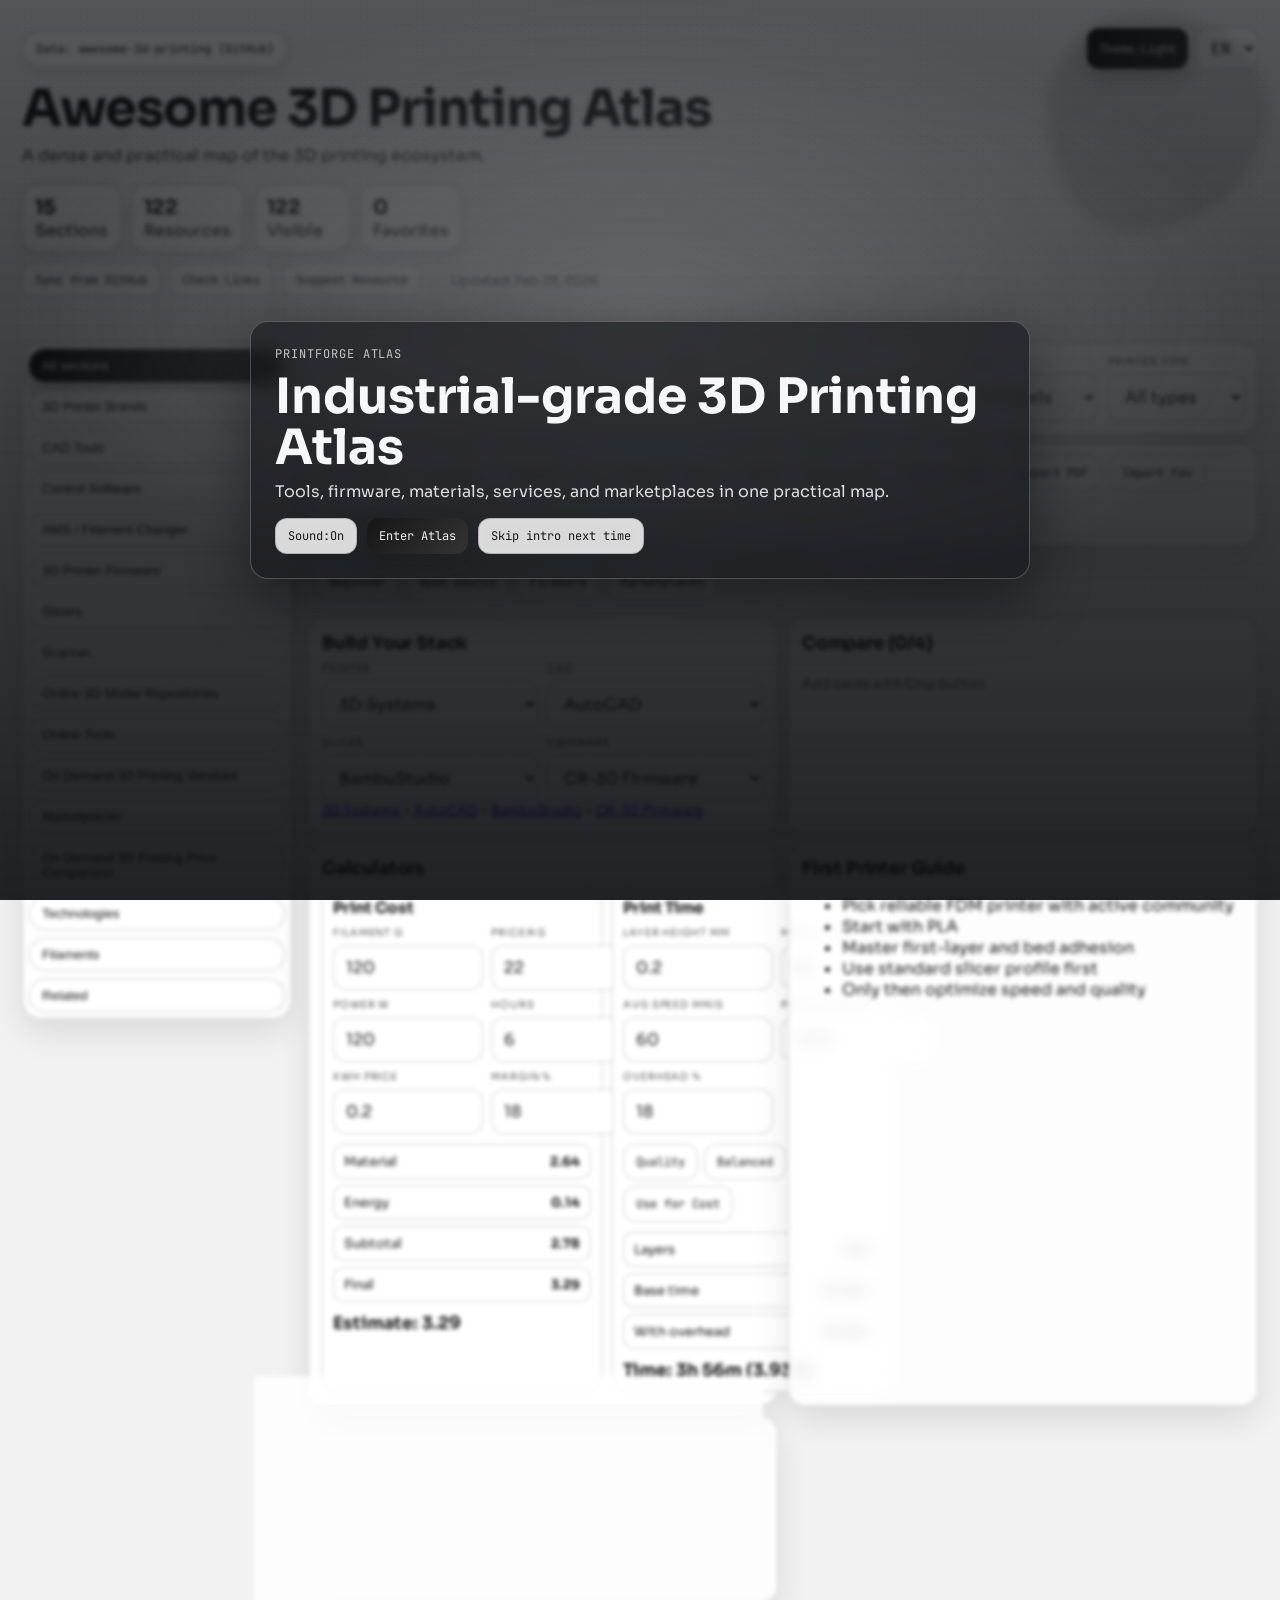
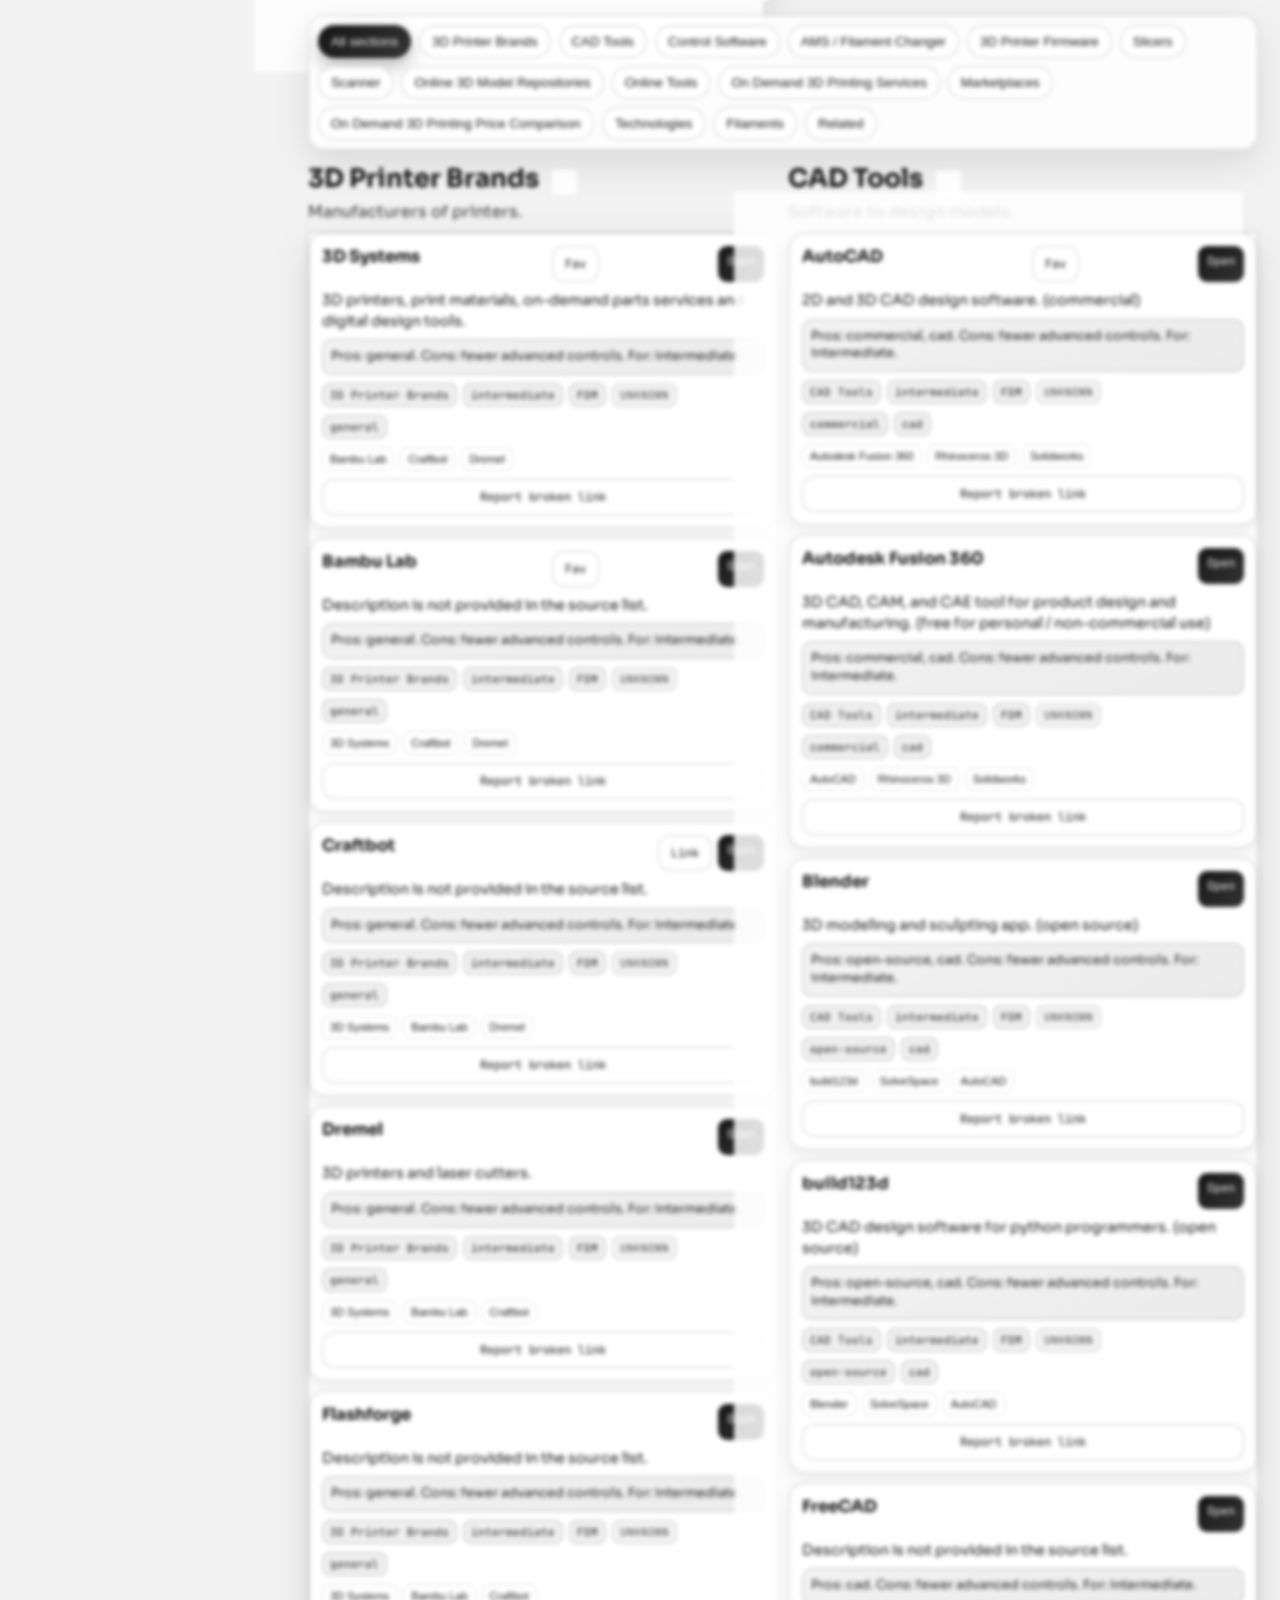
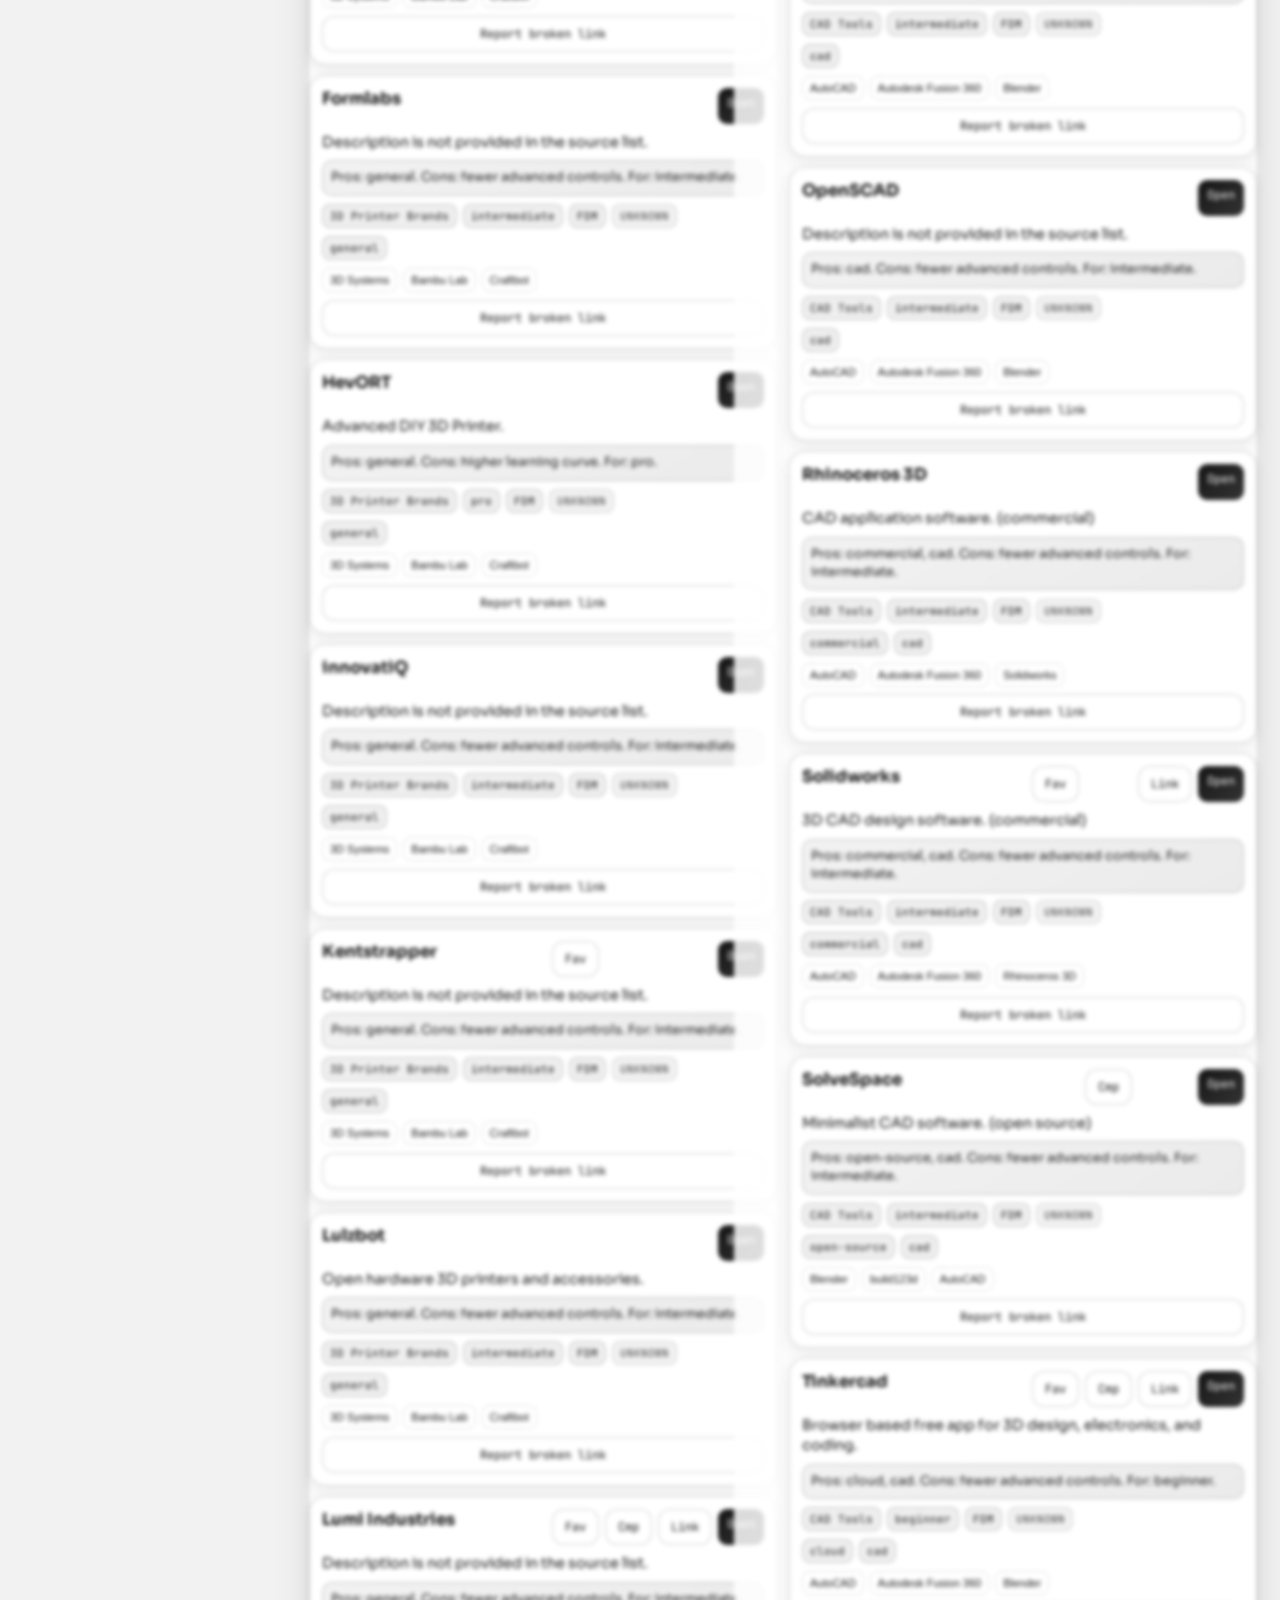
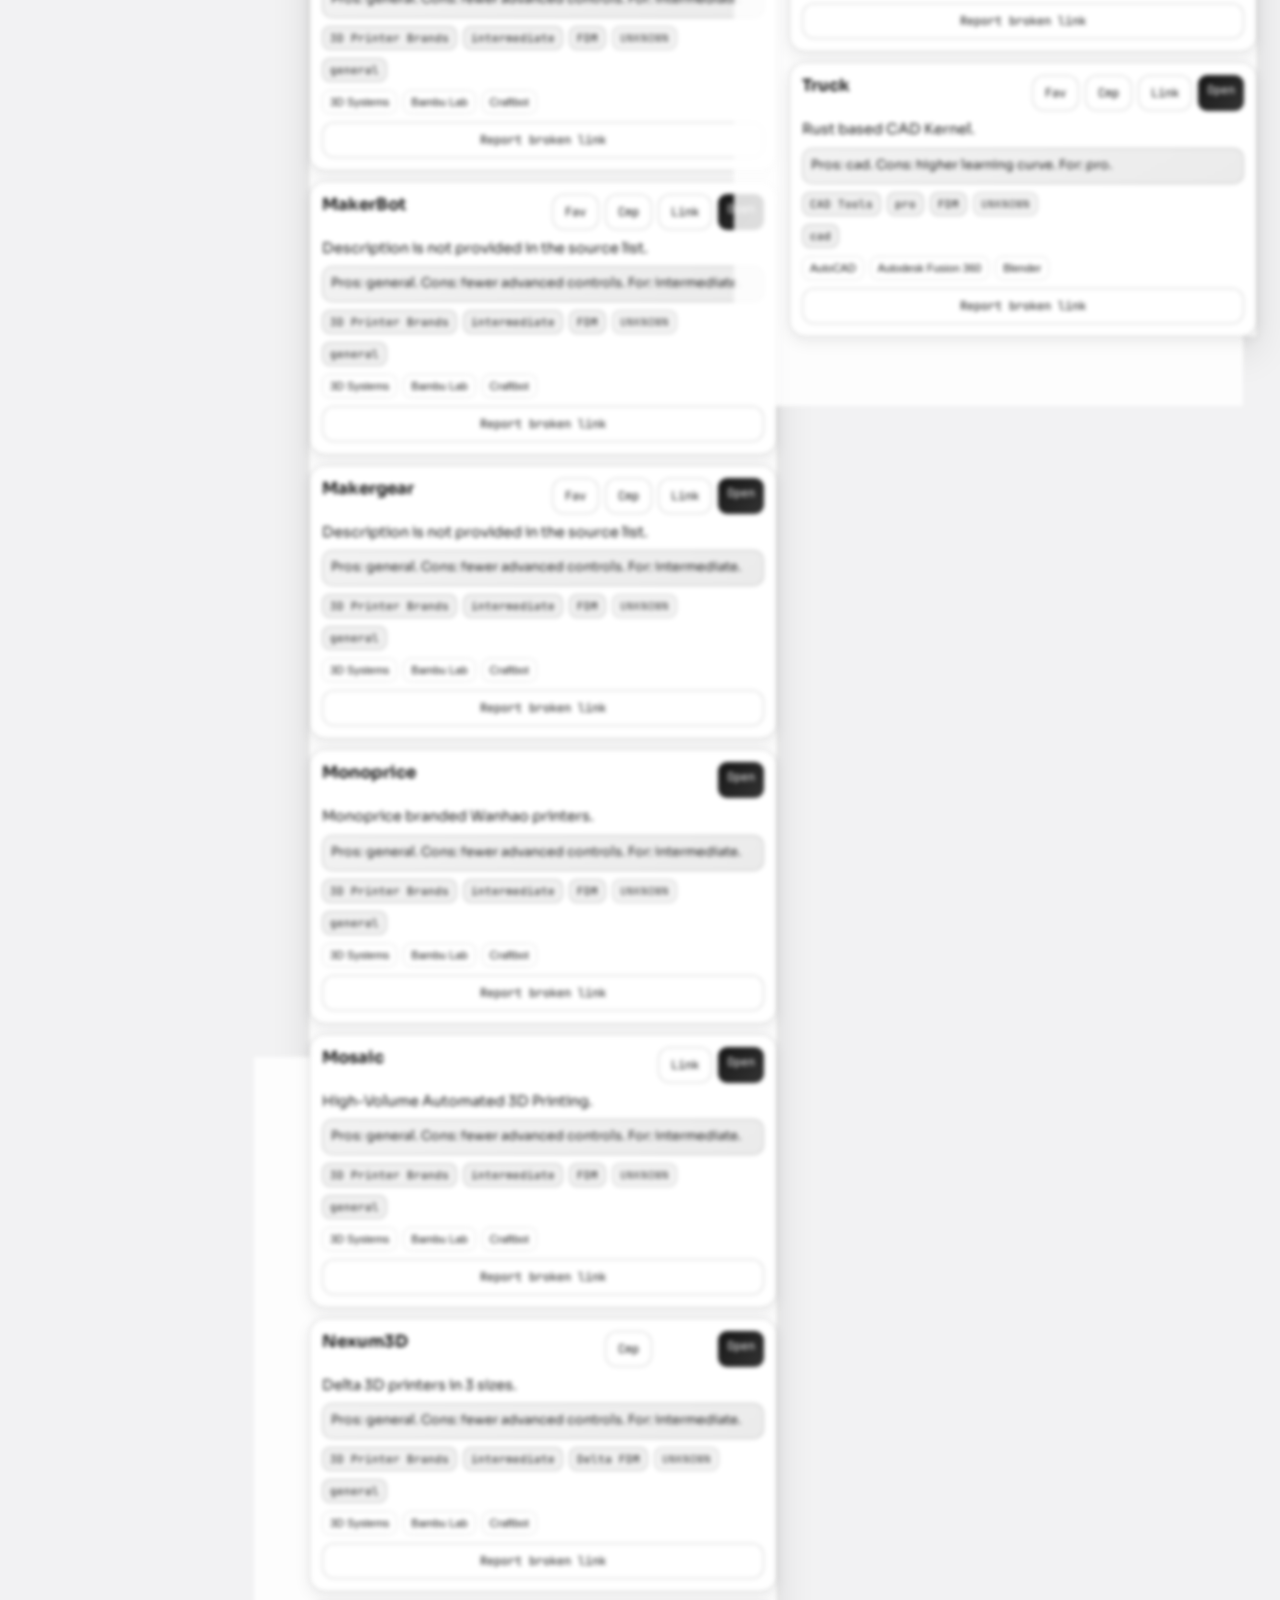
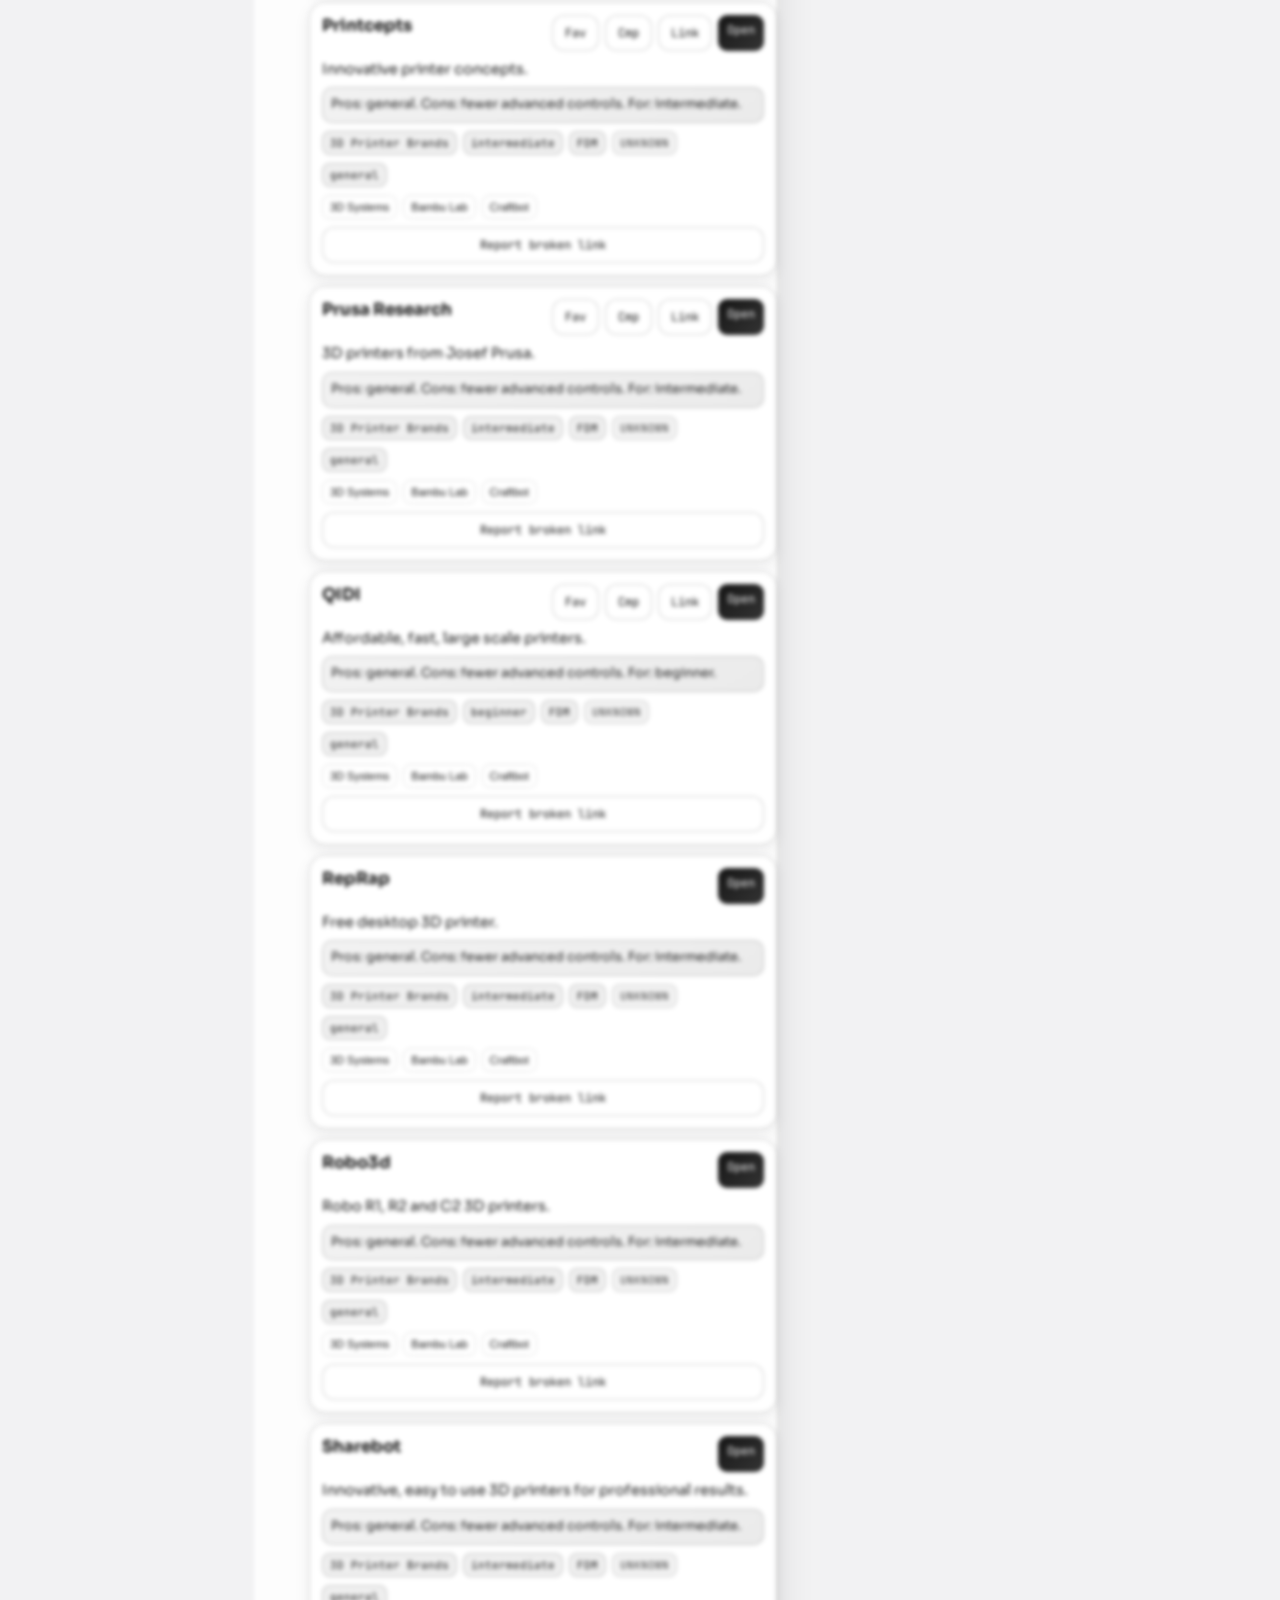
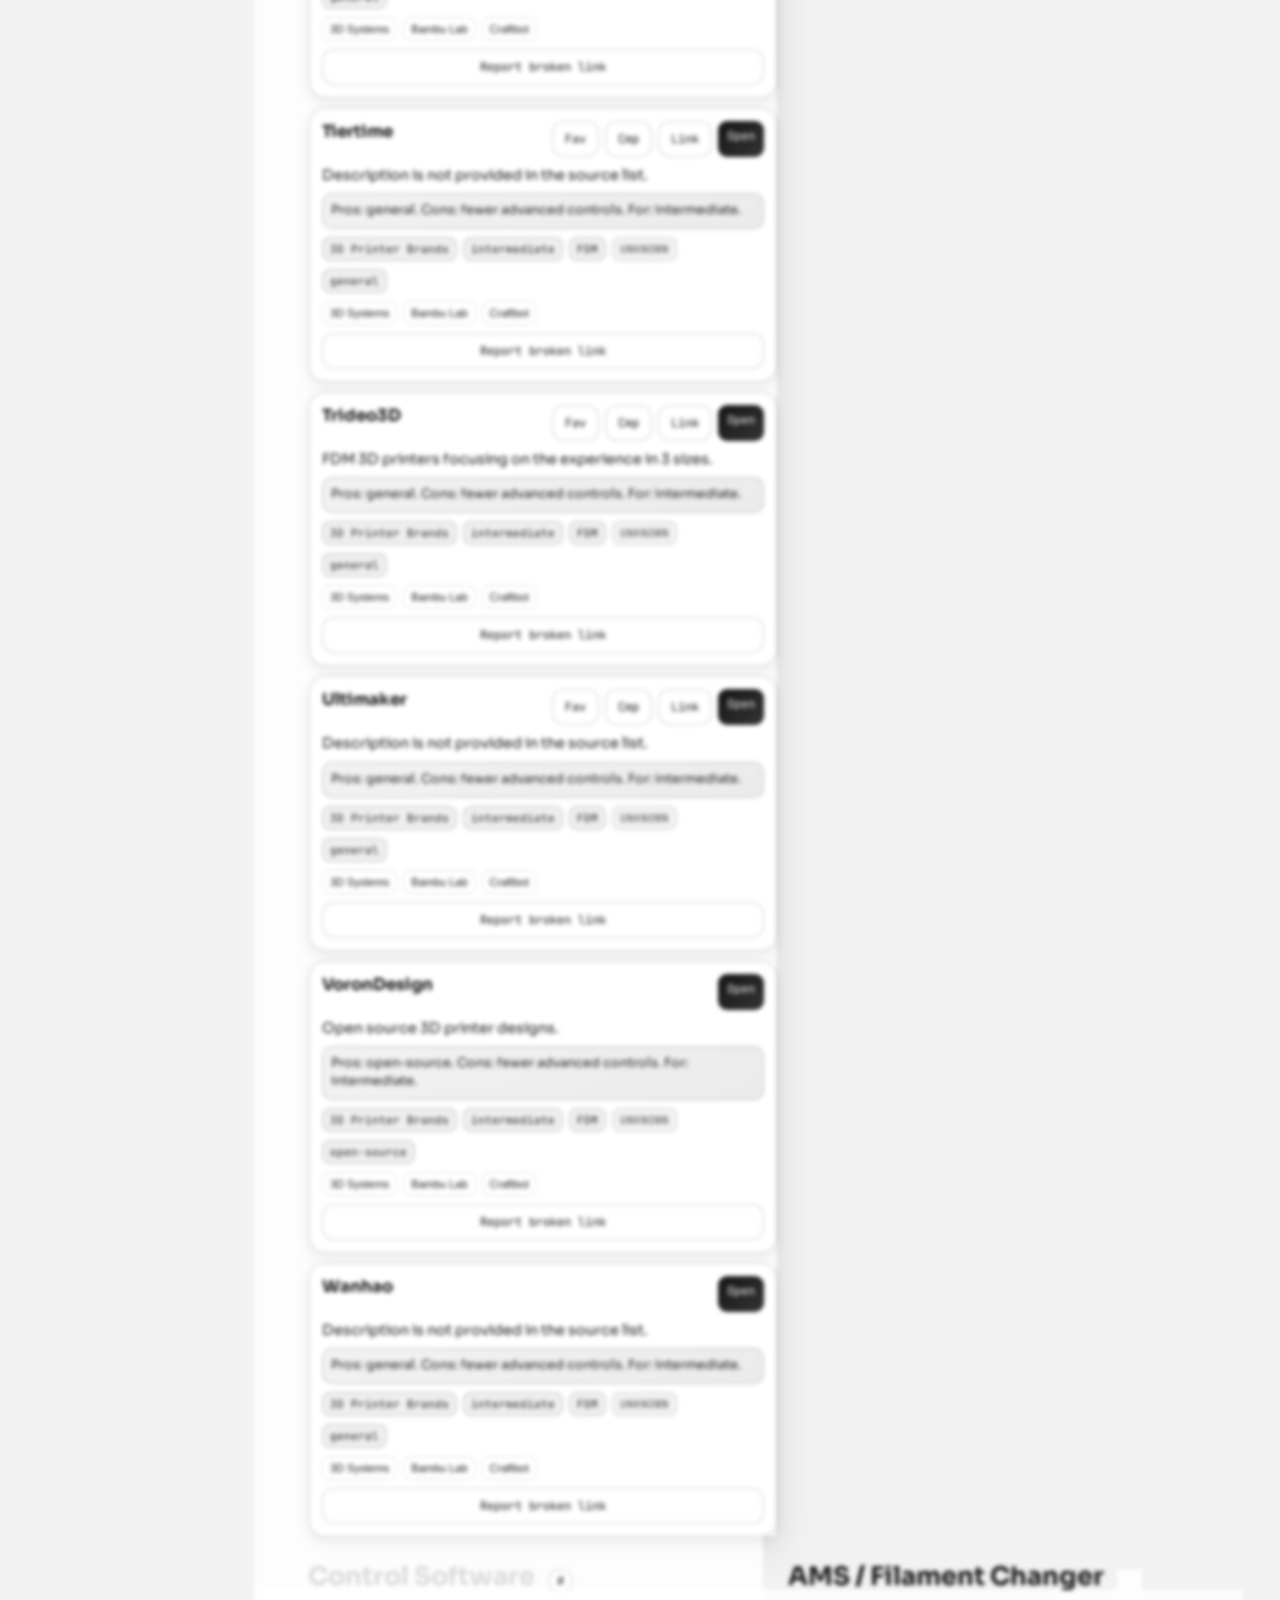
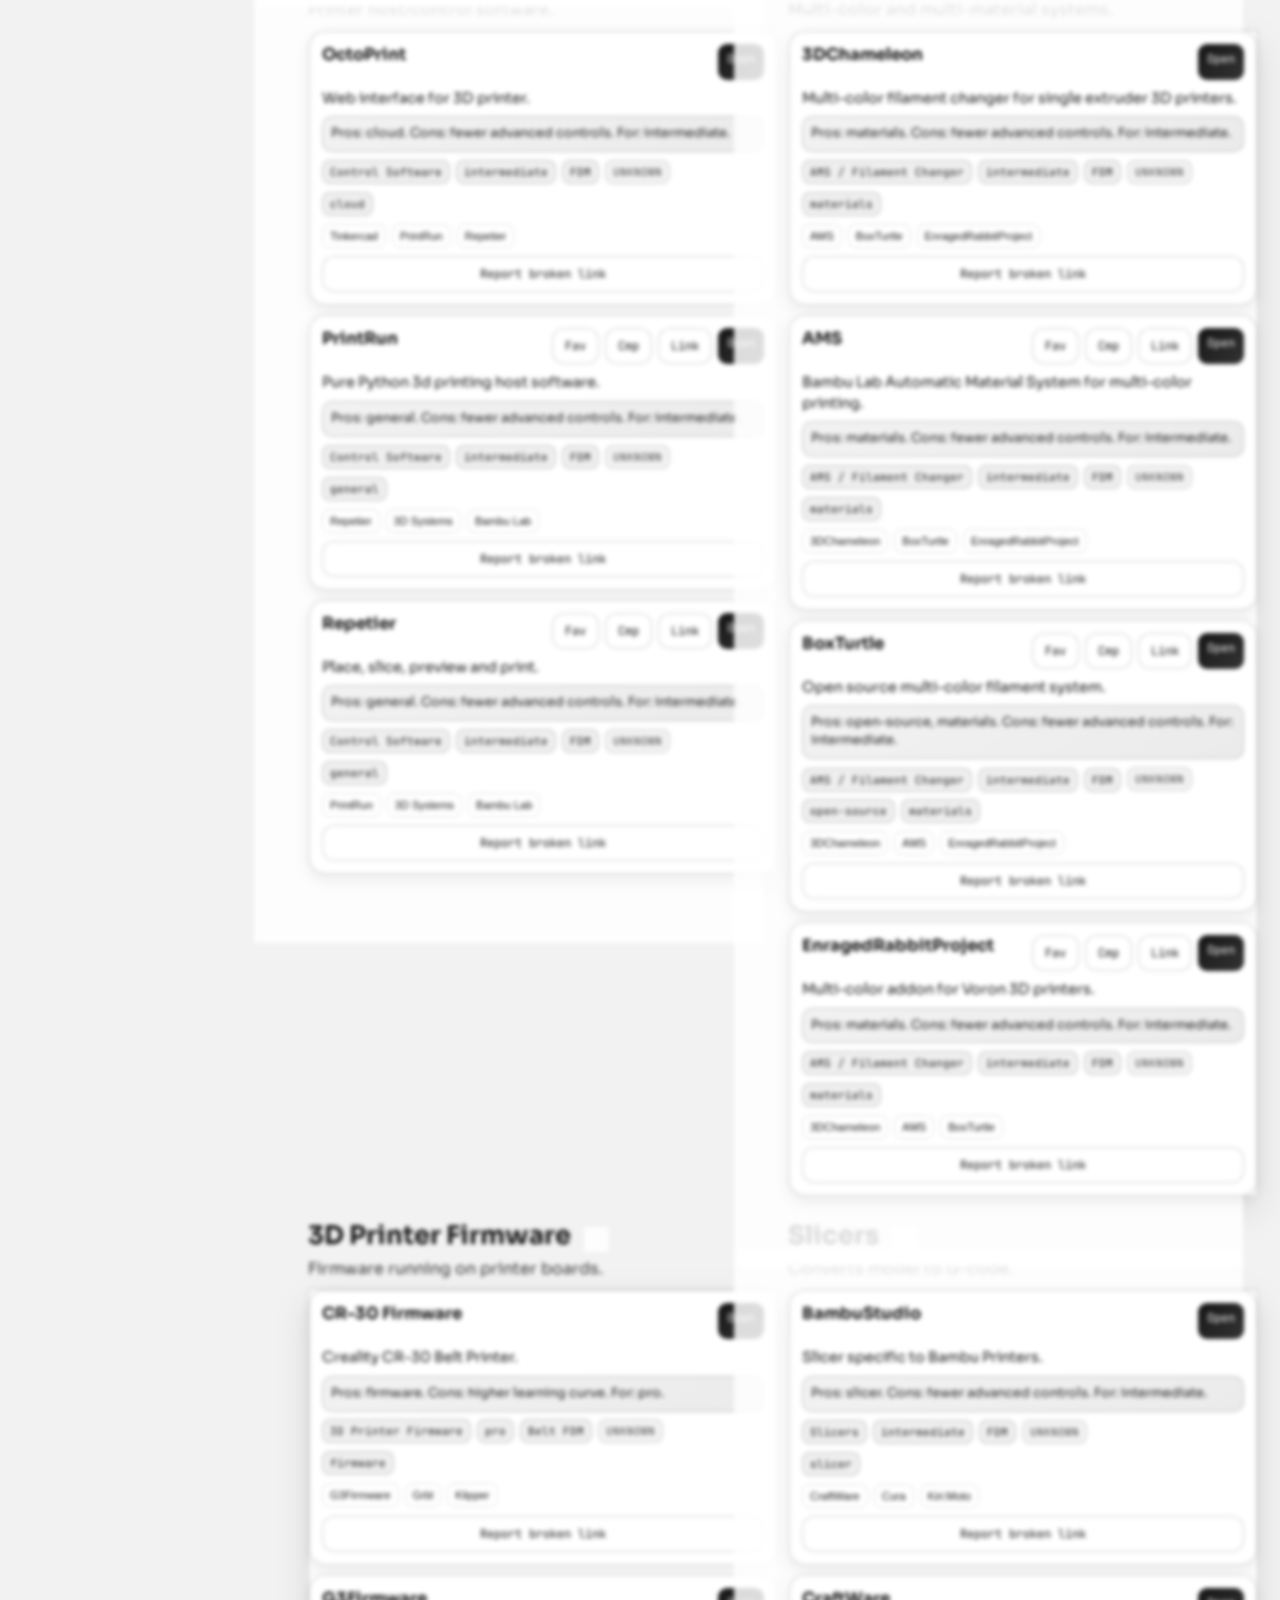
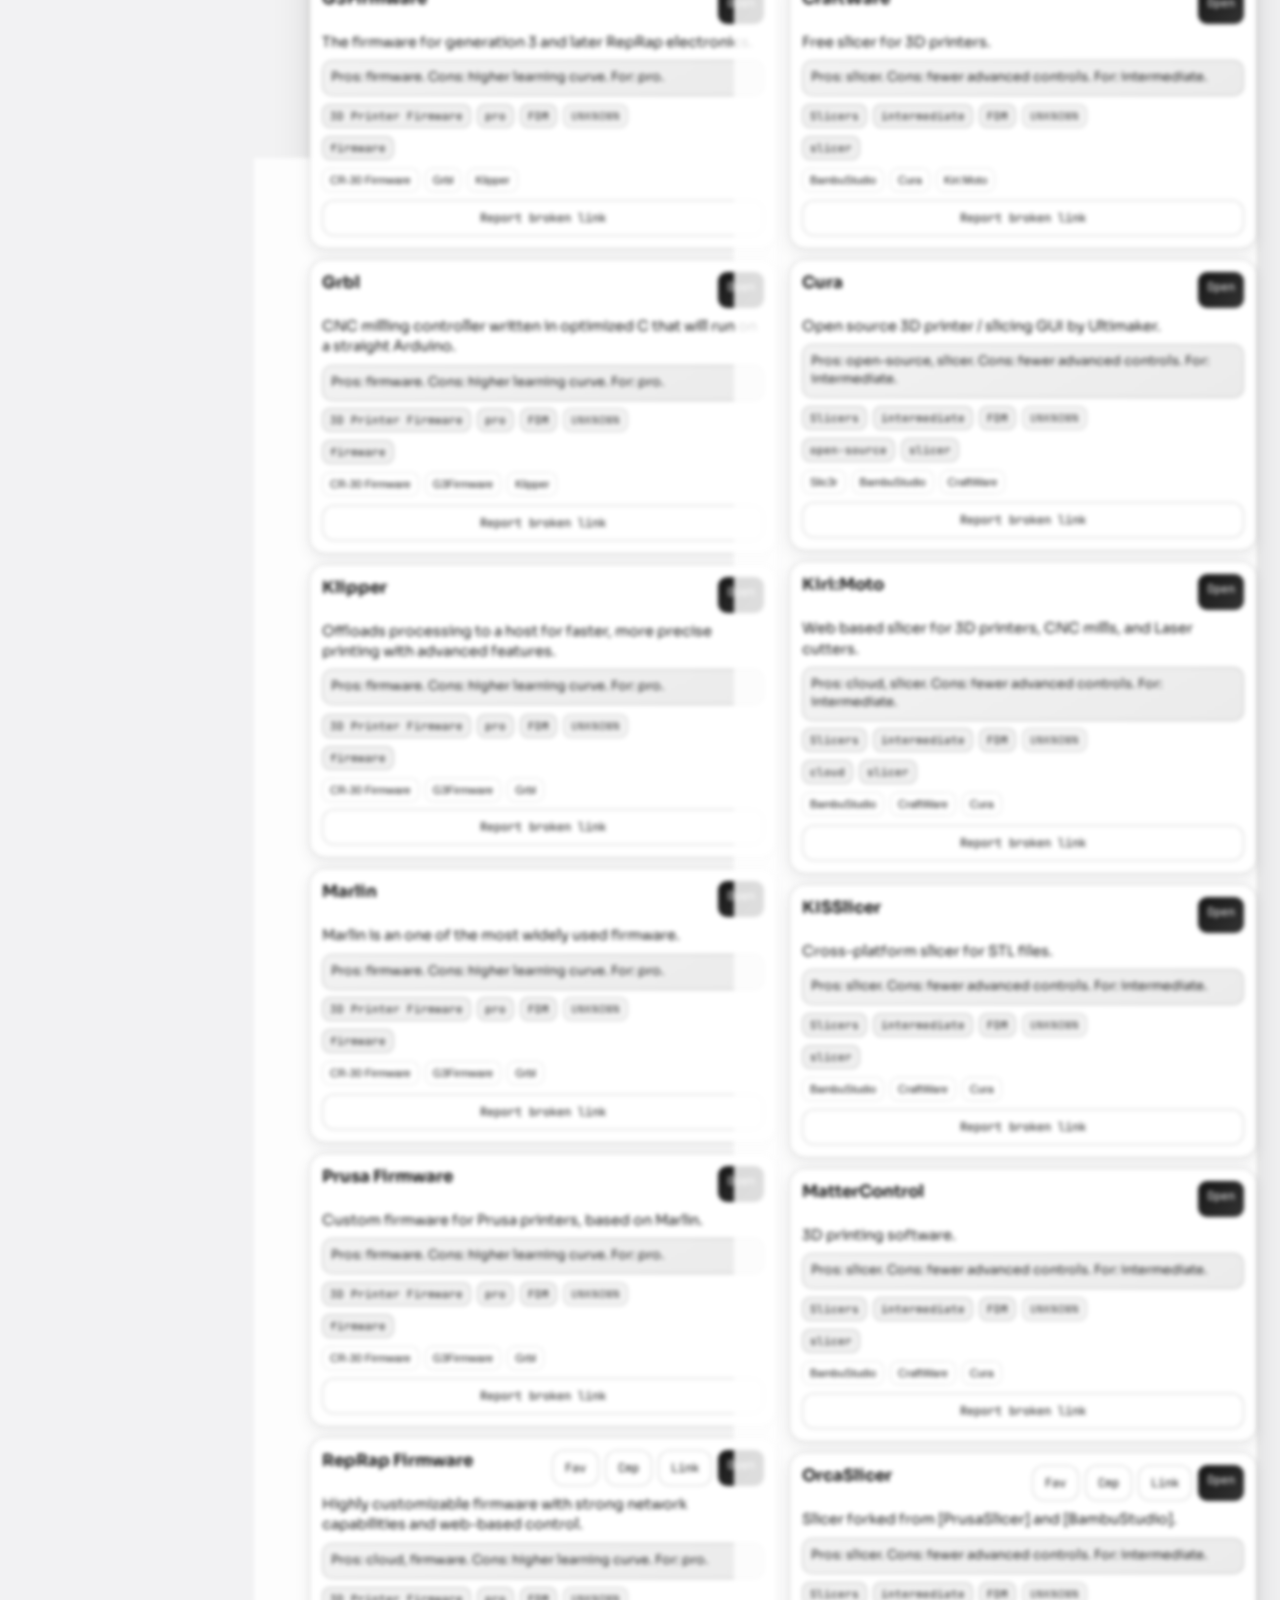
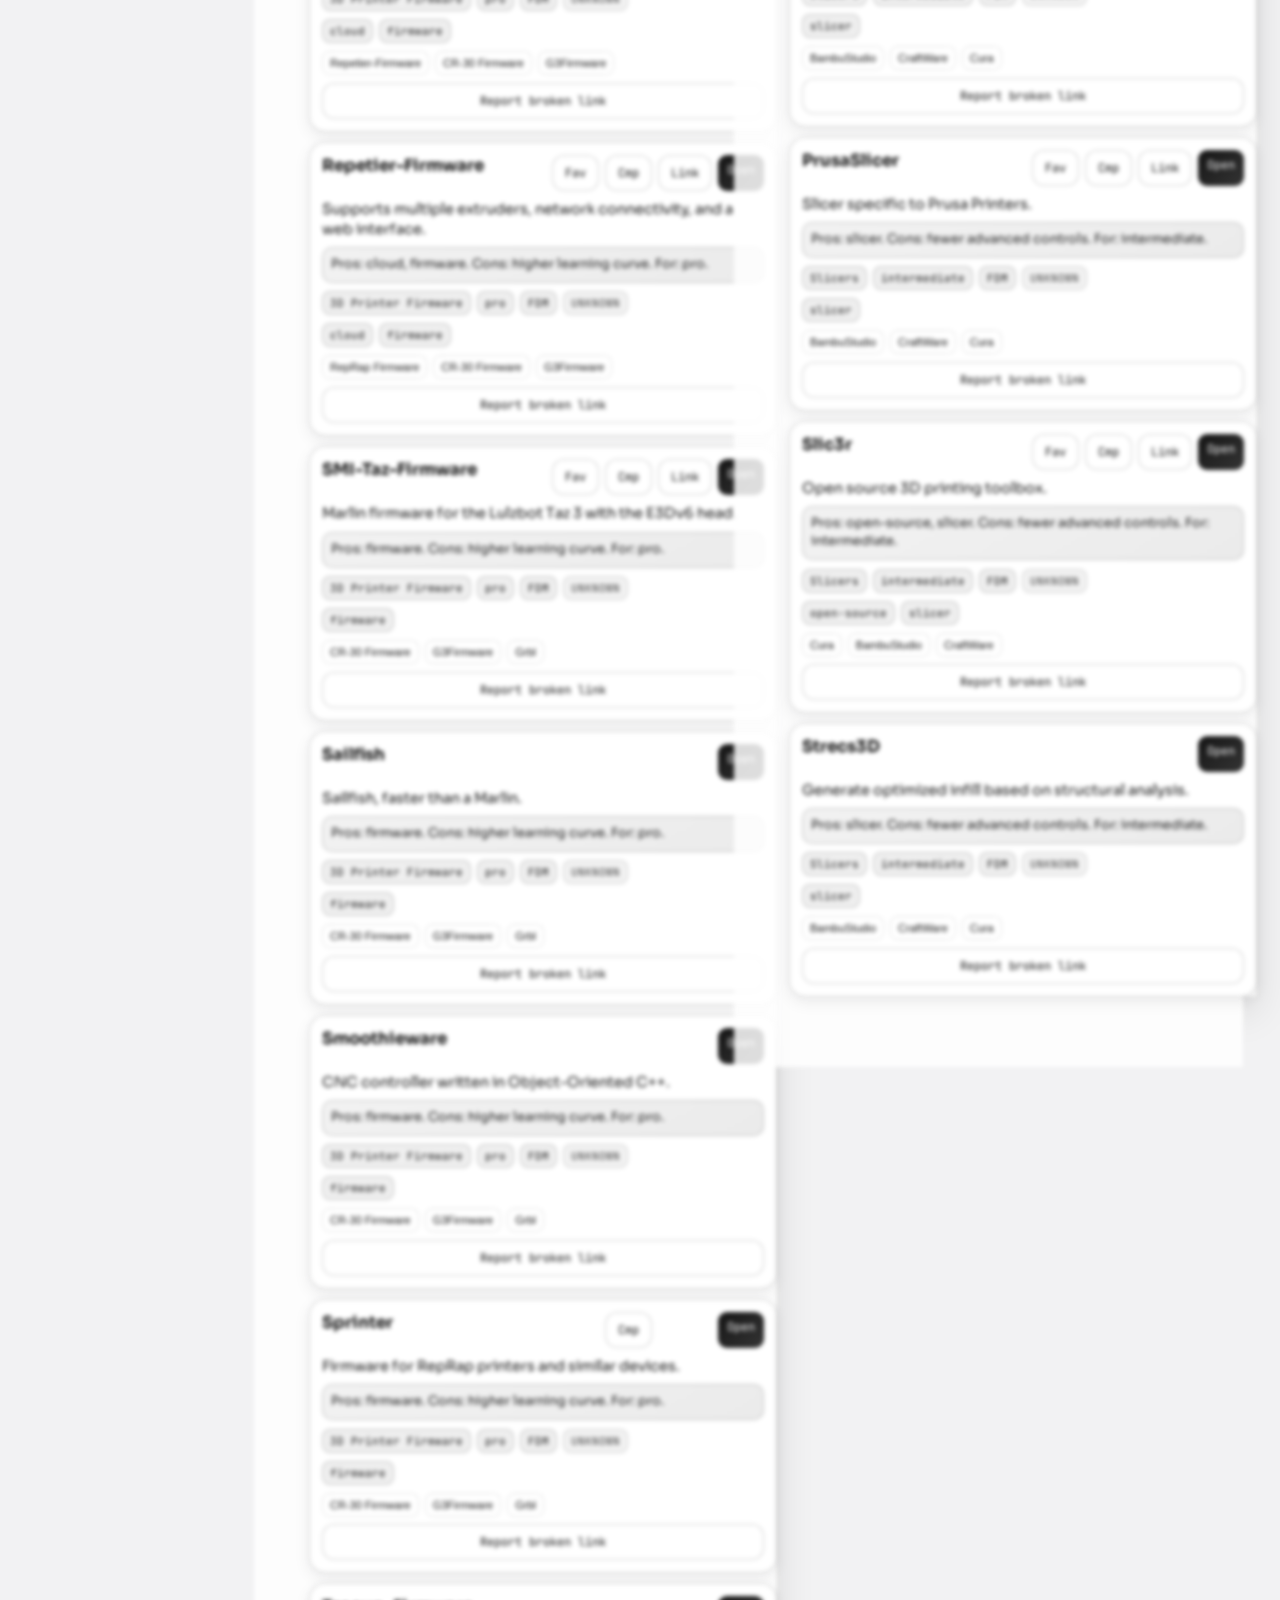
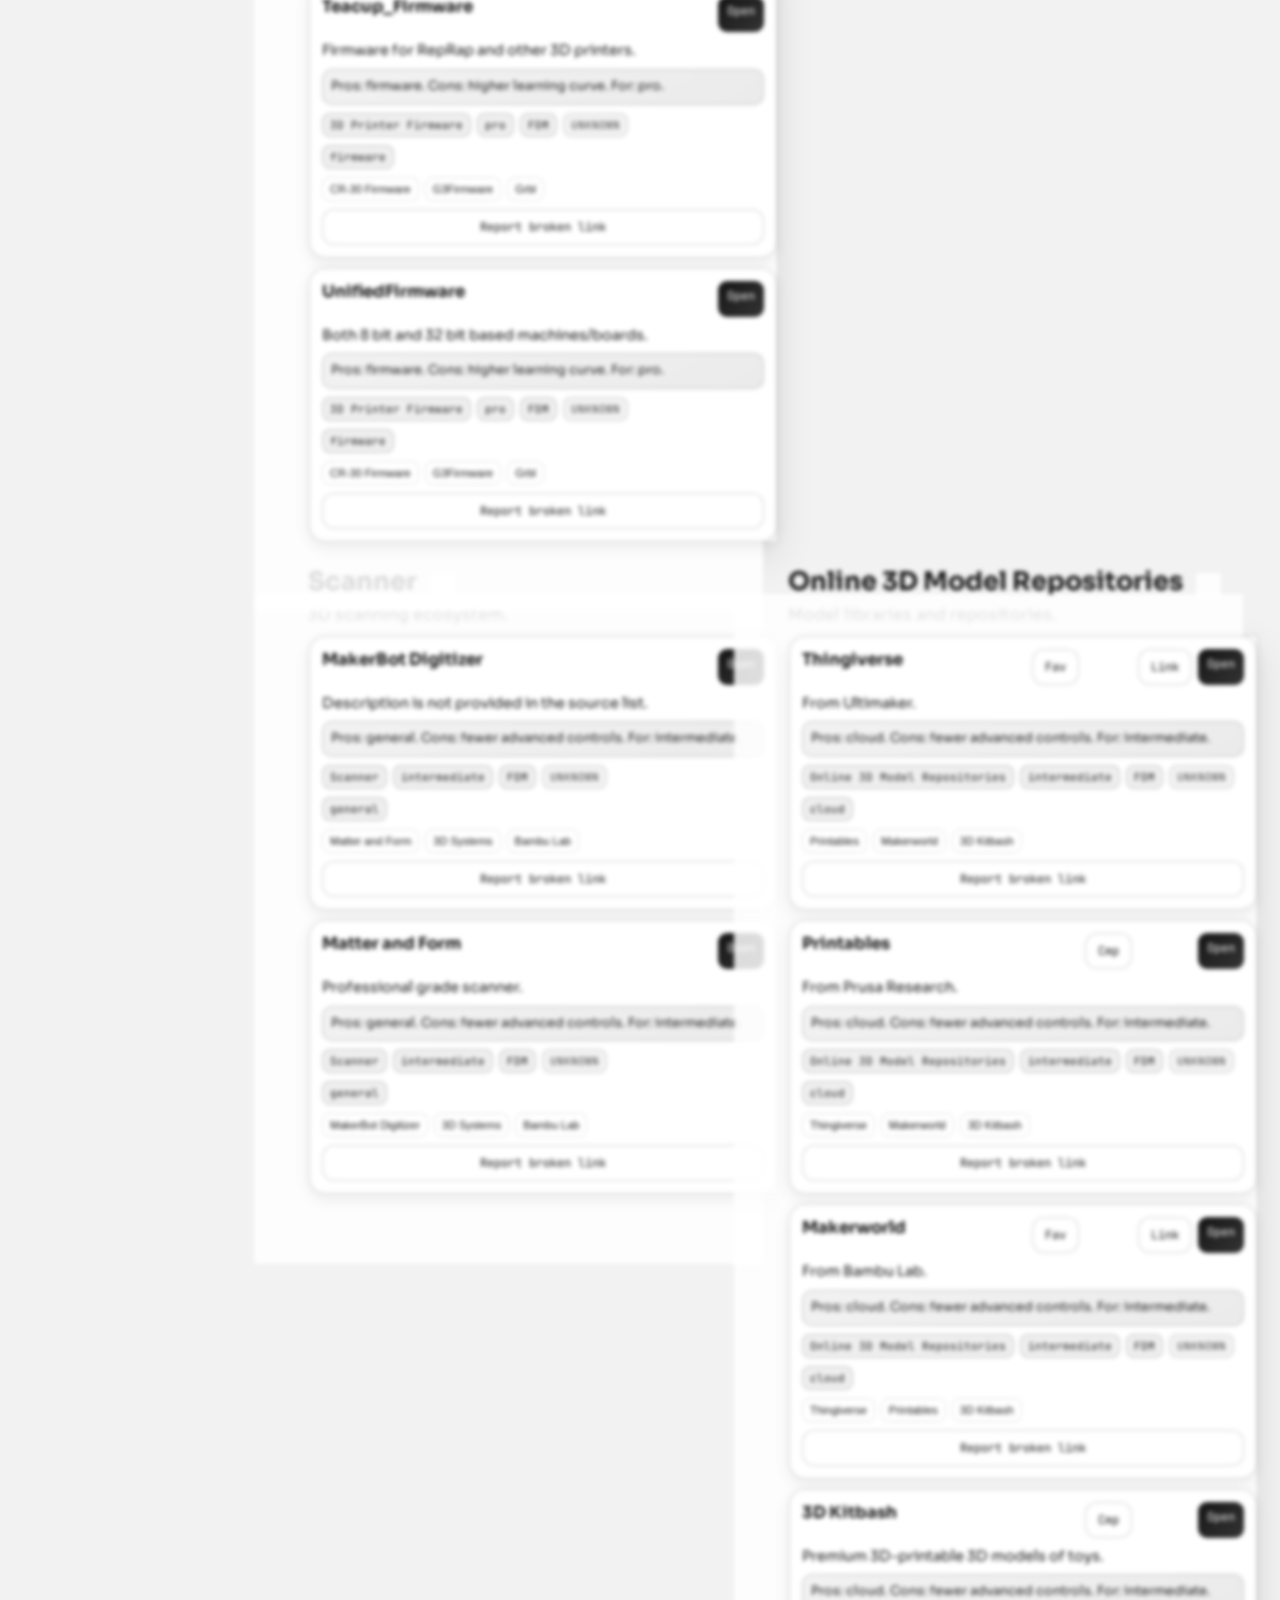
==== index.html @ e2708579 "feat: redesign calculators with breakdowns, presets, and improved time-cost workflow" ====
﻿<!doctype html>
<html lang="en">
<head>
  <meta charset="UTF-8" />
  <meta name="viewport" content="width=device-width, initial-scale=1.0" />
  <title>Awesome 3D Printing Atlas</title>
  <meta name="description" content="Bilingual atlas of 3D printing tools, brands, firmware, slicers, and services based on awesome-3d-printing." />
  <meta name="theme-color" content="#111827" />
  <script>
    if (location.protocol === 'http:' || location.protocol === 'https:') {
      var m = document.createElement('link');
      m.rel = 'manifest';
      m.href = './manifest.webmanifest';
      document.head.appendChild(m);
    }
  </script>
  <link rel="preconnect" href="https://fonts.googleapis.com" />
  <link rel="preconnect" href="https://fonts.gstatic.com" crossorigin />
  <link href="https://fonts.googleapis.com/css2?family=Sora:wght@400;500;600;700;800&family=JetBrains+Mono:wght@400;600&display=swap" rel="stylesheet" />
  <link rel="stylesheet" href="./styles.css" />
</head>
<body>
  <div class="bg-noise" aria-hidden="true"></div>
  <div id="runtimeError" class="runtime-error" hidden></div>
  <section id="introScreen" class="intro-screen" aria-label="Intro screen">
    <div class="intro-video-wrap" aria-hidden="true">
      <video
        id="introVideo"
        class="intro-video"
        autoplay
        muted
        loop
        playsinline
        preload="metadata"
      >
        <source src="./1.mp4" type="video/mp4" />
      </video>
    </div>
    <div class="intro-overlay"></div>
    <div class="intro-content">
      <p class="intro-badge">PrintForge Atlas</p>
      <h2 id="introTitle">Industrial-grade 3D Printing Atlas</h2>
      <p id="introSubtitle">Tools, firmware, materials, services, and marketplaces in one practical map.</p>
      <div class="intro-actions">
        <button id="introSoundBtn" class="ghost-btn" type="button" onclick="window.__atlasIntroSound && window.__atlasIntroSound()">Sound On</button>
        <button id="introEnterBtn" class="lang-toggle" type="button" onclick="window.__atlasEnterIntro && window.__atlasEnterIntro()">Enter Atlas</button>
        <button id="introSkipBtn" class="ghost-btn" type="button" onclick="window.__atlasSkipIntro && window.__atlasSkipIntro()">Skip intro next time</button>
      </div>
    </div>
  </section>

  <div id="appShell">
  <header class="hero">
    <div class="hero-top">
      <span class="badge" id="sourceBadge">Data: awesome-3d-printing</span>
      <div class="hero-actions">
        <button id="themeToggle" class="lang-toggle" type="button">Theme</button>
        <label class="lang-select-wrap" for="langSelect">
          <span class="visually-hidden">Language</span>
          <select id="langSelect" class="lang-select" aria-label="Language selector">
            <option value="en">EN</option>
            <option value="ru">RU</option>
            <option value="de">DE</option>
          </select>
        </label>
      </div>
    </div>
    <h1 id="heroTitle">Awesome 3D Printing Atlas</h1>
    <p id="heroSubtitle">A dense and practical map of the 3D printing ecosystem with tools, firmware, materials, services, and marketplaces.</p>
    <div class="stats" id="stats"></div>
    <div class="sync-row">
      <button id="syncBtn" class="ghost-btn" type="button">Sync from GitHub</button>
      <button id="checkLinksBtn" class="ghost-btn" type="button">Check Links</button>
      <button id="suggestBtn" class="ghost-btn" type="button">Suggest Resource</button>
      <span id="syncStatus" class="muted"></span>
      <span id="diffStatus" class="muted"></span>
      <span id="lastUpdated" class="muted"></span>
    </div>
  </header>

  <main class="layout">
    <aside class="sidebar" id="sidebar"></aside>

    <section class="main-col">
      <section class="controls">
        <label class="search-wrap">
          <span id="searchLabel">Search resources</span>
          <input id="searchInput" type="search" placeholder="e.g. Klipper, Prusa, Slicer" aria-label="Search resources" />
        </label>
        <label class="filter-wrap">
          <span id="sectionLabel">Section</span>
          <select id="sectionFilter" aria-label="Section filter"></select>
        </label>
        <label class="filter-wrap">
          <span id="sortLabel">Sort</span>
          <select id="sortSelect" aria-label="Sort filter"></select>
        </label>
        <label class="filter-wrap">
          <span id="tagLabel">Tag</span>
          <select id="tagFilter" aria-label="Tag filter"></select>
        </label>
        <label class="filter-wrap">
          <span id="levelLabel">Level</span>
          <select id="levelFilter" aria-label="Level filter"></select>
        </label>
        <label class="filter-wrap">
          <span id="typeLabel">Printer Type</span>
          <select id="typeFilter" aria-label="Printer type filter"></select>
        </label>
      </section>

      <section class="toolbar">
        <button id="showFavBtn" class="ghost-btn" type="button">Favorites</button>
        <button id="showHistoryBtn" class="ghost-btn" type="button">History</button>
        <button id="randomBtn" class="ghost-btn" type="button">Random Tool</button>
        <button id="beginnerBtn" class="ghost-btn" type="button">Beginner Mode</button>
        <button id="langModeBtn" class="ghost-btn" type="button">RU+EN</button>
        <button id="exportMdBtn" class="ghost-btn" type="button">Export MD</button>
        <button id="exportJsonBtn" class="ghost-btn" type="button">Export JSON</button>
        <button id="exportPdfBtn" class="ghost-btn" type="button">Export PDF</button>
        <button id="importFavBtn" class="ghost-btn" type="button">Import Fav</button>
        <button id="exportFavBtn" class="ghost-btn" type="button">Export Fav</button>
      </section>
      <section class="preset-row" id="presetRow" aria-label="Quick presets">
        <button class="ghost-btn preset-btn" data-preset="beginner" type="button">Beginner</button>
        <button class="ghost-btn preset-btn" data-preset="open-source" type="button">Open Source</button>
        <button class="ghost-btn preset-btn" data-preset="firmware" type="button">Firmware</button>
        <button class="ghost-btn preset-btn" data-preset="marketplaces" type="button">Marketplaces</button>
      </section>

      <section class="panel-grid">
        <article class="panel" id="stackPanel">
          <h2 id="stackTitle">Build Your Stack</h2>
          <div class="stack-grid">
            <label><span>Printer</span><select id="stackPrinter"></select></label>
            <label><span>CAD</span><select id="stackCad"></select></label>
            <label><span>Slicer</span><select id="stackSlicer"></select></label>
            <label><span>Firmware</span><select id="stackFirmware"></select></label>
          </div>
          <div id="stackResult" class="muted"></div>
        </article>

        <article class="panel" id="comparePanel">
          <h2 id="compareTitle">Compare (0/4)</h2>
          <div id="compareTableWrap" class="table-wrap"></div>
        </article>

        <article class="panel" id="calcPanel">
          <h2 id="calcTitle">Calculators</h2>
          <div class="calc-suite">
            <div class="calc-card">
              <h3 id="costCalcTitle">Print Cost</h3>
              <div class="calc-grid">
                <label><span>Filament g</span><input id="calcWeight" type="number" min="0" value="120" /></label>
                <label><span>Price/kg</span><input id="calcPriceKg" type="number" min="0" value="22" /></label>
                <label><span>Power W</span><input id="calcPower" type="number" min="0" value="120" /></label>
                <label><span>Hours</span><input id="calcHours" type="number" min="0" value="6" step="0.01" /></label>
                <label><span>kWh price</span><input id="calcKwh" type="number" min="0" value="0.2" step="0.01" /></label>
                <label><span>Margin %</span><input id="calcMarkup" type="number" min="0" value="18" step="1" /></label>
              </div>
              <div class="calc-breakdown">
                <div><span id="calcMatLabel">Material</span><strong id="costMaterial">0.00</strong></div>
                <div><span id="calcEnergyLabel">Energy</span><strong id="costEnergy">0.00</strong></div>
                <div><span id="calcBaseLabel">Subtotal</span><strong id="costSubtotal">0.00</strong></div>
                <div><span id="calcFinalLabel">Final</span><strong id="costFinal">0.00</strong></div>
              </div>
              <p id="costResult" class="calc-main-result"></p>
            </div>
            <div class="calc-card">
              <h3 id="timeCalcTitle">Print Time</h3>
              <div class="calc-grid">
                <label><span>Layer height mm</span><input id="timeLayer" type="number" min="0.01" value="0.2" step="0.01" /></label>
                <label><span>Model height mm</span><input id="timeHeight" type="number" min="1" value="80" /></label>
                <label><span>Avg speed mm/s</span><input id="timeSpeed" type="number" min="1" value="60" /></label>
                <label><span>Path/layer mm</span><input id="timePath" type="number" min="1" value="1800" /></label>
                <label><span>Overhead %</span><input id="timeOverhead" type="number" min="0" value="18" /></label>
              </div>
              <div class="calc-preset-row">
                <button class="mini-btn calc-preset" data-calc-profile="quality" type="button">Quality</button>
                <button class="mini-btn calc-preset" data-calc-profile="balanced" type="button">Balanced</button>
                <button class="mini-btn calc-preset" data-calc-profile="speed" type="button">Speed</button>
                <button id="calcUseTimeBtn" class="mini-btn" type="button">Use for Cost</button>
              </div>
              <div class="calc-breakdown">
                <div><span id="timeLayersLabel">Layers</span><strong id="timeLayers">0</strong></div>
                <div><span id="timeBaseLabel">Base time</span><strong id="timeBase">0h 0m</strong></div>
                <div><span id="timeFinalLabel">With overhead</span><strong id="timeFinal">0h 0m</strong></div>
              </div>
              <p id="timeResult" class="calc-main-result"></p>
            </div>
          </div>
        </article>

        <article class="panel" id="guidePanel">
          <h2 id="guideTitle">First Printer Guide</h2>
          <ul id="guideList"></ul>
        </article>

        <article class="panel" id="mistakesPanel">
          <h2 id="mistakesTitle">Common Mistakes</h2>
          <ul id="mistakesList"></ul>
        </article>
      </section>

      <section class="section-nav" id="sectionNav"></section>
      <section id="grid" class="resource-grid" aria-live="polite"></section>
    </section>
  </main>

  <input id="favFileInput" type="file" accept="application/json" hidden />

  <template id="cardTemplate">
    <article class="card reveal">
      <div class="card-head">
        <h3 class="card-title"></h3>
        <div class="mini-actions">
          <button class="mini-btn js-fav" type="button">Fav</button>
          <button class="mini-btn js-compare" type="button">Cmp</button>
          <button class="mini-btn js-copy" type="button">Link</button>
          <a class="card-link" target="_blank" rel="noreferrer noopener">Open</a>
        </div>
      </div>
      <p class="card-description"></p>
      <p class="card-description-en"></p>
      <p class="card-analysis"></p>
      <div class="card-meta">
        <span class="card-section"></span>
        <span class="card-level"></span>
        <span class="card-type"></span>
        <span class="card-health"></span>
      </div>
      <div class="tag-row"></div>
      <div class="rec-row"></div>
      <button class="report-link mini-btn js-report" type="button">Report broken link</button>
    </article>
  </template>
  </div>

  <script src="./data/resources-inline.js"></script>
  <script src="./config.js"></script>
  <script src="./app.js" defer></script>
</body>
</html>
---- styles.css ----
﻿:root {
  --bg: #f2f2f3;
  --ink: #171717;
  --accent: #161616;
  --accent-2: #343434;
  --paper: rgba(255, 255, 255, 0.84);
  --paper-strong: #ffffff;
  --line: rgba(0, 0, 0, 0.18);
  --muted: #545454;
  --shadow: 0 14px 36px rgba(0, 0, 0, 0.1);
  --shadow-soft: 0 5px 16px rgba(0, 0, 0, 0.08);
  --input-bg: rgba(255, 255, 255, 0.94);
  --chip-bg: #efefef;
  --analysis-bg: linear-gradient(150deg, #f2f2f2, #ebebeb);
  --analysis-ink: #1f1f1f;
  --hero-text: #333333;
  --noise-dot: #000000;
  --mark-bg: #d9d9d9;
}

body.theme-dark {
  --bg: #0f1115;
  --ink: #e8e8ea;
  --accent: #f0f0f2;
  --accent-2: #bcbfc8;
  --paper: rgba(23, 26, 33, 0.84);
  --paper-strong: #171a20;
  --line: rgba(255, 255, 255, 0.14);
  --muted: #a8afbb;
  --shadow: 0 18px 50px rgba(0, 0, 0, 0.45);
  --shadow-soft: 0 6px 20px rgba(0, 0, 0, 0.28);
  --input-bg: rgba(20, 23, 30, 0.96);
  --chip-bg: #20242d;
  --analysis-bg: linear-gradient(150deg, #1d222c, #171b23);
  --analysis-ink: #dde3ee;
  --hero-text: #d2d8e2;
  --noise-dot: #ffffff;
  --mark-bg: #495060;
}

* { box-sizing: border-box; }

body {
  margin: 0;
  color: var(--ink);
  font-family: "Sora", sans-serif;
  background:
    radial-gradient(1200px 700px at -12% -15%, rgba(255, 255, 255, 0.8) 0%, transparent 62%),
    radial-gradient(950px 720px at 110% -10%, rgba(140, 140, 140, 0.22) 0%, transparent 55%),
    radial-gradient(850px 740px at 82% 110%, rgba(100, 100, 100, 0.2) 0%, transparent 58%),
    linear-gradient(180deg, var(--bg) 0%, var(--bg) 100%);
  min-height: 100vh;
}

body.theme-dark {
  background:
    radial-gradient(1200px 700px at -12% -15%, rgba(255, 255, 255, 0.05) 0%, transparent 62%),
    radial-gradient(950px 720px at 110% -10%, rgba(255, 255, 255, 0.05) 0%, transparent 55%),
    radial-gradient(850px 740px at 82% 110%, rgba(255, 255, 255, 0.04) 0%, transparent 58%),
    linear-gradient(180deg, #0d0f13 0%, var(--bg) 100%);
}

.bg-noise {
  position: fixed;
  inset: 0;
  pointer-events: none;
  opacity: 0.08;
  background-image: radial-gradient(var(--noise-dot) 0.35px, transparent 0.35px);
  background-size: 7px 7px;
}

.runtime-error {
  position: sticky;
  top: 0;
  z-index: 9999;
  background: #1f1f1f;
  color: #fff;
  padding: 10px 14px;
  font-family: "JetBrains Mono", monospace;
  font-size: 12px;
}

.intro-screen {
  position: fixed;
  inset: 0;
  z-index: 1200;
  display: grid;
  place-items: center;
  overflow: hidden;
}

.intro-screen[hidden] {
  display: none !important;
}

.intro-video-wrap {
  position: absolute;
  inset: -12%;
}

.intro-video {
  width: 100%;
  height: 100%;
  object-fit: cover;
  pointer-events: none;
  filter: grayscale(1) contrast(1.08) brightness(0.5);
}

.intro-overlay {
  position: absolute;
  inset: 0;
  pointer-events: none;
  background:
    radial-gradient(900px 450px at 50% 35%, rgba(255, 255, 255, 0.18), transparent 70%),
    linear-gradient(180deg, rgba(8, 10, 13, 0.68) 0%, rgba(8, 10, 13, 0.9) 100%);
}

.intro-content {
  position: relative;
  z-index: 1;
  pointer-events: auto;
  width: min(780px, calc(100vw - 30px));
  padding: 24px;
  border: 1px solid rgba(255, 255, 255, 0.22);
  border-radius: 18px;
  background: rgba(18, 21, 27, 0.62);
  backdrop-filter: blur(8px);
  color: #f5f7fb;
  box-shadow: 0 20px 60px rgba(0, 0, 0, 0.45);
}

.intro-badge {
  margin: 0;
  font-family: "JetBrains Mono", monospace;
  font-size: 12px;
  opacity: 0.86;
  text-transform: uppercase;
  letter-spacing: 0.08em;
}

.intro-content h2 {
  margin: 10px 0 8px;
  font-size: clamp(1.9rem, 3.8vw, 3.3rem);
  line-height: 1.03;
}

.intro-content p {
  margin: 0;
  color: rgba(245, 247, 251, 0.88);
}

.intro-actions {
  margin-top: 16px;
  display: flex;
  gap: 10px;
  flex-wrap: wrap;
}

body.intro-active {
  overflow: hidden;
}

body.intro-active #appShell {
  filter: blur(2px);
  pointer-events: none;
  user-select: none;
}

.hero,
.layout {
  max-width: 1460px;
  margin: 0 auto;
  padding: 22px;
}

.hero { padding-top: 28px; position: relative; }
.hero::after {
  content: "";
  position: absolute;
  right: 12px;
  top: 12px;
  width: 220px;
  height: 220px;
  border-radius: 44% 56% 63% 37% / 44% 42% 58% 56%;
  background: linear-gradient(145deg, color-mix(in srgb, var(--ink) 12%, transparent), color-mix(in srgb, var(--muted) 16%, transparent));
  filter: blur(6px);
  pointer-events: none;
}

.hero-top { display: flex; justify-content: space-between; gap: 12px; align-items: center; }
.hero-actions { display: flex; gap: 8px; }
.lang-select-wrap { display: inline-block; }
.lang-select {
  border: 1px solid var(--line);
  border-radius: 12px;
  padding: 8px 10px;
  font-family: "JetBrains Mono", monospace;
  background: var(--paper);
  color: var(--ink);
}
.visually-hidden {
  position: absolute;
  width: 1px;
  height: 1px;
  margin: -1px;
  overflow: hidden;
  clip: rect(0, 0, 0, 0);
  border: 0;
}

.badge {
  font-family: "JetBrains Mono", monospace;
  border: 1px solid var(--line);
  border-radius: 999px;
  background: var(--paper);
  backdrop-filter: blur(7px);
  padding: 9px 13px;
  font-size: 12px;
  box-shadow: var(--shadow-soft);
}

h1 {
  font-size: clamp(2.2rem, 4vw, 3.9rem);
  letter-spacing: -0.02em;
  line-height: 1;
  margin: 14px 0 10px;
  max-width: 980px;
}

.hero p { margin: 0; max-width: 880px; line-height: 1.5; color: var(--hero-text); }

.stats { display: flex; flex-wrap: wrap; gap: 10px; margin-top: 16px; }
.stat {
  background: var(--paper);
  border: 1px solid var(--line);
  border-radius: 16px;
  padding: 10px 12px;
  box-shadow: var(--shadow-soft);
  min-width: 96px;
}
.stat strong { display: block; font-size: 1.24rem; }

.sync-row { margin-top: 10px; display: flex; align-items: center; flex-wrap: wrap; gap: 10px; }
.muted { color: var(--muted); font-size: 13px; }

.lang-toggle,
.ghost-btn,
.mini-btn,
.card-link,
.section-chip,
.rec-link { transition: 0.18s ease; }

.lang-toggle,
.ghost-btn,
.mini-btn {
  border-radius: 12px;
  cursor: pointer;
  padding: 9px 12px;
  font-family: "JetBrains Mono", monospace;
  font-size: 12px;
}

.lang-toggle {
  border: 0;
  color: color-mix(in srgb, var(--bg) 95%, white);
  background: linear-gradient(135deg, var(--accent), var(--accent-2));
  box-shadow: 0 10px 24px color-mix(in srgb, var(--ink) 24%, transparent);
}

.ghost-btn,
.mini-btn {
  border: 1px solid var(--line);
  background: var(--paper);
  color: var(--ink);
  backdrop-filter: blur(6px);
}

.ghost-btn:hover,
.mini-btn:hover,
.lang-toggle:hover { transform: translateY(-1px); }

.layout { display: grid; grid-template-columns: 270px 1fr; gap: 16px; align-items: start; }

.sidebar {
  position: sticky;
  top: 10px;
  display: grid;
  gap: 8px;
  max-height: calc(100vh - 26px);
  overflow-y: auto;
  overflow-x: hidden;
  padding: 6px;
  background: var(--paper);
  border: 1px solid var(--line);
  border-radius: 18px;
  box-shadow: var(--shadow);
  backdrop-filter: blur(8px);
}
.sidebar .section-chip {
  width: 100%;
  min-width: 0;
  text-align: left;
  white-space: normal;
  overflow-wrap: anywhere;
}
.main-col { min-width: 0; }

.controls,
.toolbar,
.panel,
.section-nav,
.section-block .resource-grid,
.empty {
  background: var(--paper);
  border: 1px solid var(--line);
  backdrop-filter: blur(8px);
  box-shadow: var(--shadow);
}

.controls {
  border-radius: 18px;
  padding: 12px;
  display: grid;
  grid-template-columns: 1.4fr repeat(5, minmax(118px, 1fr));
  gap: 10px;
}

.search-wrap,
.filter-wrap,
.stack-grid label,
.calc-grid label { display: grid; gap: 6px; }

.search-wrap span,
.filter-wrap span,
.stack-grid span,
.calc-grid span {
  font-size: 10px;
  letter-spacing: 0.09em;
  text-transform: uppercase;
  color: var(--muted);
}

input,
select,
textarea {
  width: 100%;
  border: 1px solid var(--line);
  border-radius: 12px;
  padding: 11px 12px;
  background: var(--input-bg);
  color: var(--ink);
  font: inherit;
}

input:focus,
select:focus,
textarea:focus {
  outline: none;
  border-color: color-mix(in srgb, var(--ink) 40%, transparent);
  box-shadow: 0 0 0 3px color-mix(in srgb, var(--ink) 20%, transparent);
}

.toolbar {
  border-radius: 16px;
  margin-top: 10px;
  padding: 10px;
  display: flex;
  flex-wrap: wrap;
  gap: 8px;
}
.preset-row {
  margin-top: 10px;
  border-radius: 14px;
  padding: 8px;
  display: flex;
  flex-wrap: wrap;
  gap: 8px;
}
.preset-btn.active {
  background: linear-gradient(135deg, var(--accent), var(--accent-2));
  color: color-mix(in srgb, var(--bg) 95%, white);
}

.panel-grid { margin-top: 10px; display: grid; grid-template-columns: repeat(2, minmax(280px, 1fr)); gap: 10px; }
.panel { border-radius: 16px; padding: 13px; }
.panel h2 { margin: 0 0 8px; font-size: 1.1rem; letter-spacing: -0.01em; }
.panel h3 { margin: 0 0 8px; font-size: 0.97rem; }

.stack-grid,
.calc-grid { display: grid; gap: 8px; }
.stack-grid { grid-template-columns: repeat(2, minmax(120px, 1fr)); }
.calc-grid { grid-template-columns: repeat(2, minmax(150px, 1fr)); }
.calc-suite {
  display: grid;
  grid-template-columns: repeat(2, minmax(280px, 1fr));
  gap: 10px;
}
.calc-card {
  border: 1px solid var(--line);
  border-radius: 14px;
  padding: 10px;
  background: color-mix(in srgb, var(--paper-strong) 94%, transparent);
}
.calc-breakdown {
  margin-top: 10px;
  display: grid;
  gap: 6px;
}
.calc-breakdown div {
  display: flex;
  justify-content: space-between;
  gap: 12px;
  font-size: 13px;
  border: 1px solid var(--line);
  border-radius: 10px;
  padding: 8px 10px;
  background: color-mix(in srgb, var(--paper) 78%, transparent);
}
.calc-main-result {
  margin: 10px 0 0;
  font-size: 1.08rem;
  font-weight: 700;
}
.calc-preset-row {
  margin-top: 10px;
  display: flex;
  flex-wrap: wrap;
  gap: 6px;
}

.table-wrap { overflow: auto; }
.table-wrap table { width: 100%; border-collapse: collapse; font-size: 13px; }
.table-wrap th,
.table-wrap td { border: 1px solid var(--line); padding: 7px; text-align: left; }

.section-nav {
  margin-top: 12px;
  border-radius: 16px;
  padding: 9px;
  display: flex;
  flex-wrap: wrap;
  gap: 8px;
  overflow: hidden;
}

.section-chip {
  border: 1px solid var(--line);
  border-radius: 999px;
  background: color-mix(in srgb, var(--paper-strong) 92%, transparent);
  color: var(--ink);
  padding: 8px 12px;
  white-space: nowrap;
  font-size: 0.83rem;
  cursor: pointer;
}
.section-chip:hover { border-color: color-mix(in srgb, var(--ink) 55%, transparent); }
.section-chip.active {
  border-color: transparent;
  color: color-mix(in srgb, var(--bg) 95%, white);
  background: linear-gradient(135deg, var(--accent), var(--accent-2));
  box-shadow: 0 8px 18px color-mix(in srgb, var(--ink) 30%, transparent);
}

.section-block { margin-top: 12px; }
.section-title { margin: 0; font-size: clamp(1.28rem, 2vw, 1.88rem); }
.section-link-btn { margin-left: 8px; padding: 3px 8px; }
.section-guide { margin: 6px 0 10px; color: var(--hero-text); }

.resource-grid { display: grid; grid-template-columns: repeat(auto-fit, minmax(315px, 1fr)); gap: 10px; }
.card {
  background: var(--paper-strong);
  border: 1px solid var(--line);
  border-radius: 16px;
  padding: 12px;
  display: grid;
  gap: 8px;
  box-shadow: var(--shadow-soft);
}
.card:hover { transform: translateY(-2px); border-color: color-mix(in srgb, var(--ink) 45%, transparent); }

.reveal { opacity: 0; transform: translateY(10px); animation: reveal 0.42s ease forwards; }
@keyframes reveal { to { opacity: 1; transform: translateY(0); } }

.card-head { display: flex; justify-content: space-between; gap: 10px; }
.card-title { margin: 0; font-size: 1.04rem; line-height: 1.28; }

.card-link {
  text-decoration: none;
  border-radius: 9px;
  padding: 7px 9px;
  font-size: 12px;
  font-family: "JetBrains Mono", monospace;
  color: color-mix(in srgb, var(--bg) 95%, white);
  background: linear-gradient(135deg, var(--accent), var(--accent-2));
}

.mini-actions { display: flex; gap: 6px; flex-wrap: wrap; justify-content: flex-end; }

.card-description,
.card-description-en,
.card-analysis { margin: 0; line-height: 1.4; font-size: 0.91rem; }

.card-description-en {
  color: var(--muted);
  font-size: 0.84rem;
  border-top: 1px dashed var(--line);
  padding-top: 7px;
}

.card-analysis {
  color: var(--analysis-ink);
  background: var(--analysis-bg);
  border: 1px solid var(--line);
  border-radius: 10px;
  padding: 8px;
  font-size: 0.8rem;
}

.card-meta,
.tag-row,
.rec-row { display: flex; gap: 6px; flex-wrap: wrap; }

.card-section,
.card-level,
.card-type,
.tag,
.card-health {
  background: var(--chip-bg);
  border: 1px solid var(--line);
  border-radius: 8px;
  padding: 4px 7px;
  font-family: "JetBrains Mono", monospace;
  font-size: 11px;
}
.health-ok { border-color: #2f855a; color: #2f855a; }
.health-fail { border-color: #c53030; color: #c53030; }
.health-unknown { opacity: 0.8; }

.rec-link {
  border: 1px dashed var(--line);
  border-radius: 8px;
  padding: 5px 7px;
  font-size: 11px;
  cursor: pointer;
  background: var(--paper-strong);
  color: var(--ink);
}

.empty { border-radius: 14px; padding: 13px; }
mark { background: var(--mark-bg); border-radius: 4px; padding: 0 3px; }

button:focus-visible,
a:focus-visible,
input:focus-visible,
select:focus-visible {
  outline: 2px solid color-mix(in srgb, var(--ink) 45%, transparent);
  outline-offset: 2px;
}

@media (max-width: 1180px) {
  .layout { grid-template-columns: 1fr; }
  .sidebar {
    position: static;
    max-height: none;
    grid-template-columns: repeat(auto-fit, minmax(170px, 1fr));
  }
  .controls { grid-template-columns: repeat(2, minmax(170px, 1fr)); }
}

@media (max-width: 760px) {
  .hero,
  .layout { padding: 14px; }
  .hero::after { width: 140px; height: 140px; }
  .controls,
  .stack-grid,
  .calc-suite,
  .panel-grid,
  .calc-grid { grid-template-columns: 1fr; }
  .resource-grid { grid-template-columns: 1fr; }
  .intro-video-wrap { inset: -28%; }
  .intro-content { padding: 16px; }
}
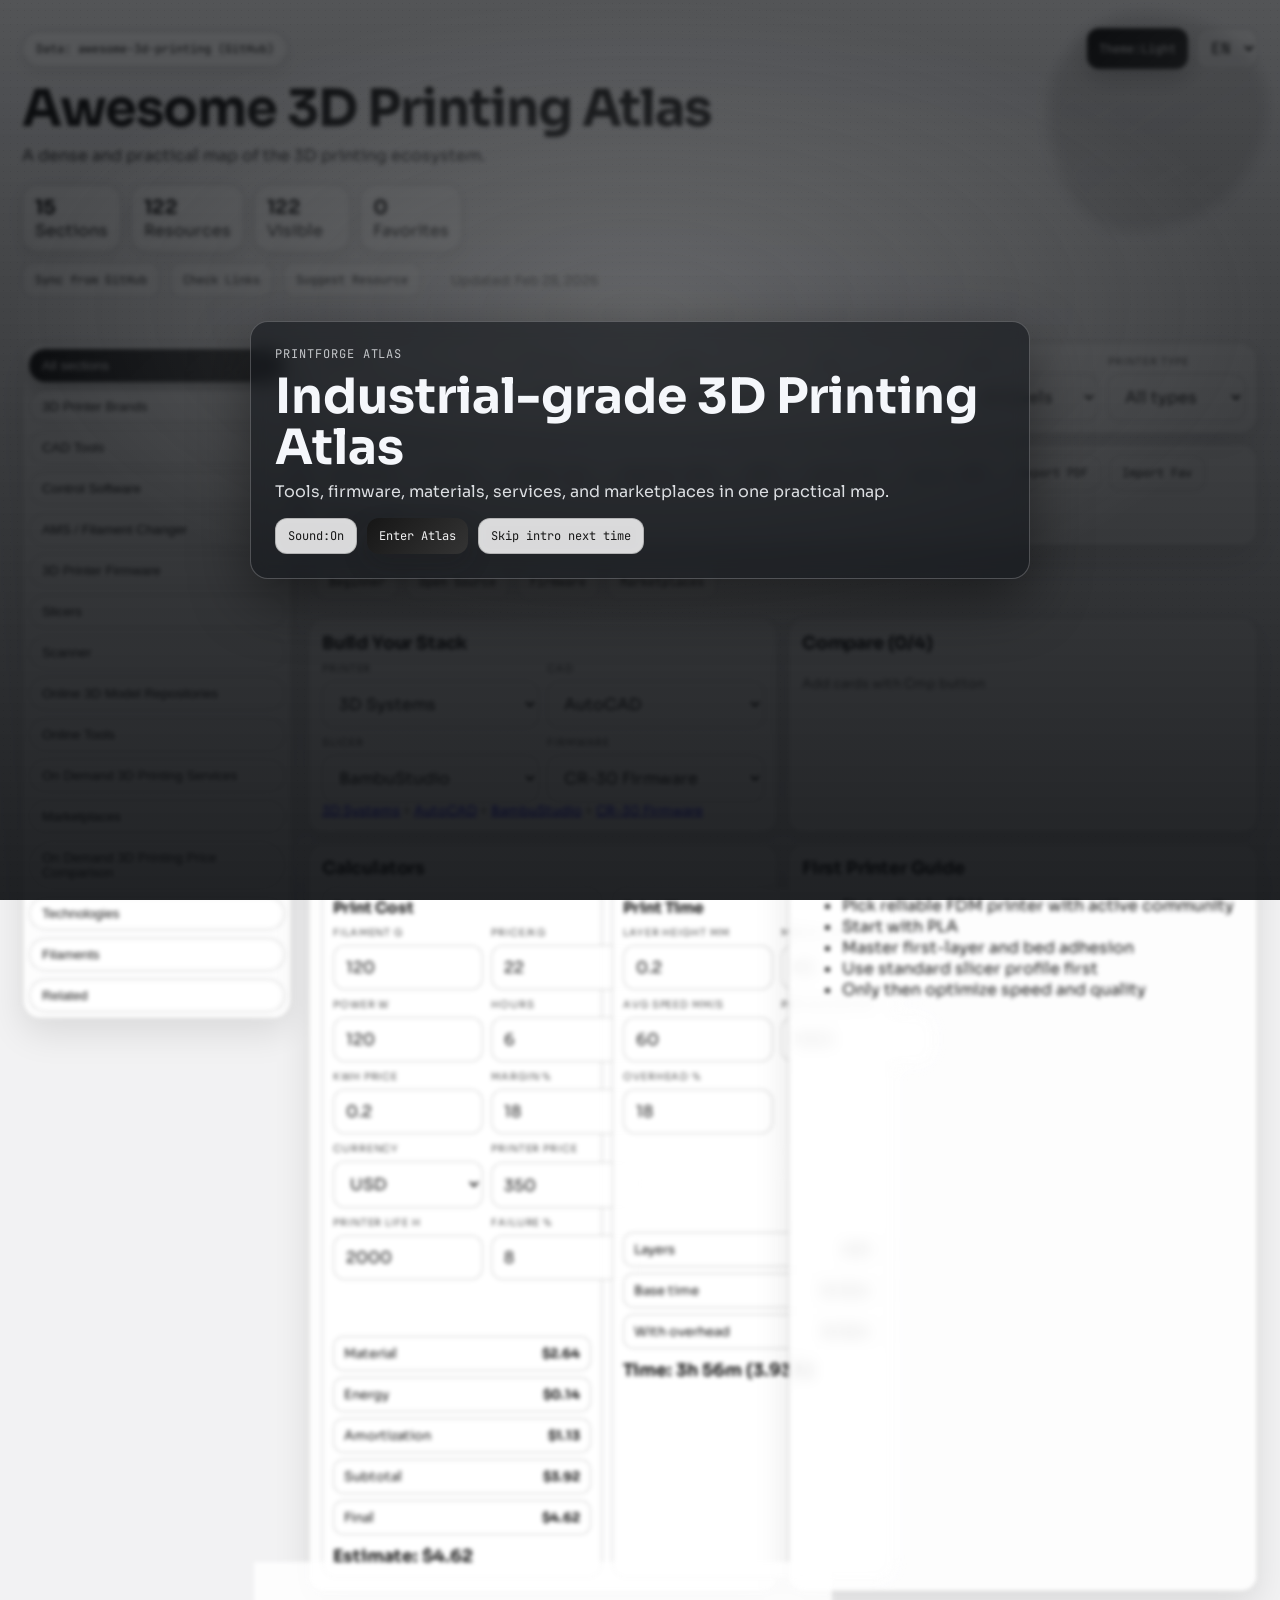
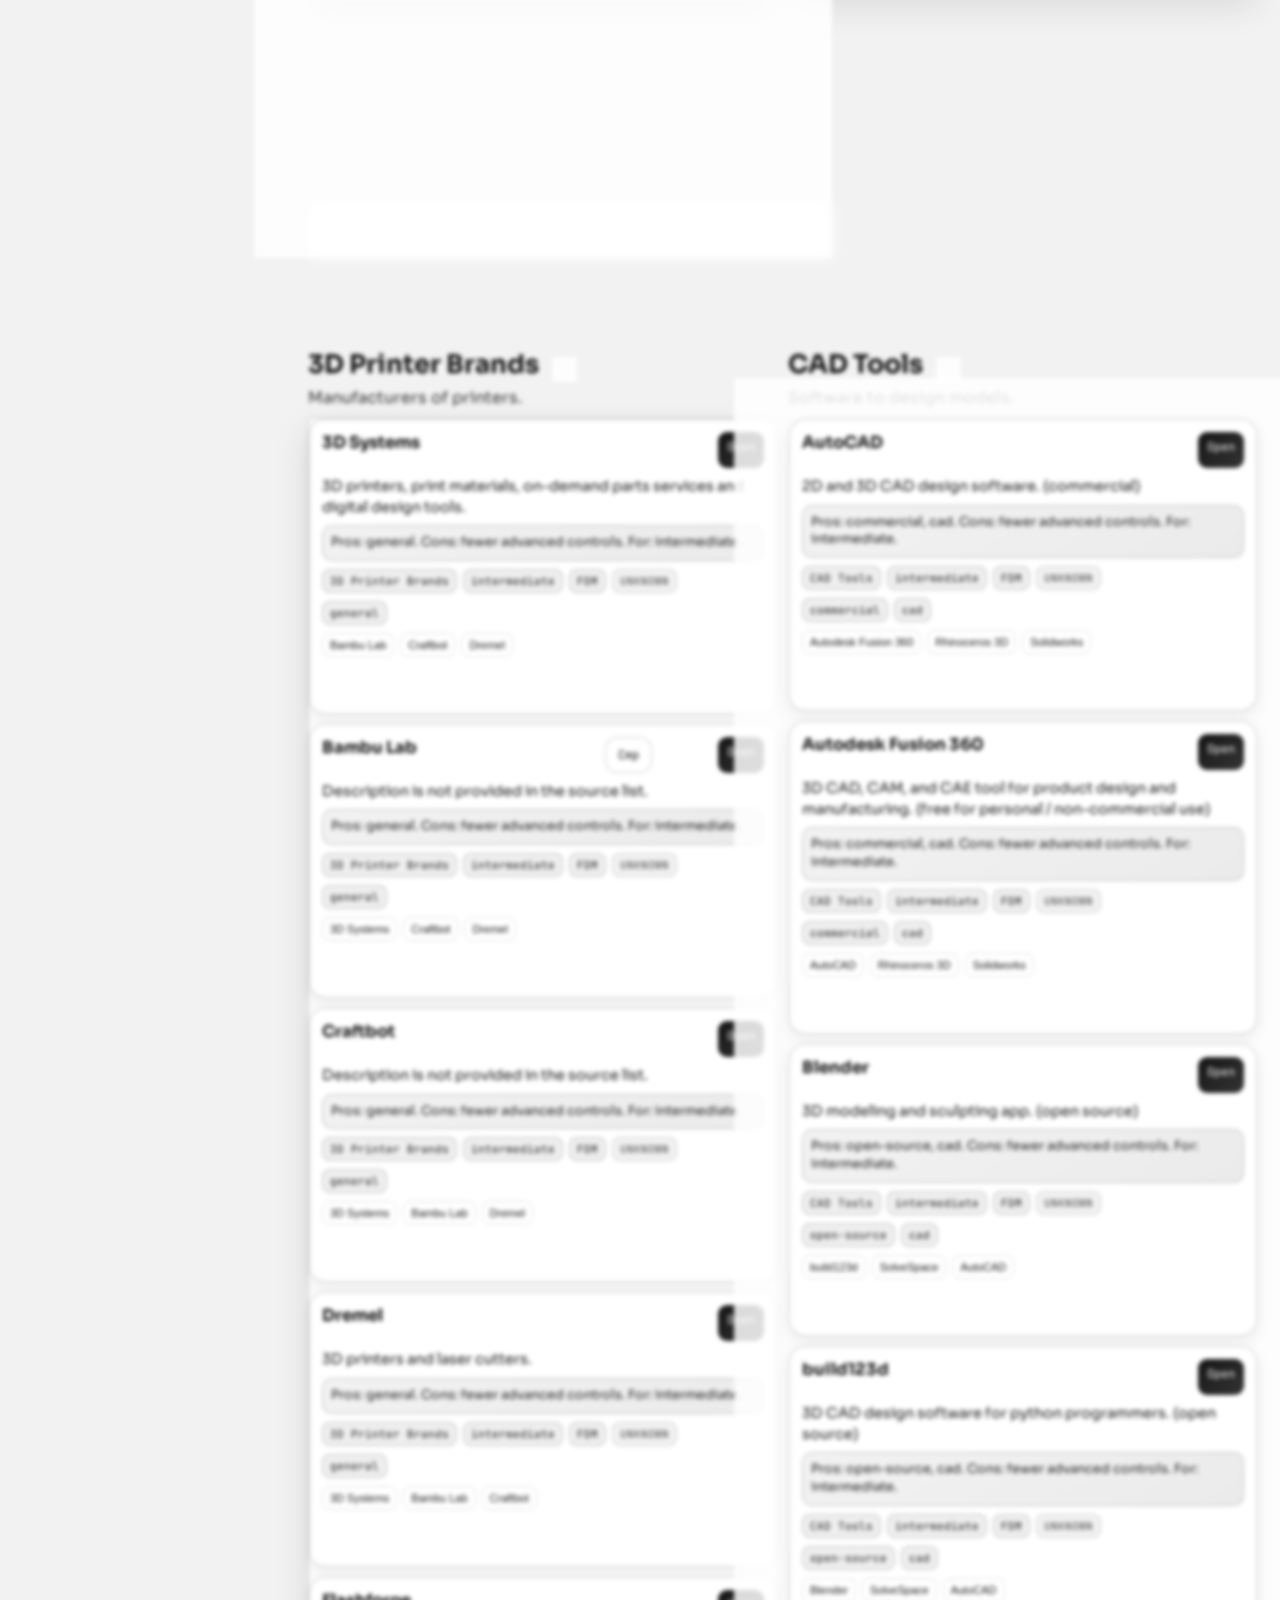
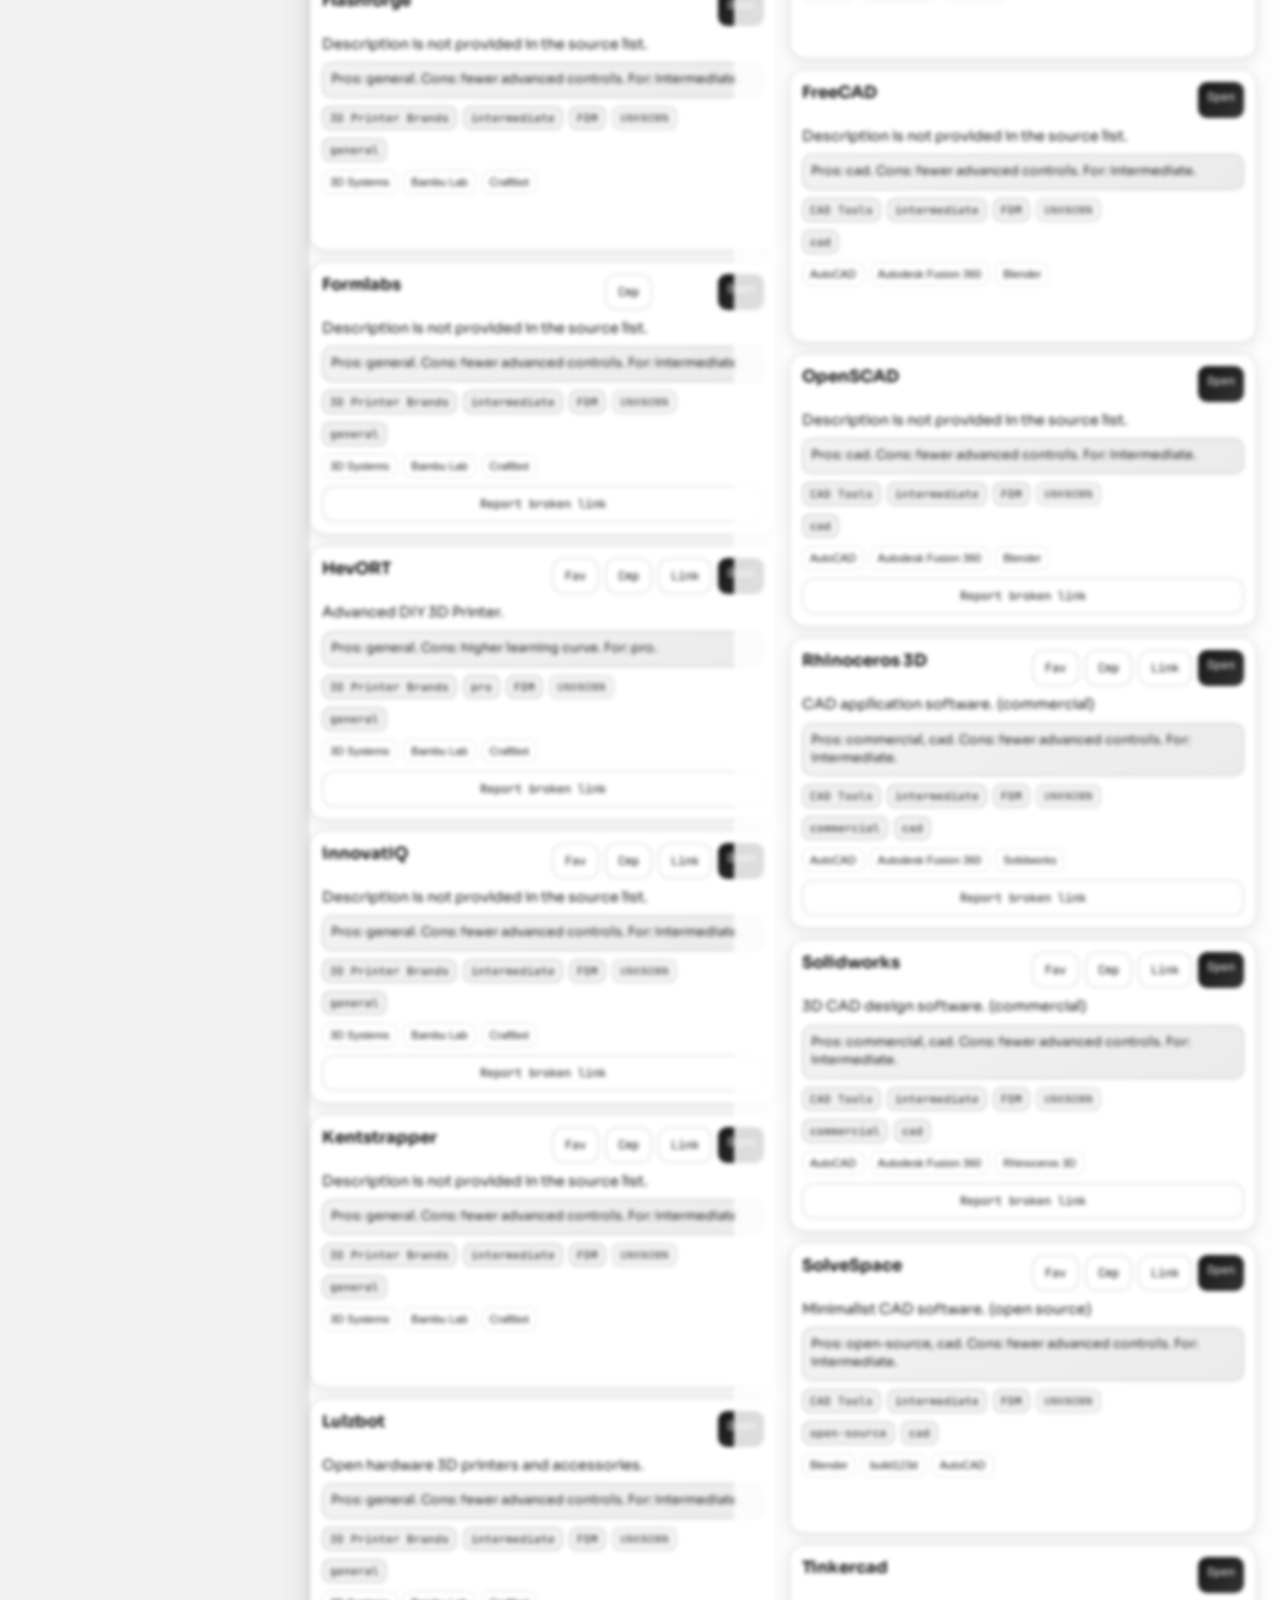
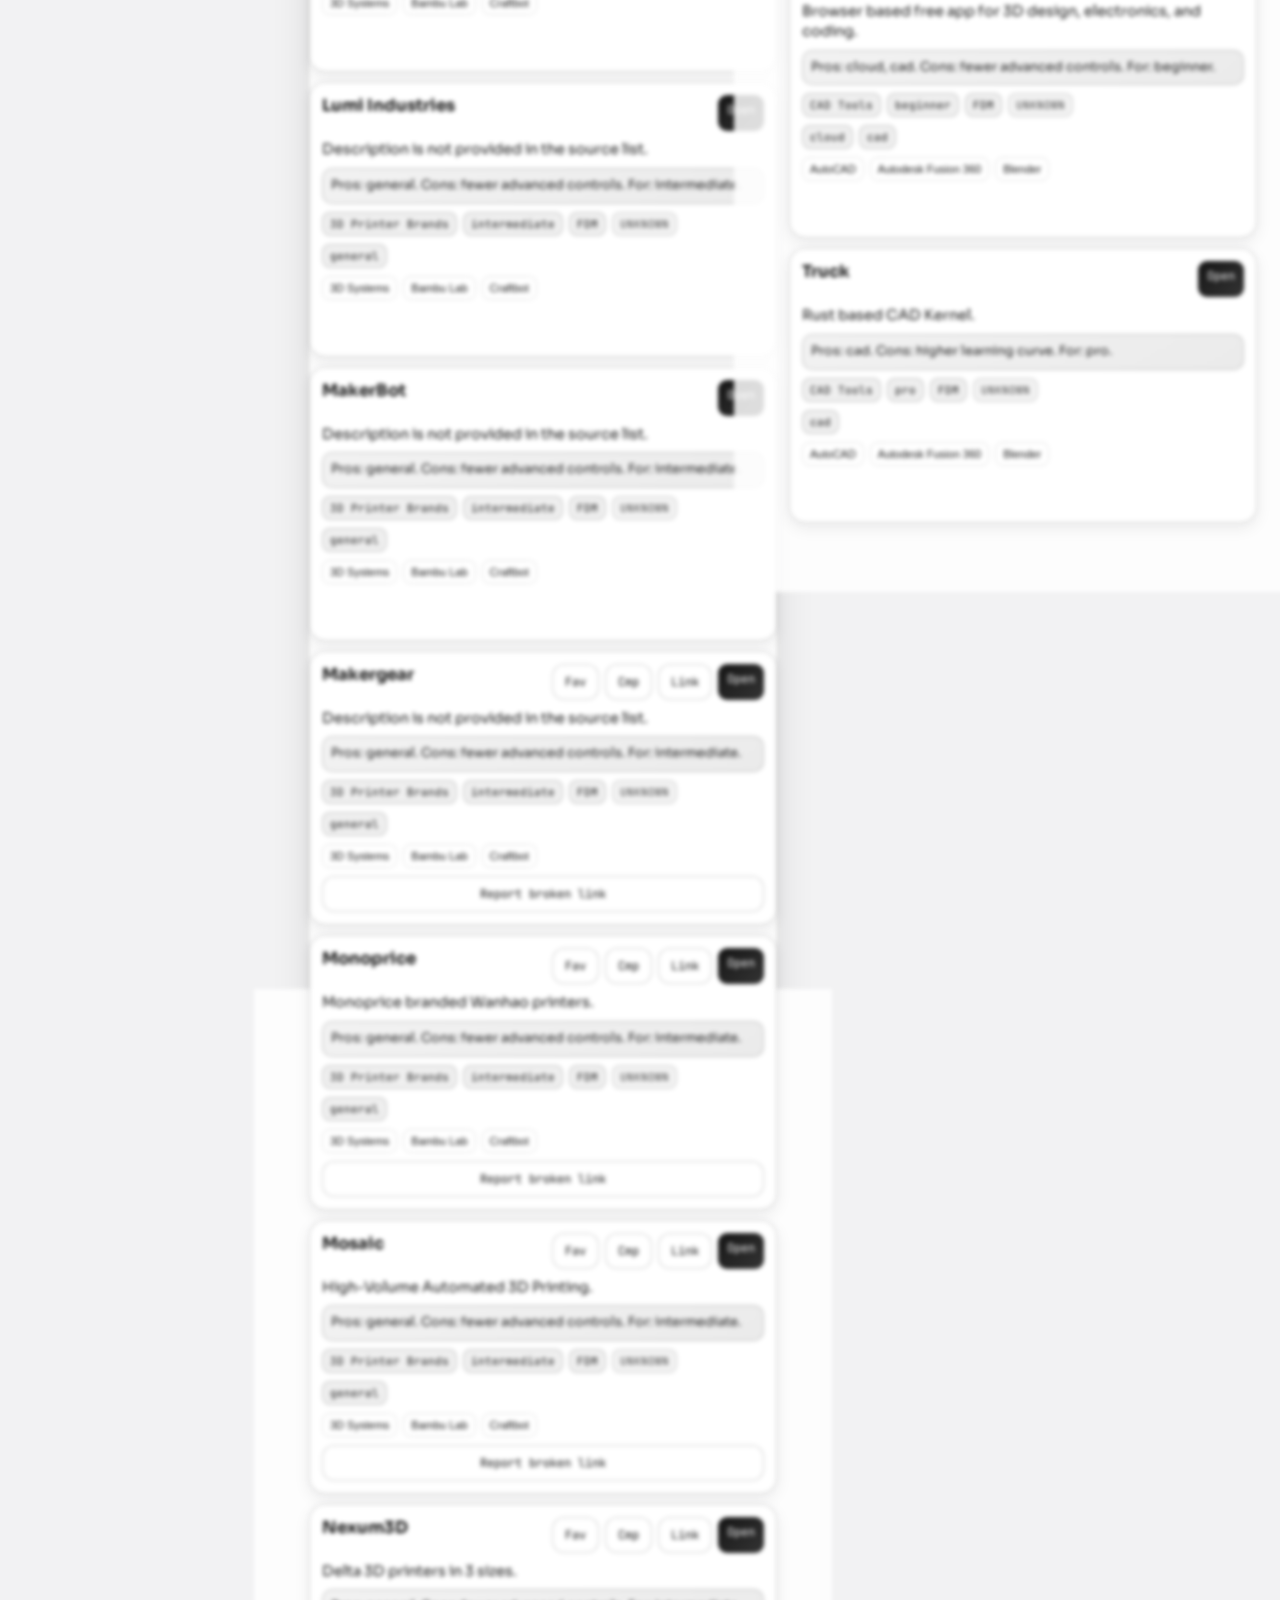
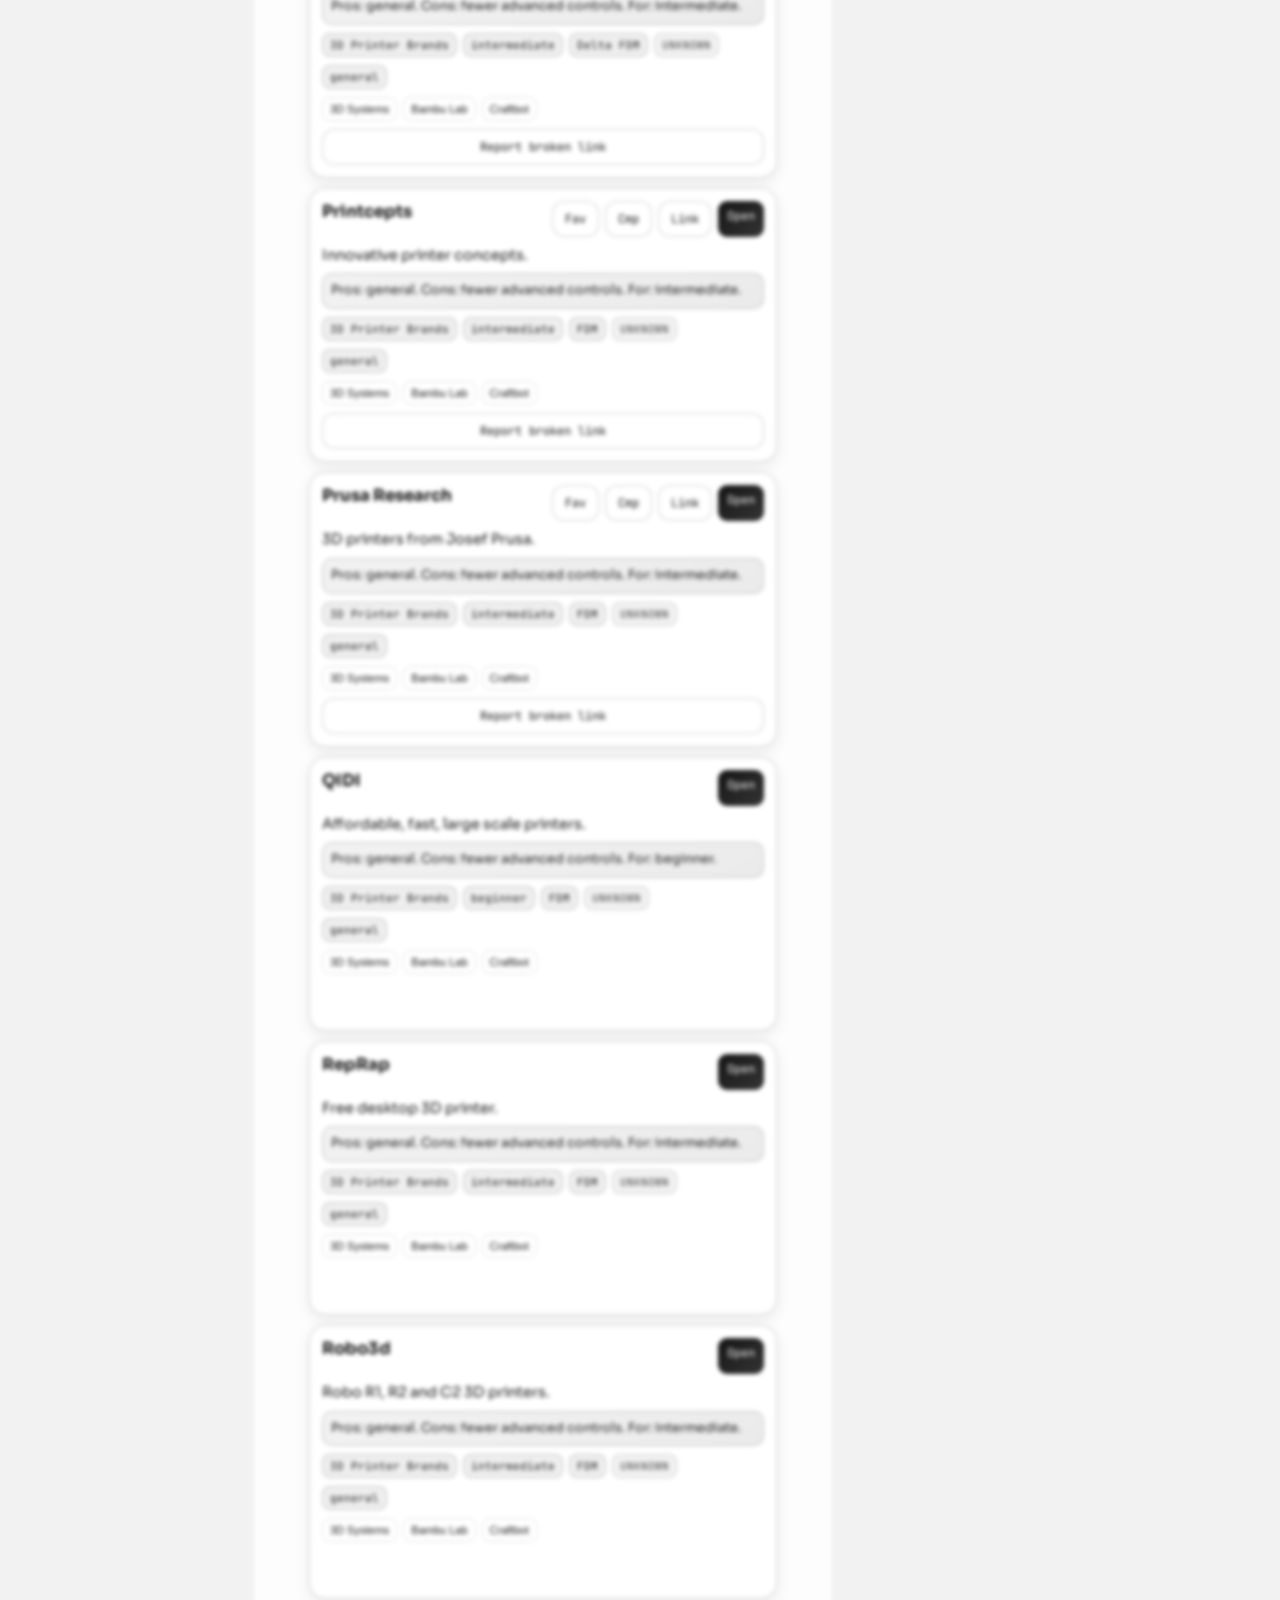
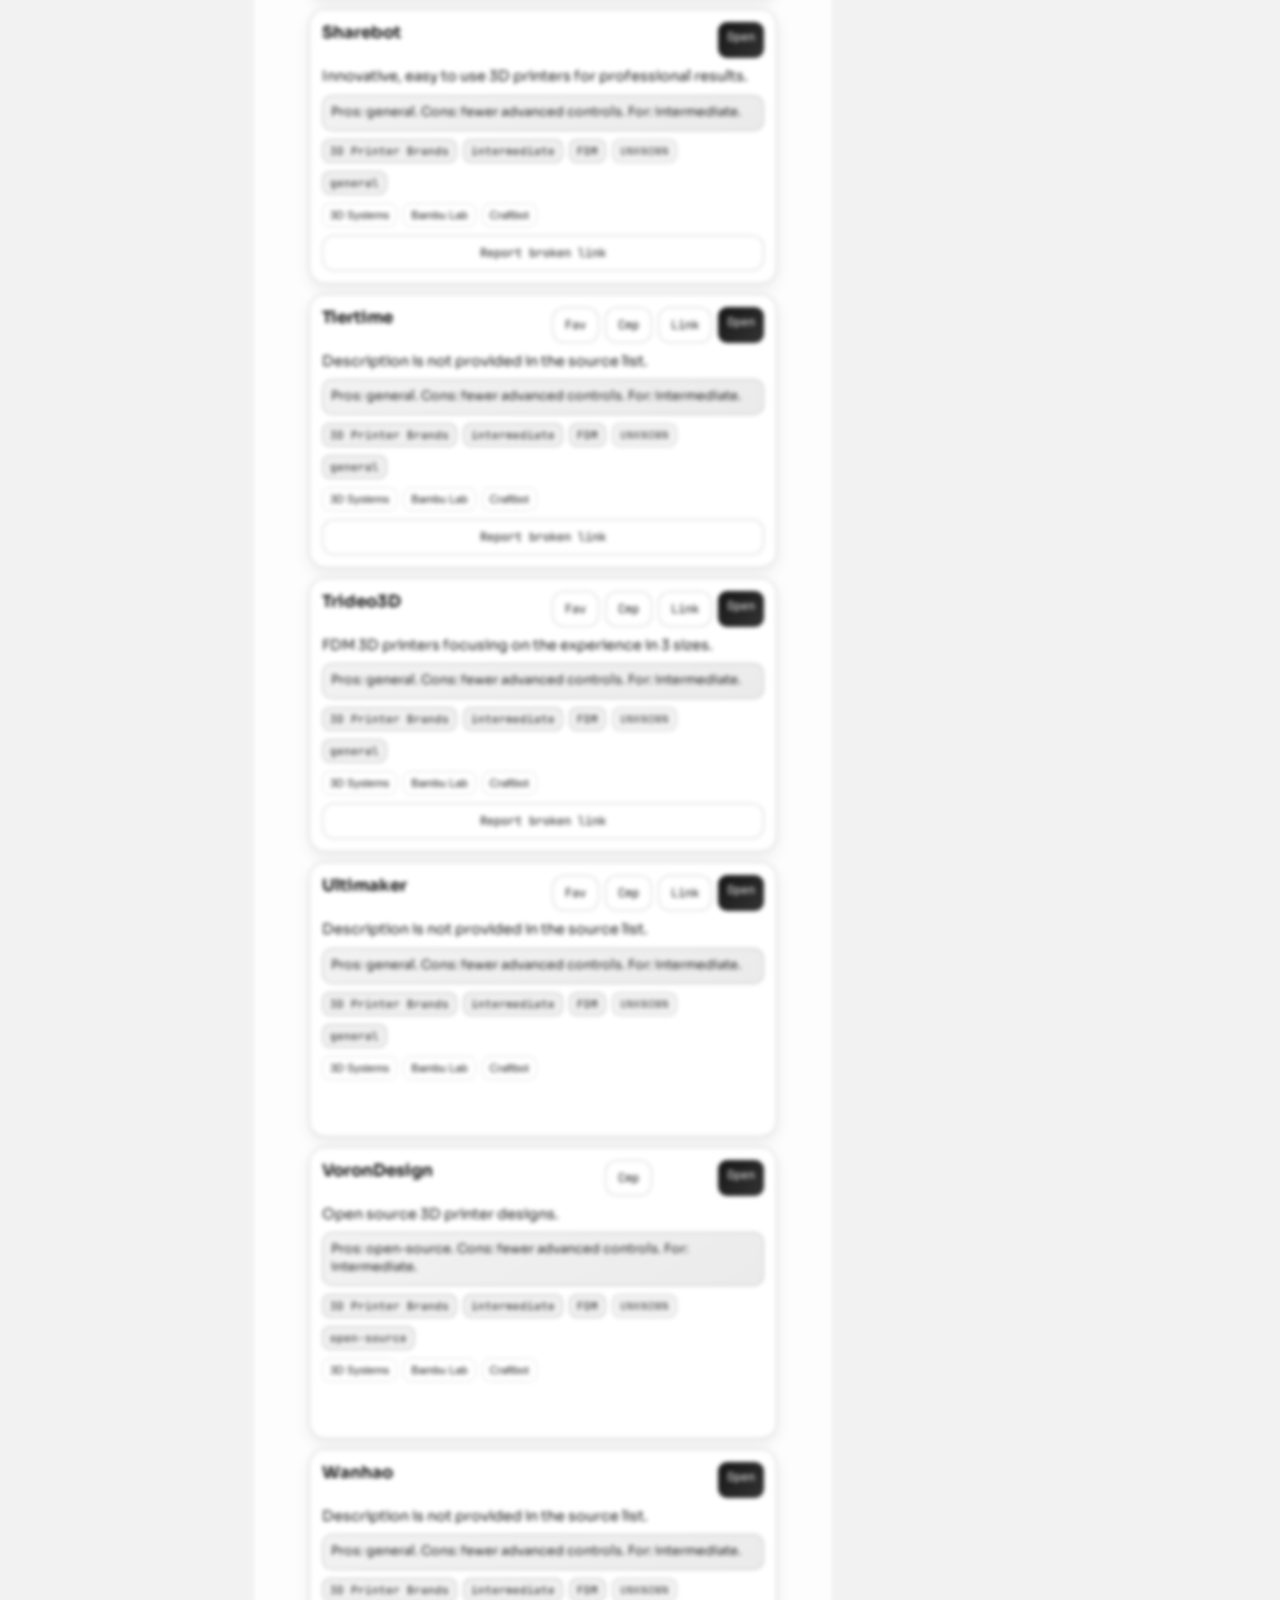
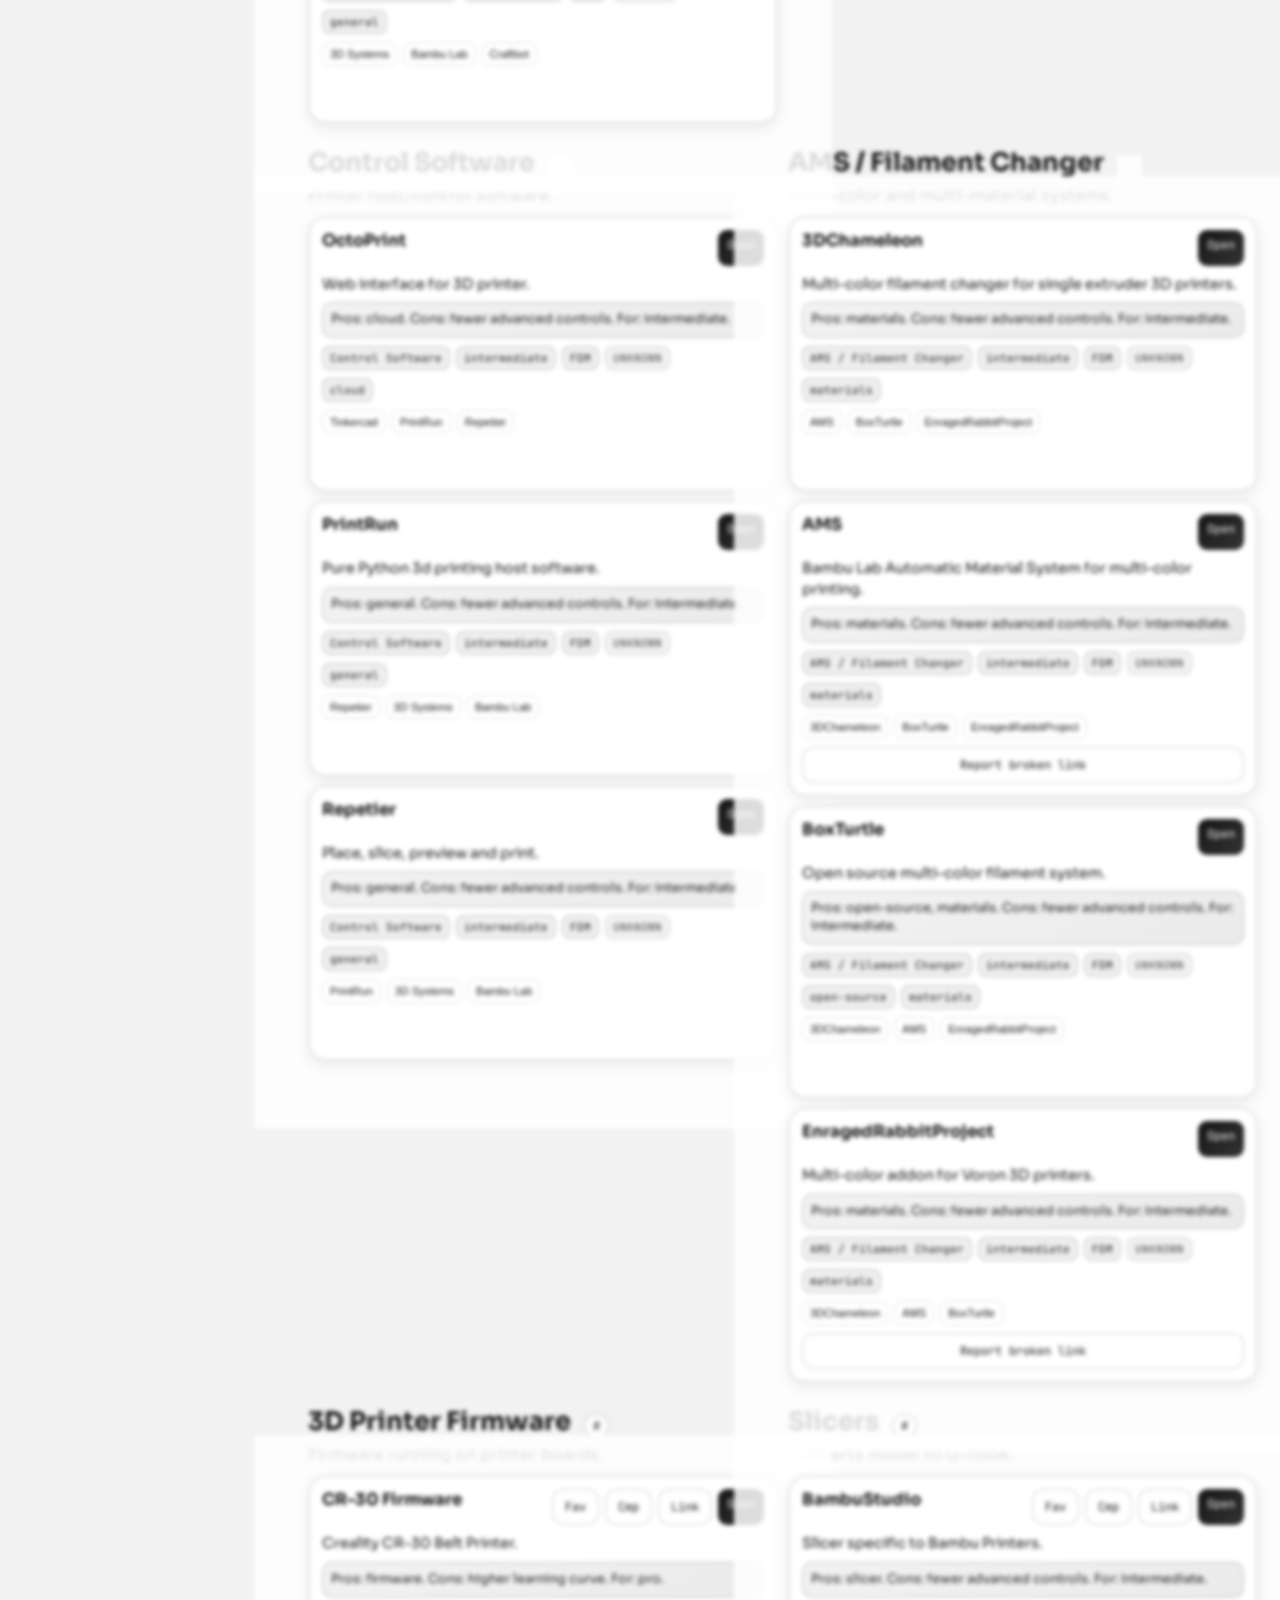
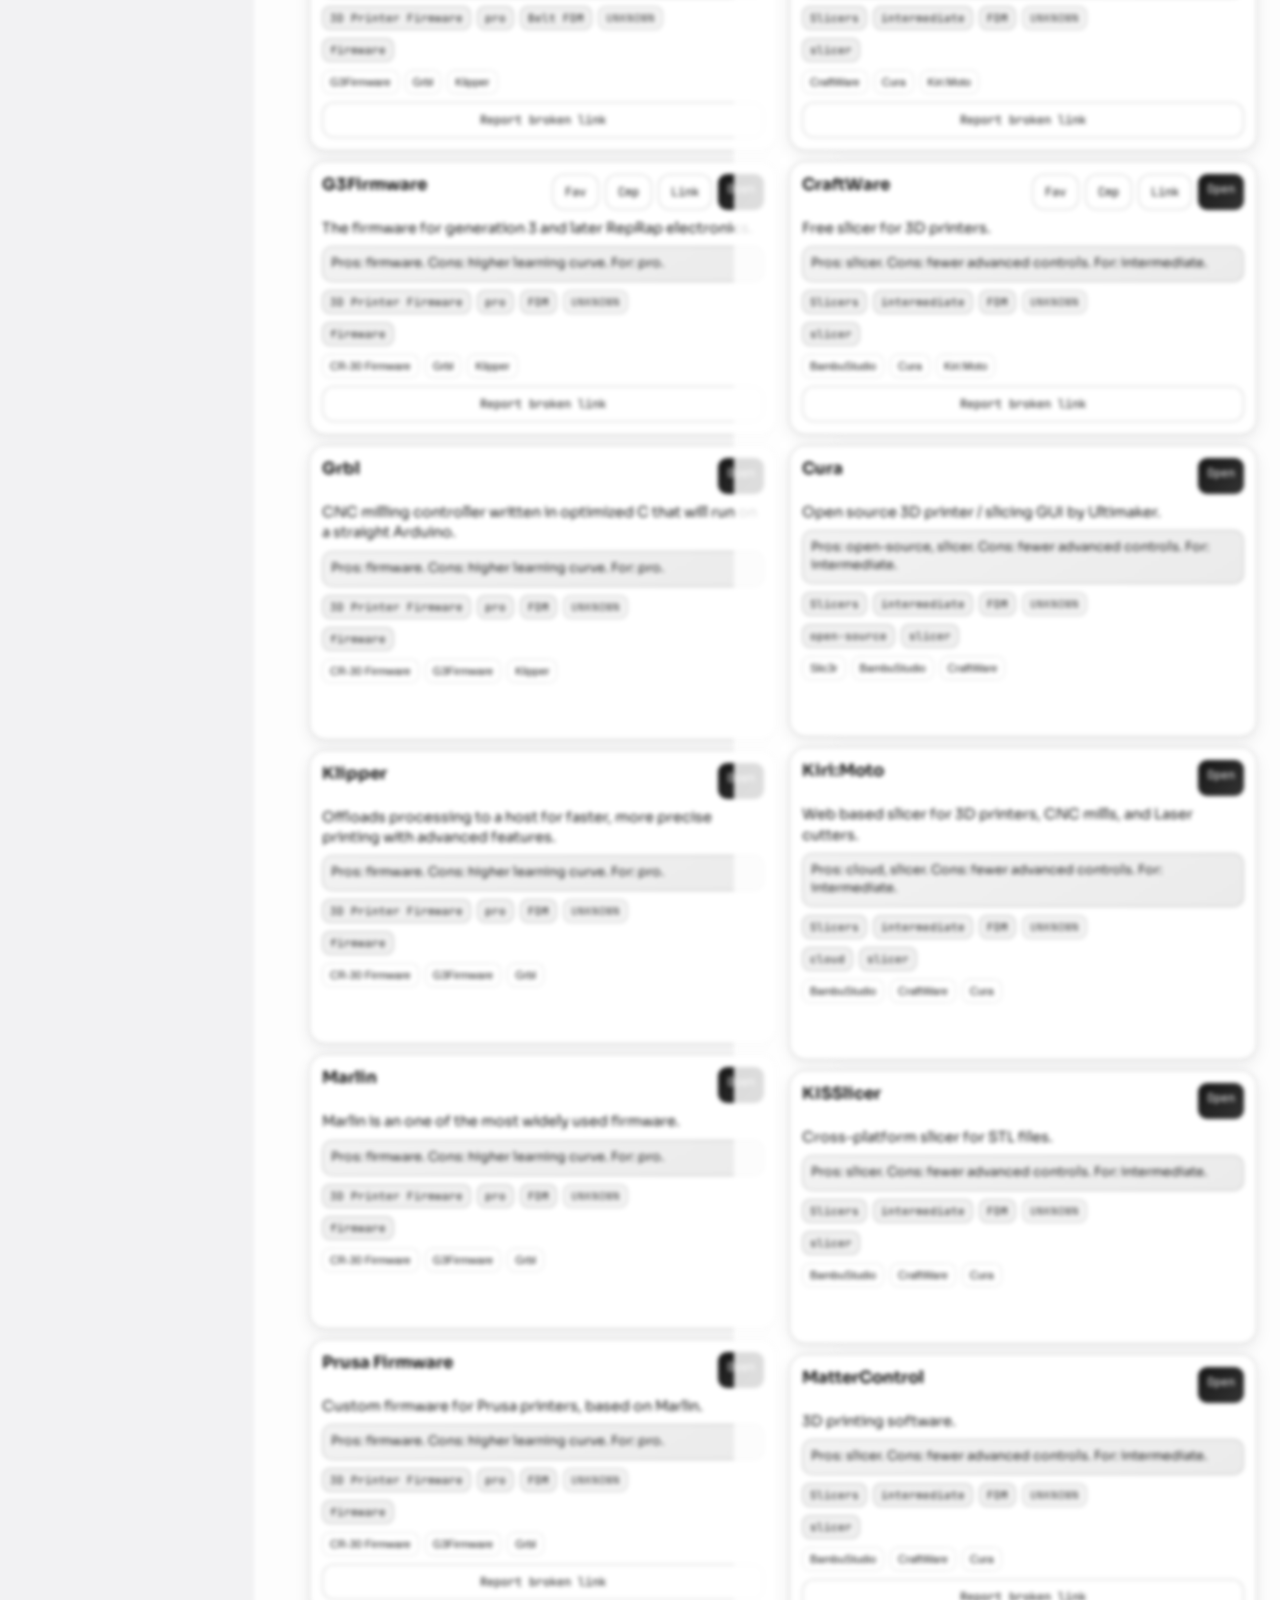
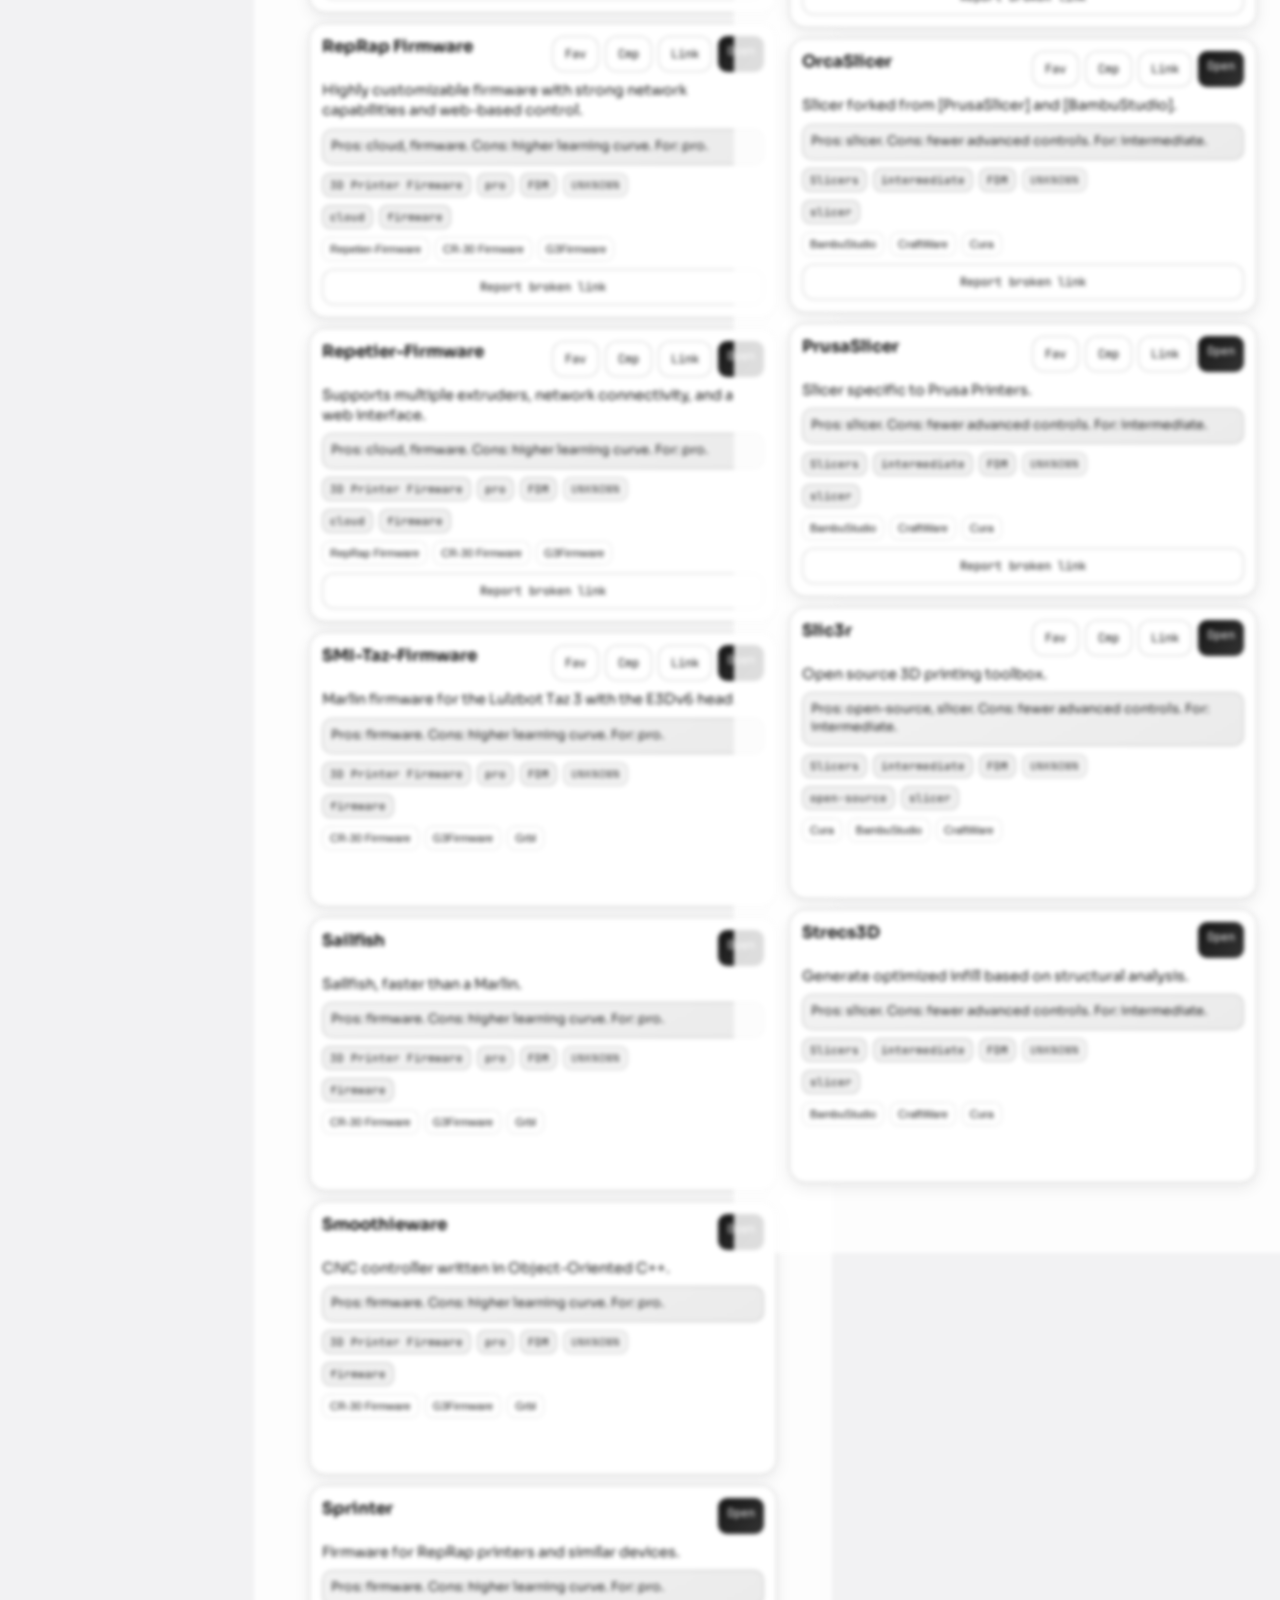
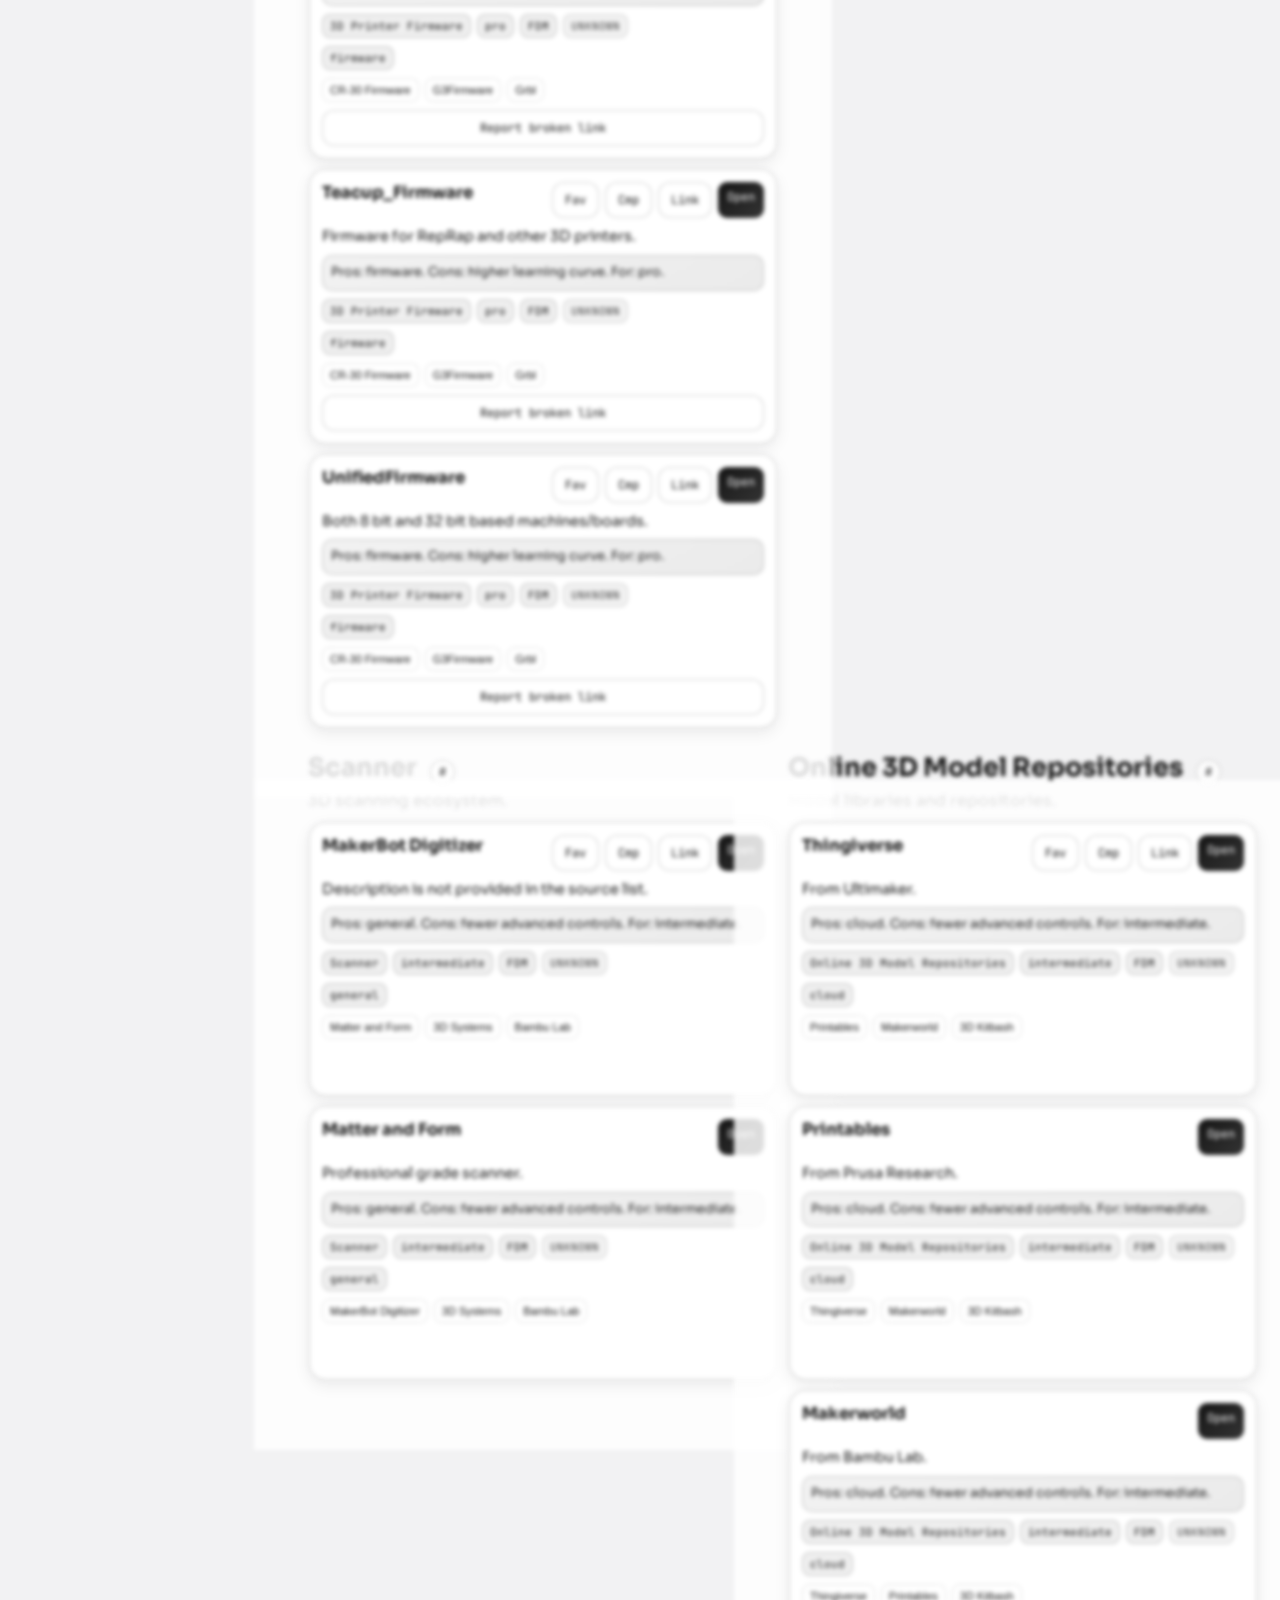
==== commit db1f0527: "feat: calculator v3 with currency, printer amortization, and saved presets" ====
--- a/index.html
+++ b/index.html
@@ -157,10 +157,25 @@
                 <label><span>Hours</span><input id="calcHours" type="number" min="0" value="6" step="0.01" /></label>
                 <label><span>kWh price</span><input id="calcKwh" type="number" min="0" value="0.2" step="0.01" /></label>
                 <label><span>Margin %</span><input id="calcMarkup" type="number" min="0" value="18" step="1" /></label>
+                <label><span>Currency</span>
+                  <select id="calcCurrency">
+                    <option value="USD">USD</option>
+                    <option value="EUR">EUR</option>
+                    <option value="RUB">RUB</option>
+                  </select>
+                </label>
+                <label><span>Printer price</span><input id="calcPrinterPrice" type="number" min="0" value="350" step="0.01" /></label>
+                <label><span>Printer life h</span><input id="calcPrinterLifeHours" type="number" min="1" value="2000" step="1" /></label>
+                <label><span>Failure %</span><input id="calcFailureRate" type="number" min="0" value="8" step="1" /></label>
+              </div>
+              <div class="calc-preset-row">
+                <button id="calcSavePresetBtn" class="mini-btn" type="button">Save Preset</button>
+                <button id="calcResetPresetBtn" class="mini-btn" type="button">Reset</button>
               </div>
               <div class="calc-breakdown">
                 <div><span id="calcMatLabel">Material</span><strong id="costMaterial">0.00</strong></div>
                 <div><span id="calcEnergyLabel">Energy</span><strong id="costEnergy">0.00</strong></div>
+                <div><span id="calcAmortLabel">Amortization</span><strong id="costAmort">0.00</strong></div>
                 <div><span id="calcBaseLabel">Subtotal</span><strong id="costSubtotal">0.00</strong></div>
                 <div><span id="calcFinalLabel">Final</span><strong id="costFinal">0.00</strong></div>
               </div>
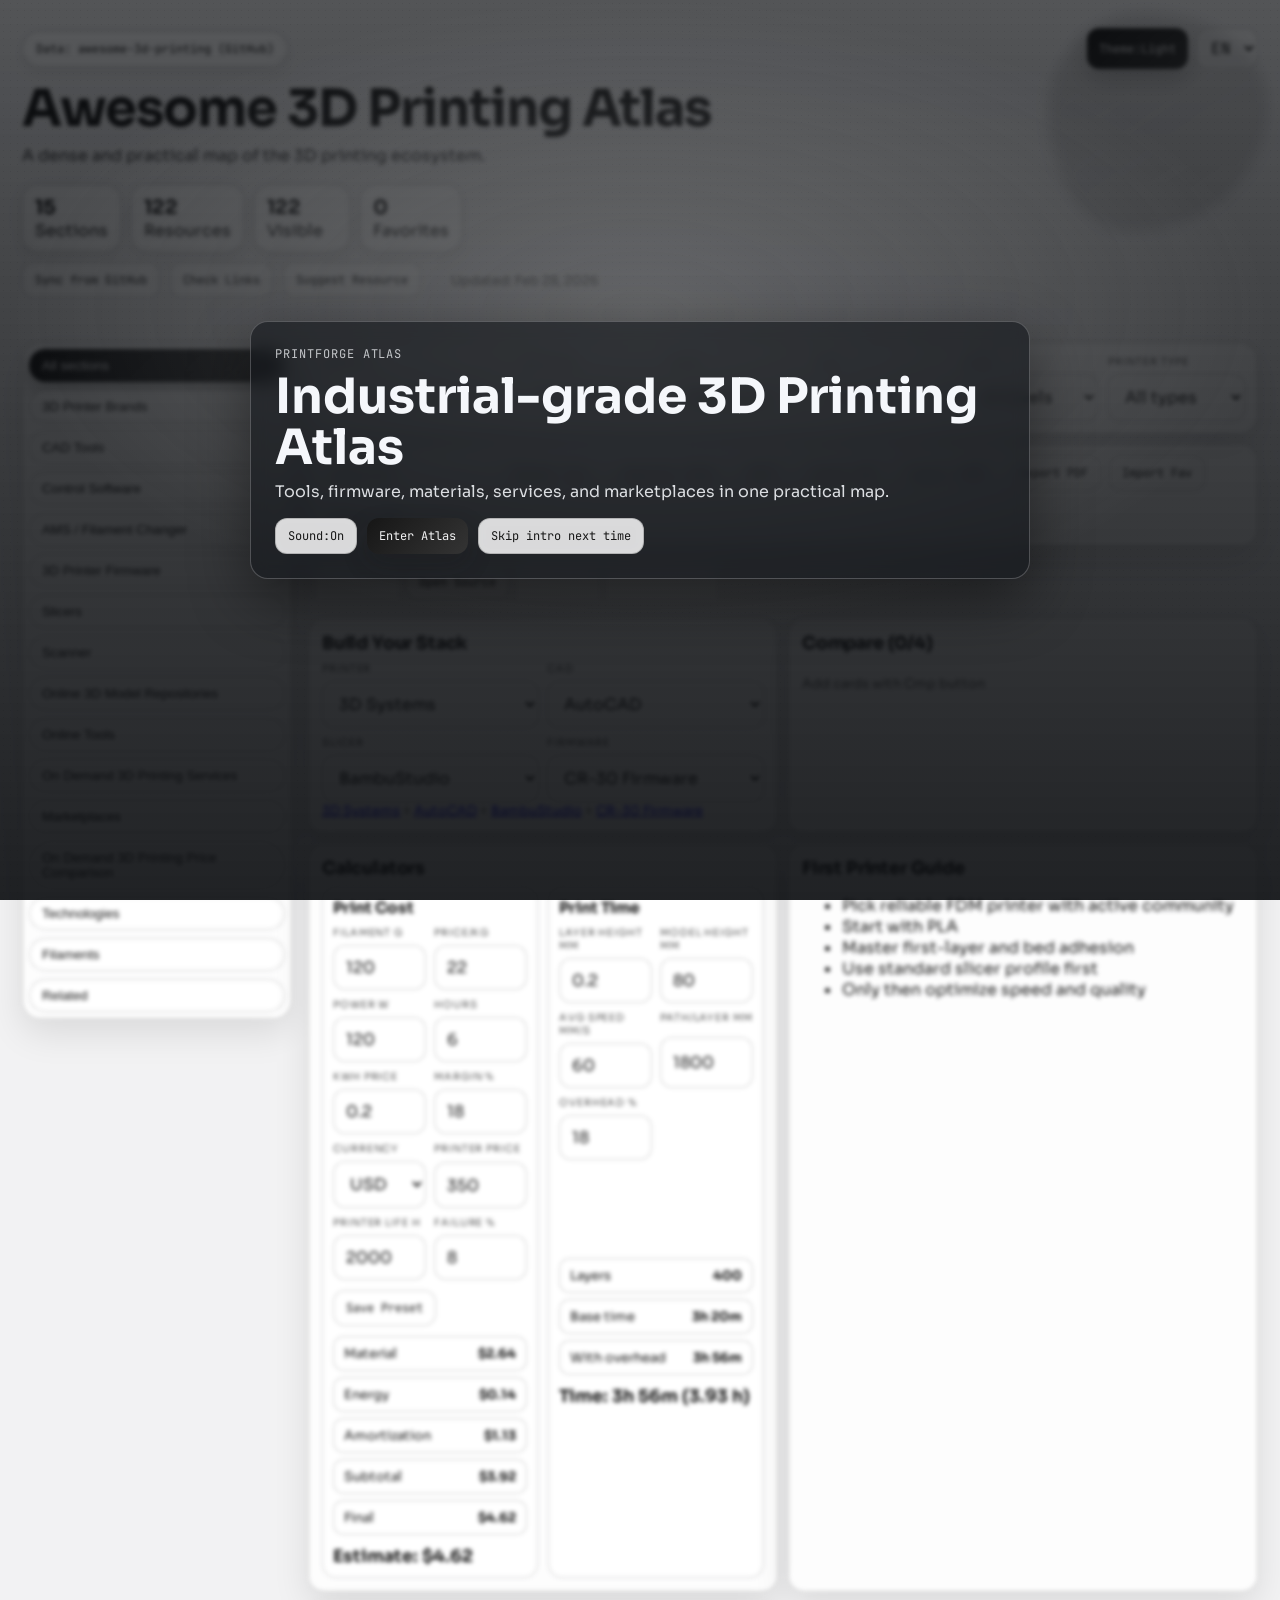
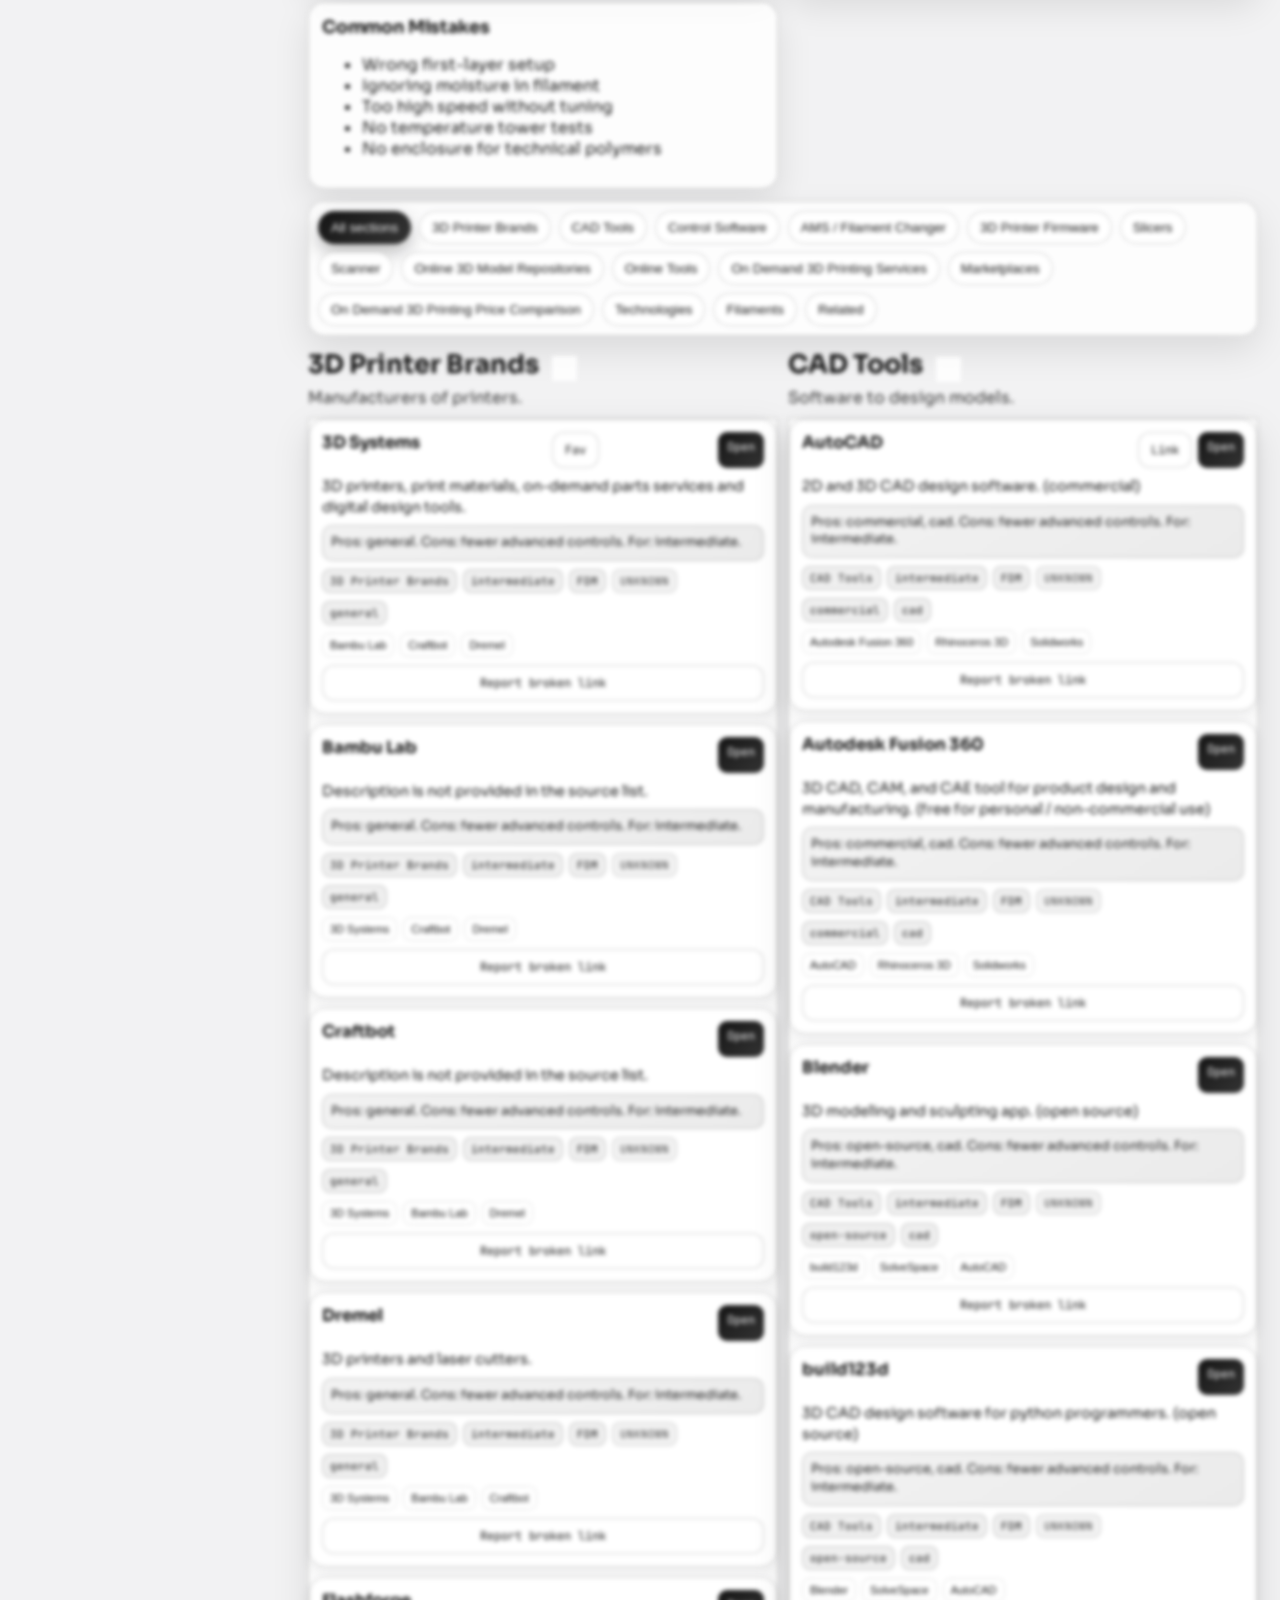
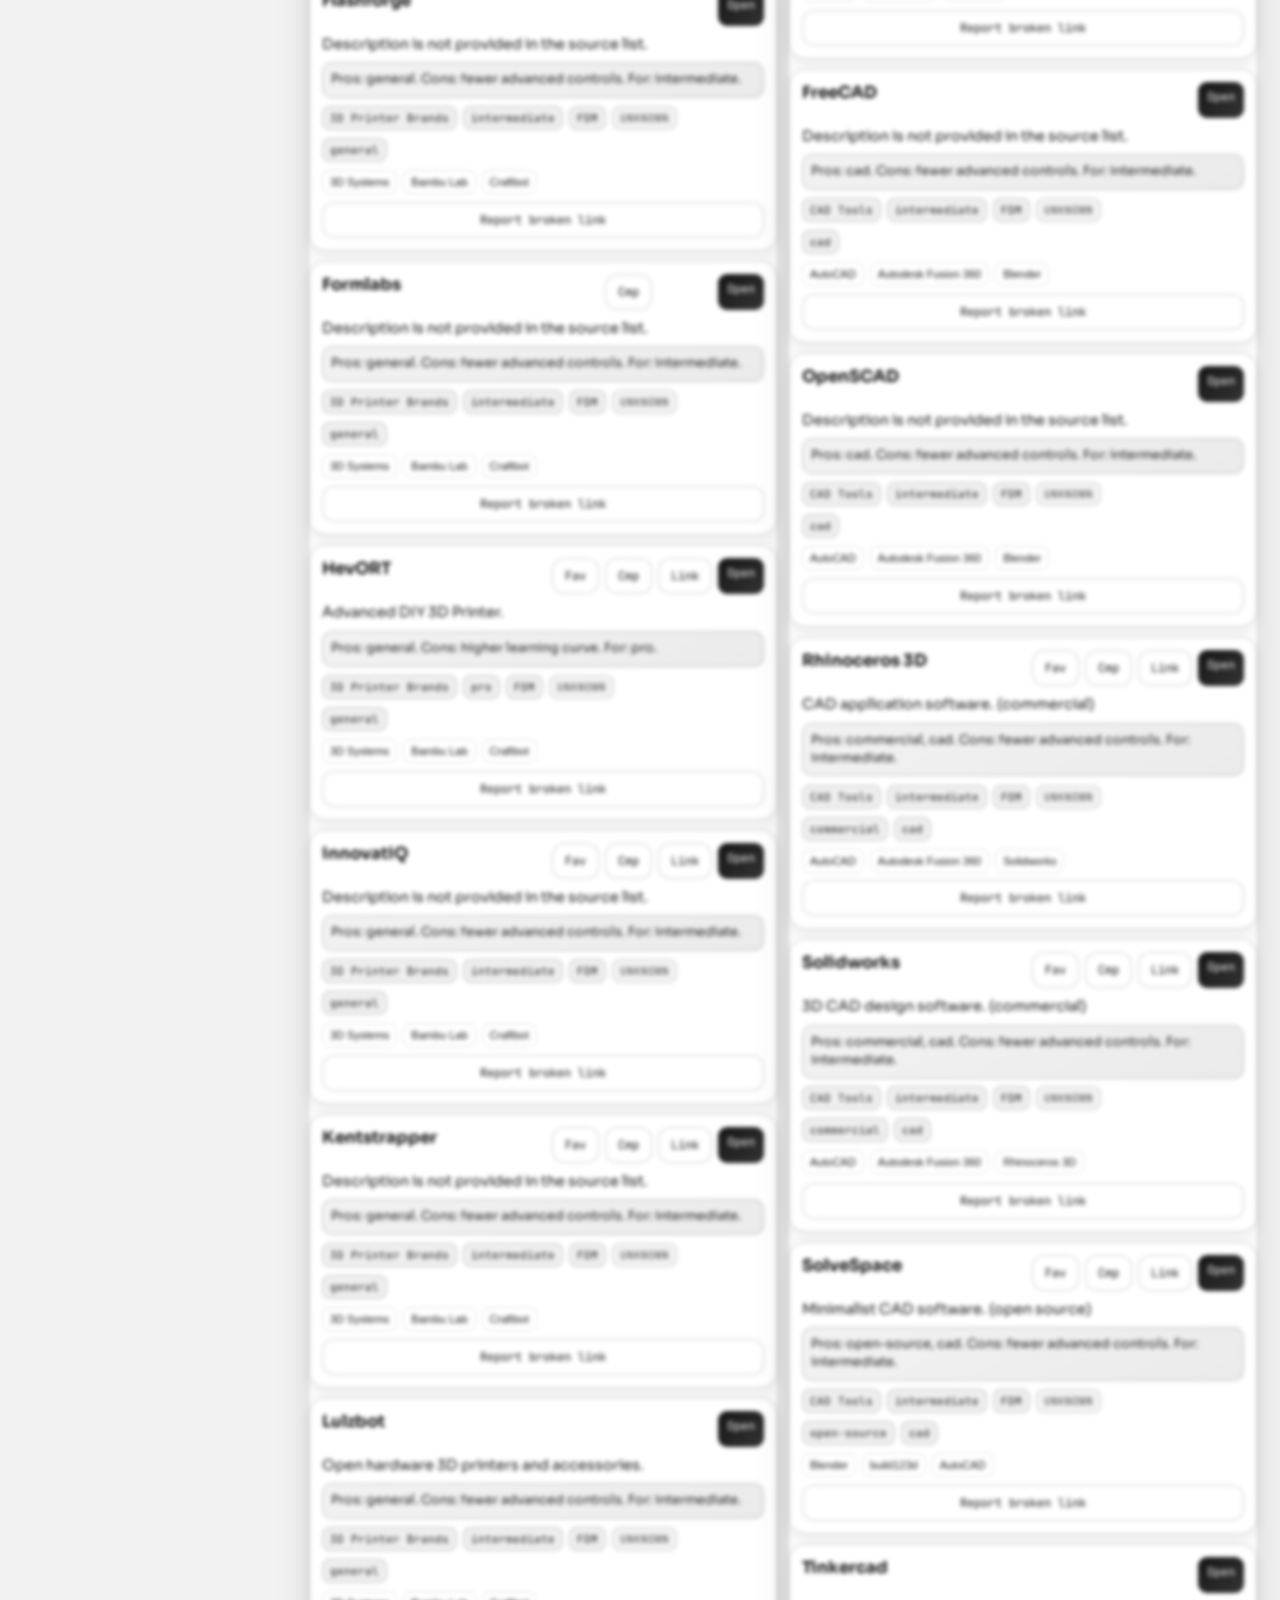
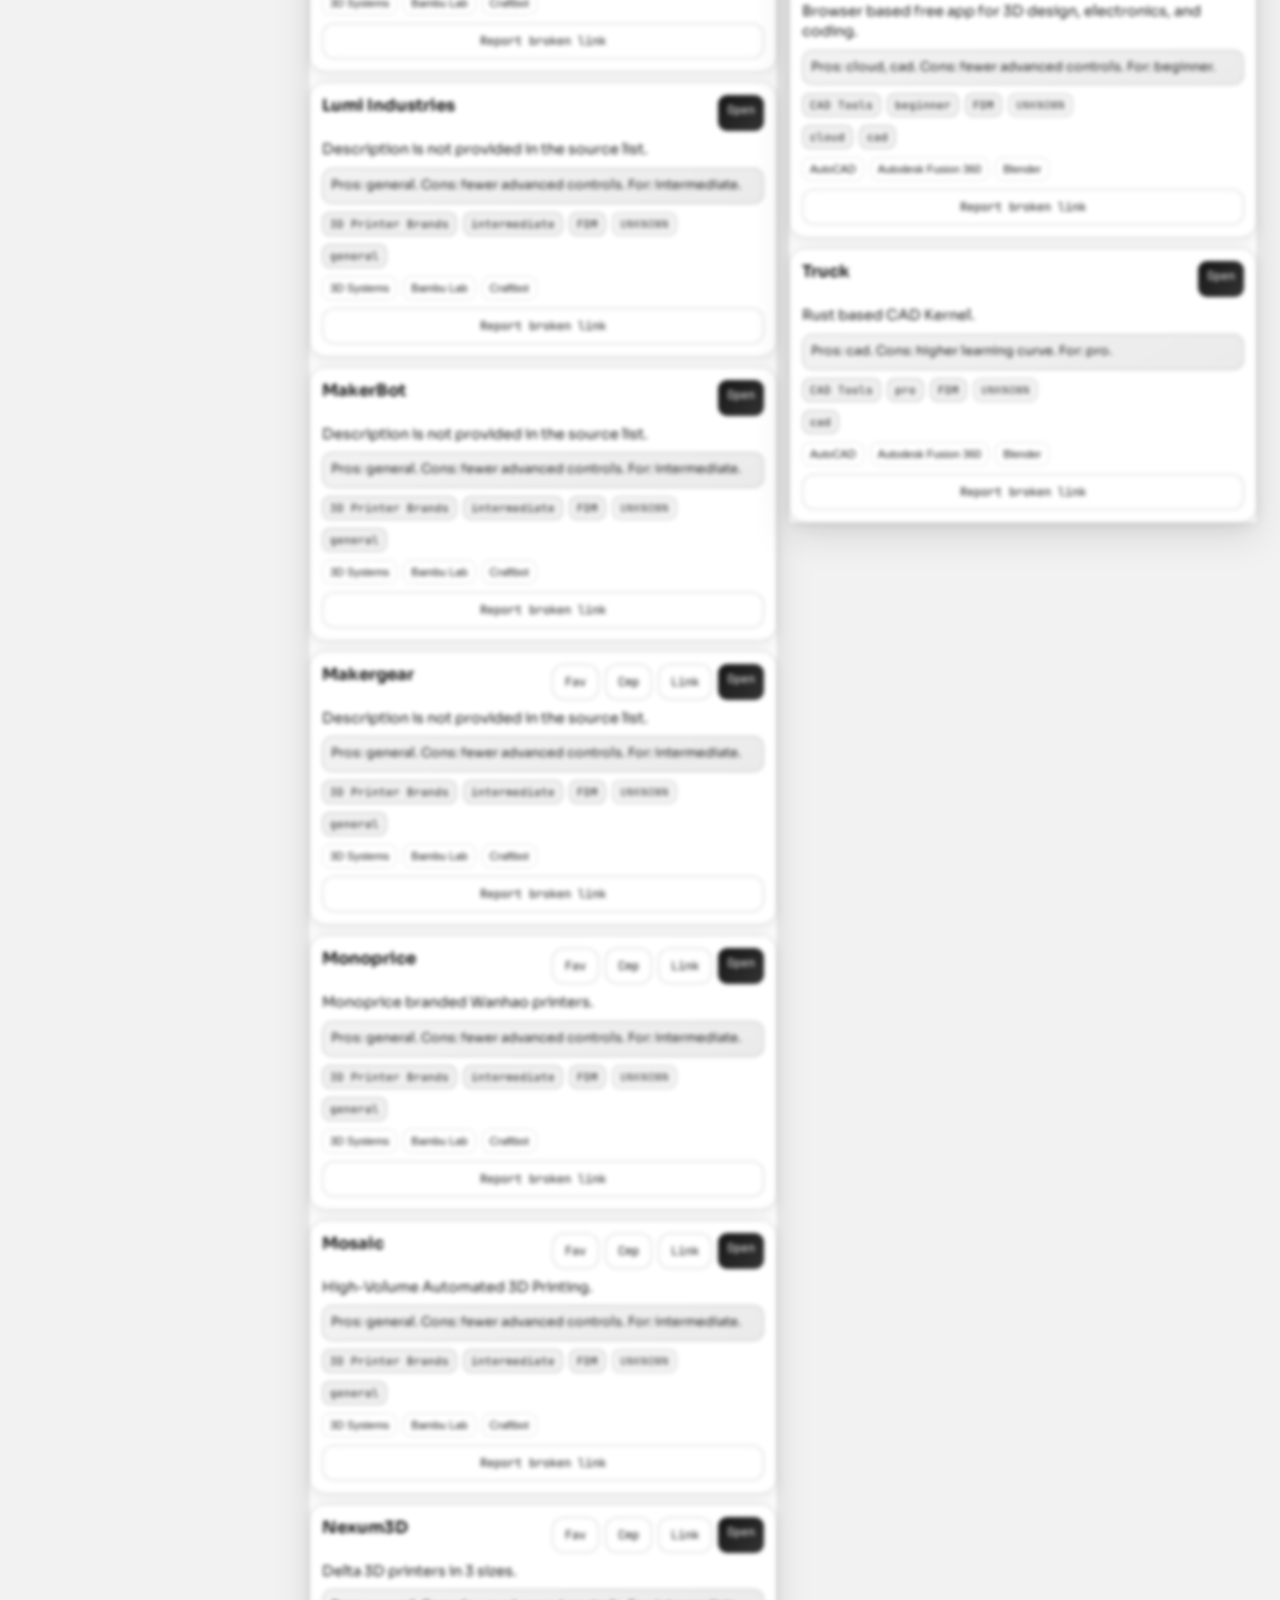
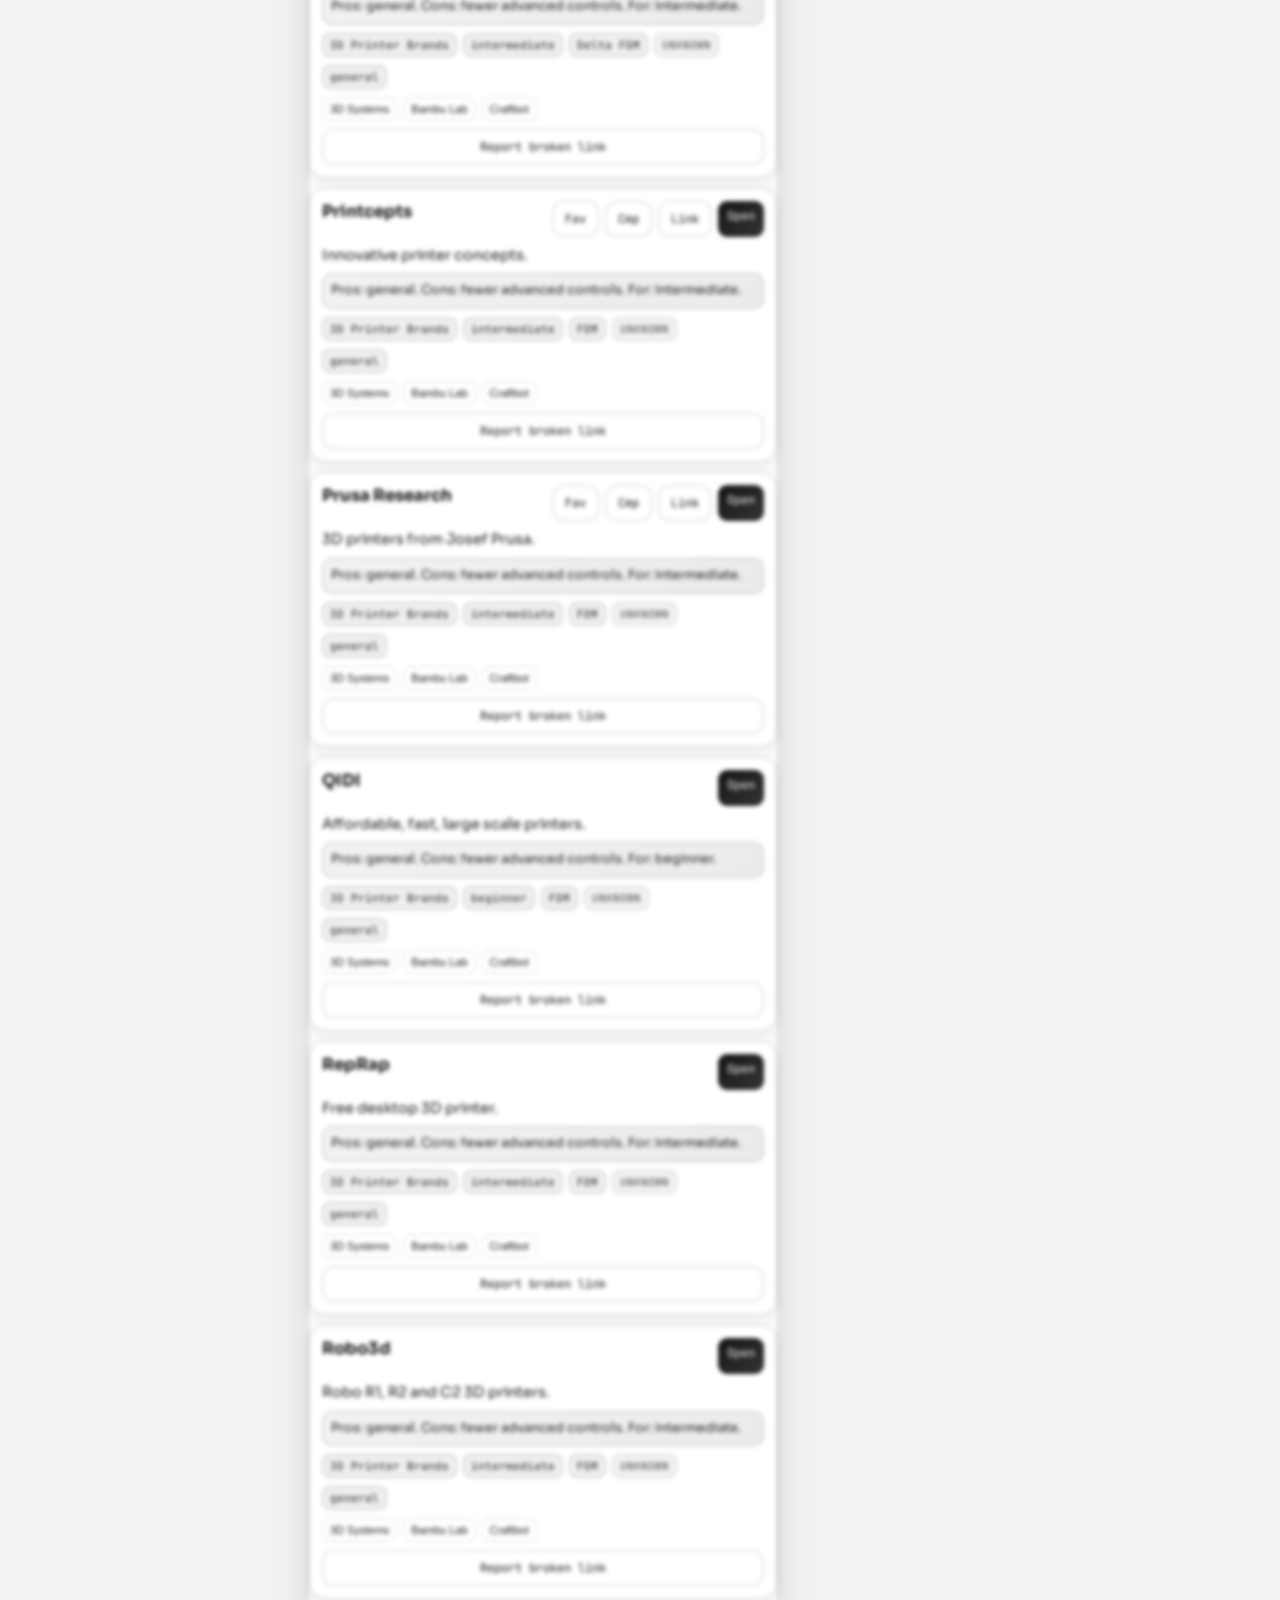
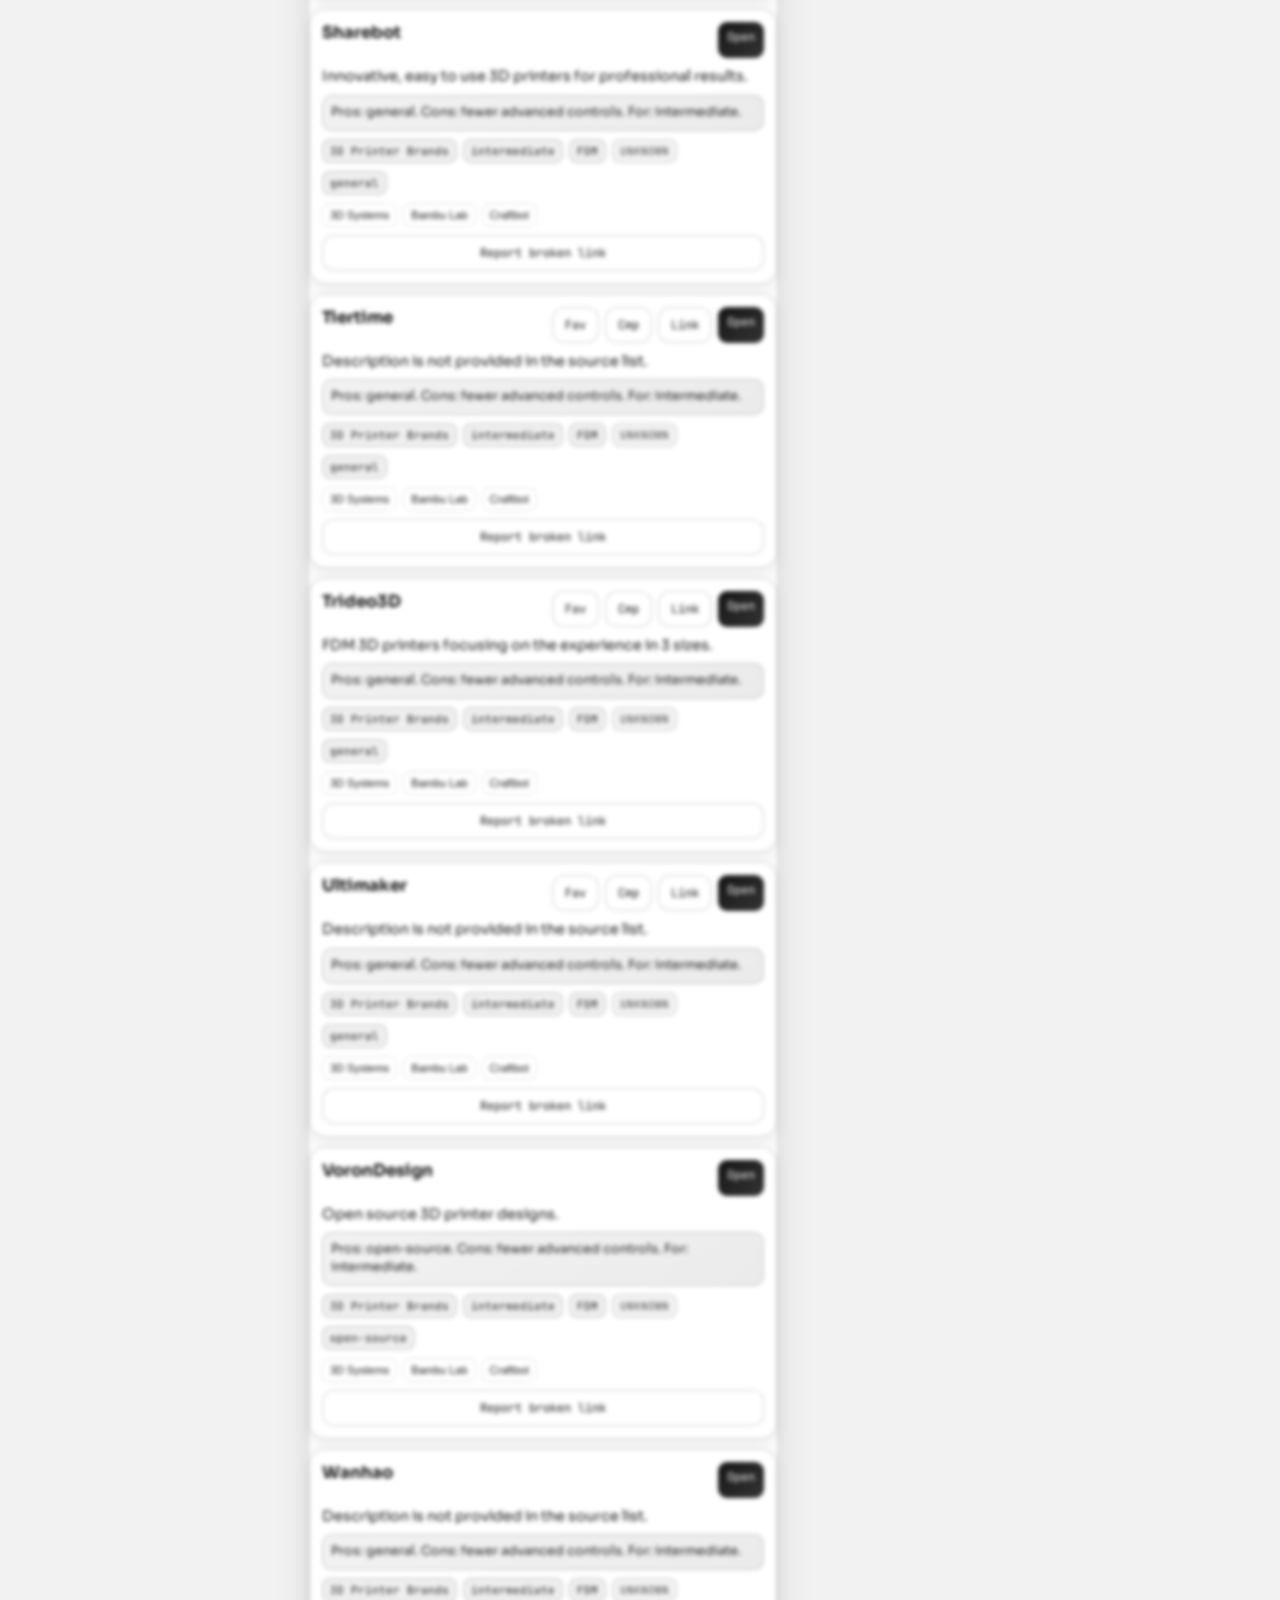
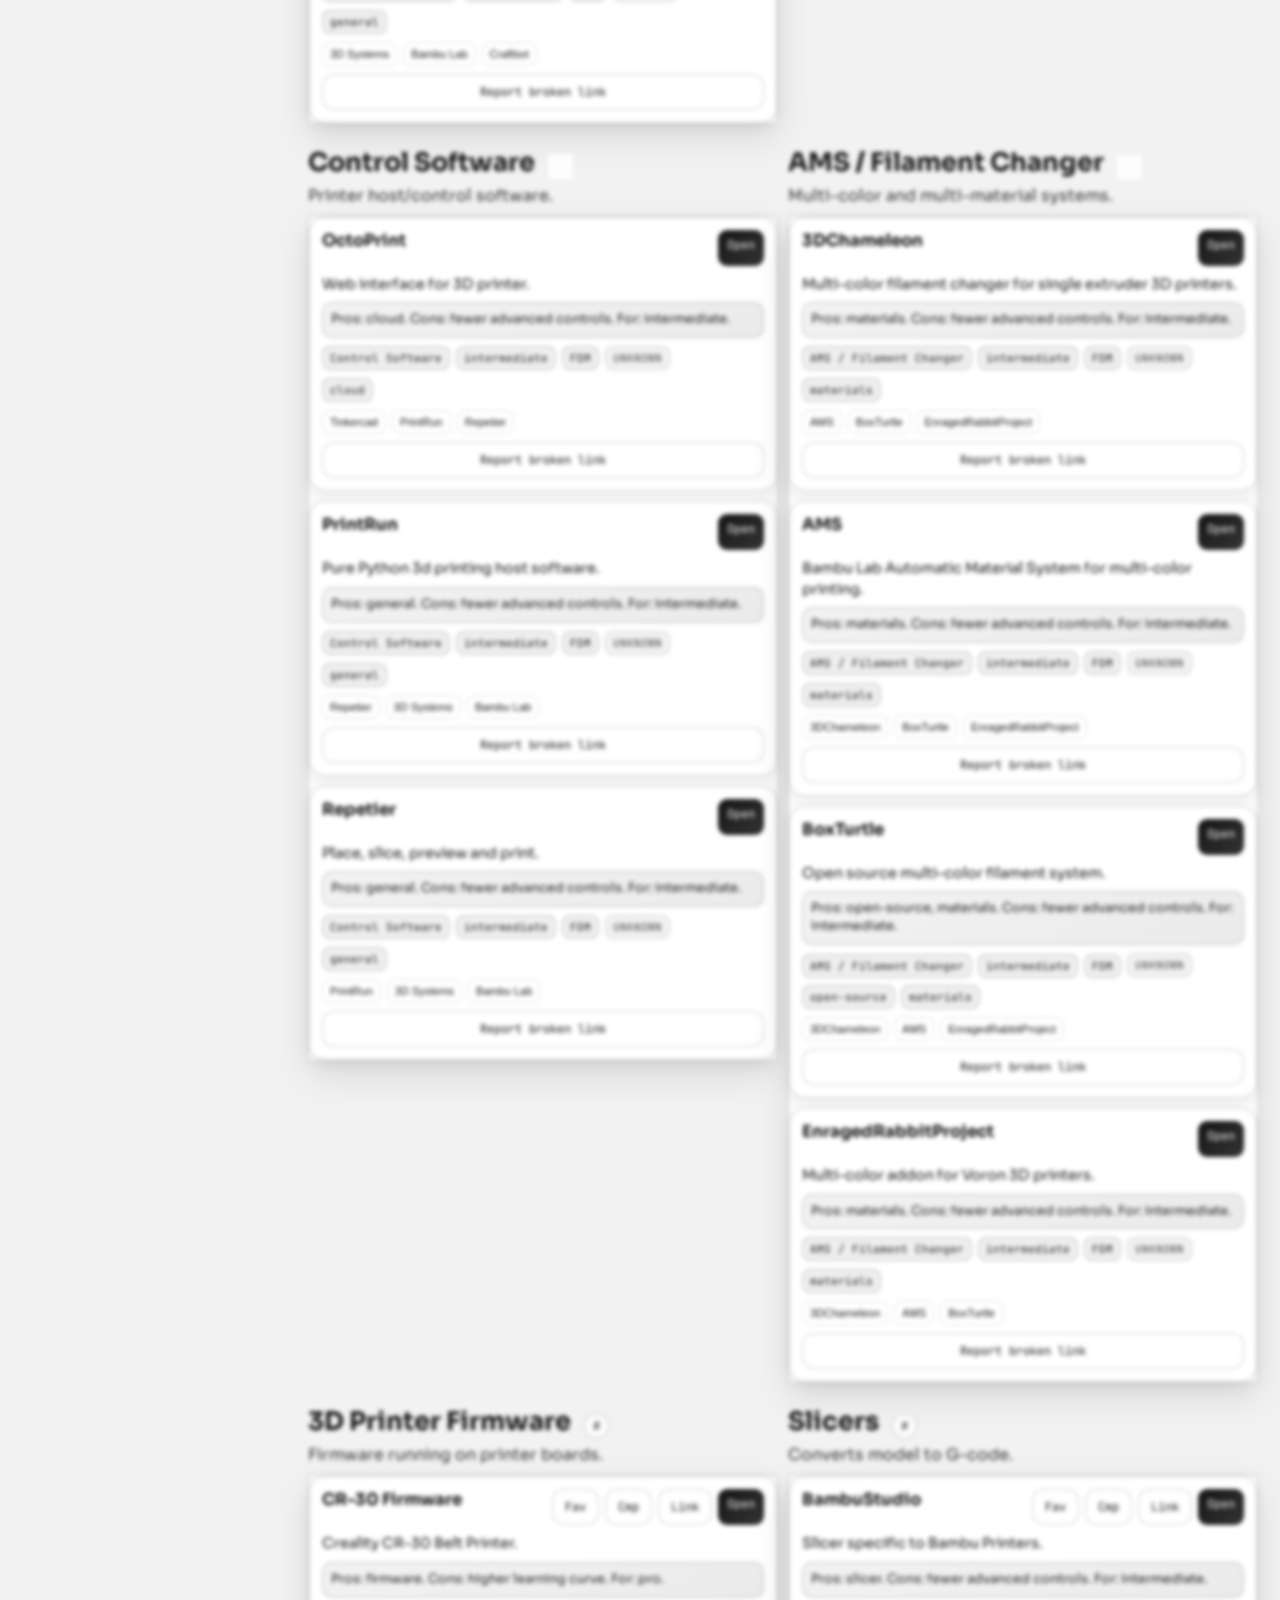
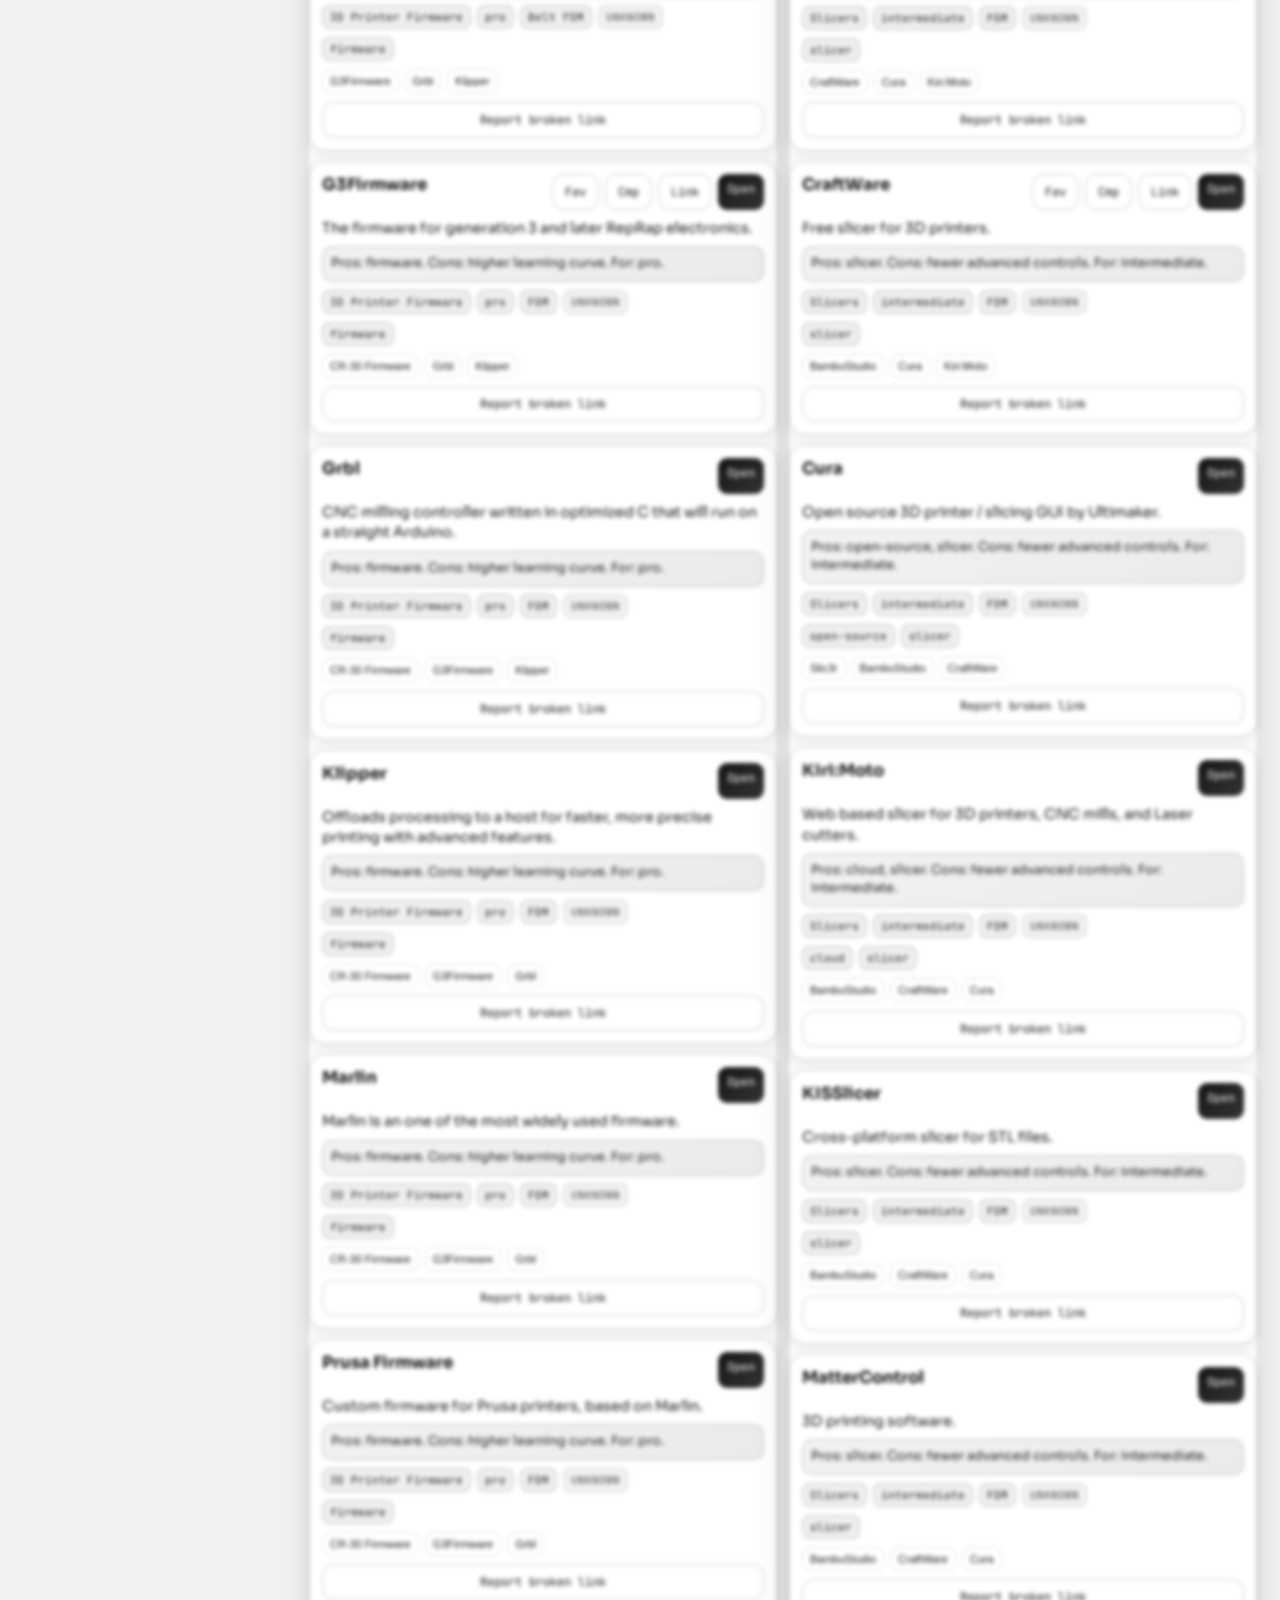
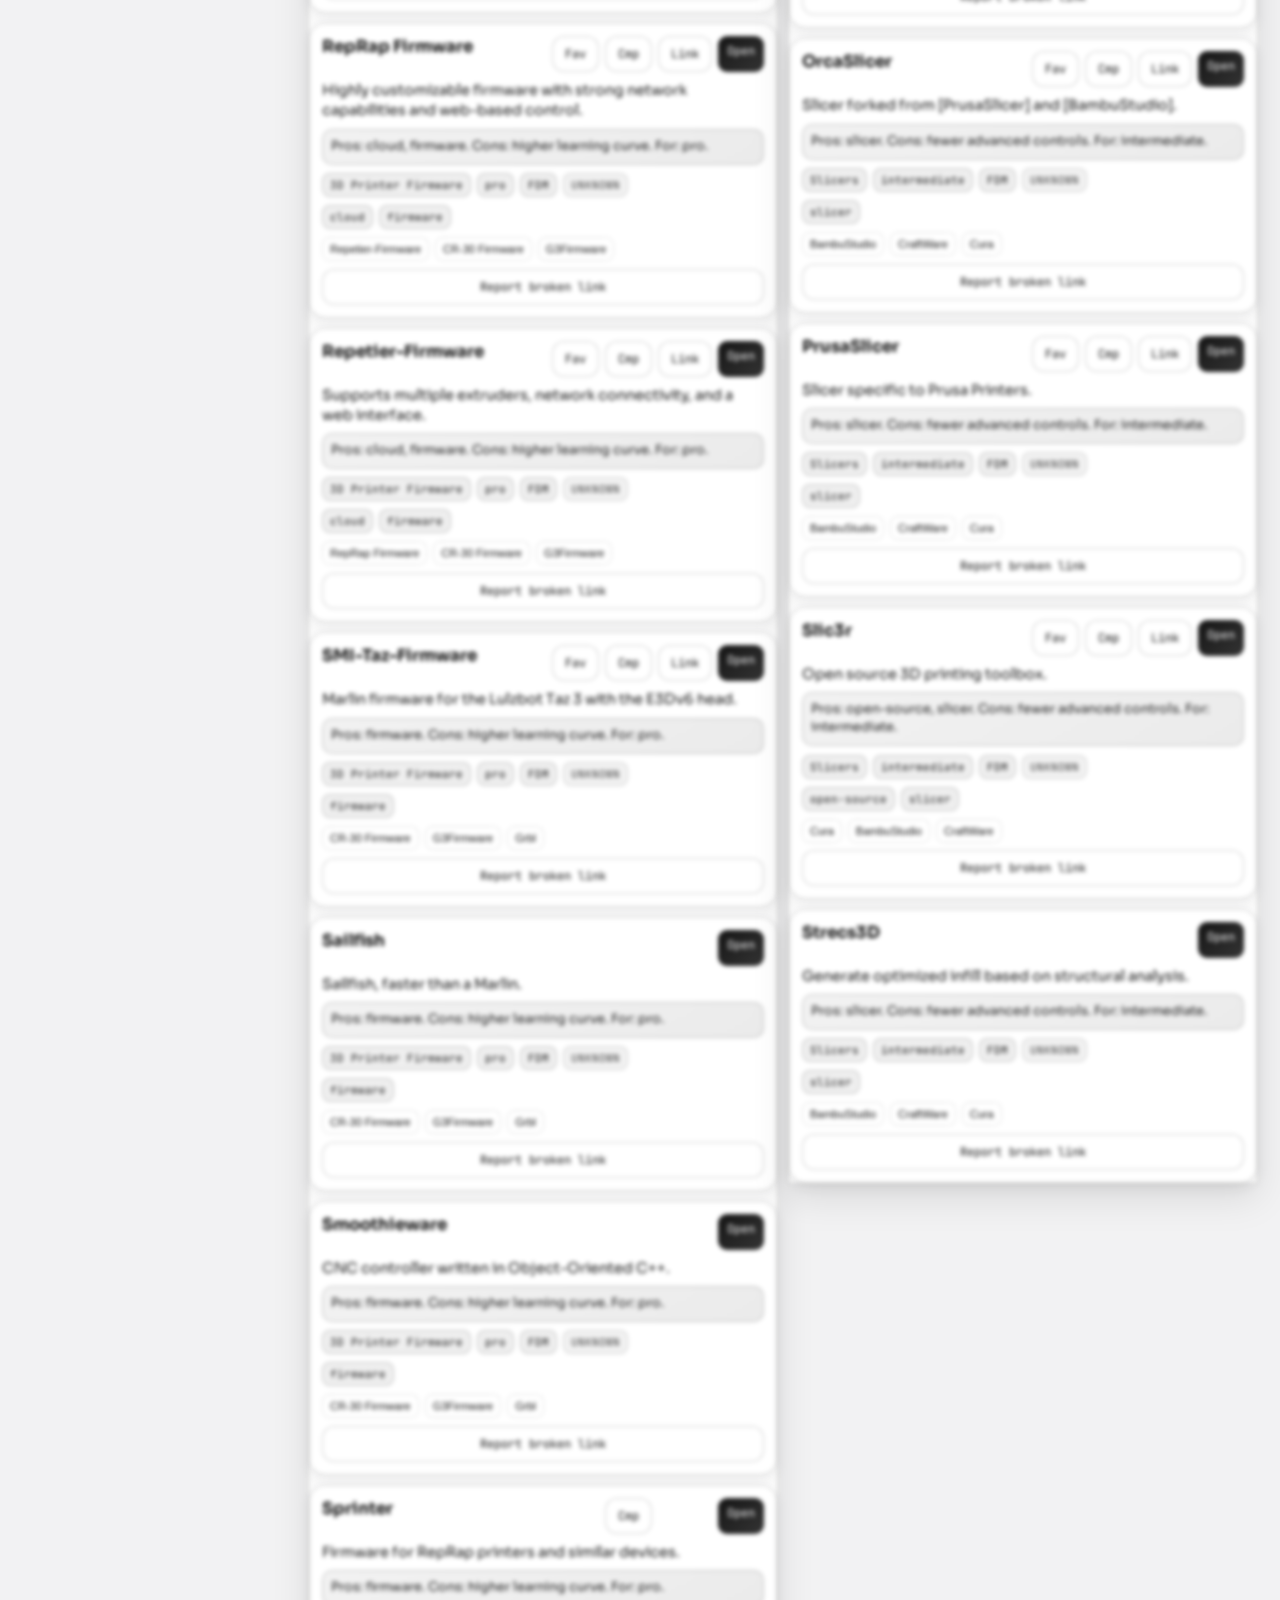
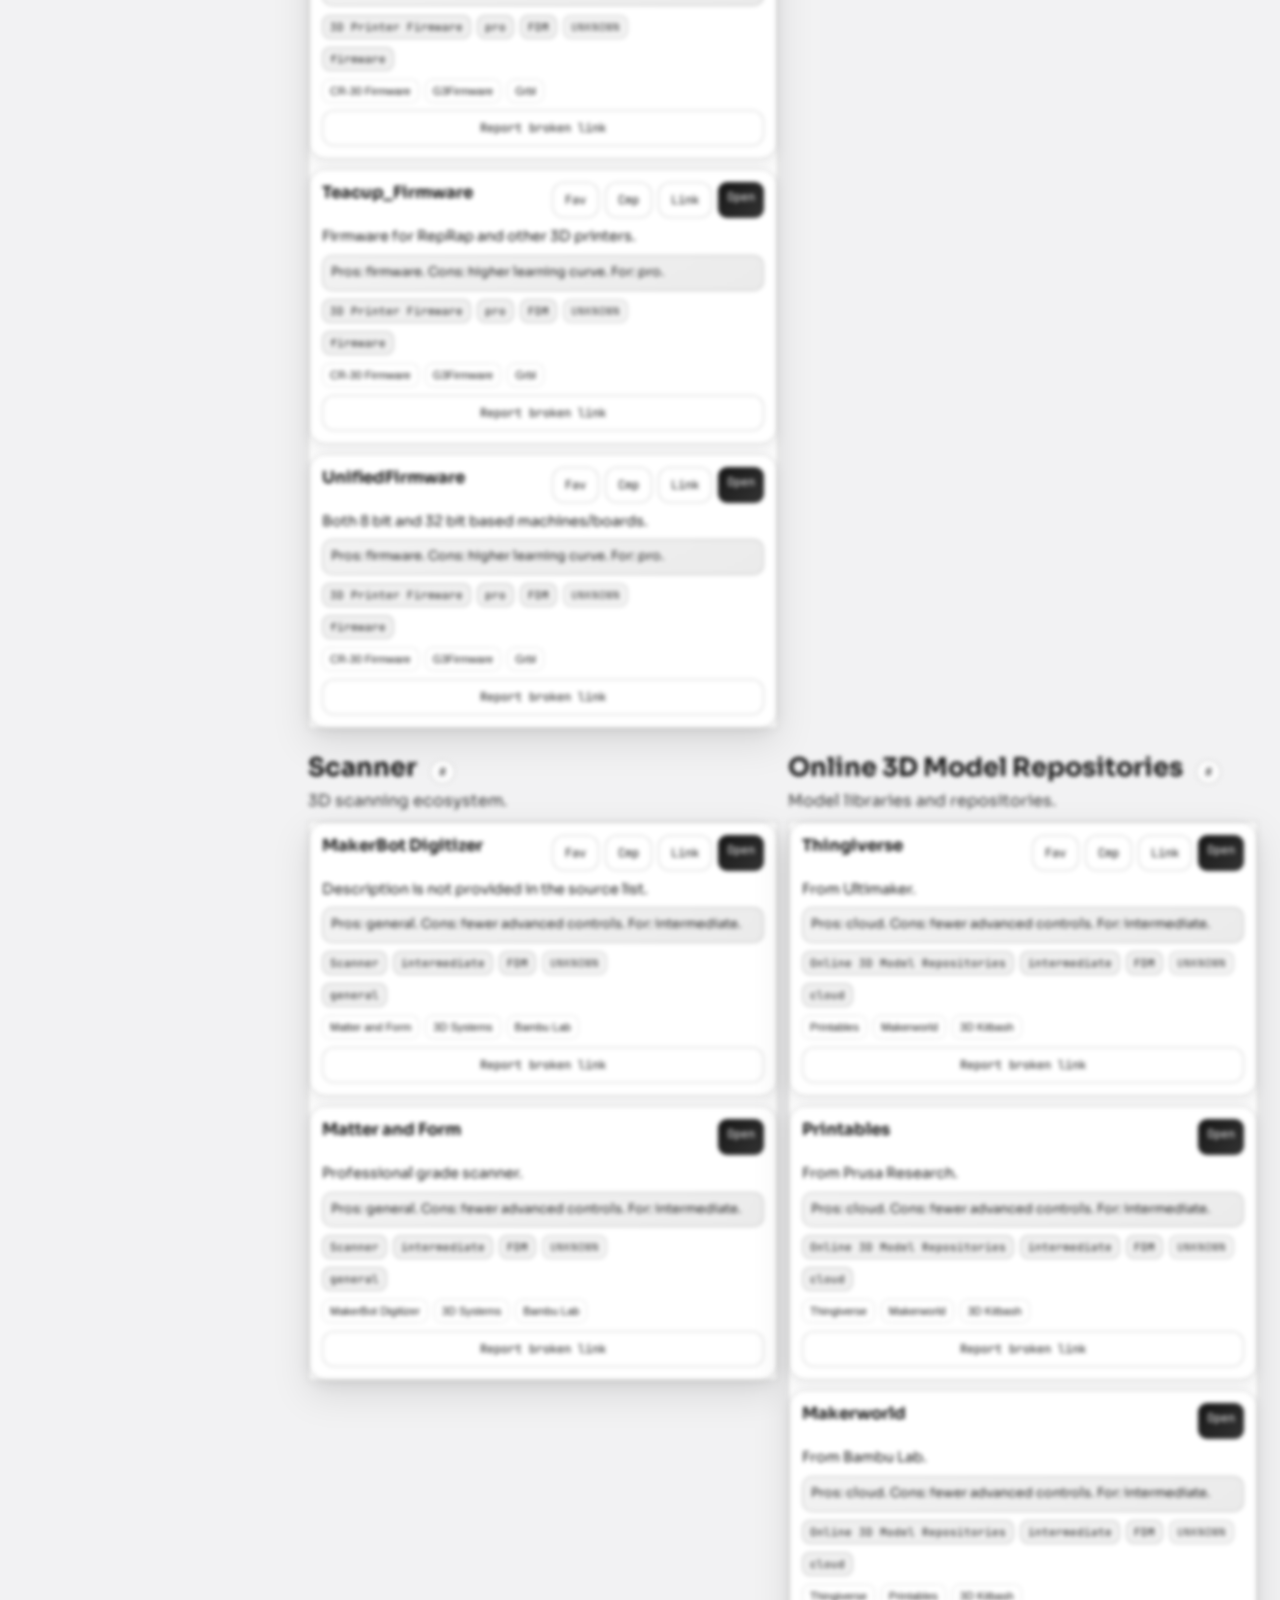
==== commit dc1e5cdb: "refactor: polish calculator flow, i18n labels, and numeric parsing" ====
--- a/index.html
+++ b/index.html
@@ -191,9 +191,9 @@
                 <label><span>Overhead %</span><input id="timeOverhead" type="number" min="0" value="18" /></label>
               </div>
               <div class="calc-preset-row">
-                <button class="mini-btn calc-preset" data-calc-profile="quality" type="button">Quality</button>
-                <button class="mini-btn calc-preset" data-calc-profile="balanced" type="button">Balanced</button>
-                <button class="mini-btn calc-preset" data-calc-profile="speed" type="button">Speed</button>
+                <button id="calcPresetQuality" class="mini-btn calc-preset" data-calc-profile="quality" type="button">Quality</button>
+                <button id="calcPresetBalanced" class="mini-btn calc-preset" data-calc-profile="balanced" type="button">Balanced</button>
+                <button id="calcPresetSpeed" class="mini-btn calc-preset" data-calc-profile="speed" type="button">Speed</button>
                 <button id="calcUseTimeBtn" class="mini-btn" type="button">Use for Cost</button>
               </div>
               <div class="calc-breakdown">
--- a/styles.css
+++ b/styles.css
@@ -381,7 +381,7 @@
   color: color-mix(in srgb, var(--bg) 95%, white);
 }
 
-.panel-grid { margin-top: 10px; display: grid; grid-template-columns: repeat(2, minmax(280px, 1fr)); gap: 10px; }
+.panel-grid { margin-top: 10px; display: grid; grid-template-columns: repeat(2, minmax(0, 1fr)); gap: 10px; }
 .panel { border-radius: 16px; padding: 13px; }
 .panel h2 { margin: 0 0 8px; font-size: 1.1rem; letter-spacing: -0.01em; }
 .panel h3 { margin: 0 0 8px; font-size: 0.97rem; }
@@ -389,18 +389,24 @@
 .stack-grid,
 .calc-grid { display: grid; gap: 8px; }
 .stack-grid { grid-template-columns: repeat(2, minmax(120px, 1fr)); }
-.calc-grid { grid-template-columns: repeat(2, minmax(150px, 1fr)); }
+.calc-grid { grid-template-columns: repeat(2, minmax(0, 1fr)); }
 .calc-suite {
   display: grid;
-  grid-template-columns: repeat(2, minmax(280px, 1fr));
+  grid-template-columns: repeat(2, minmax(0, 1fr));
   gap: 10px;
+  min-width: 0;
 }
 .calc-card {
   border: 1px solid var(--line);
   border-radius: 14px;
   padding: 10px;
   background: color-mix(in srgb, var(--paper-strong) 94%, transparent);
-}
+  min-width: 0;
+  overflow: hidden;
+}
+.calc-grid label { min-width: 0; }
+.calc-grid input,
+.calc-grid select { min-width: 0; }
 .calc-breakdown {
   margin-top: 10px;
   display: grid;
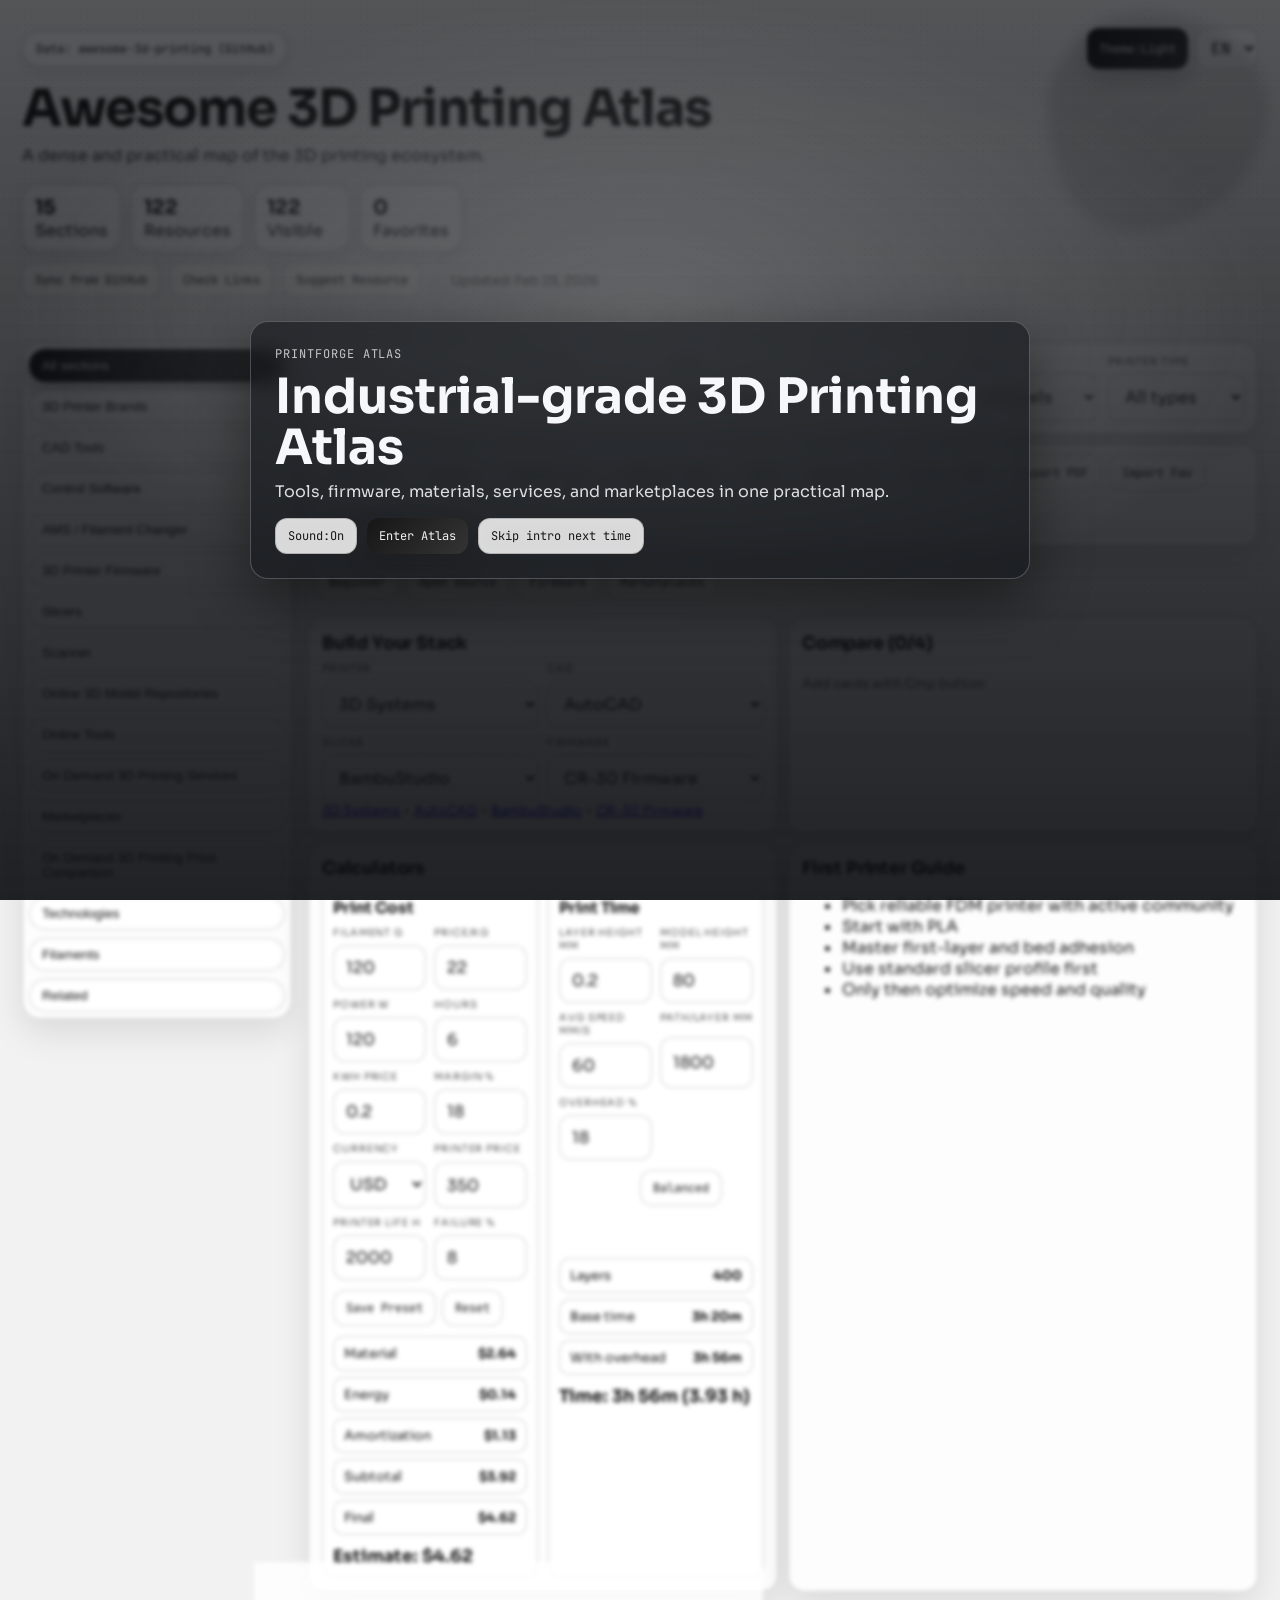
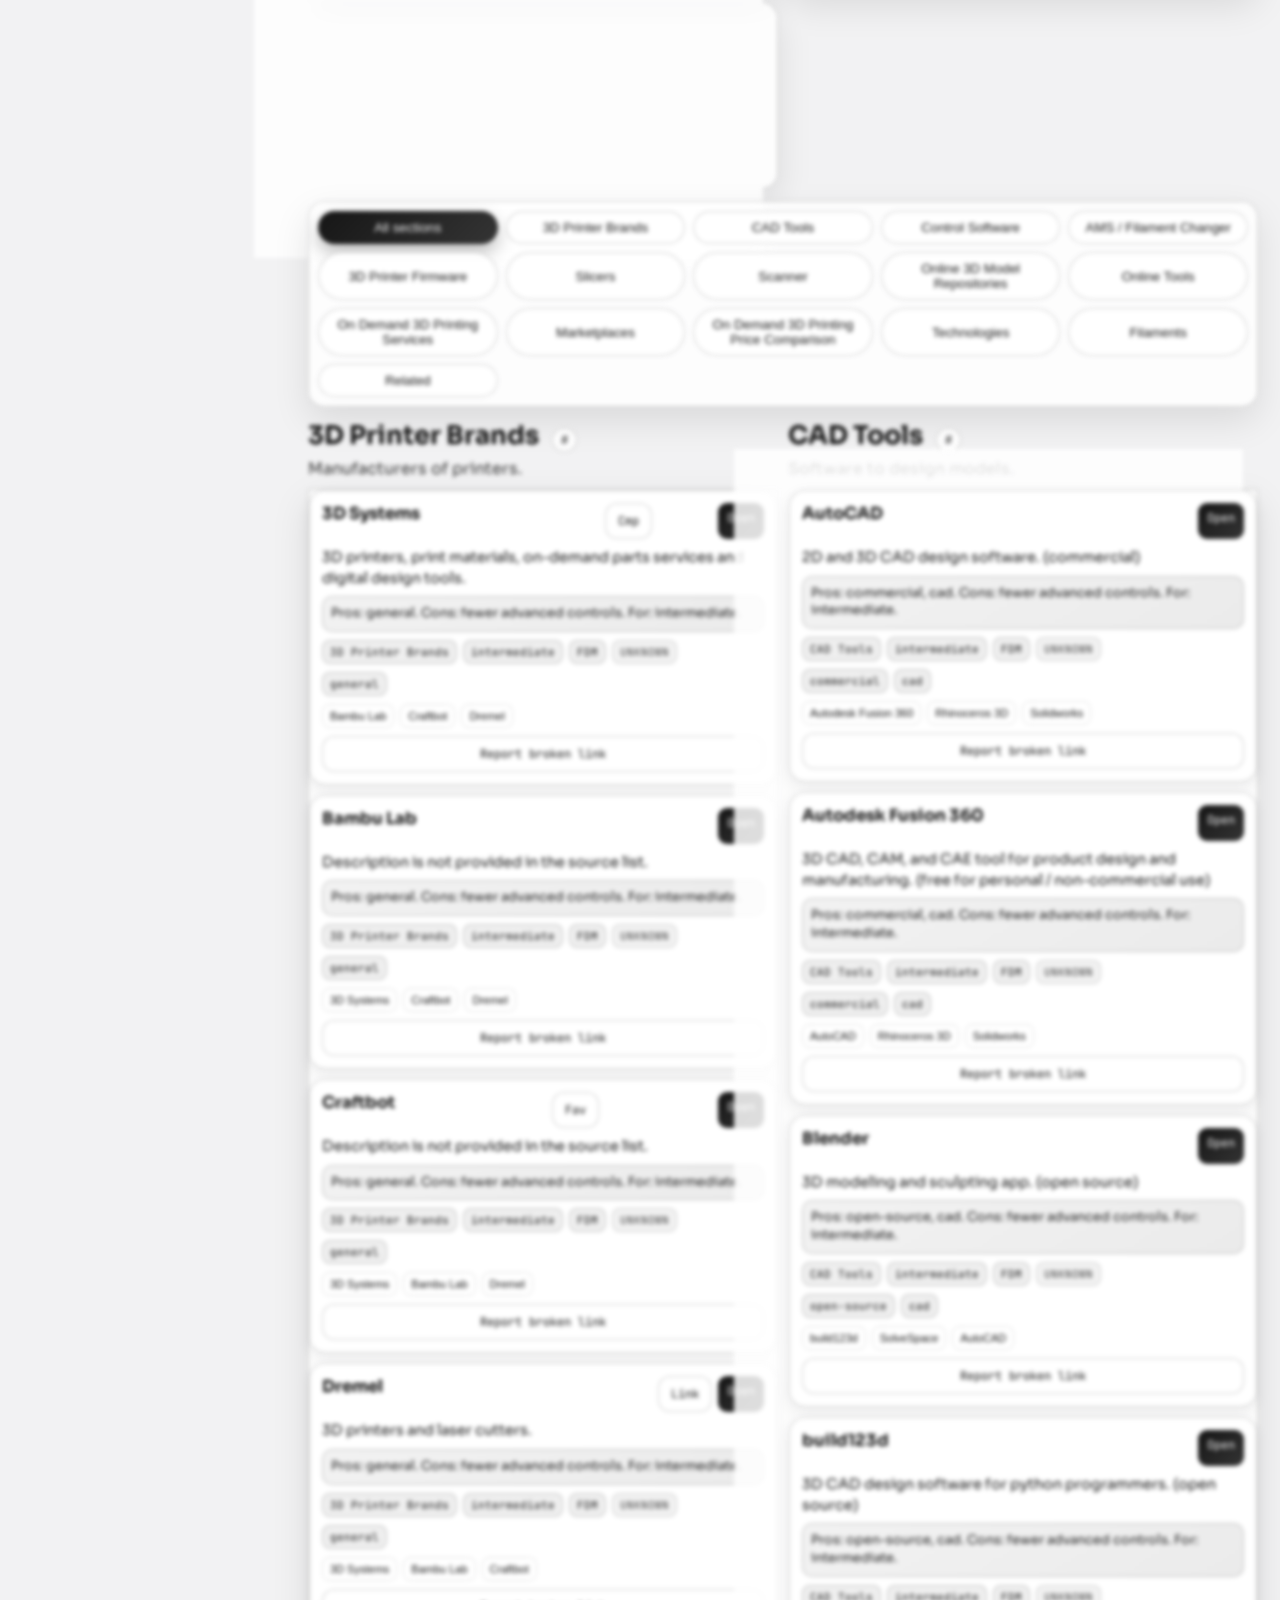
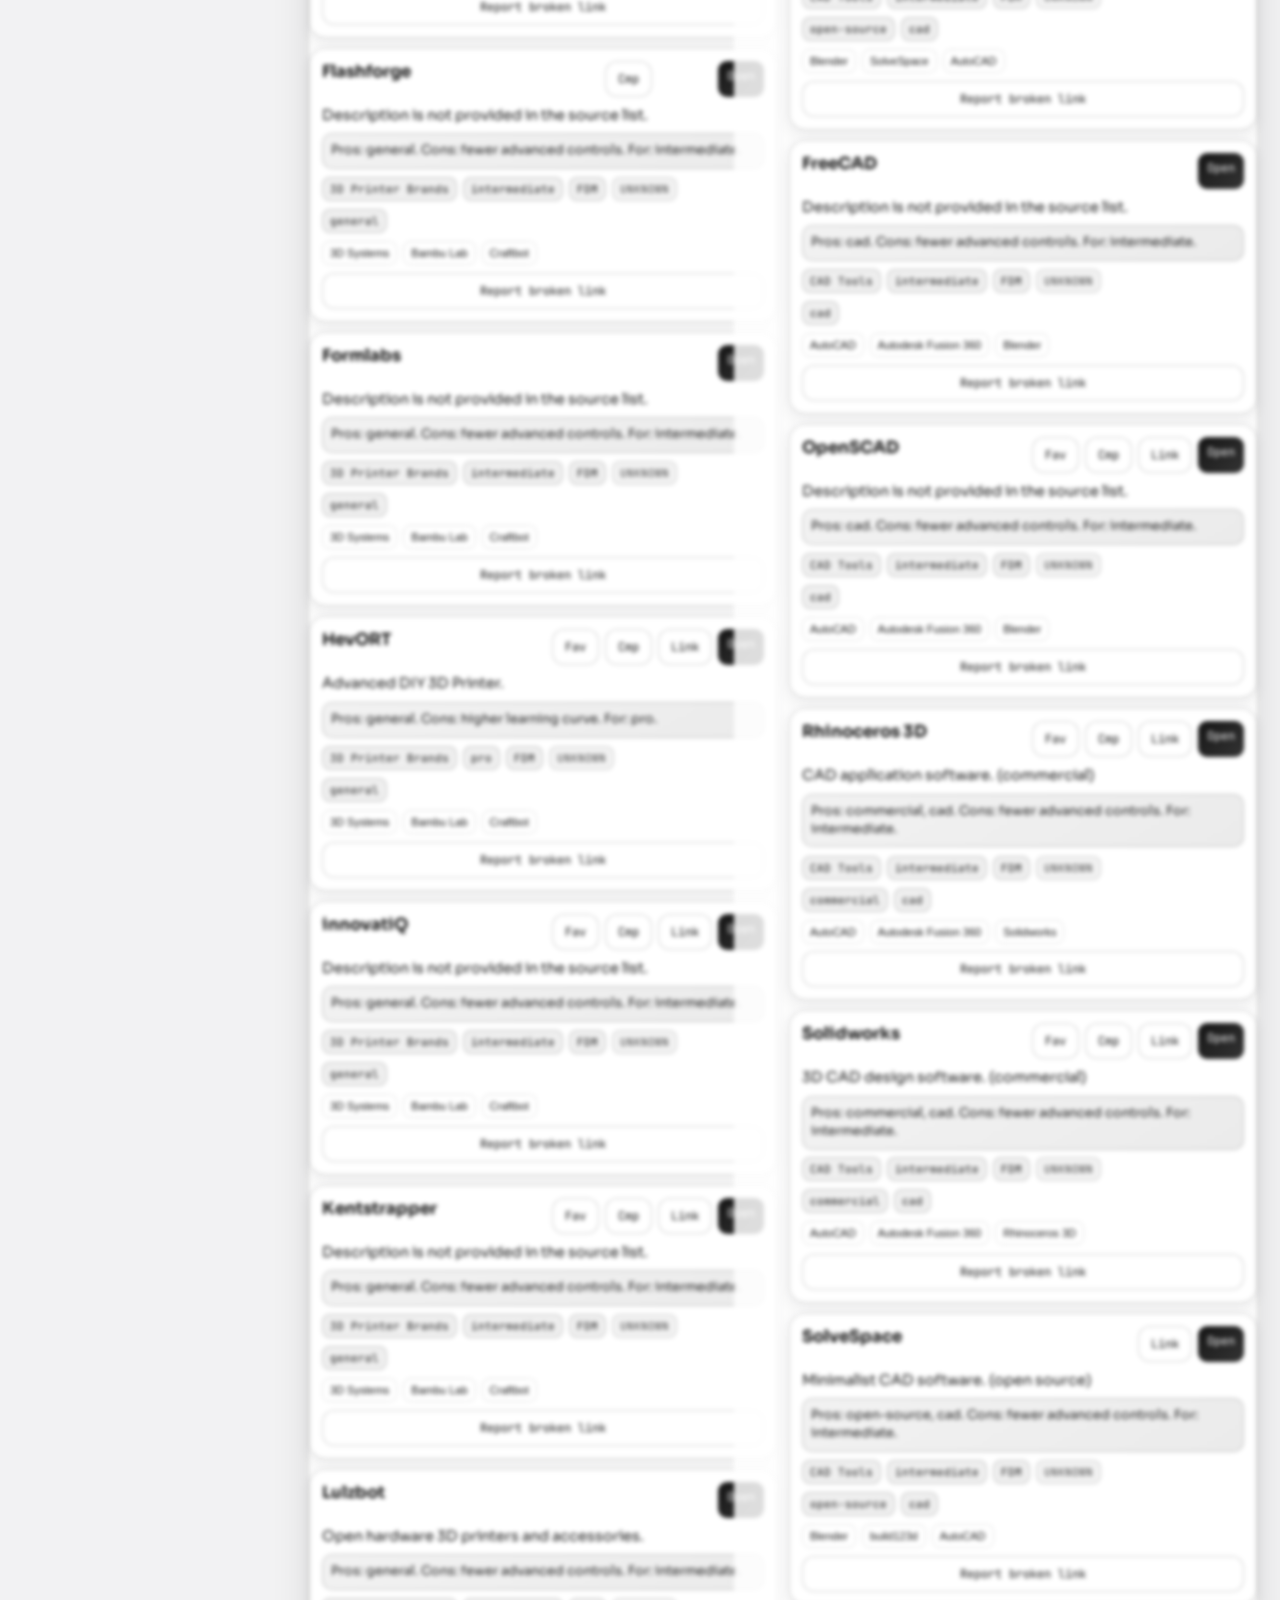
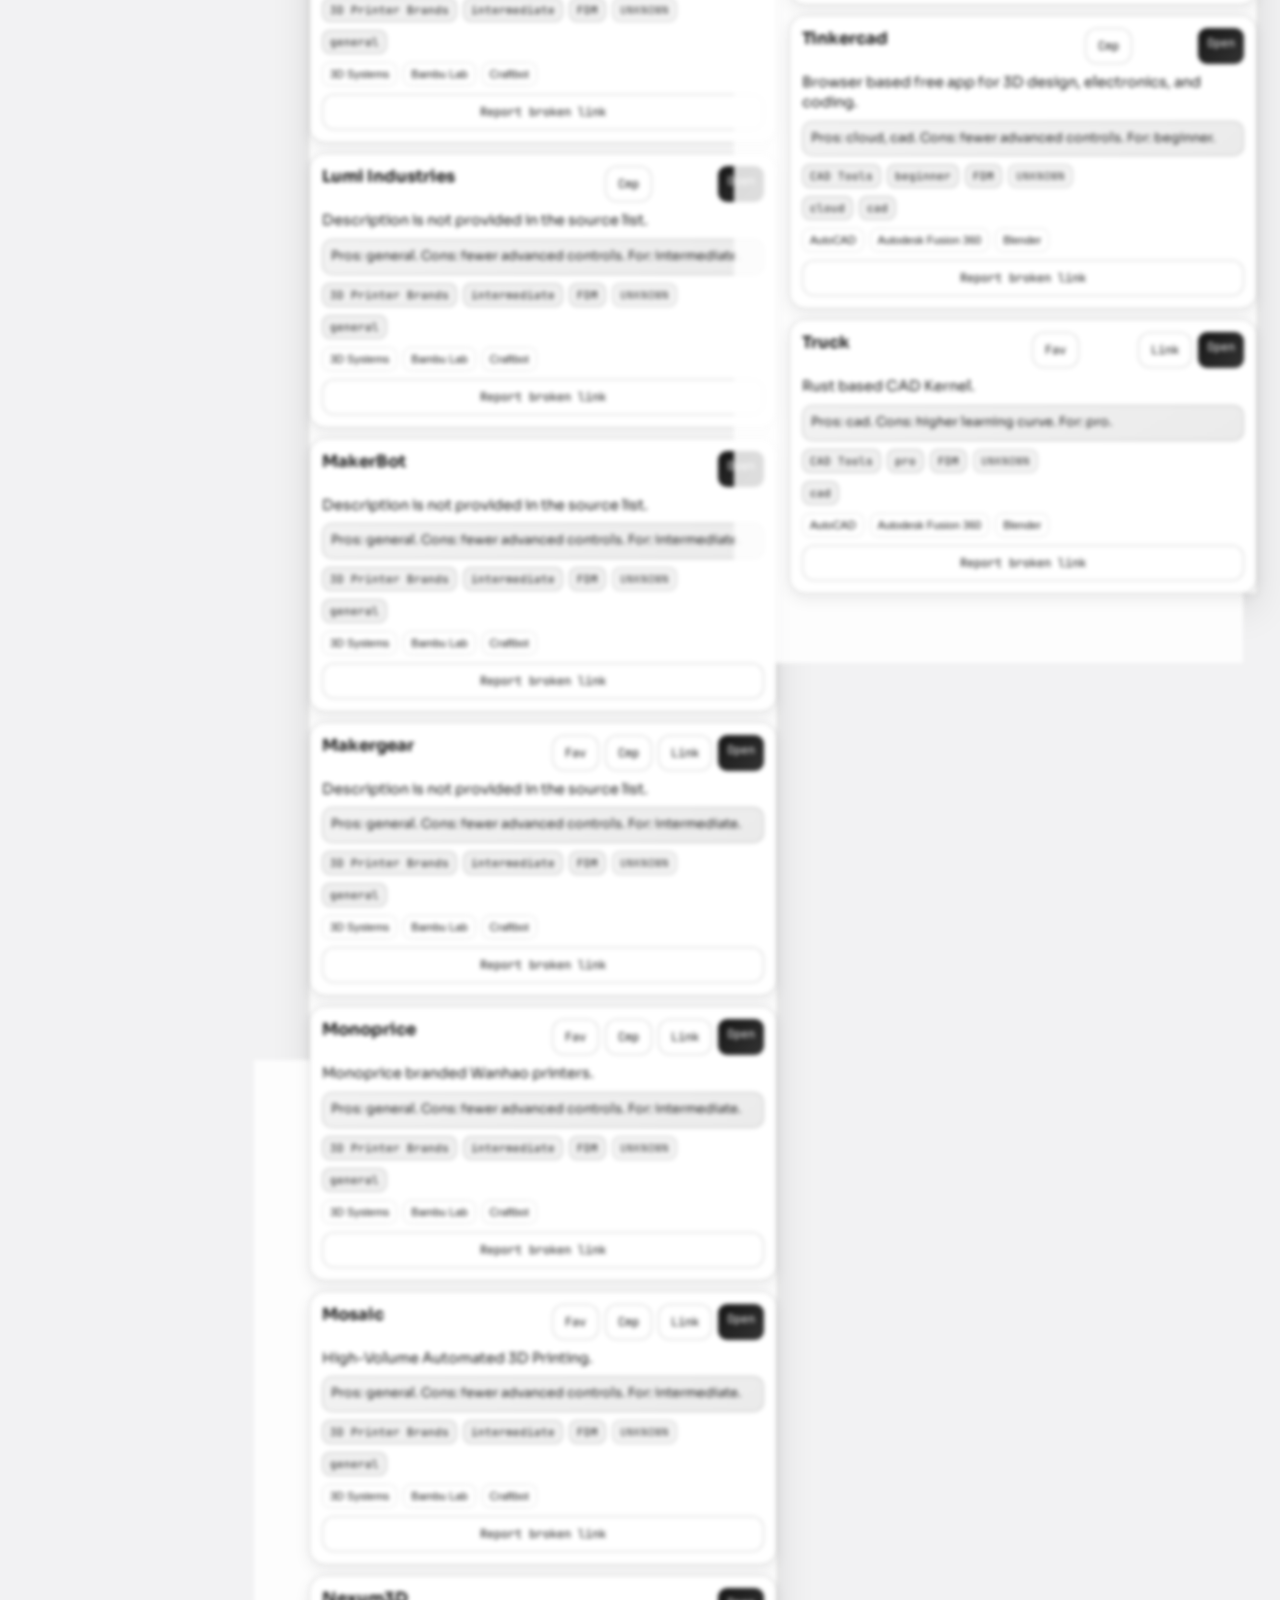
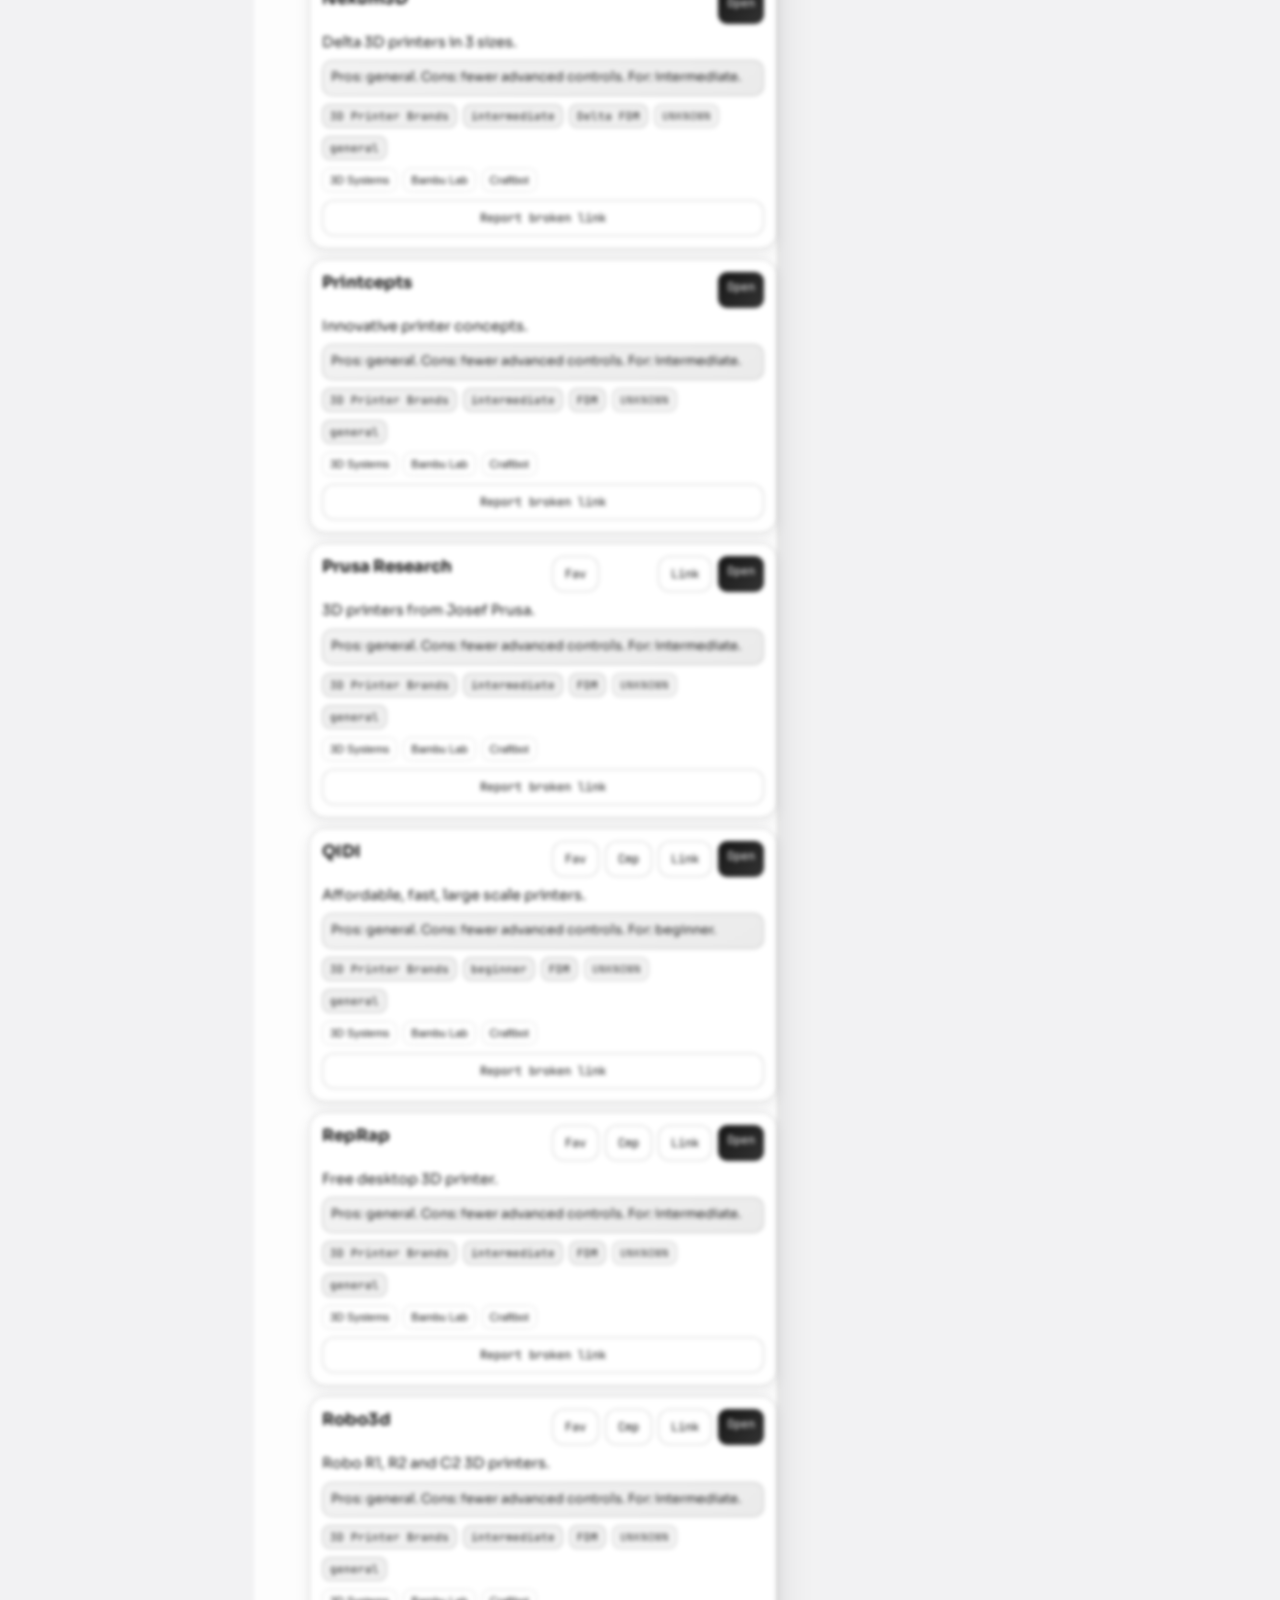
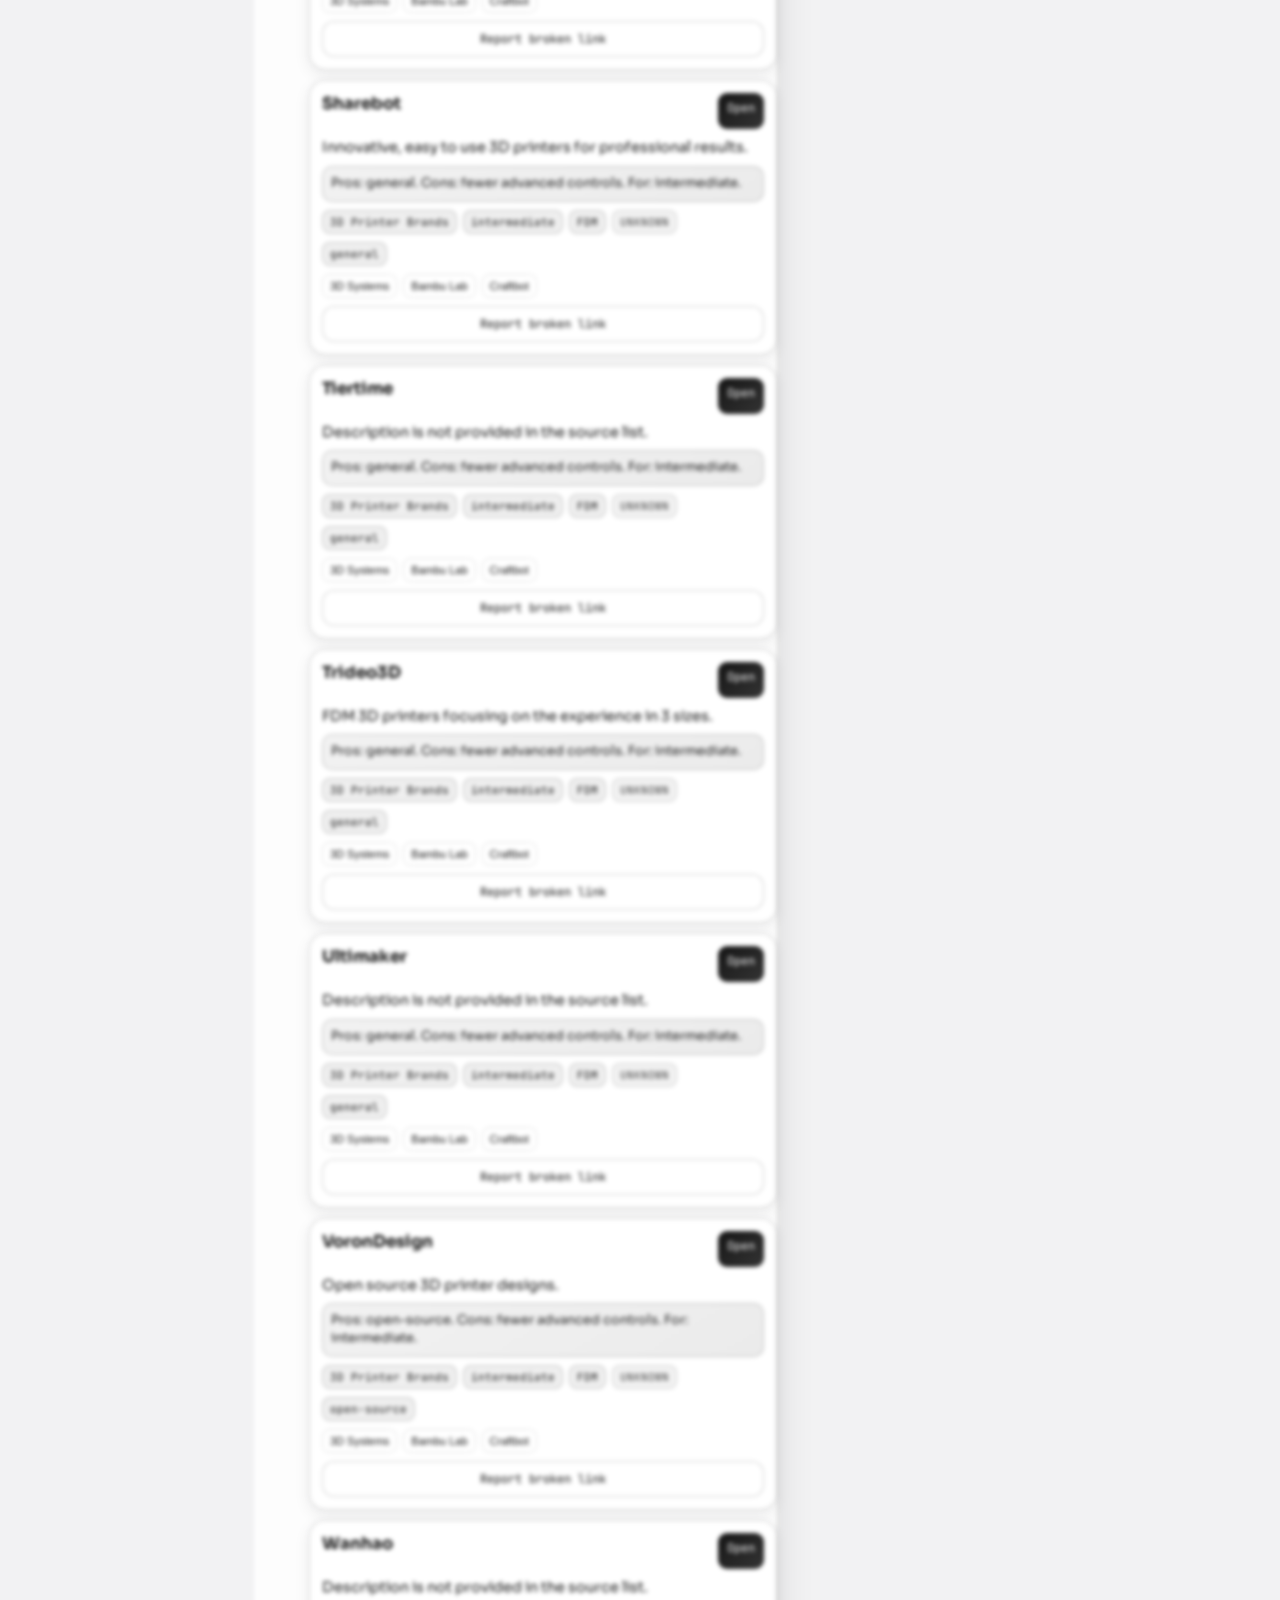
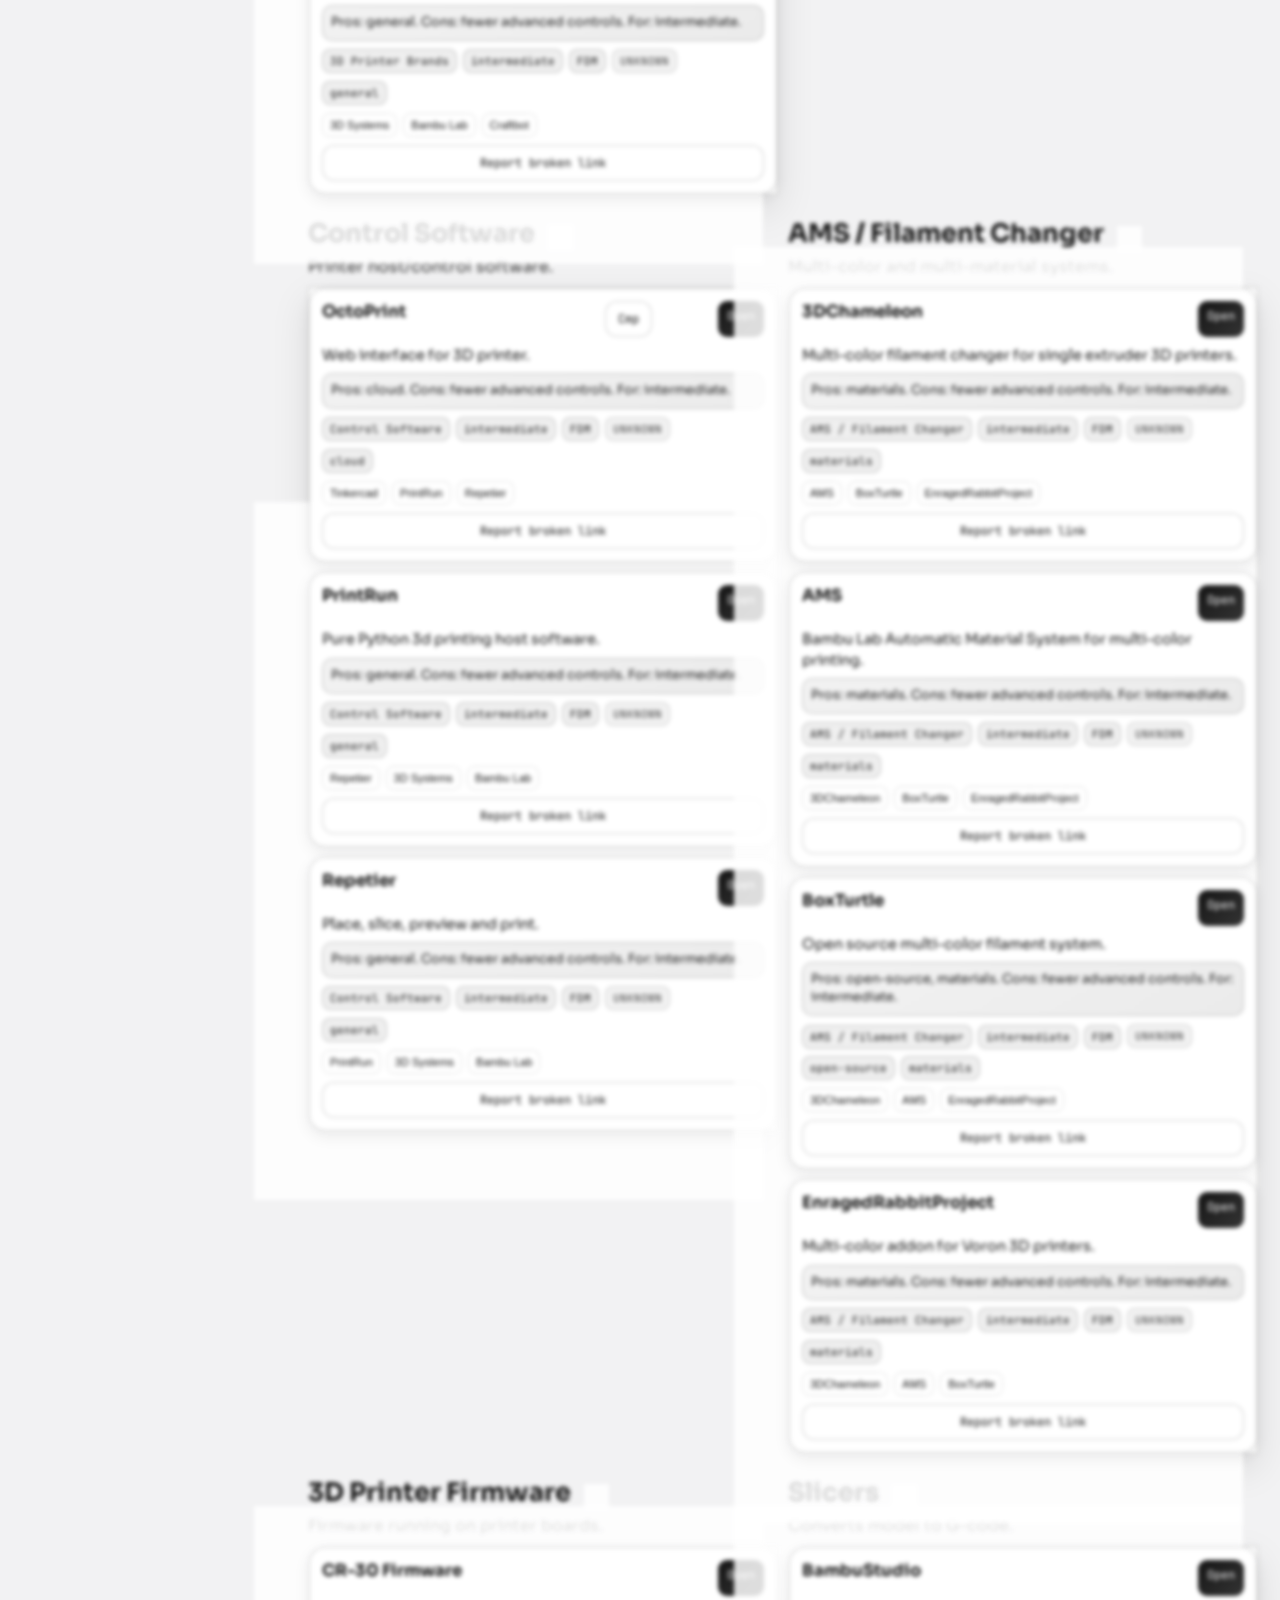
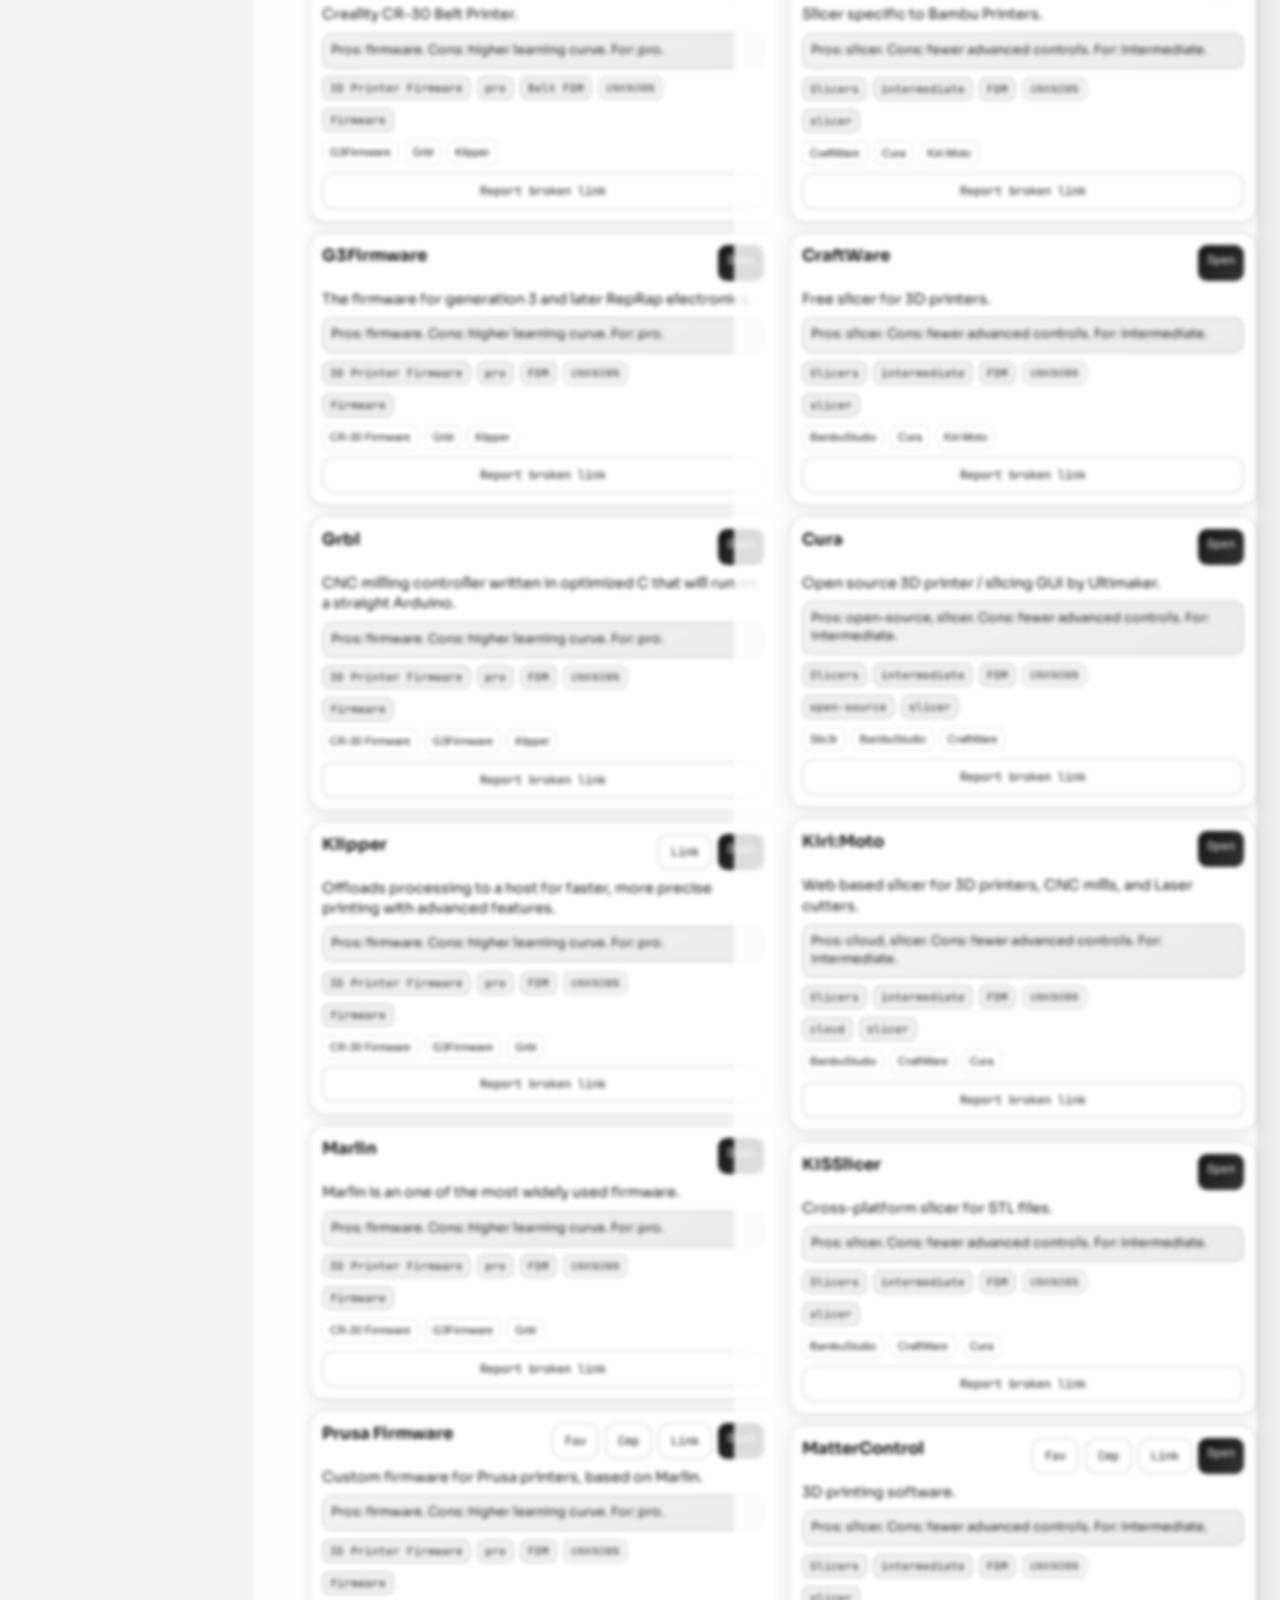
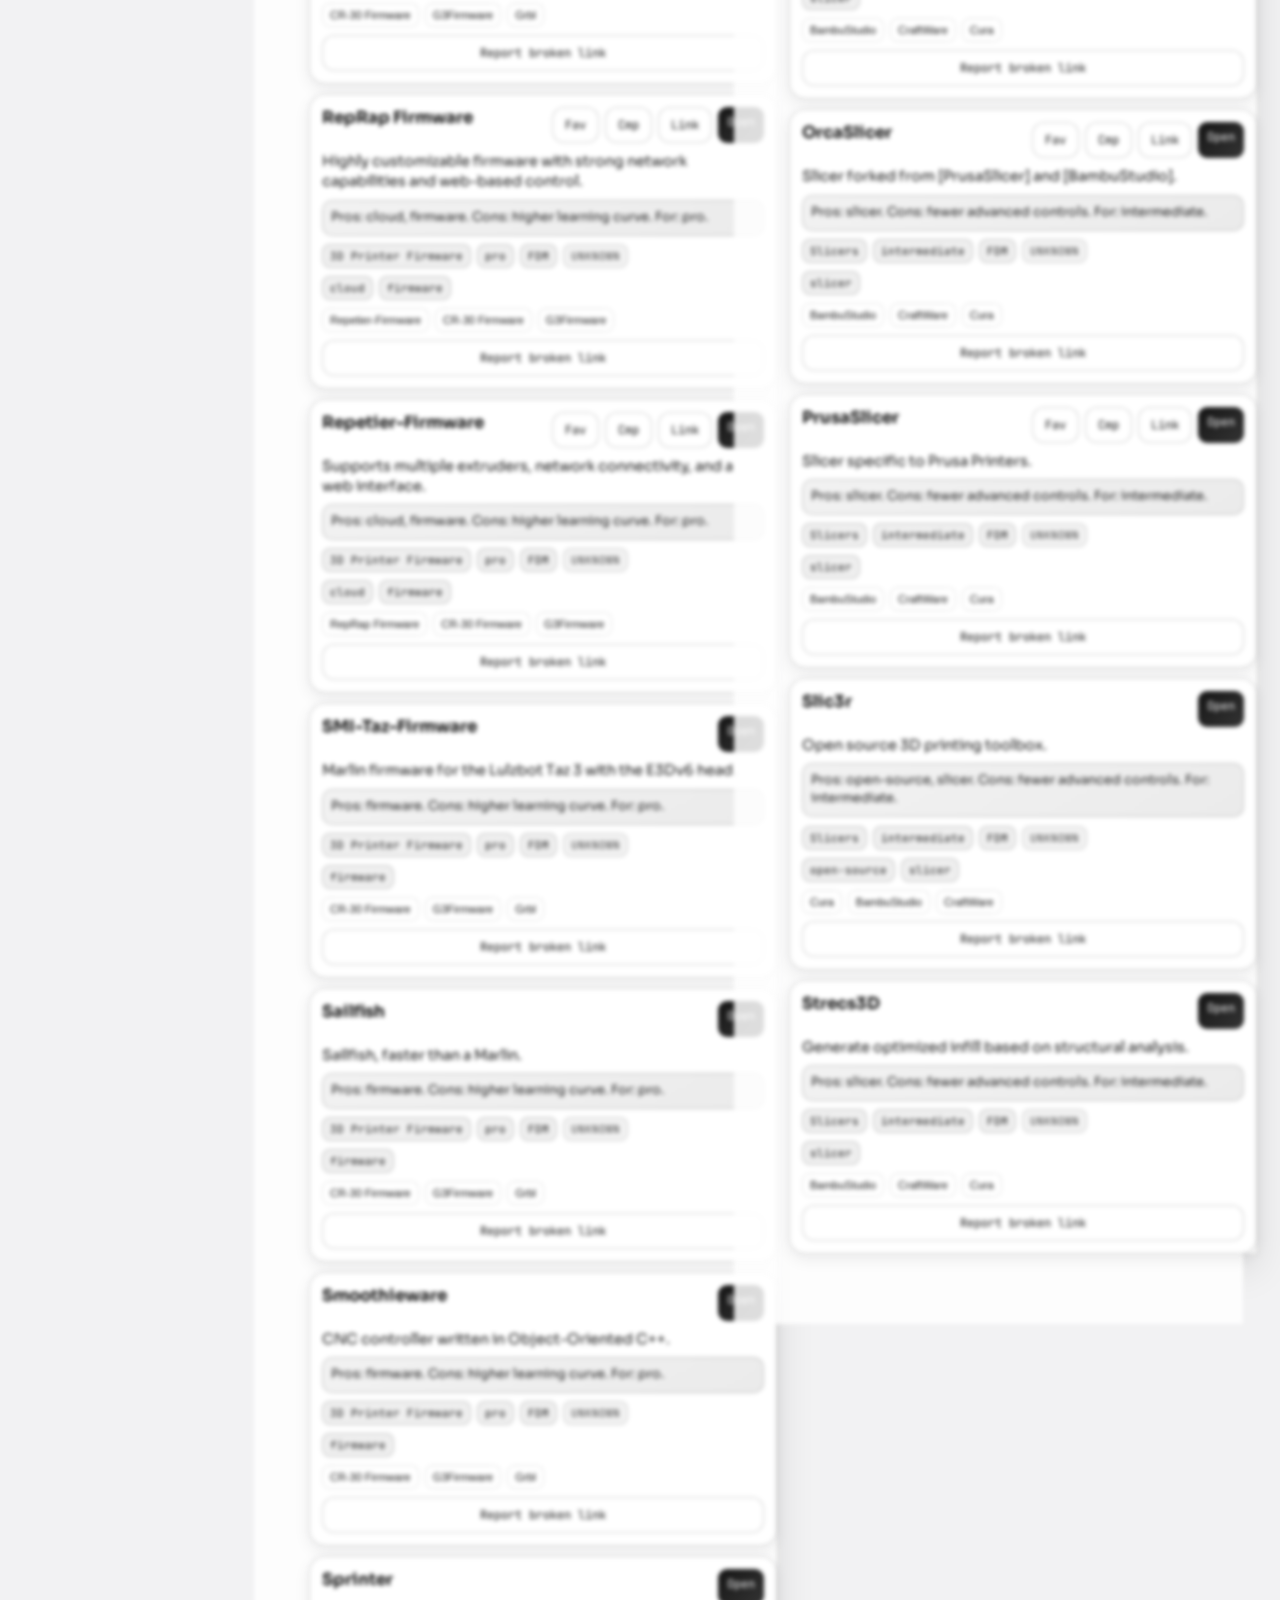
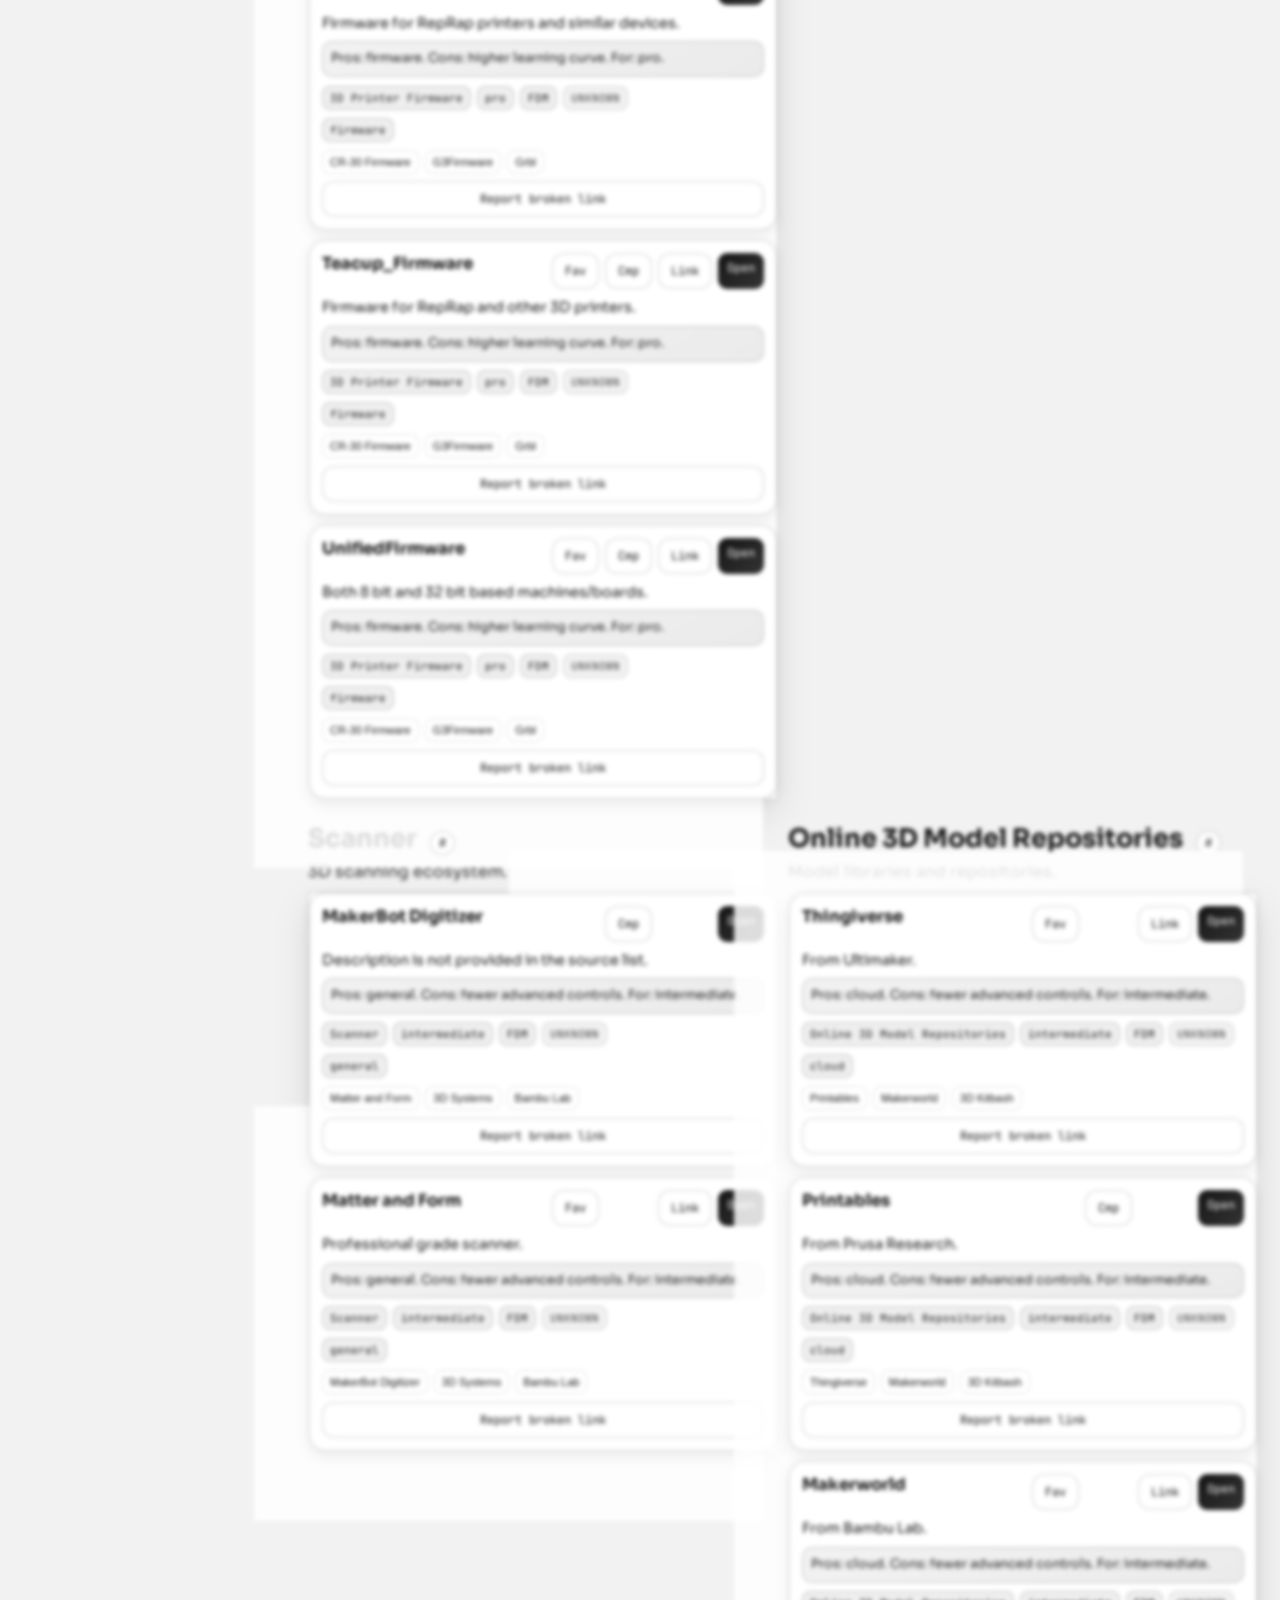
==== commit f12463e7: "feat: cinematic theme wipe transition for dark/light toggle" ====
--- a/index.html
+++ b/index.html
@@ -20,6 +20,7 @@
   <link rel="stylesheet" href="./styles.css" />
 </head>
 <body>
+  <div id="themeWipe" class="theme-wipe" aria-hidden="true"></div>
   <div class="bg-noise" aria-hidden="true"></div>
   <div id="runtimeError" class="runtime-error" hidden></div>
   <section id="introScreen" class="intro-screen" aria-label="Intro screen">
--- a/styles.css
+++ b/styles.css
@@ -80,6 +80,48 @@
   font-size: 12px;
 }
 
+.theme-wipe {
+  position: fixed;
+  inset: 0;
+  z-index: 2400;
+  pointer-events: none;
+  opacity: 0;
+  clip-path: circle(0 at var(--wipe-x, 50%) var(--wipe-y, 50%));
+  will-change: clip-path, opacity;
+}
+.theme-wipe.to-dark {
+  background:
+    radial-gradient(500px 300px at 50% 40%, rgba(255, 255, 255, 0.08), transparent 70%),
+    linear-gradient(180deg, #10131a 0%, #0b0d12 100%);
+}
+.theme-wipe.to-light {
+  background:
+    radial-gradient(500px 300px at 50% 40%, rgba(255, 255, 255, 0.78), transparent 70%),
+    linear-gradient(180deg, #f6f6f7 0%, #ececee 100%);
+}
+.theme-wipe.active {
+  animation: themeWipe 780ms cubic-bezier(0.22, 0.8, 0.18, 1) forwards;
+}
+@keyframes themeWipe {
+  0% {
+    clip-path: circle(0 at var(--wipe-x, 50%) var(--wipe-y, 50%));
+    opacity: 0;
+  }
+  10% { opacity: 1; }
+  85% { opacity: 1; }
+  100% {
+    clip-path: circle(160vmax at var(--wipe-x, 50%) var(--wipe-y, 50%));
+    opacity: 0;
+  }
+}
+
+@media (prefers-reduced-motion: reduce) {
+  .theme-wipe.active {
+    animation: none;
+    opacity: 0;
+  }
+}
+
 .intro-screen {
   position: fixed;
   inset: 0;
@@ -443,10 +485,12 @@
   margin-top: 12px;
   border-radius: 16px;
   padding: 9px;
-  display: flex;
-  flex-wrap: wrap;
+  display: grid;
+  grid-template-columns: repeat(auto-fit, minmax(170px, 1fr));
   gap: 8px;
-  overflow: hidden;
+  max-width: 100%;
+  overflow-x: hidden;
+  overflow-y: visible;
 }
 
 .section-chip {
@@ -455,7 +499,10 @@
   background: color-mix(in srgb, var(--paper-strong) 92%, transparent);
   color: var(--ink);
   padding: 8px 12px;
-  white-space: nowrap;
+  white-space: normal;
+  width: 100%;
+  min-width: 0;
+  text-align: center;
   font-size: 0.83rem;
   cursor: pointer;
 }
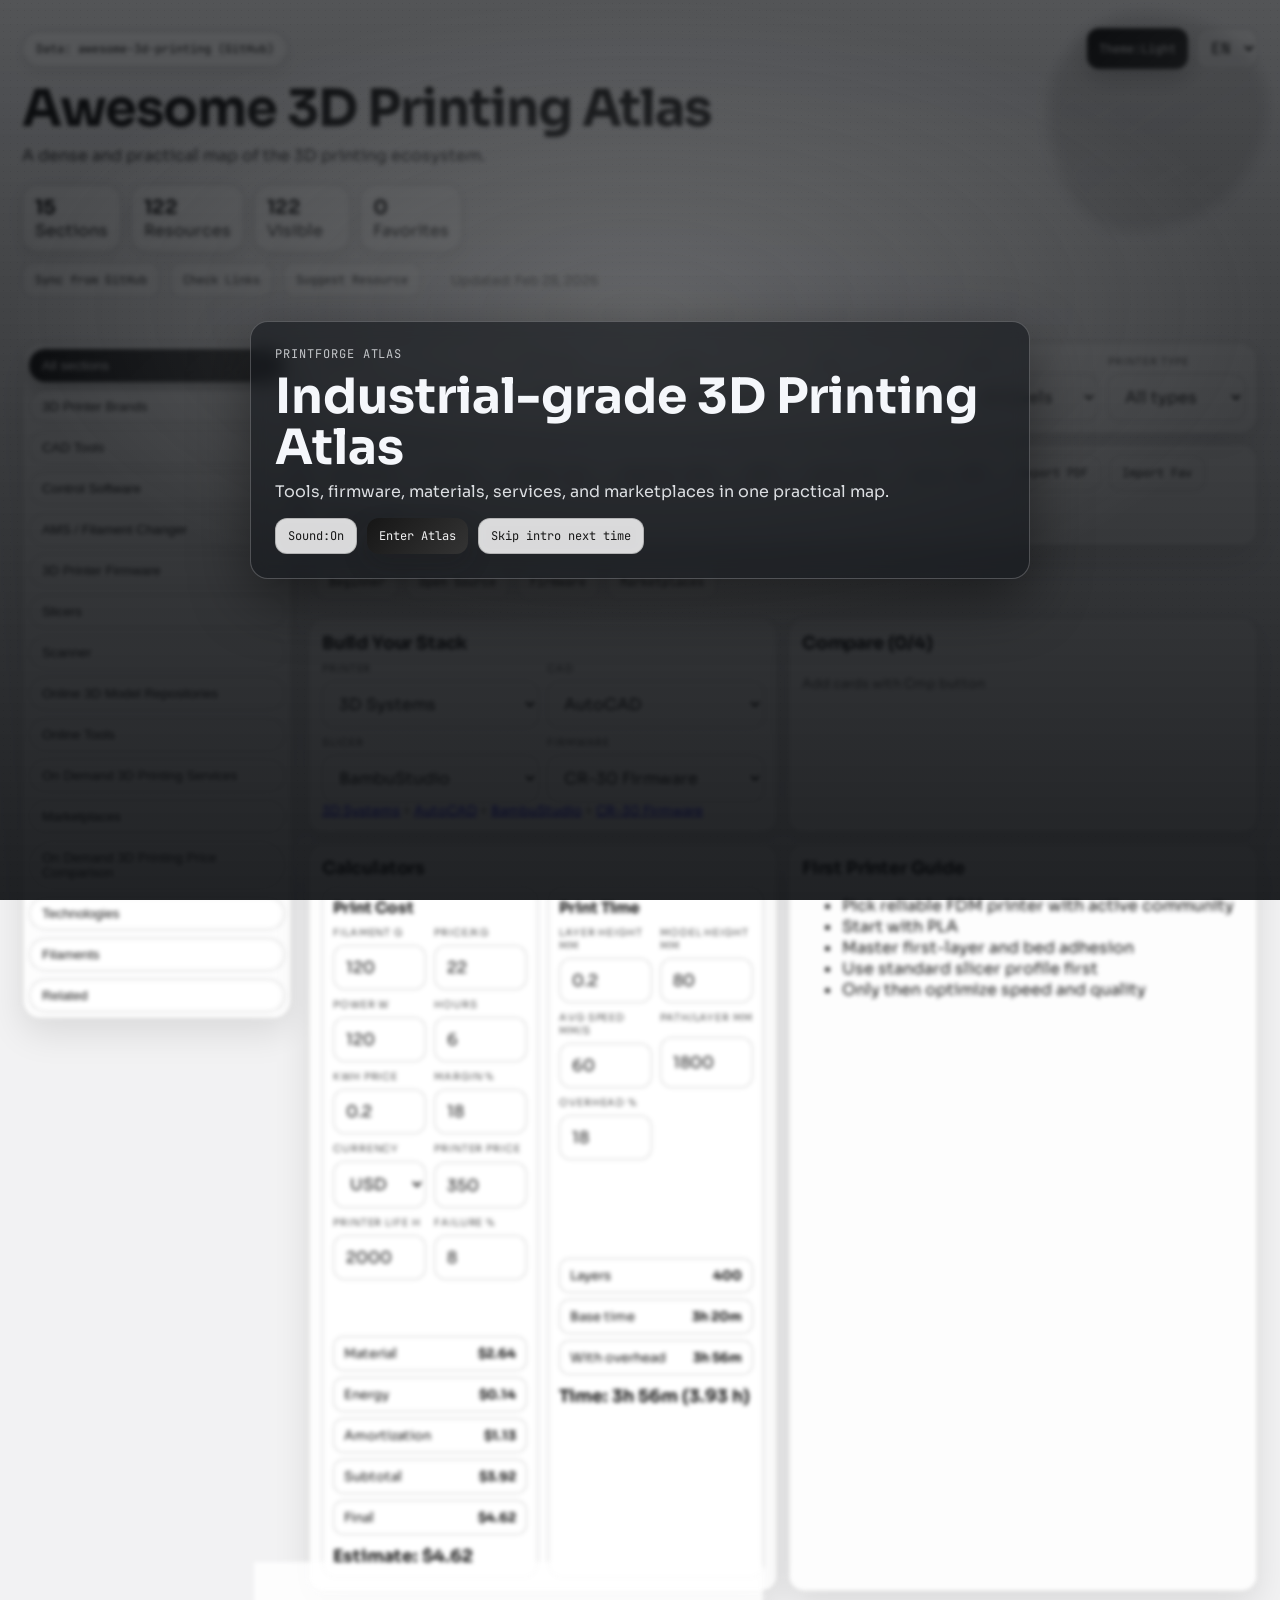
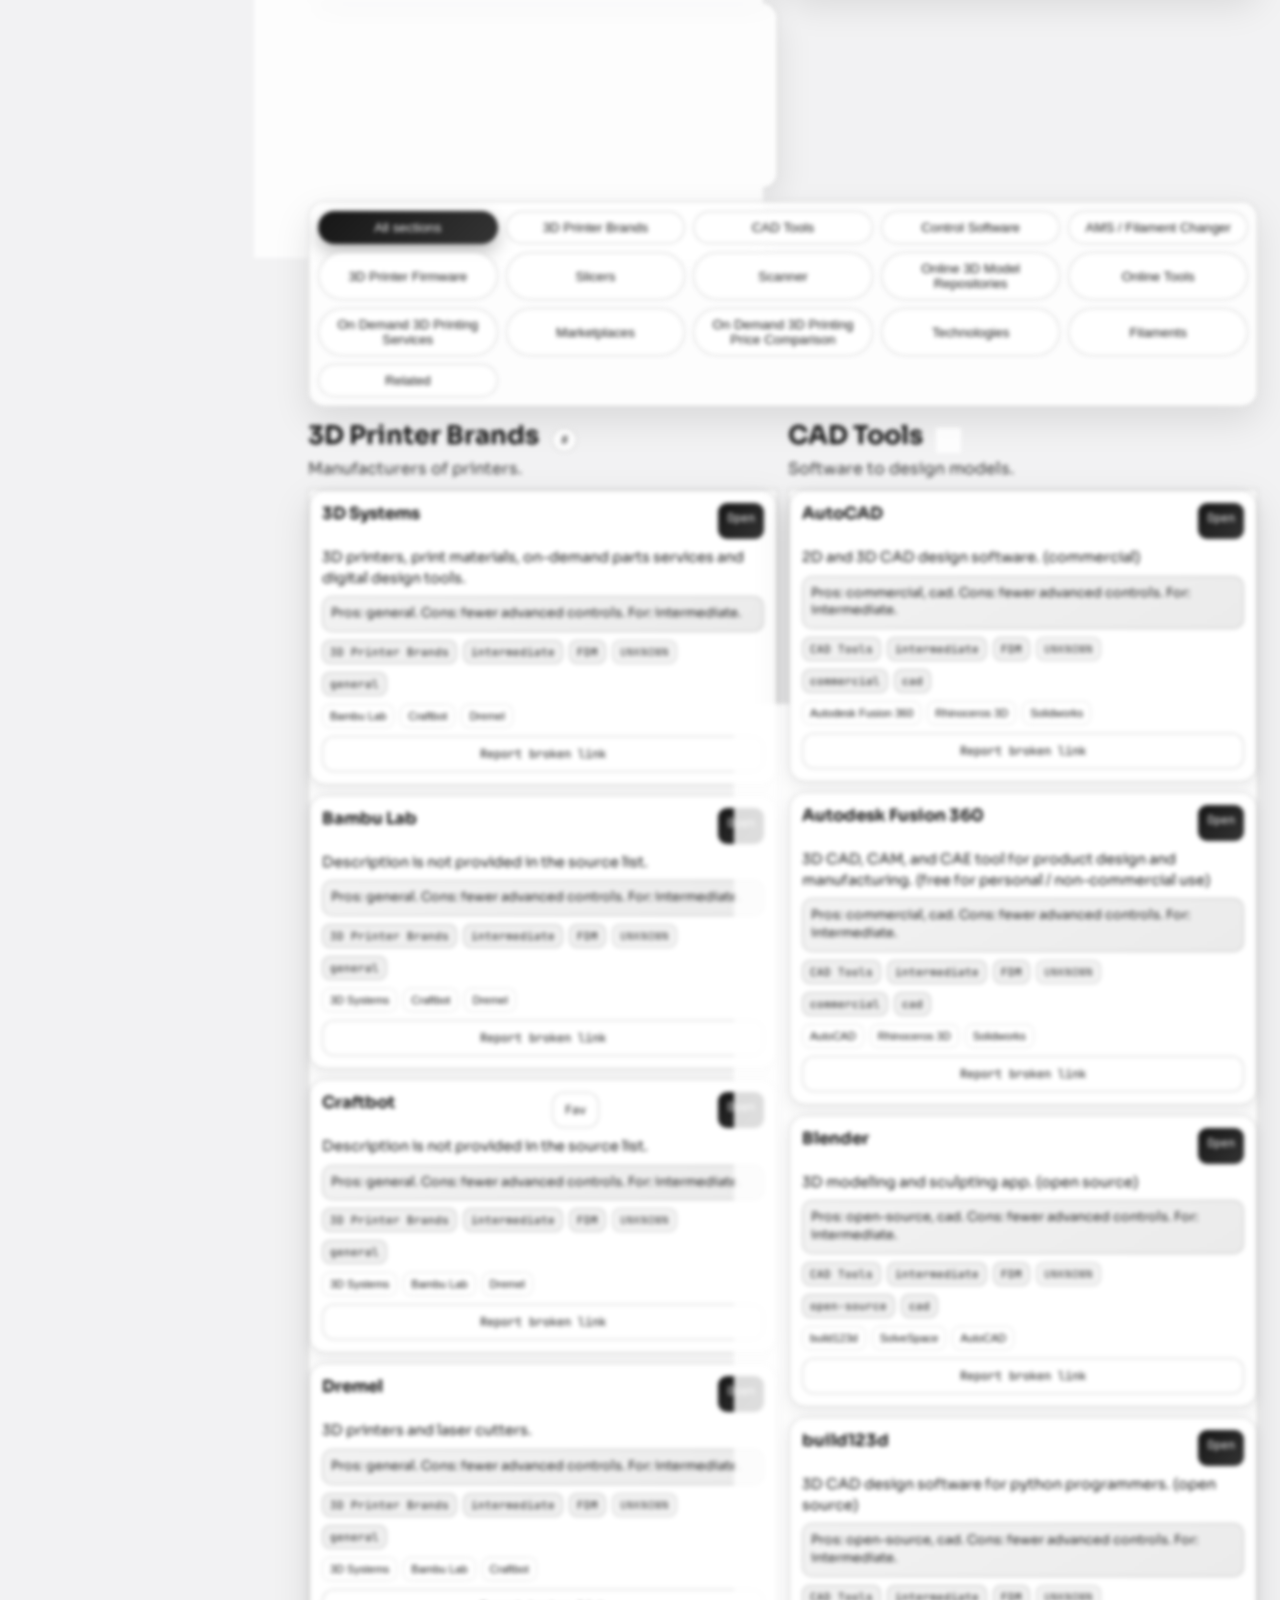
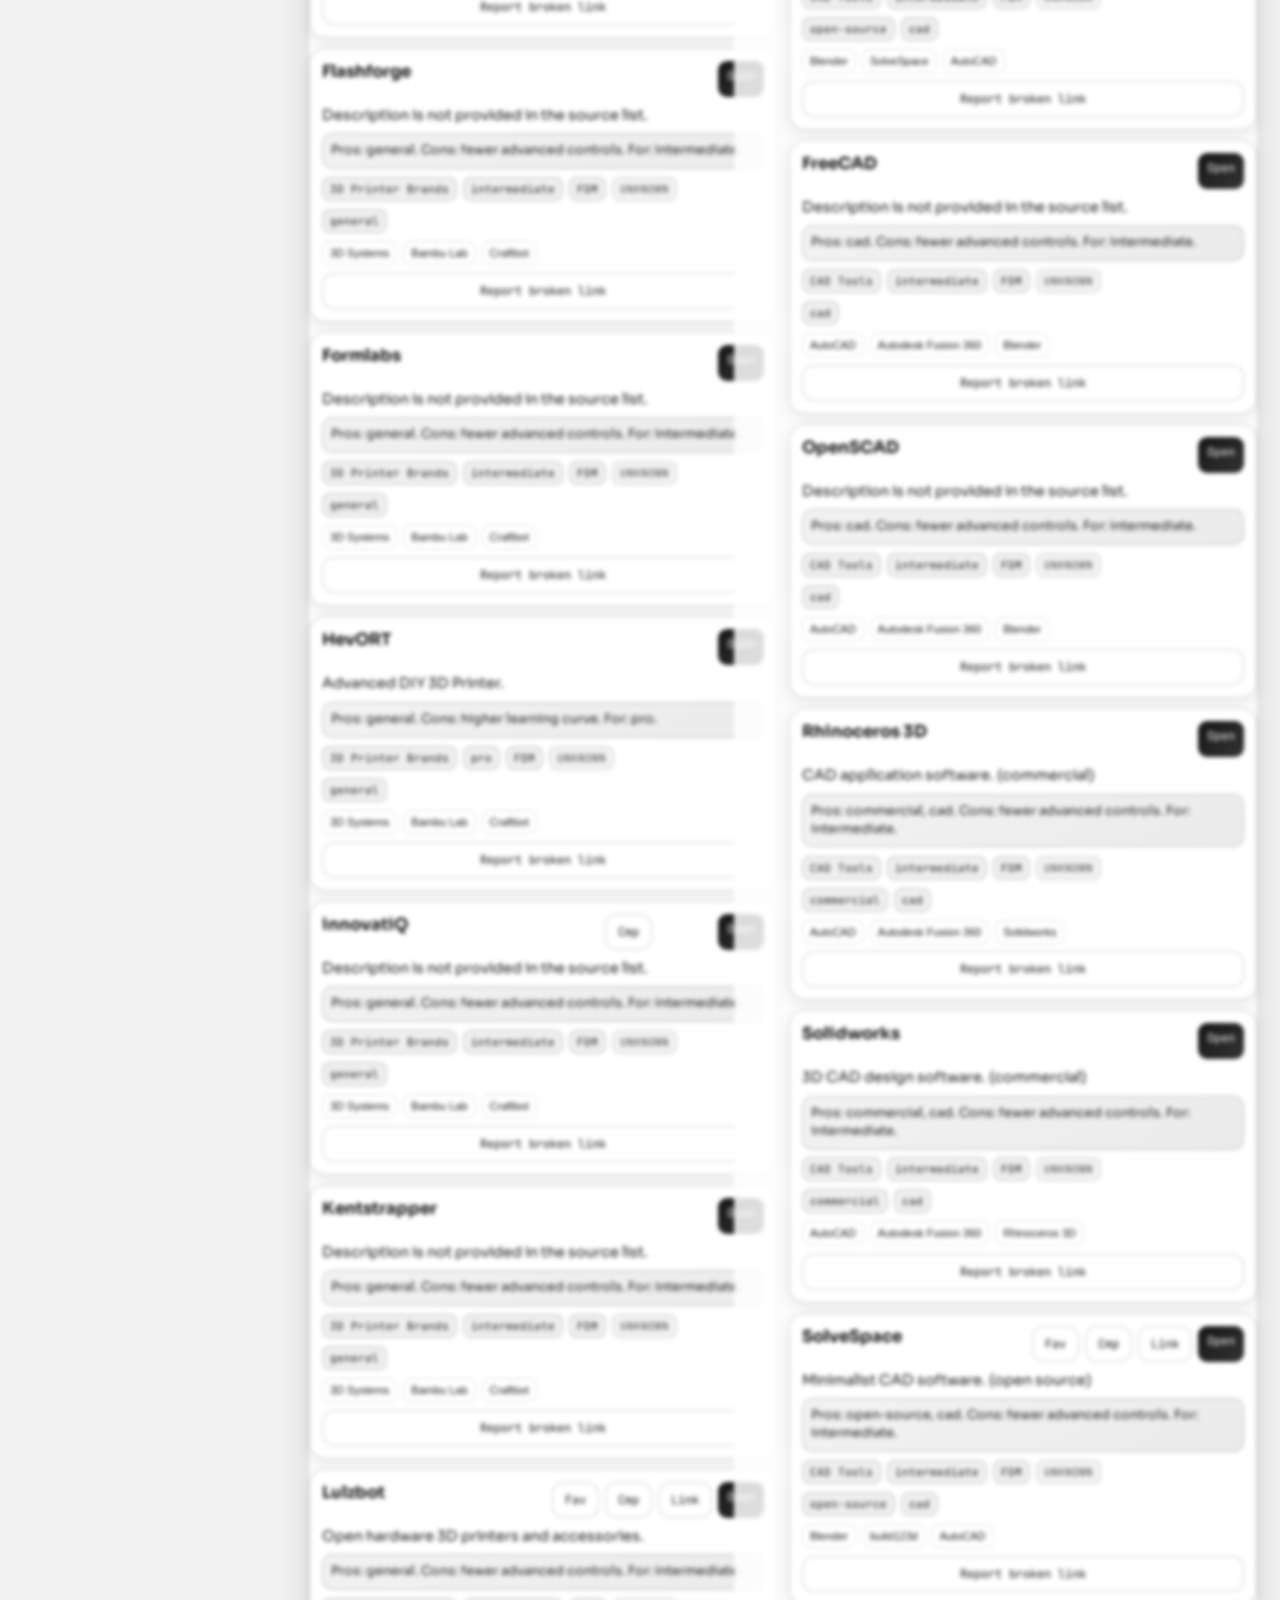
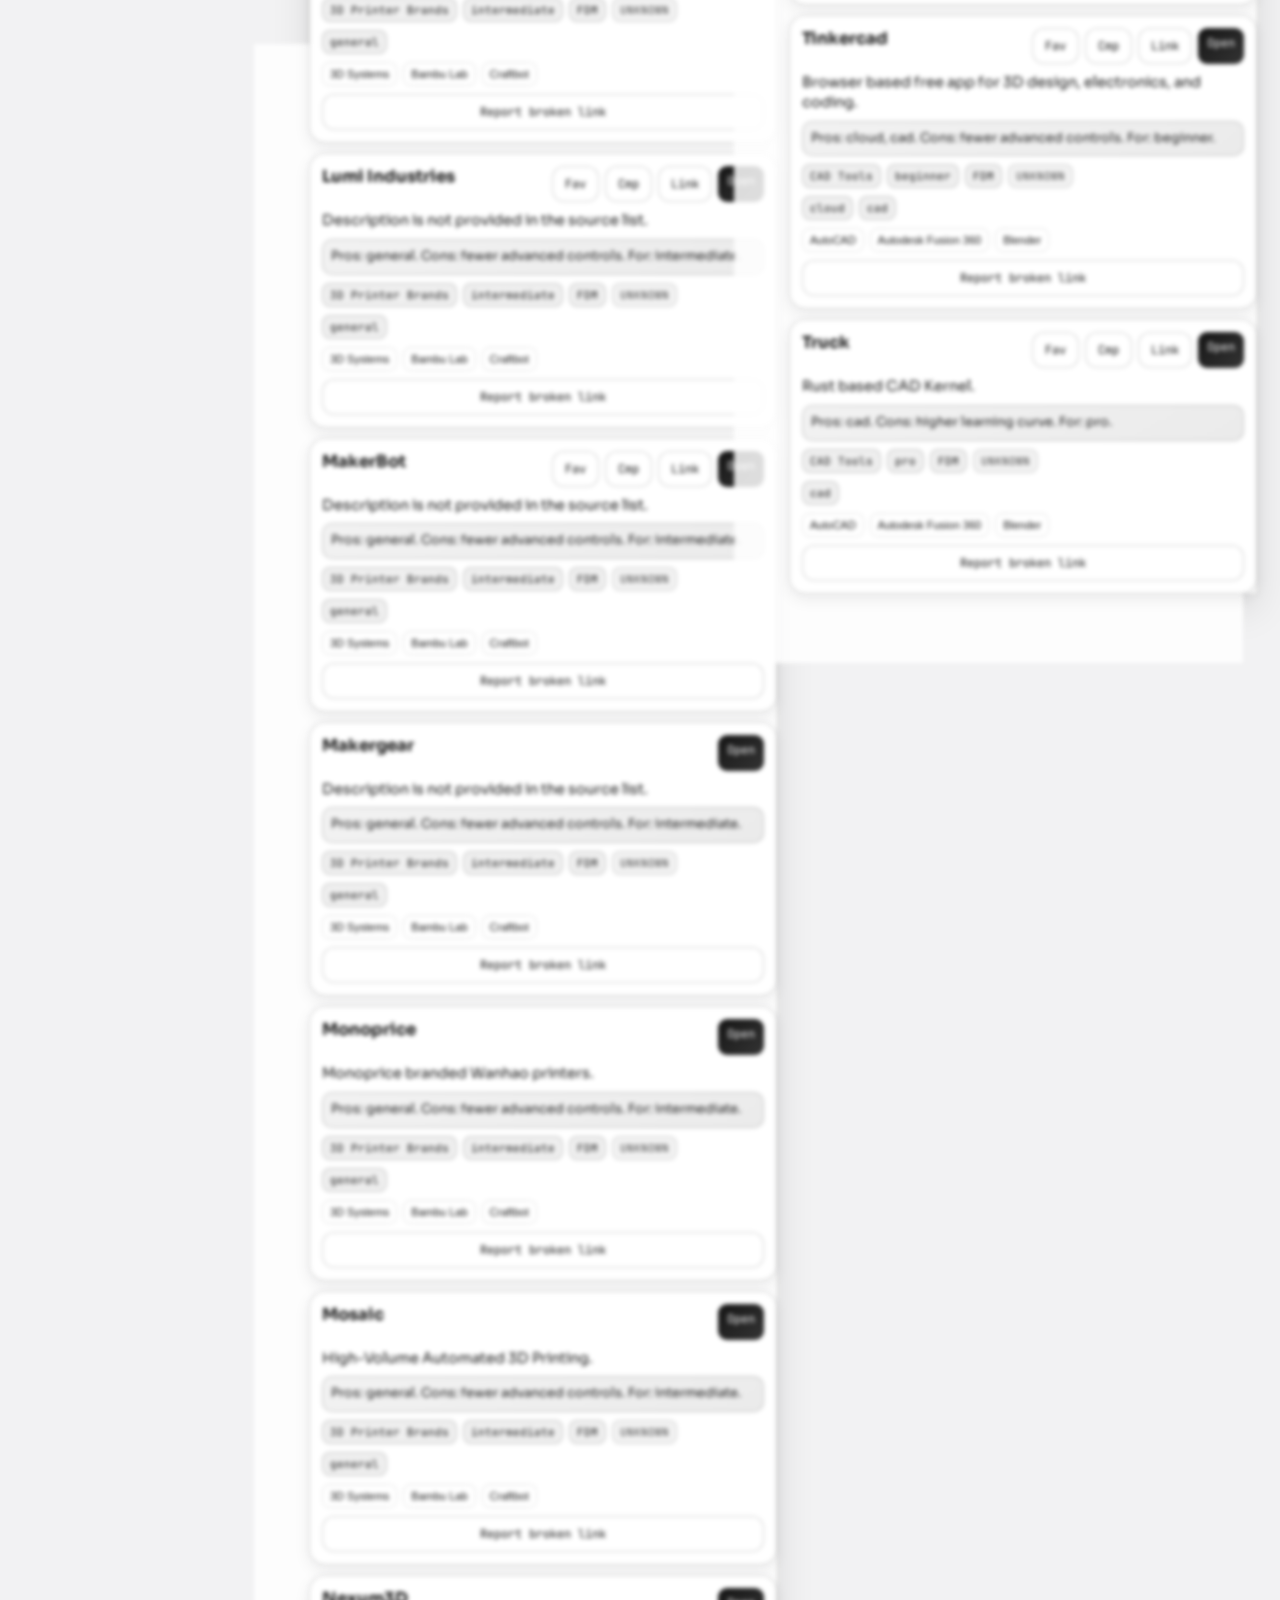
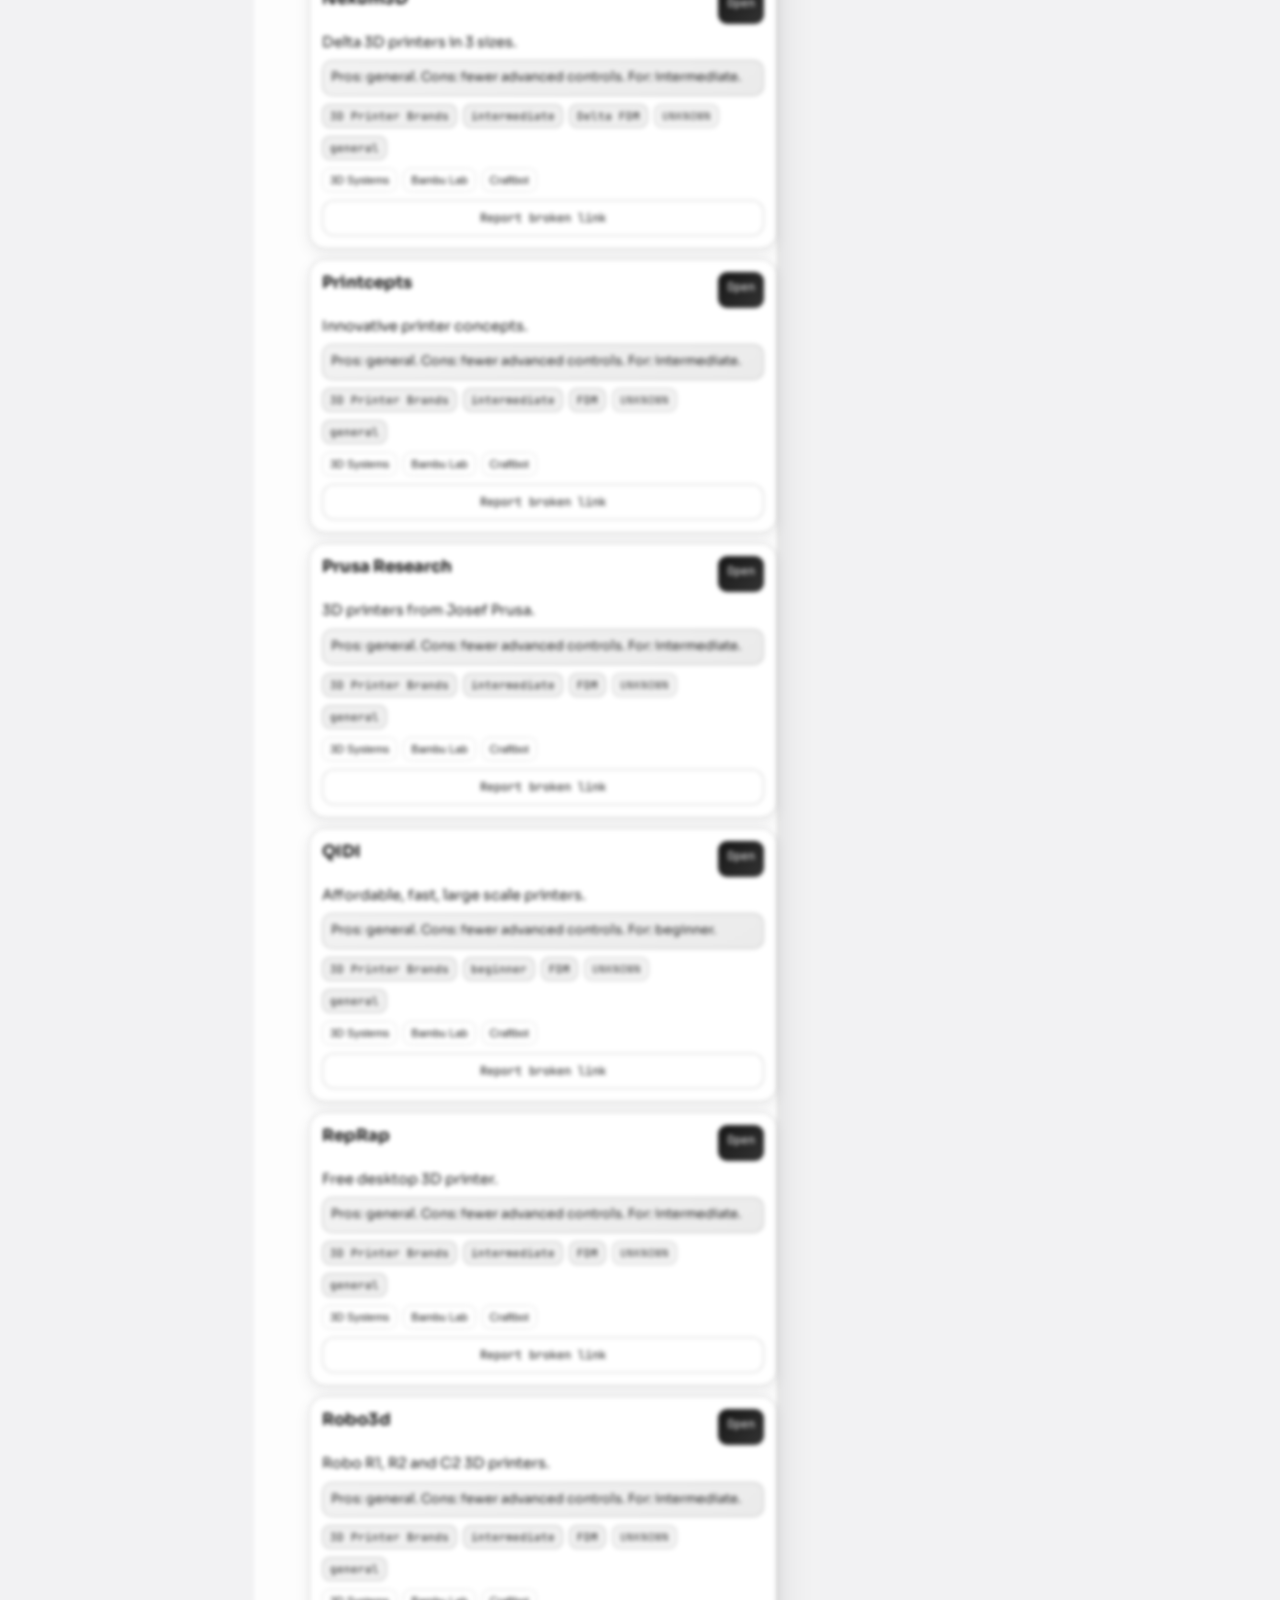
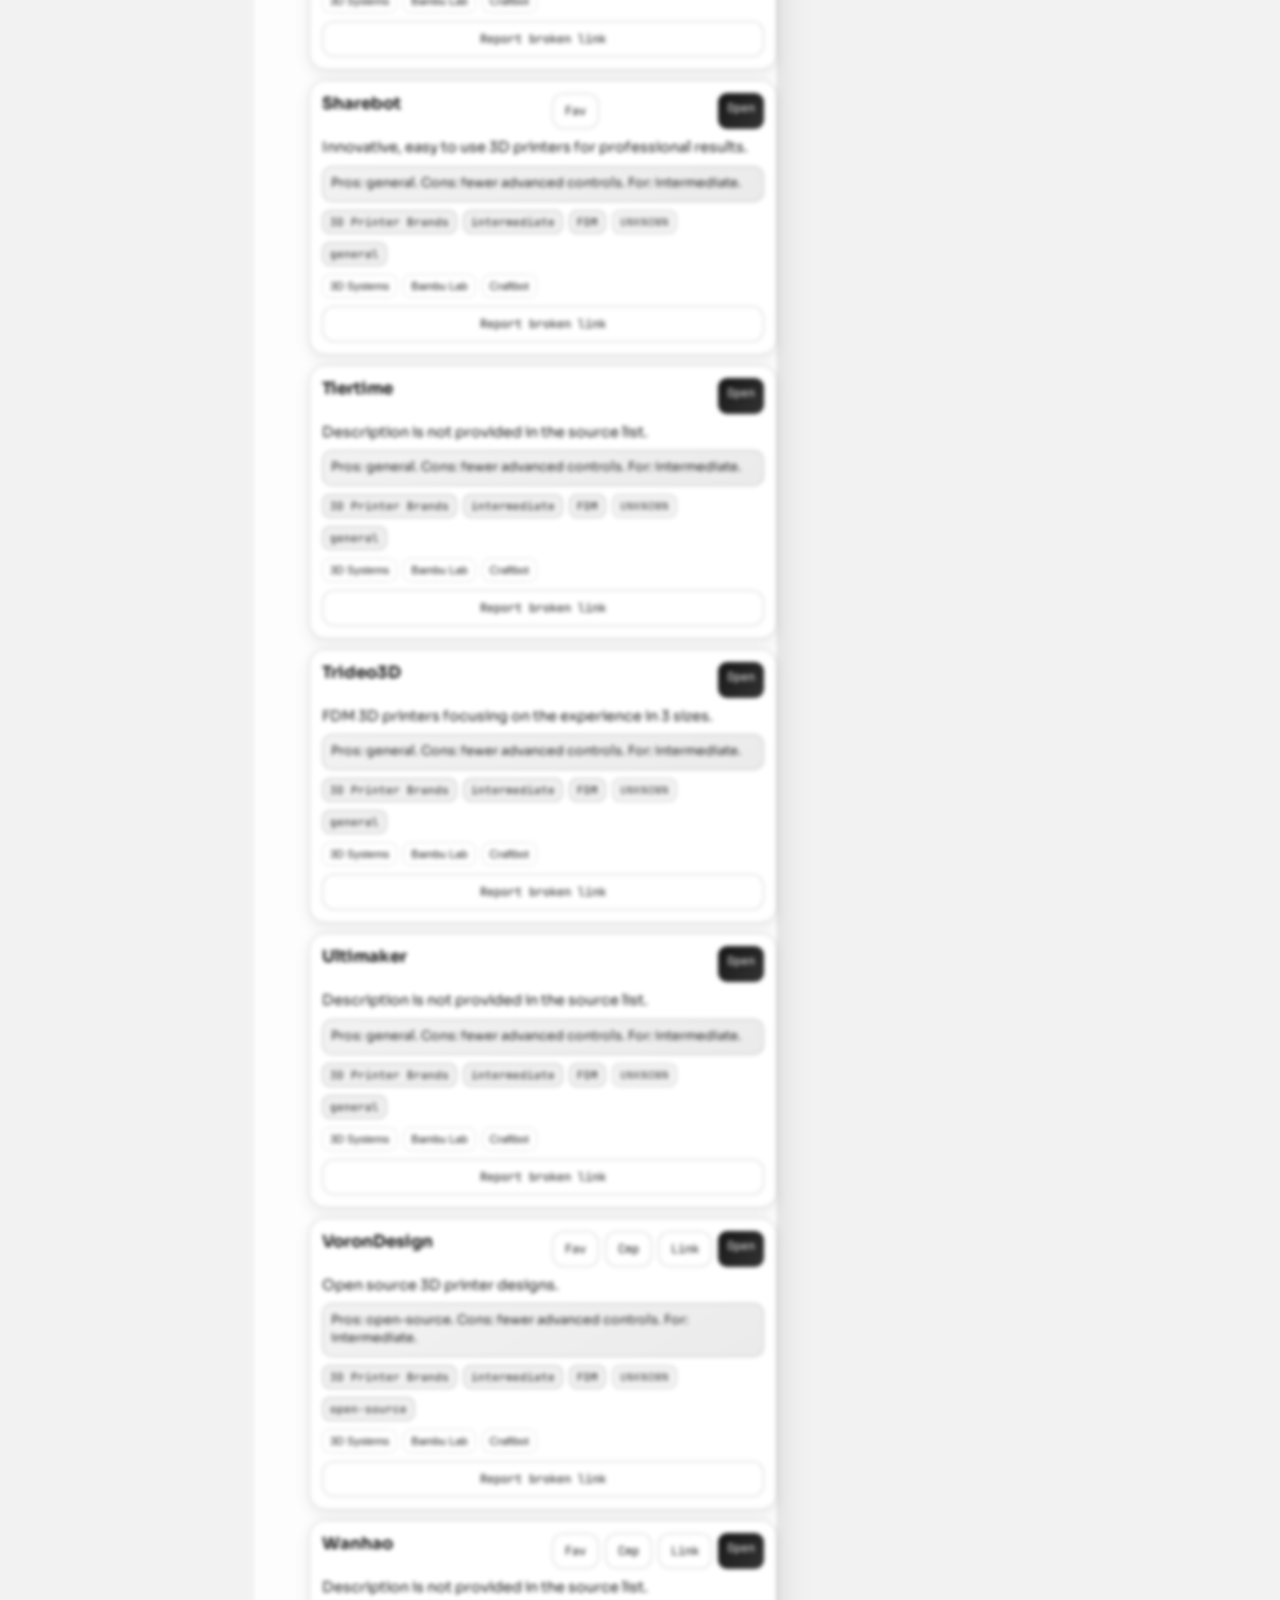
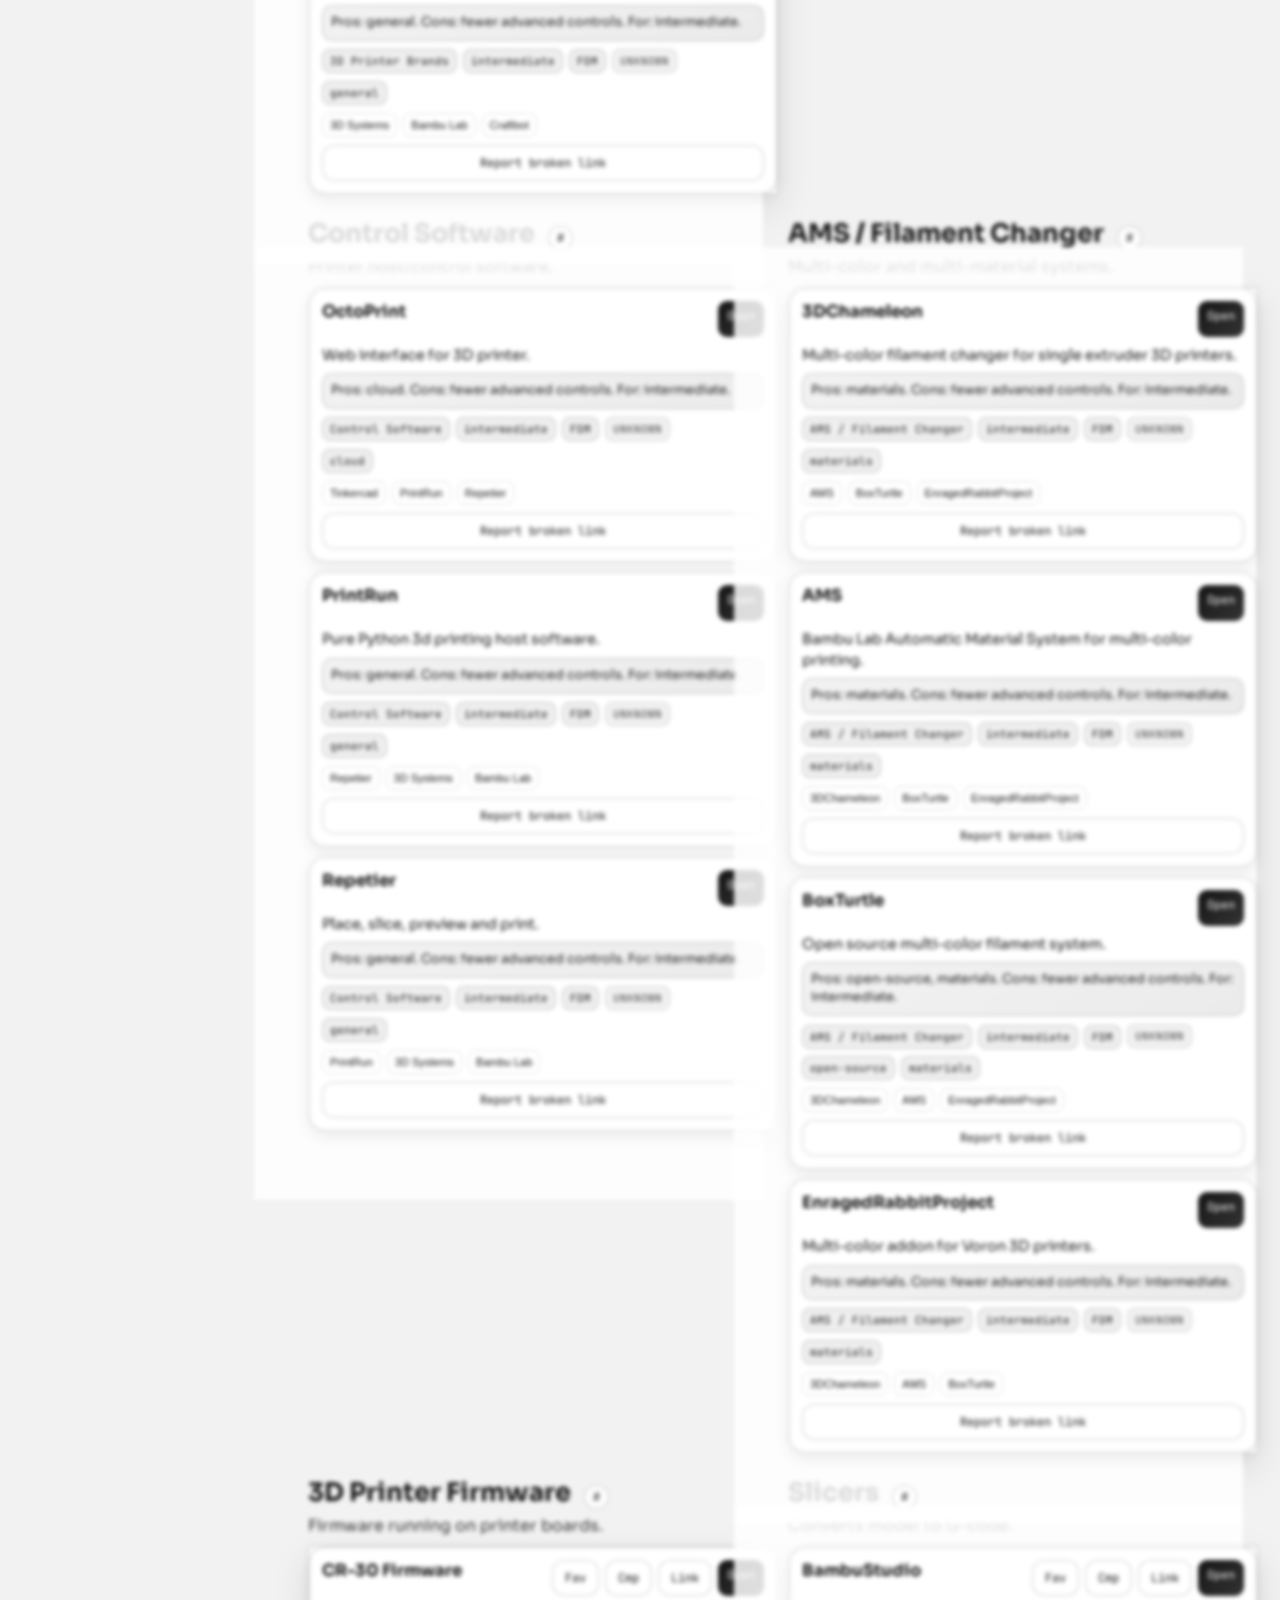
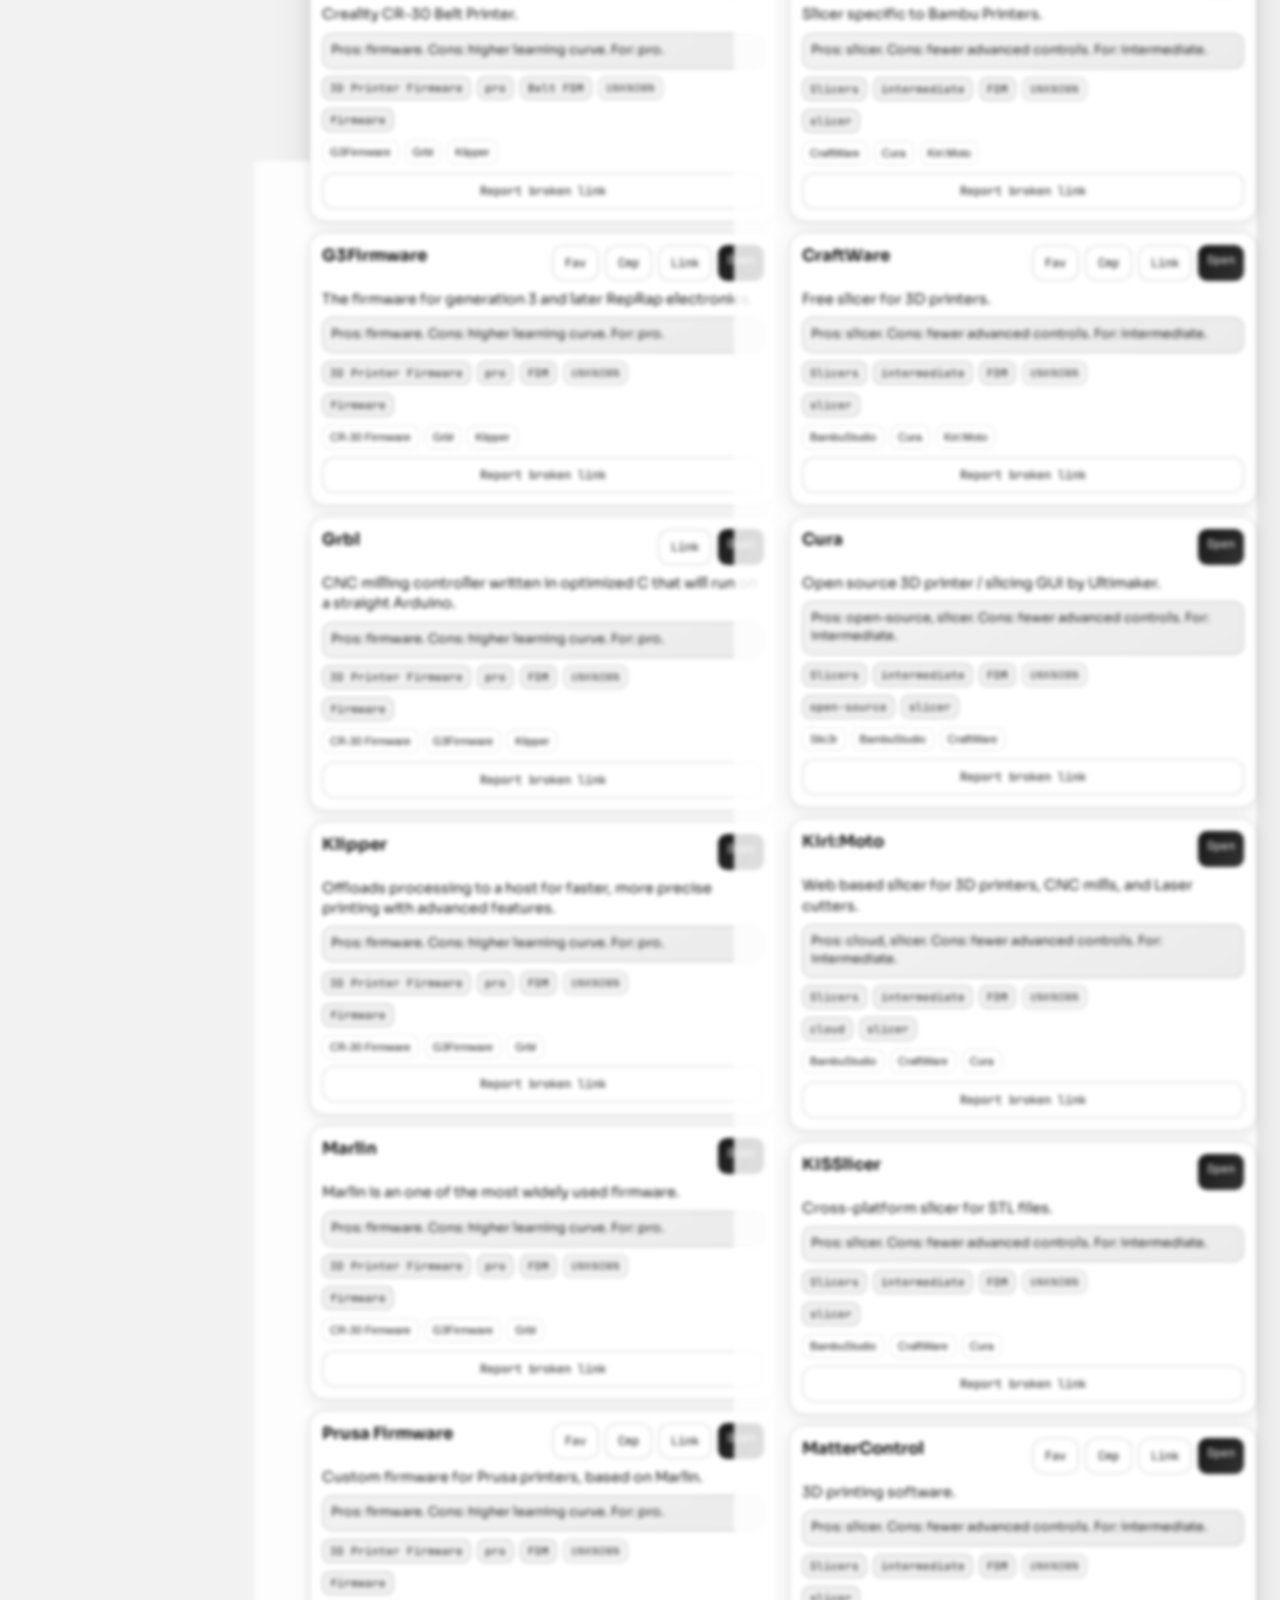
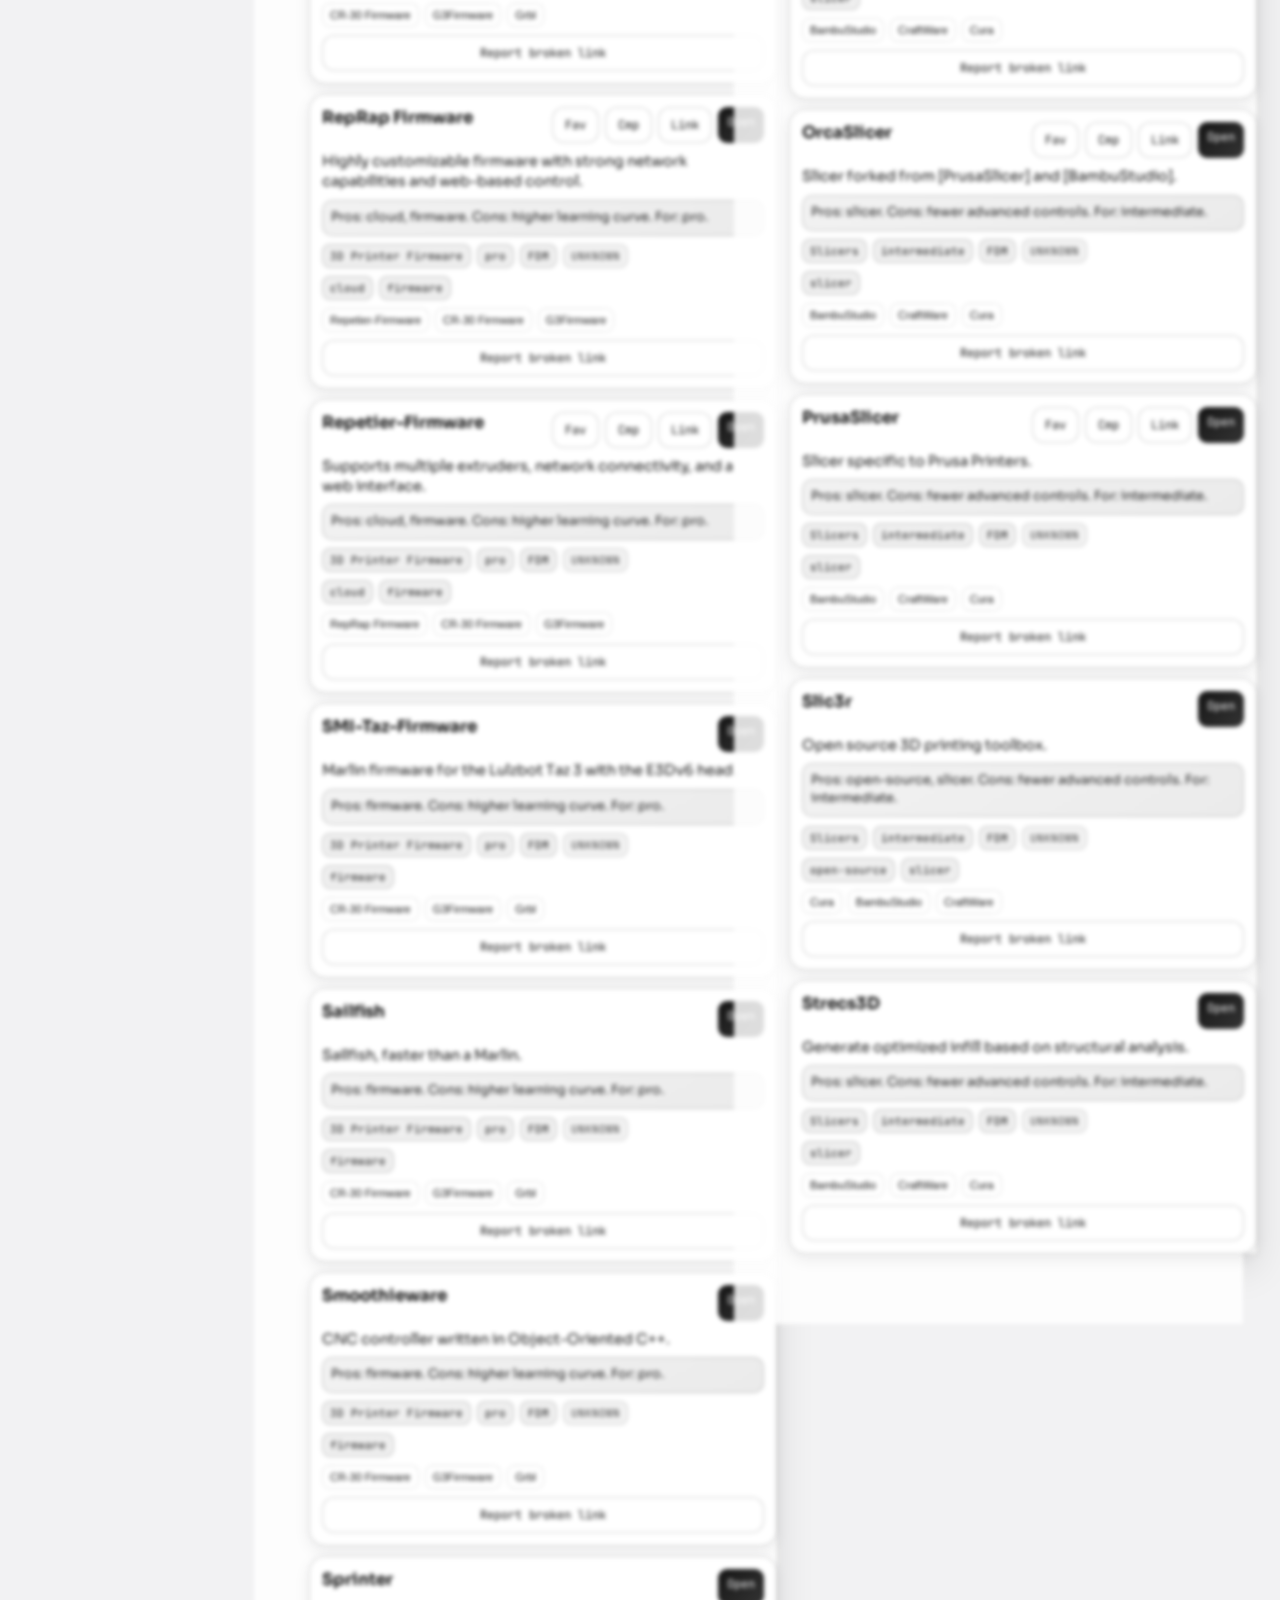
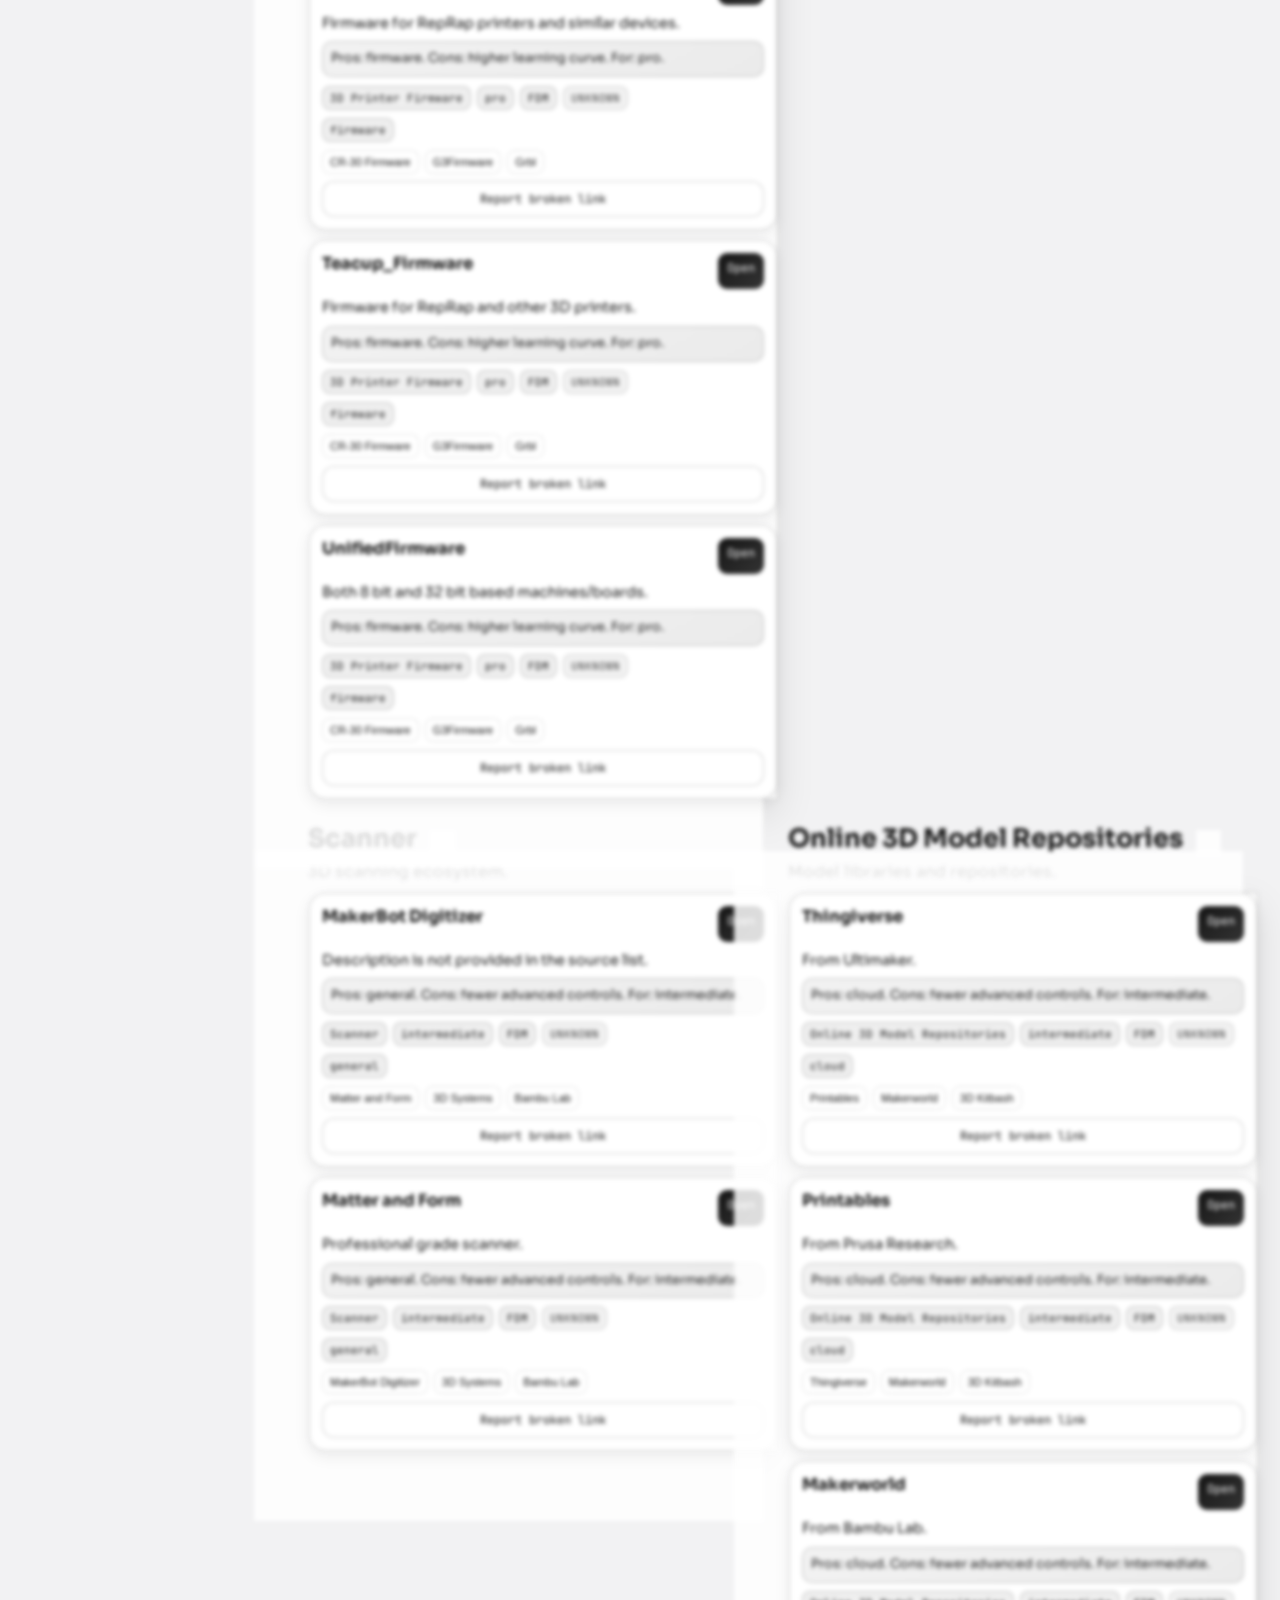
==== commit 22031471: "feat: cinematic eye-theme transition v5 with mode-specific multilingual quotes" ====
--- a/index.html
+++ b/index.html
@@ -20,7 +20,19 @@
   <link rel="stylesheet" href="./styles.css" />
 </head>
 <body>
-  <div id="themeWipe" class="theme-wipe" aria-hidden="true"></div>
+  <div id="themeBlink" class="theme-blink" aria-hidden="true">
+    <div class="theme-eye-stage">
+      <div class="theme-eye left-eye">
+        <span class="eye-pupil"></span>
+        <span class="eye-glint"></span>
+      </div>
+      <div class="theme-eye right-eye">
+        <span class="eye-pupil"></span>
+        <span class="eye-glint"></span>
+      </div>
+    </div>
+    <div id="themeBlinkQuote" class="theme-blink-quote" role="status" aria-live="polite" aria-atomic="true"></div>
+  </div>
   <div class="bg-noise" aria-hidden="true"></div>
   <div id="runtimeError" class="runtime-error" hidden></div>
   <section id="introScreen" class="intro-screen" aria-label="Intro screen">
--- a/styles.css
+++ b/styles.css
@@ -80,45 +80,179 @@
   font-size: 12px;
 }
 
-.theme-wipe {
+.theme-blink {
   position: fixed;
   inset: 0;
   z-index: 2400;
   pointer-events: none;
   opacity: 0;
-  clip-path: circle(0 at var(--wipe-x, 50%) var(--wipe-y, 50%));
-  will-change: clip-path, opacity;
-}
-.theme-wipe.to-dark {
-  background:
-    radial-gradient(500px 300px at 50% 40%, rgba(255, 255, 255, 0.08), transparent 70%),
-    linear-gradient(180deg, #10131a 0%, #0b0d12 100%);
-}
-.theme-wipe.to-light {
-  background:
-    radial-gradient(500px 300px at 50% 40%, rgba(255, 255, 255, 0.78), transparent 70%),
-    linear-gradient(180deg, #f6f6f7 0%, #ececee 100%);
-}
-.theme-wipe.active {
-  animation: themeWipe 780ms cubic-bezier(0.22, 0.8, 0.18, 1) forwards;
-}
-@keyframes themeWipe {
-  0% {
-    clip-path: circle(0 at var(--wipe-x, 50%) var(--wipe-y, 50%));
-    opacity: 0;
+  overflow: hidden;
+  background: #000;
+  --pupil-x: 0px;
+  --pupil-y: 0px;
+  --edge-jitter: 0.6px;
+  transition: opacity 260ms ease;
+}
+.theme-blink.active { opacity: 1; }
+.theme-blink::before {
+  content: "";
+  position: absolute;
+  inset: 0;
+  opacity: 0.12;
+  background-image: radial-gradient(#fff 0.35px, transparent 0.35px);
+  background-size: 7px 7px;
+  mix-blend-mode: screen;
+  pointer-events: none;
+}
+.theme-eye-stage {
+  position: absolute;
+  inset: 0;
+  display: flex;
+  align-items: center;
+  justify-content: center;
+  gap: clamp(64px, 12vw, 180px);
+  transform: translateY(-2vh);
+}
+.theme-blink-quote {
+  position: absolute;
+  left: 50%;
+  top: calc(50% + min(14vw, 190px));
+  transform: translate(-50%, 0);
+  width: min(92vw, 1100px);
+  text-align: center;
+  color: #f4f4f4;
+  font-family: "JetBrains Mono", monospace;
+  font-size: clamp(13px, 1.55vw, 22px);
+  letter-spacing: 0.02em;
+  text-shadow: 0 0 12px rgba(255, 255, 255, 0.22);
+  opacity: 0;
+  will-change: opacity, transform;
+  pointer-events: none;
+  transition: opacity 320ms cubic-bezier(0.22, 0.8, 0.22, 1), transform 320ms cubic-bezier(0.22, 0.8, 0.22, 1);
+  padding: 0 12px;
+}
+.theme-blink.show-quote .theme-blink-quote {
+  opacity: 0.95;
+  transform: translate(-50%, 0);
+}
+.theme-blink.hide-quote .theme-blink-quote {
+  opacity: 0;
+  transform: translate(-50%, -6px);
+}
+.theme-eye {
+  position: relative;
+  width: clamp(170px, 22vw, 360px);
+  height: clamp(48px, 7.8vw, 120px);
+  background: #f4f4f4;
+  border-radius: 58% 42% 56% 44% / 52% 48% 52% 48%;
+  box-shadow:
+    0 0 0 1px rgba(255, 255, 255, 0.34),
+    0 0 0 3px rgba(255, 255, 255, 0.08);
+  transform-origin: center;
+  transform: scaleY(0.04);
+  opacity: 0;
+  overflow: hidden;
+  filter: contrast(1.05) saturate(0.05);
+  clip-path: polygon(2% 50%, 8% 20%, 26% 5%, 74% 5%, 92% 20%, 98% 50%, 92% 80%, 74% 95%, 26% 95%, 8% 80%);
+  animation: eyeInk 160ms steps(2, end) infinite;
+}
+.left-eye { border-radius: 62% 38% 54% 46% / 52% 50% 50% 48%; }
+.right-eye { border-radius: 38% 62% 46% 54% / 50% 52% 48% 50%; }
+.theme-blink.variant-a .left-eye { clip-path: polygon(3% 50%, 10% 22%, 30% 6%, 74% 7%, 90% 21%, 97% 50%, 90% 79%, 72% 93%, 28% 94%, 10% 80%); }
+.theme-blink.variant-a .right-eye { clip-path: polygon(3% 50%, 10% 24%, 29% 8%, 76% 6%, 92% 22%, 97% 50%, 92% 79%, 76% 93%, 30% 94%, 10% 78%); }
+.theme-blink.variant-b .left-eye { clip-path: polygon(1% 50%, 7% 18%, 25% 3%, 76% 4%, 93% 18%, 99% 50%, 93% 83%, 74% 97%, 26% 96%, 7% 82%); }
+.theme-blink.variant-b .right-eye { clip-path: polygon(1% 50%, 7% 20%, 24% 4%, 77% 3%, 94% 19%, 99% 50%, 94% 82%, 76% 96%, 24% 96%, 7% 80%); }
+.theme-blink.variant-c .left-eye { clip-path: polygon(2% 50%, 9% 21%, 27% 8%, 70% 7%, 91% 23%, 98% 50%, 91% 77%, 70% 92%, 27% 93%, 9% 79%); }
+.theme-blink.variant-c .right-eye { clip-path: polygon(2% 50%, 9% 24%, 30% 8%, 73% 7%, 91% 22%, 98% 50%, 91% 76%, 73% 92%, 30% 93%, 9% 78%); }
+.eye-pupil {
+  position: absolute;
+  top: 5%;
+  width: 34%;
+  height: 90%;
+  background: #050505;
+  border-radius: 48% 52% 52% 48%;
+  box-shadow: 0 0 0 1px rgba(0, 0, 0, 0.25) inset;
+  transform: translate(var(--pupil-x), var(--pupil-y));
+  transition: transform 140ms ease-out;
+}
+.left-eye .eye-pupil { left: -2%; }
+.right-eye .eye-pupil { right: -2%; }
+.eye-glint {
+  position: absolute;
+  width: 8px;
+  height: 8px;
+  border-radius: 50%;
+  background: rgba(255, 255, 255, 0.9);
+  top: 44%;
+  transform: translate(calc(var(--pupil-x) * 0.35), calc(var(--pupil-y) * 0.35));
+  transition: transform 140ms ease-out;
+}
+.left-eye .eye-glint { left: 17%; }
+.right-eye .eye-glint { right: 17%; }
+
+.theme-blink.preclosed .theme-eye {
+  transform: scaleY(0.04);
+  opacity: 0.95;
+}
+.theme-blink.preblink .theme-eye {
+  animation: eyePreBlink 240ms cubic-bezier(0.2, 0.9, 0.35, 1) forwards;
+}
+.theme-blink.anim-open .theme-eye {
+  animation: eyeOpen 980ms cubic-bezier(0.2, 0.85, 0.2, 1) forwards;
+}
+.theme-blink.anim-open .right-eye { animation-delay: 30ms; }
+.theme-blink.anim-open .eye-pupil { animation: pupilSaccadeOpen 980ms ease-out forwards; }
+.theme-blink.anim-close .theme-eye {
+  animation: eyeClose 900ms cubic-bezier(0.2, 0.8, 0.25, 1) forwards;
+}
+.theme-blink.anim-close .right-eye { animation-delay: 20ms; }
+.theme-blink.anim-close .eye-pupil { animation: pupilSaccadeClose 900ms ease-in forwards; }
+
+@keyframes eyeOpen {
+  0% { transform: scaleY(0.04); opacity: 0.96; }
+  35% { transform: scaleY(1.08); opacity: 1; }
+  100% { transform: scaleY(1); opacity: 0; }
+}
+@keyframes eyeClose {
+  0% { transform: scaleY(1); opacity: 1; }
+  100% { transform: scaleY(0.04); opacity: 0.96; }
+}
+@keyframes eyePreBlink {
+  0% { transform: scaleY(1); opacity: 1; }
+  100% { transform: scaleY(0.72); opacity: 1; }
+}
+@keyframes eyeInk {
+  0% { filter: contrast(1.05) saturate(0.05) drop-shadow(var(--edge-jitter) 0 0 #fff); }
+  100% { filter: contrast(1.08) saturate(0.03) drop-shadow(calc(var(--edge-jitter) * -1) 0 0 #fff); }
+}
+@keyframes pupilSaccadeOpen {
+  0% { transform: translate(var(--pupil-x), var(--pupil-y)); }
+  25% { transform: translate(calc(var(--pupil-x) + 2px), calc(var(--pupil-y) - 1px)); }
+  48% { transform: translate(calc(var(--pupil-x) - 1px), calc(var(--pupil-y) + 1px)); }
+  100% { transform: translate(var(--pupil-x), var(--pupil-y)); }
+}
+@keyframes pupilSaccadeClose {
+  0% { transform: translate(var(--pupil-x), var(--pupil-y)); }
+  30% { transform: translate(calc(var(--pupil-x) + 1px), calc(var(--pupil-y) + 1px)); }
+  100% { transform: translate(var(--pupil-x), var(--pupil-y)); }
+}
+
+@media (prefers-reduced-motion: reduce) {
+  .theme-blink { display: none; }
+}
+
+@media (max-width: 900px) {
+  .theme-eye-stage {
+    gap: clamp(30px, 8vw, 70px);
+    transform: translateY(-1vh);
   }
-  10% { opacity: 1; }
-  85% { opacity: 1; }
-  100% {
-    clip-path: circle(160vmax at var(--wipe-x, 50%) var(--wipe-y, 50%));
-    opacity: 0;
+  .theme-eye {
+    width: clamp(132px, 35vw, 230px);
+    height: clamp(42px, 11vw, 82px);
   }
-}
-
-@media (prefers-reduced-motion: reduce) {
-  .theme-wipe.active {
-    animation: none;
-    opacity: 0;
+  .theme-blink-quote {
+    top: calc(50% + min(26vw, 170px));
+    font-size: clamp(12px, 2.8vw, 16px);
   }
 }
 
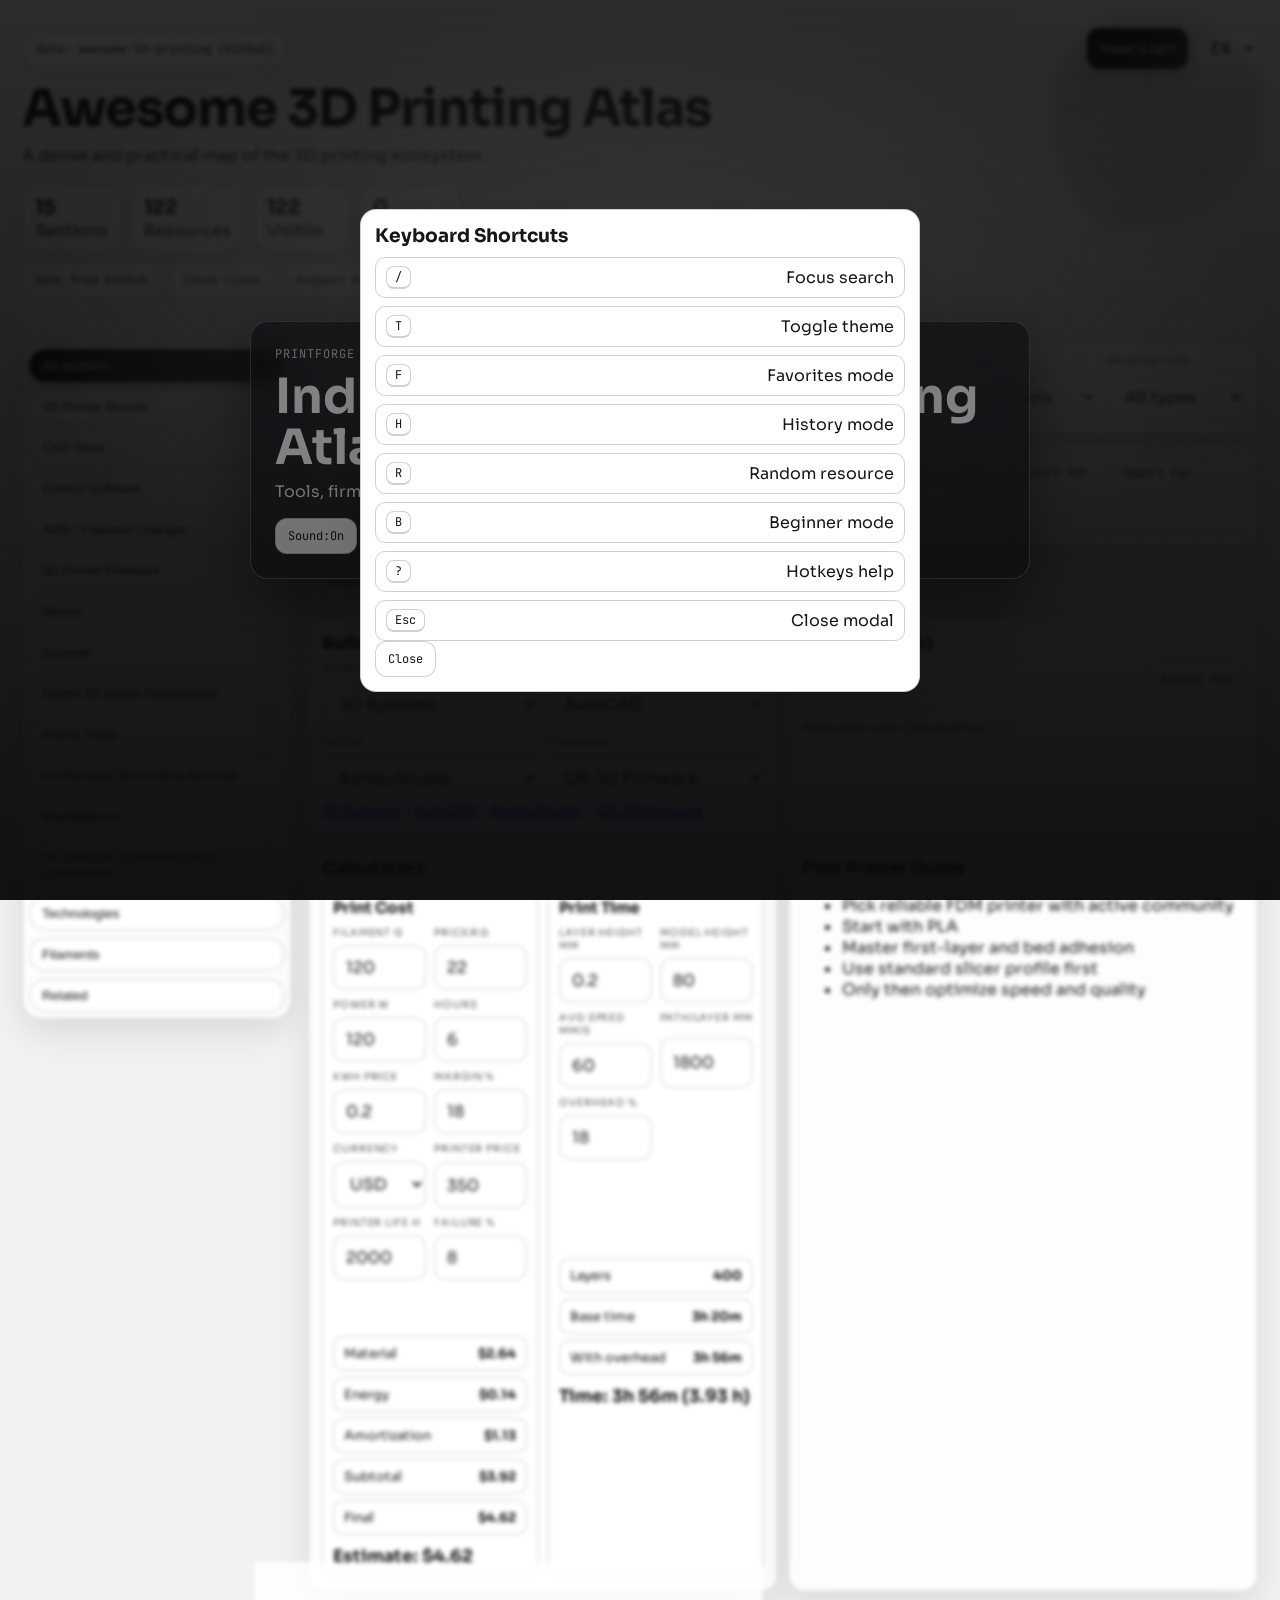
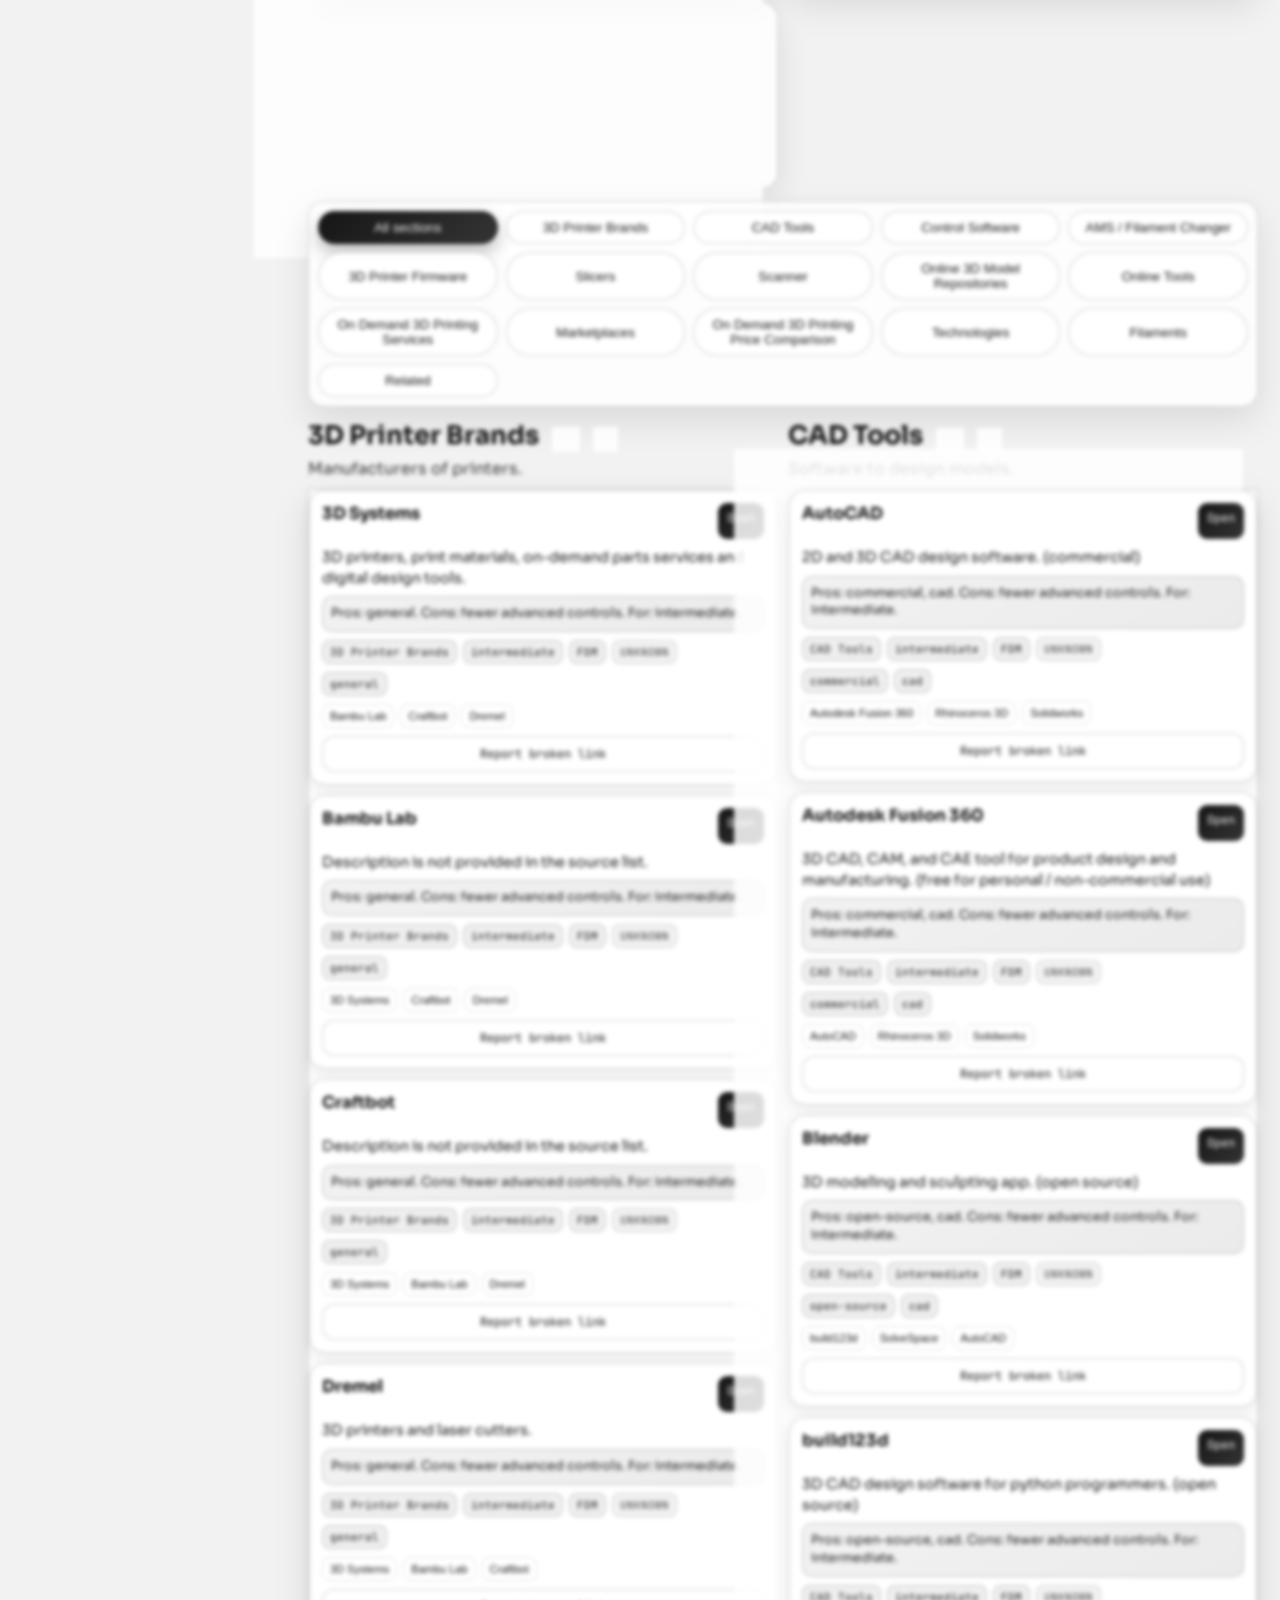
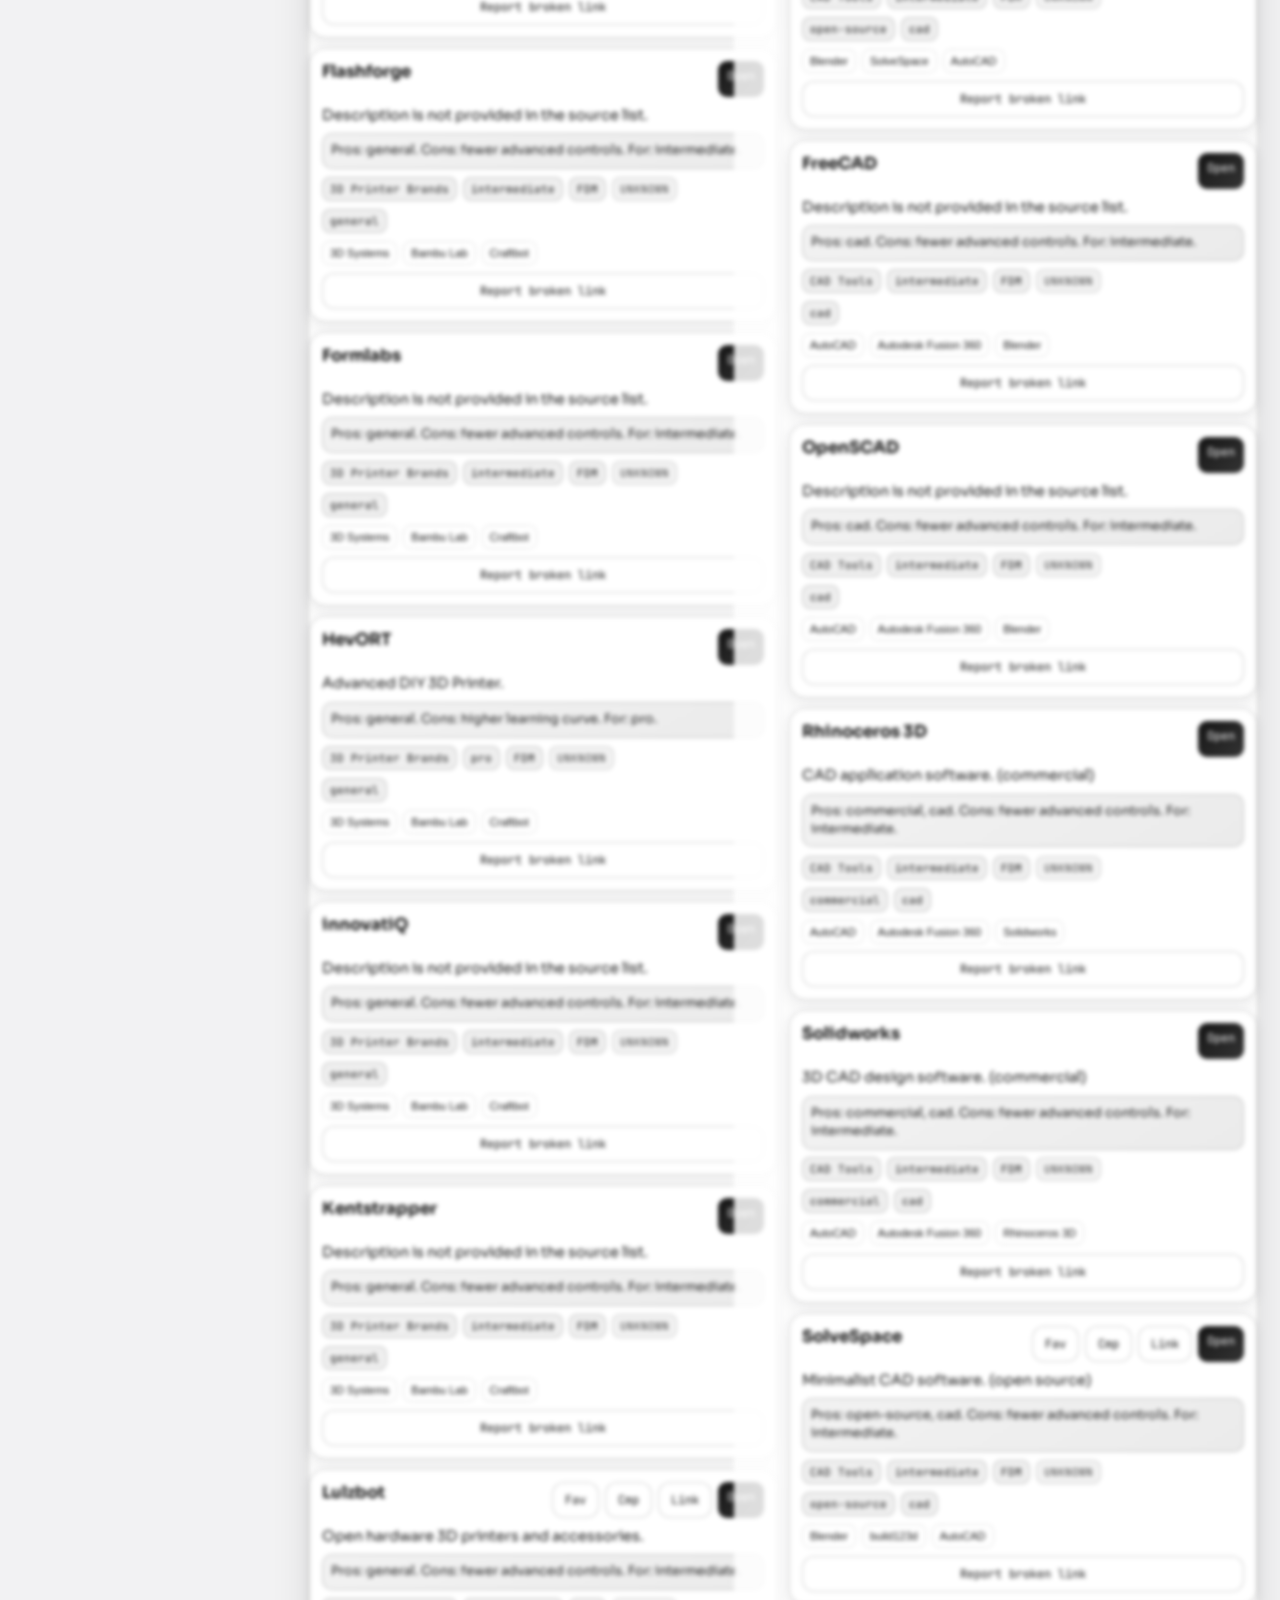
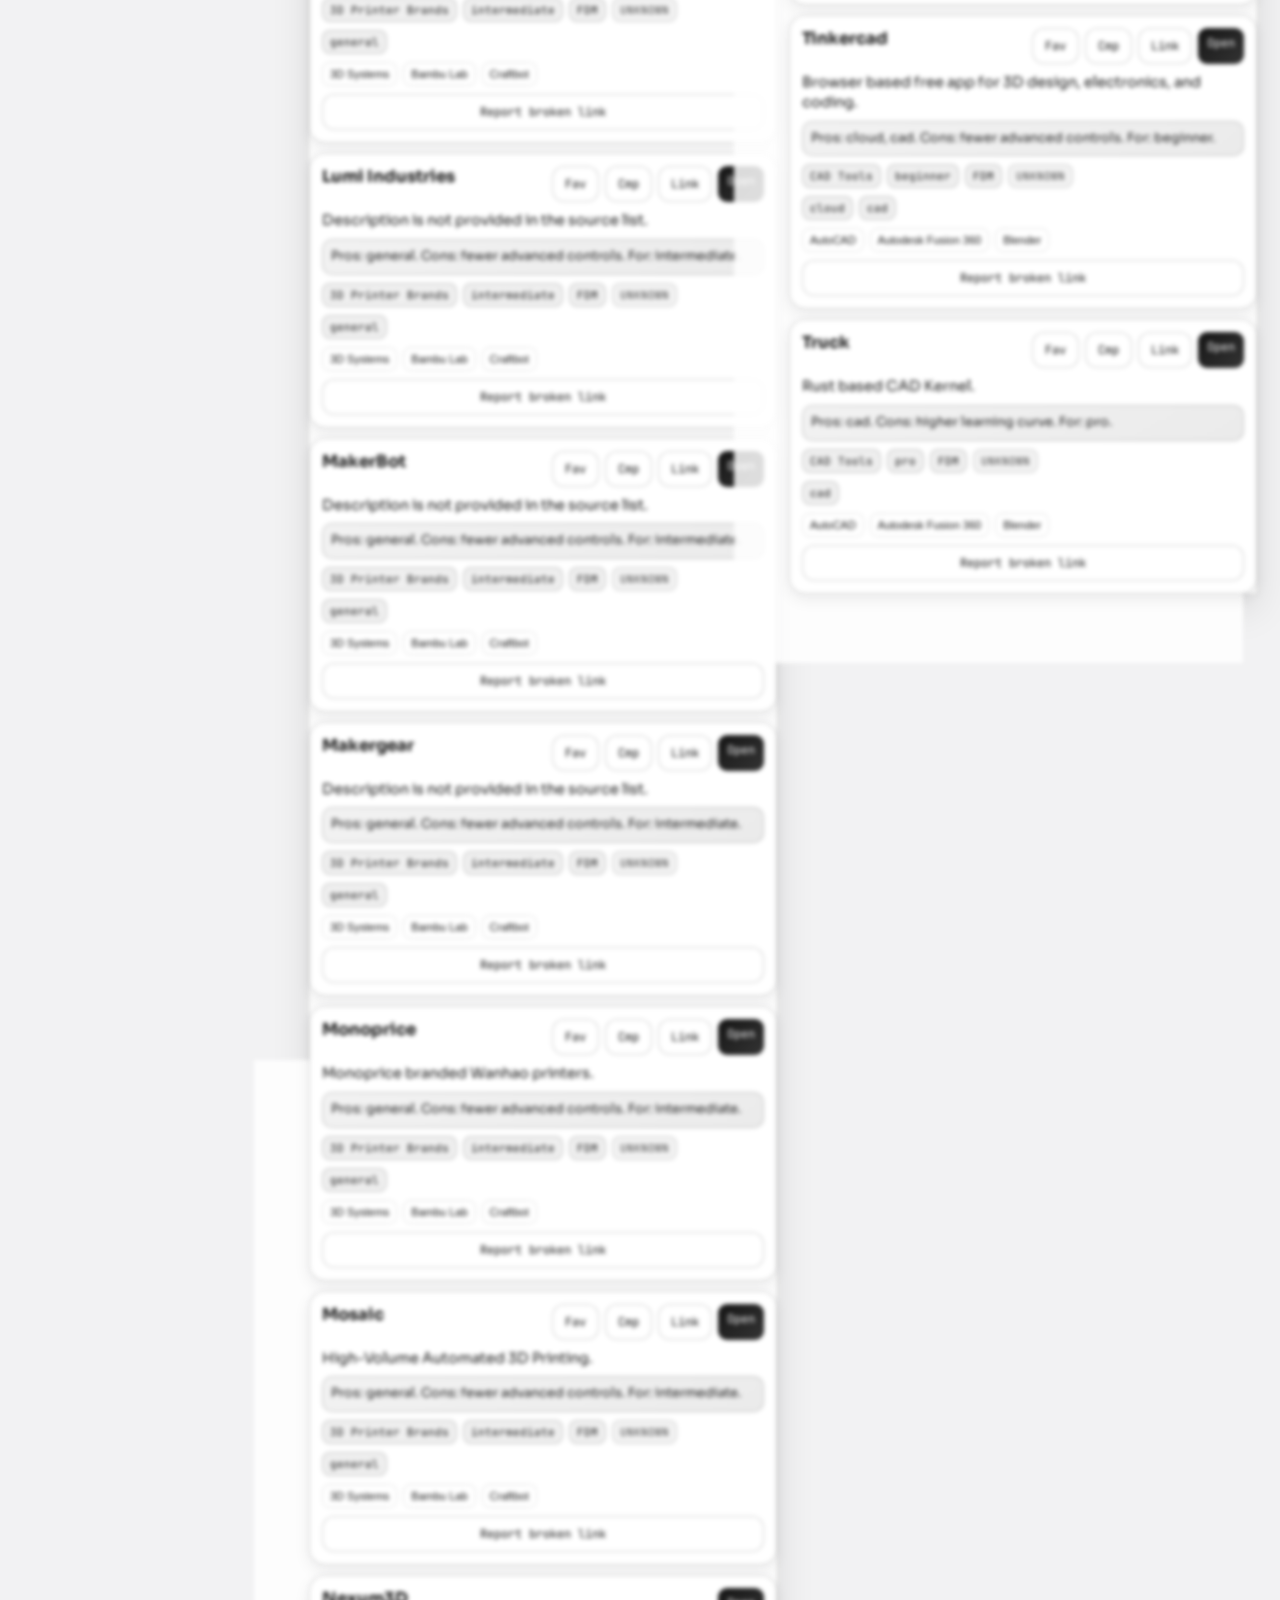
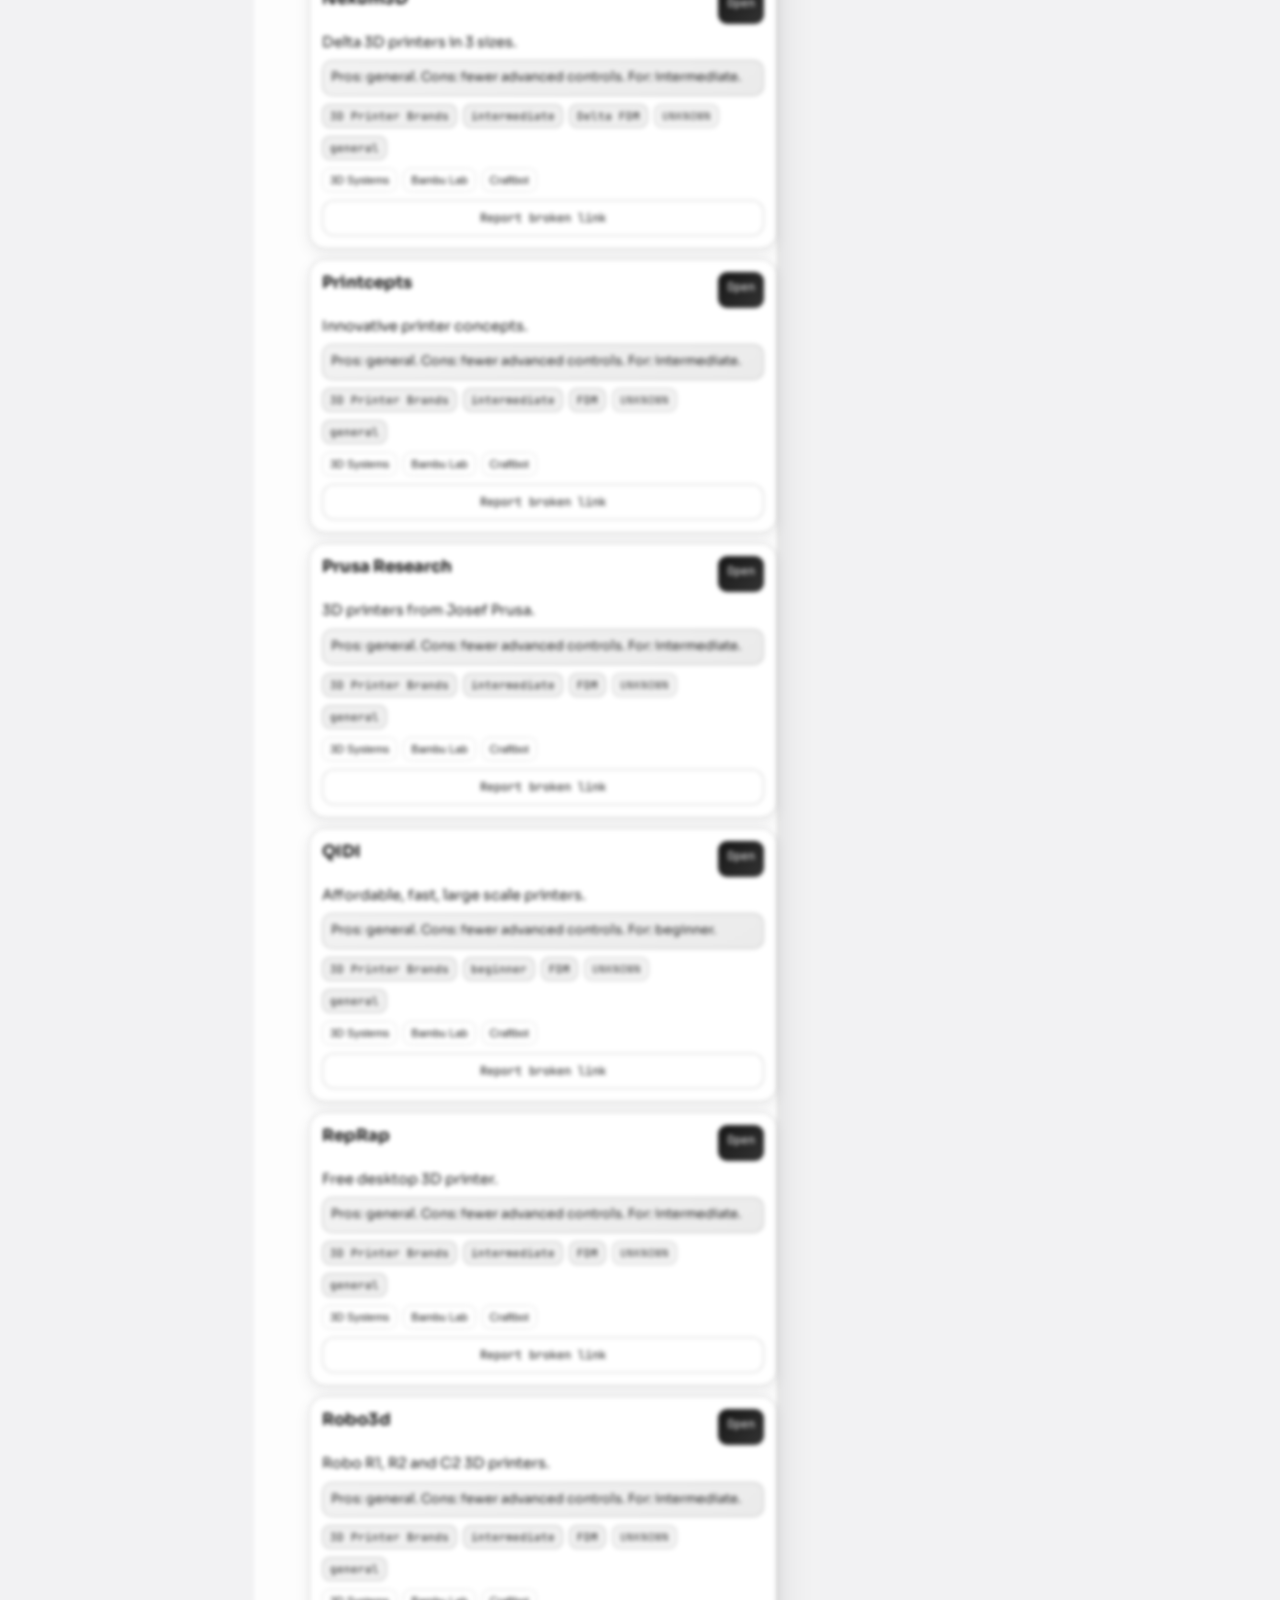
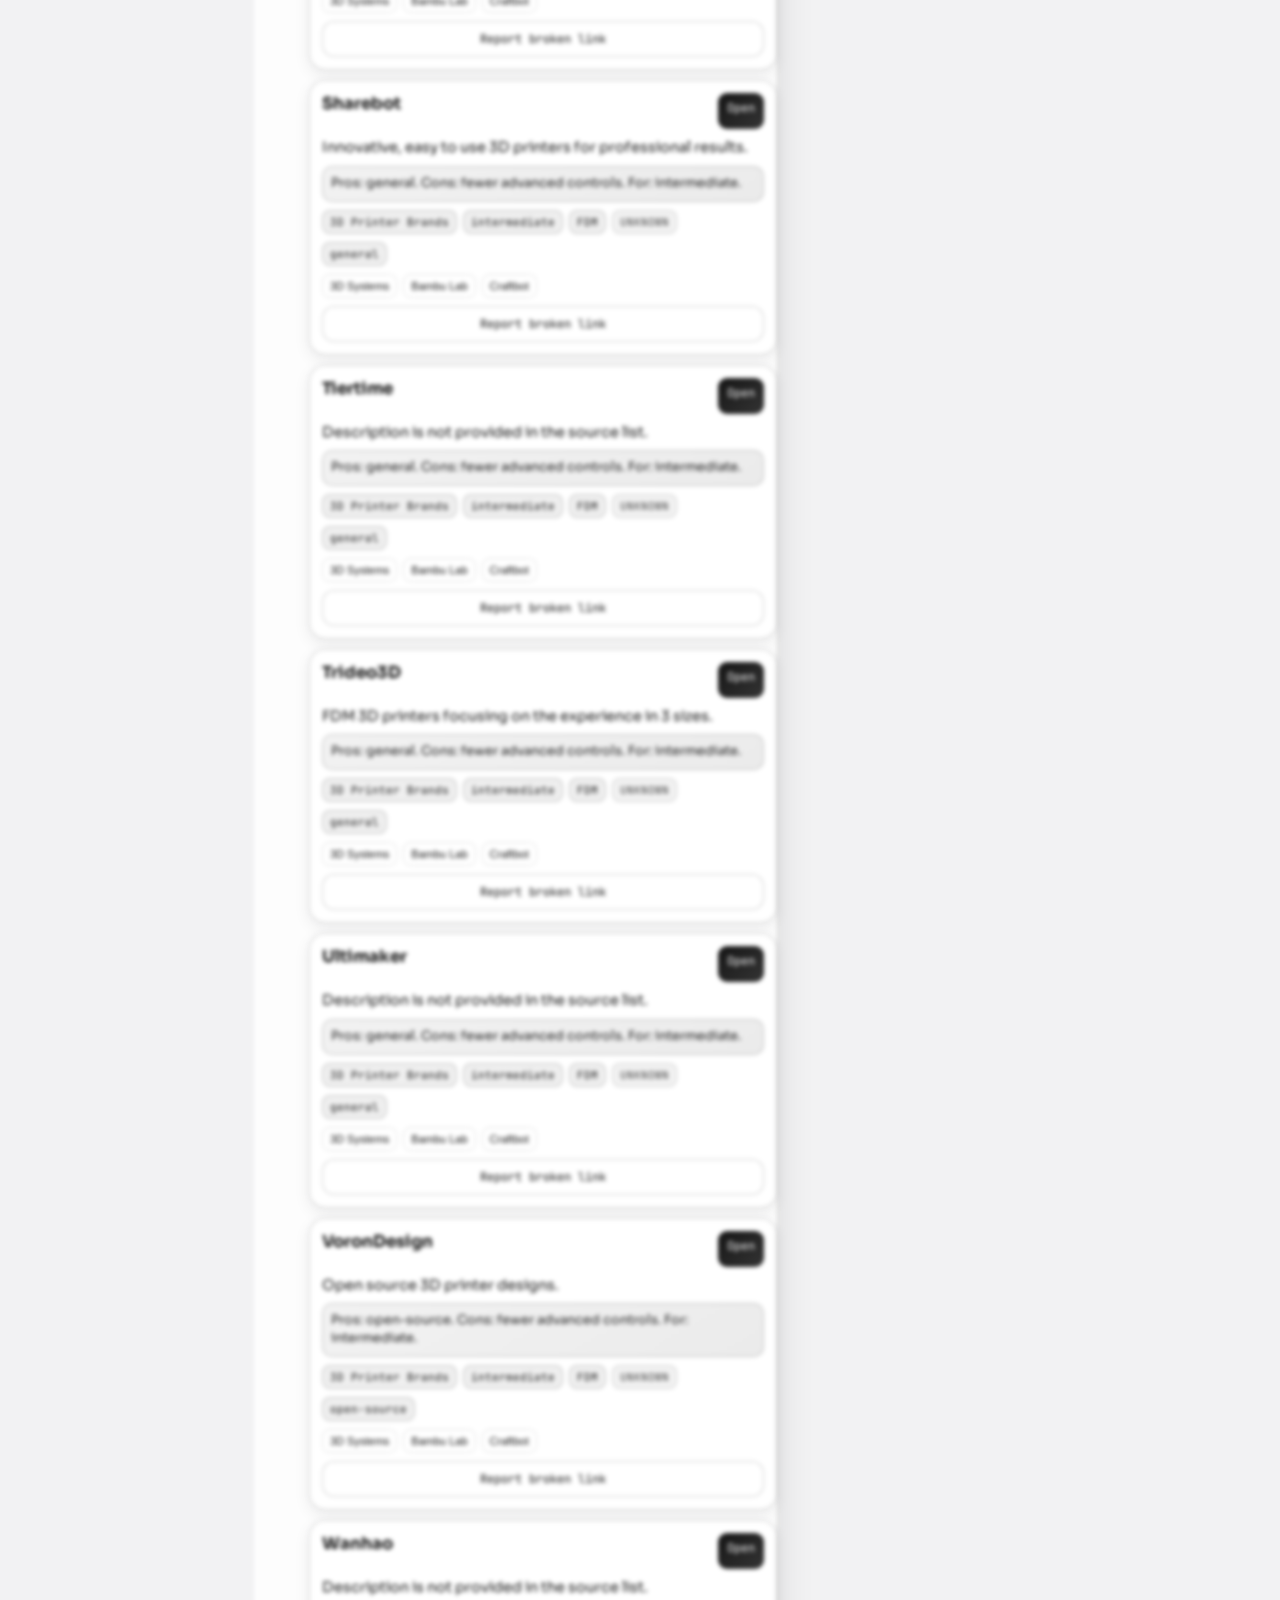
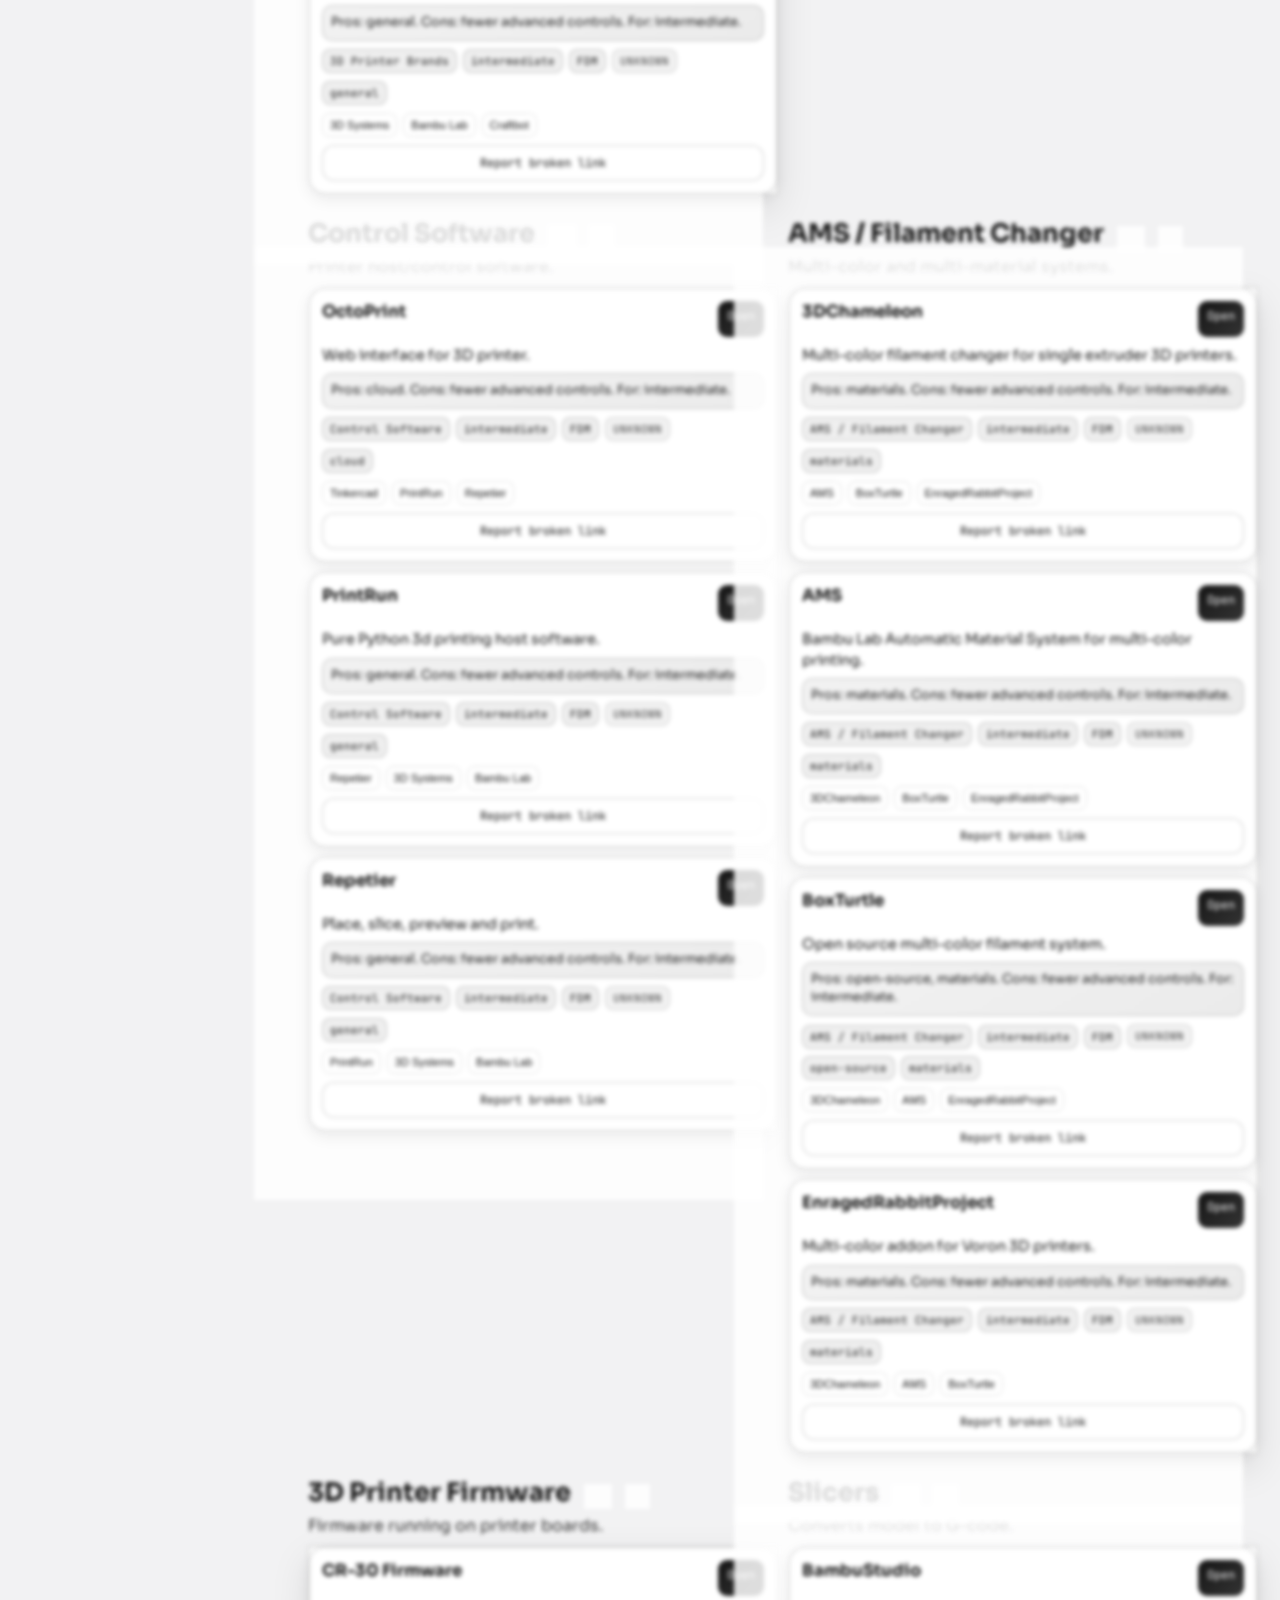
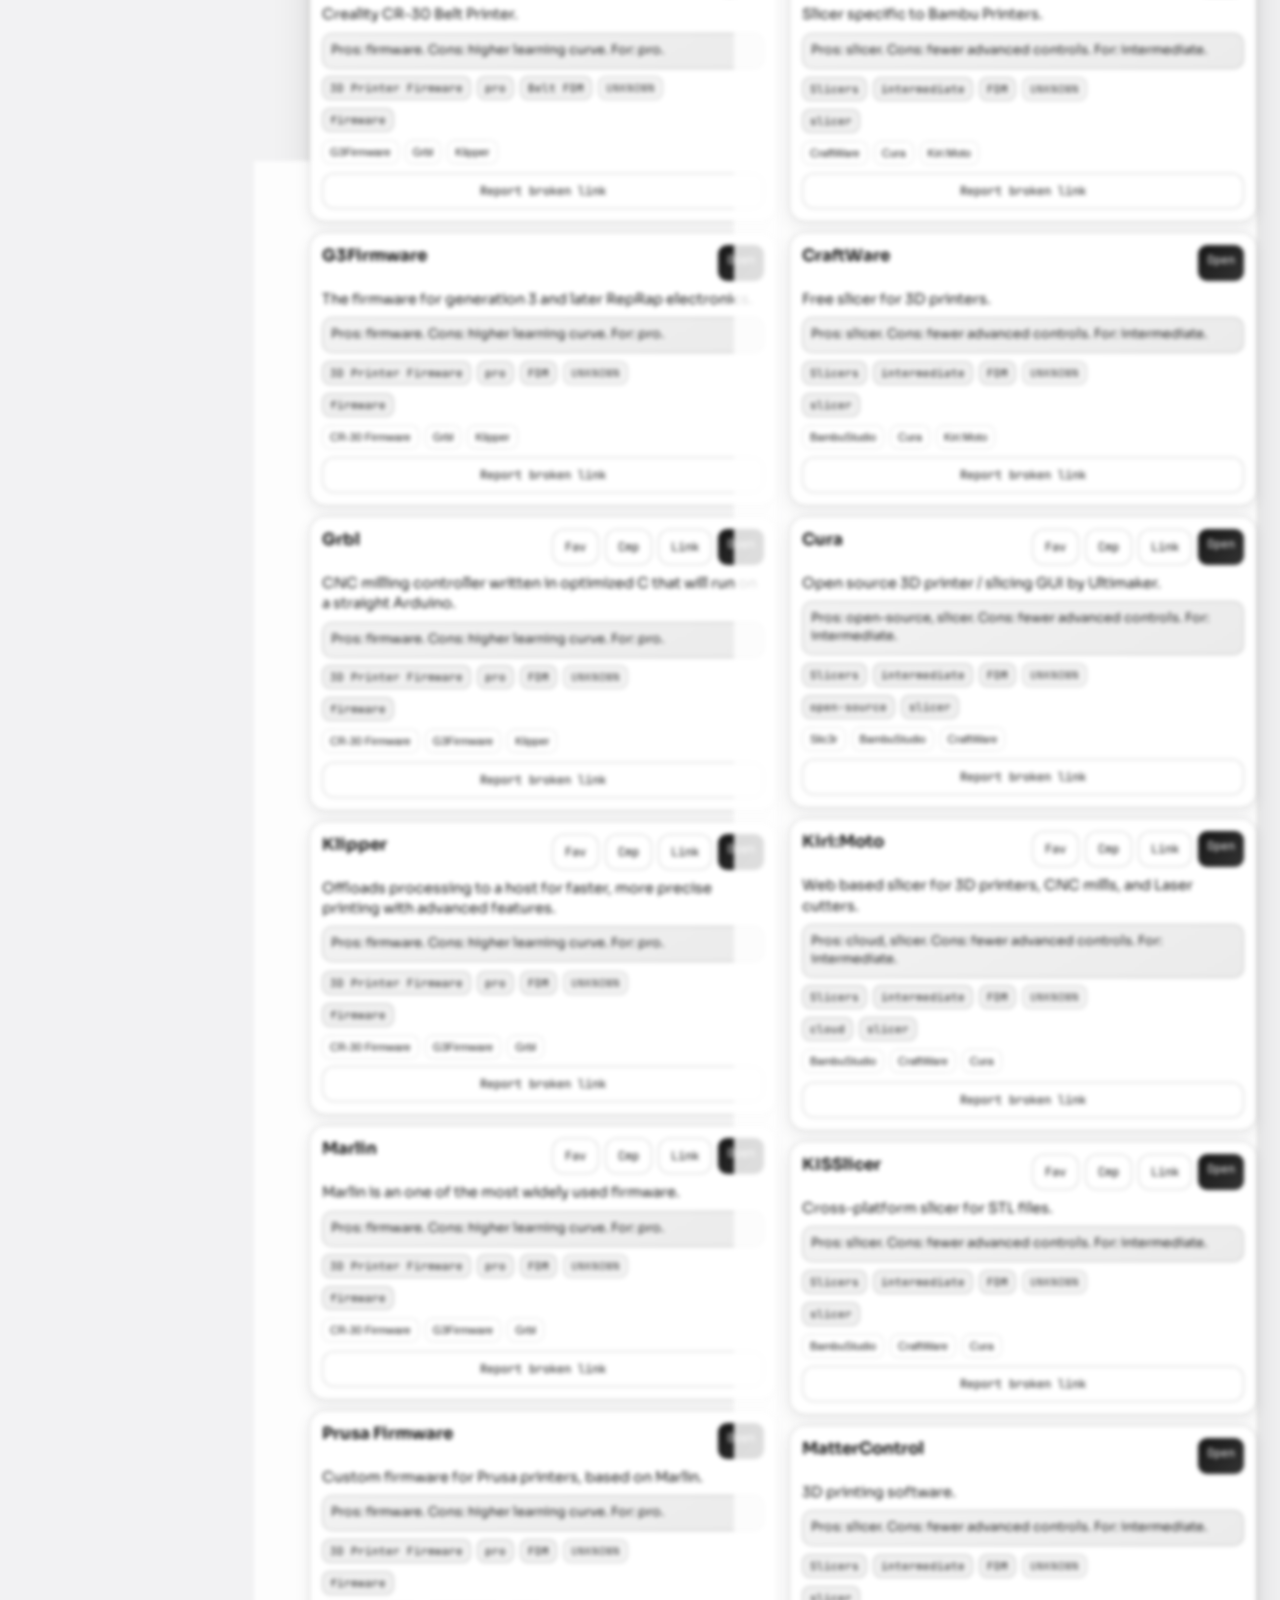
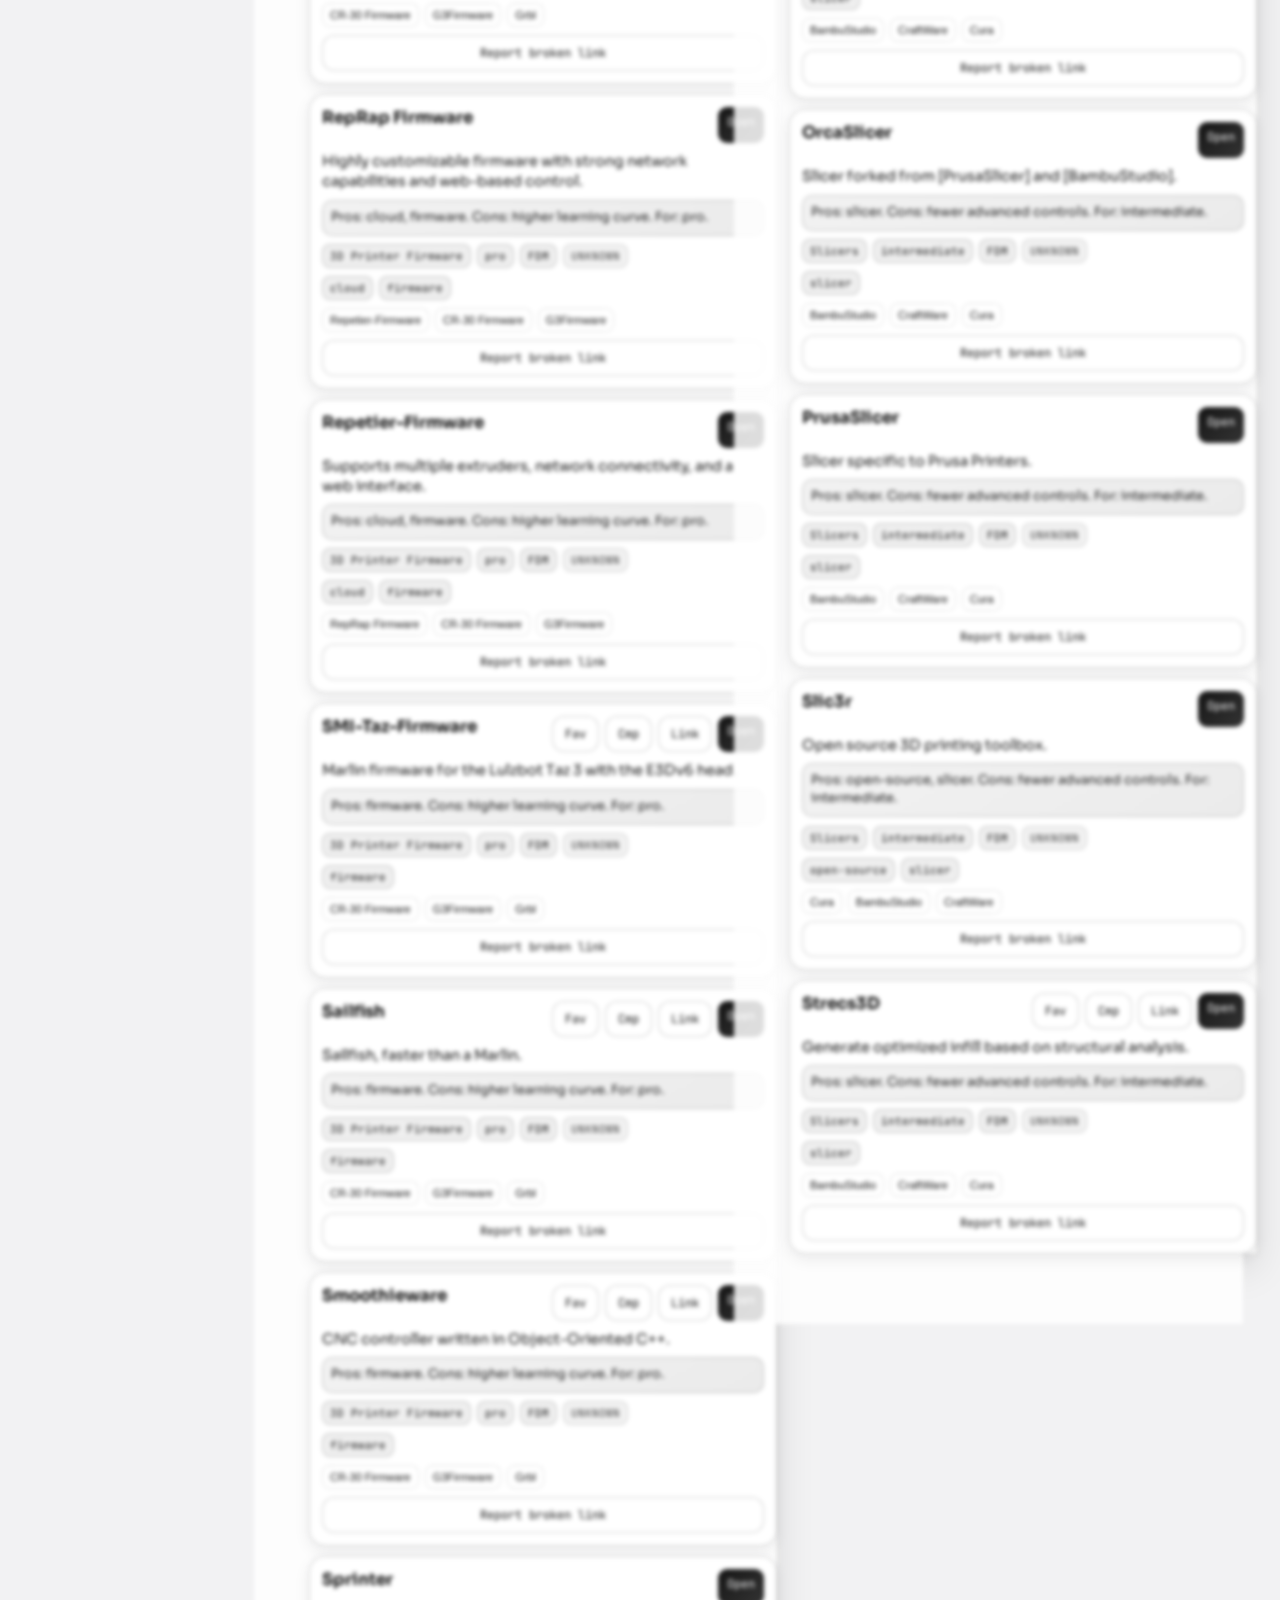
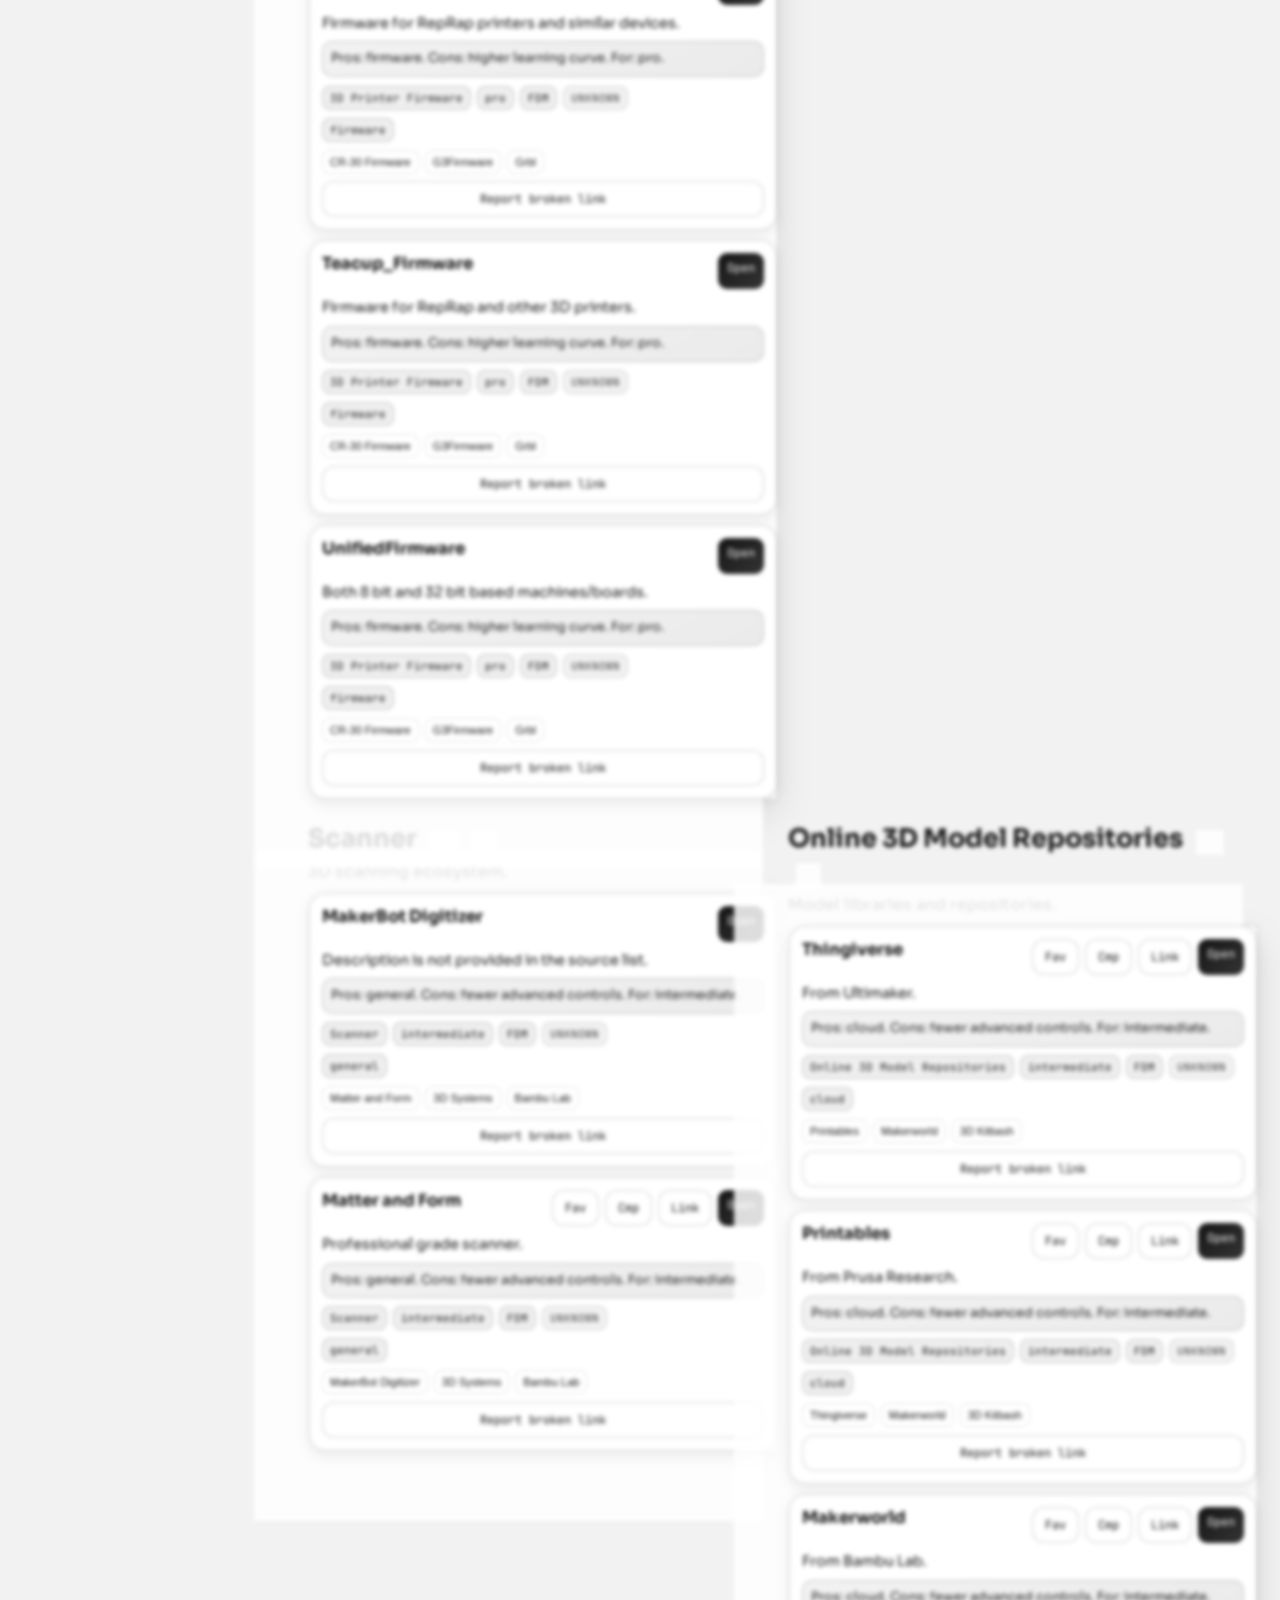
==== commit bbfb61f7: "feat: implement ux pack 1-10 (hotkeys, density, toasts, csv, collapse)" ====
--- a/index.html
+++ b/index.html
@@ -85,6 +85,7 @@
       <button id="syncBtn" class="ghost-btn" type="button">Sync from GitHub</button>
       <button id="checkLinksBtn" class="ghost-btn" type="button">Check Links</button>
       <button id="suggestBtn" class="ghost-btn" type="button">Suggest Resource</button>
+      <button id="clearFiltersBtn" class="ghost-btn" type="button">Clear Filters</button>
       <span id="syncStatus" class="muted"></span>
       <span id="diffStatus" class="muted"></span>
       <span id="lastUpdated" class="muted"></span>
@@ -133,6 +134,8 @@
         <button id="exportPdfBtn" class="ghost-btn" type="button">Export PDF</button>
         <button id="importFavBtn" class="ghost-btn" type="button">Import Fav</button>
         <button id="exportFavBtn" class="ghost-btn" type="button">Export Fav</button>
+        <button id="densityBtn" class="ghost-btn" type="button">Density</button>
+        <button id="hotkeysBtn" class="ghost-btn" type="button">Hotkeys</button>
       </section>
       <section class="preset-row" id="presetRow" aria-label="Quick presets">
         <button class="ghost-btn preset-btn" data-preset="beginner" type="button">Beginner</button>
@@ -155,6 +158,9 @@
 
         <article class="panel" id="comparePanel">
           <h2 id="compareTitle">Compare (0/4)</h2>
+          <div class="compare-actions">
+            <button id="compareExportCsvBtn" class="mini-btn" type="button">Export CSV</button>
+          </div>
           <div id="compareTableWrap" class="table-wrap"></div>
         </article>
 
@@ -263,6 +269,15 @@
     </article>
   </template>
   </div>
+  <button id="toTopBtn" class="to-top-btn" type="button" aria-label="Scroll to top">↑</button>
+  <div id="toastRoot" class="toast-root" aria-live="polite" aria-atomic="true"></div>
+  <div id="hotkeyModal" class="hotkey-modal" hidden>
+    <div class="hotkey-dialog" role="dialog" aria-modal="true" aria-labelledby="hotkeyTitle">
+      <h3 id="hotkeyTitle">Keyboard Shortcuts</h3>
+      <ul id="hotkeyList"></ul>
+      <button id="hotkeyCloseBtn" class="ghost-btn" type="button">Close</button>
+    </div>
+  </div>
 
   <script src="./data/resources-inline.js"></script>
   <script src="./config.js"></script>
--- a/styles.css
+++ b/styles.css
@@ -124,6 +124,8 @@
   font-family: "JetBrains Mono", monospace;
   font-size: clamp(13px, 1.55vw, 22px);
   letter-spacing: 0.02em;
+  line-height: 1.35;
+  text-wrap: balance;
   text-shadow: 0 0 12px rgba(255, 255, 255, 0.22);
   opacity: 0;
   will-change: opacity, transform;
@@ -253,6 +255,7 @@
   .theme-blink-quote {
     top: calc(50% + min(26vw, 170px));
     font-size: clamp(12px, 2.8vw, 16px);
+    width: min(94vw, 760px);
   }
 }
 
@@ -561,6 +564,11 @@
 .panel { border-radius: 16px; padding: 13px; }
 .panel h2 { margin: 0 0 8px; font-size: 1.1rem; letter-spacing: -0.01em; }
 .panel h3 { margin: 0 0 8px; font-size: 0.97rem; }
+.compare-actions {
+  margin-bottom: 8px;
+  display: flex;
+  justify-content: flex-end;
+}
 
 .stack-grid,
 .calc-grid { display: grid; gap: 8px; }
@@ -608,6 +616,11 @@
   display: flex;
   flex-wrap: wrap;
   gap: 6px;
+}
+.calc-preset-row .mini-btn.is-active {
+  transform: translateY(-1px);
+  border-color: color-mix(in srgb, var(--ink) 55%, transparent);
+  box-shadow: 0 0 0 2px color-mix(in srgb, var(--ink) 22%, transparent);
 }
 
 .table-wrap { overflow: auto; }
@@ -651,6 +664,7 @@
 .section-block { margin-top: 12px; }
 .section-title { margin: 0; font-size: clamp(1.28rem, 2vw, 1.88rem); }
 .section-link-btn { margin-left: 8px; padding: 3px 8px; }
+.section-collapse-btn { margin-left: 8px; padding: 3px 8px; min-width: 28px; }
 .section-guide { margin: 6px 0 10px; color: var(--hero-text); }
 
 .resource-grid { display: grid; grid-template-columns: repeat(auto-fit, minmax(315px, 1fr)); gap: 10px; }
@@ -767,3 +781,112 @@
   .intro-video-wrap { inset: -28%; }
   .intro-content { padding: 16px; }
 }
+
+.toast-root {
+  position: fixed;
+  left: 50%;
+  bottom: 20px;
+  transform: translate(-50%, 12px);
+  z-index: 2600;
+  border: 1px solid var(--line);
+  border-radius: 12px;
+  padding: 10px 14px;
+  max-width: min(90vw, 580px);
+  background: var(--paper-strong);
+  color: var(--ink);
+  font-family: "JetBrains Mono", monospace;
+  font-size: 12px;
+  box-shadow: var(--shadow);
+  opacity: 0;
+  pointer-events: none;
+  transition: opacity 200ms ease, transform 200ms ease;
+}
+.toast-root.show {
+  opacity: 1;
+  transform: translate(-50%, 0);
+}
+
+.to-top-btn {
+  position: fixed;
+  right: 18px;
+  bottom: 18px;
+  z-index: 1200;
+  border: 1px solid var(--line);
+  border-radius: 999px;
+  width: 42px;
+  height: 42px;
+  padding: 0;
+  background: var(--paper-strong);
+  color: var(--ink);
+  font-family: "JetBrains Mono", monospace;
+  font-size: 18px;
+  cursor: pointer;
+  opacity: 0;
+  transform: translateY(12px);
+  pointer-events: none;
+  transition: opacity 180ms ease, transform 180ms ease;
+}
+.to-top-btn.show {
+  opacity: 1;
+  transform: translateY(0);
+  pointer-events: auto;
+}
+
+.hotkey-modal {
+  position: fixed;
+  inset: 0;
+  z-index: 2500;
+  background: rgba(0, 0, 0, 0.48);
+  display: grid;
+  place-items: center;
+  padding: 14px;
+}
+.hotkey-dialog {
+  width: min(560px, 100%);
+  border: 1px solid var(--line);
+  border-radius: 16px;
+  background: var(--paper-strong);
+  box-shadow: var(--shadow);
+  padding: 14px;
+}
+.hotkey-dialog h3 {
+  margin: 0 0 10px;
+}
+#hotkeyList {
+  list-style: none;
+  margin: 0;
+  padding: 0;
+  display: grid;
+  gap: 8px;
+}
+#hotkeyList li {
+  display: flex;
+  align-items: center;
+  justify-content: space-between;
+  gap: 12px;
+  border: 1px solid var(--line);
+  border-radius: 10px;
+  padding: 8px 10px;
+}
+#hotkeyList kbd {
+  border: 1px solid var(--line);
+  border-bottom-width: 2px;
+  border-radius: 8px;
+  padding: 2px 8px;
+  font-family: "JetBrains Mono", monospace;
+  font-size: 12px;
+  background: var(--paper);
+}
+
+body.density-compact .card {
+  padding: 10px;
+  gap: 6px;
+}
+body.density-compact .card-title {
+  font-size: 0.98rem;
+}
+body.density-compact .card-description,
+body.density-compact .card-description-en,
+body.density-compact .card-analysis {
+  font-size: 0.84rem;
+}
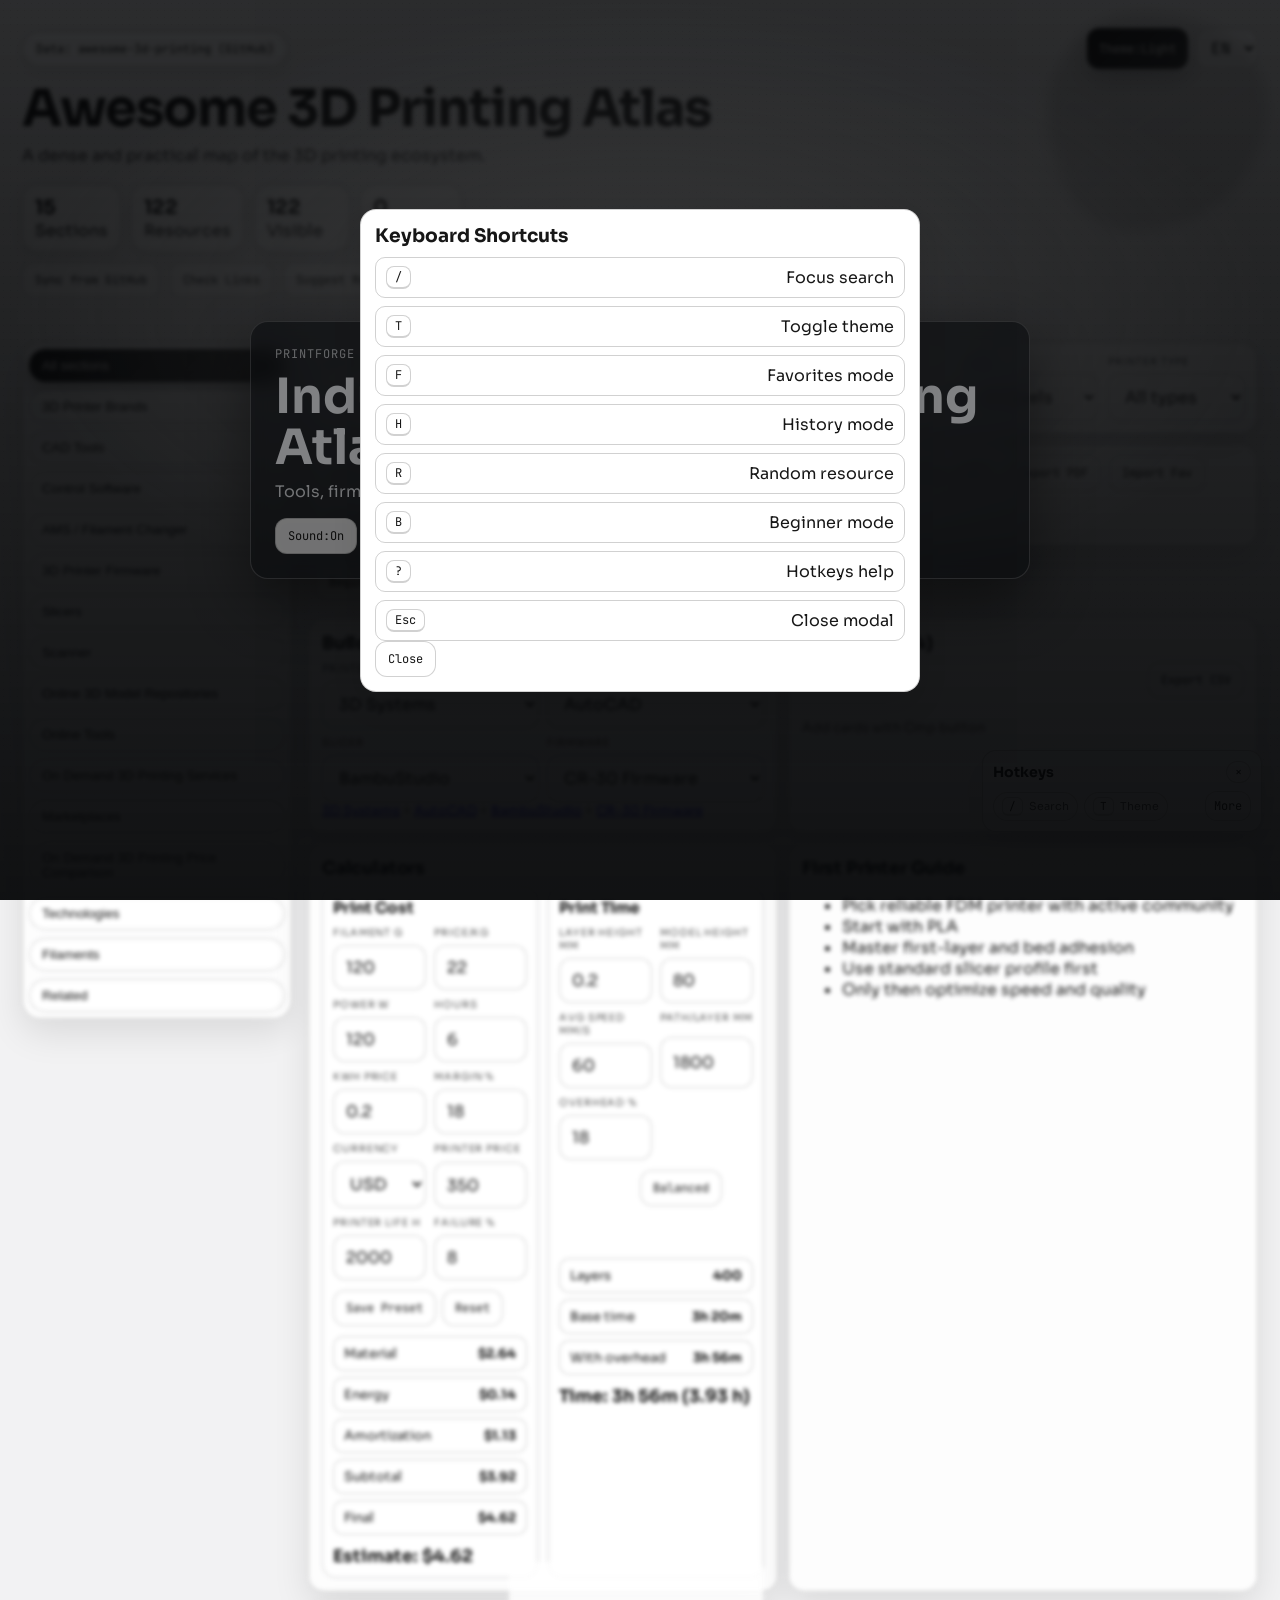
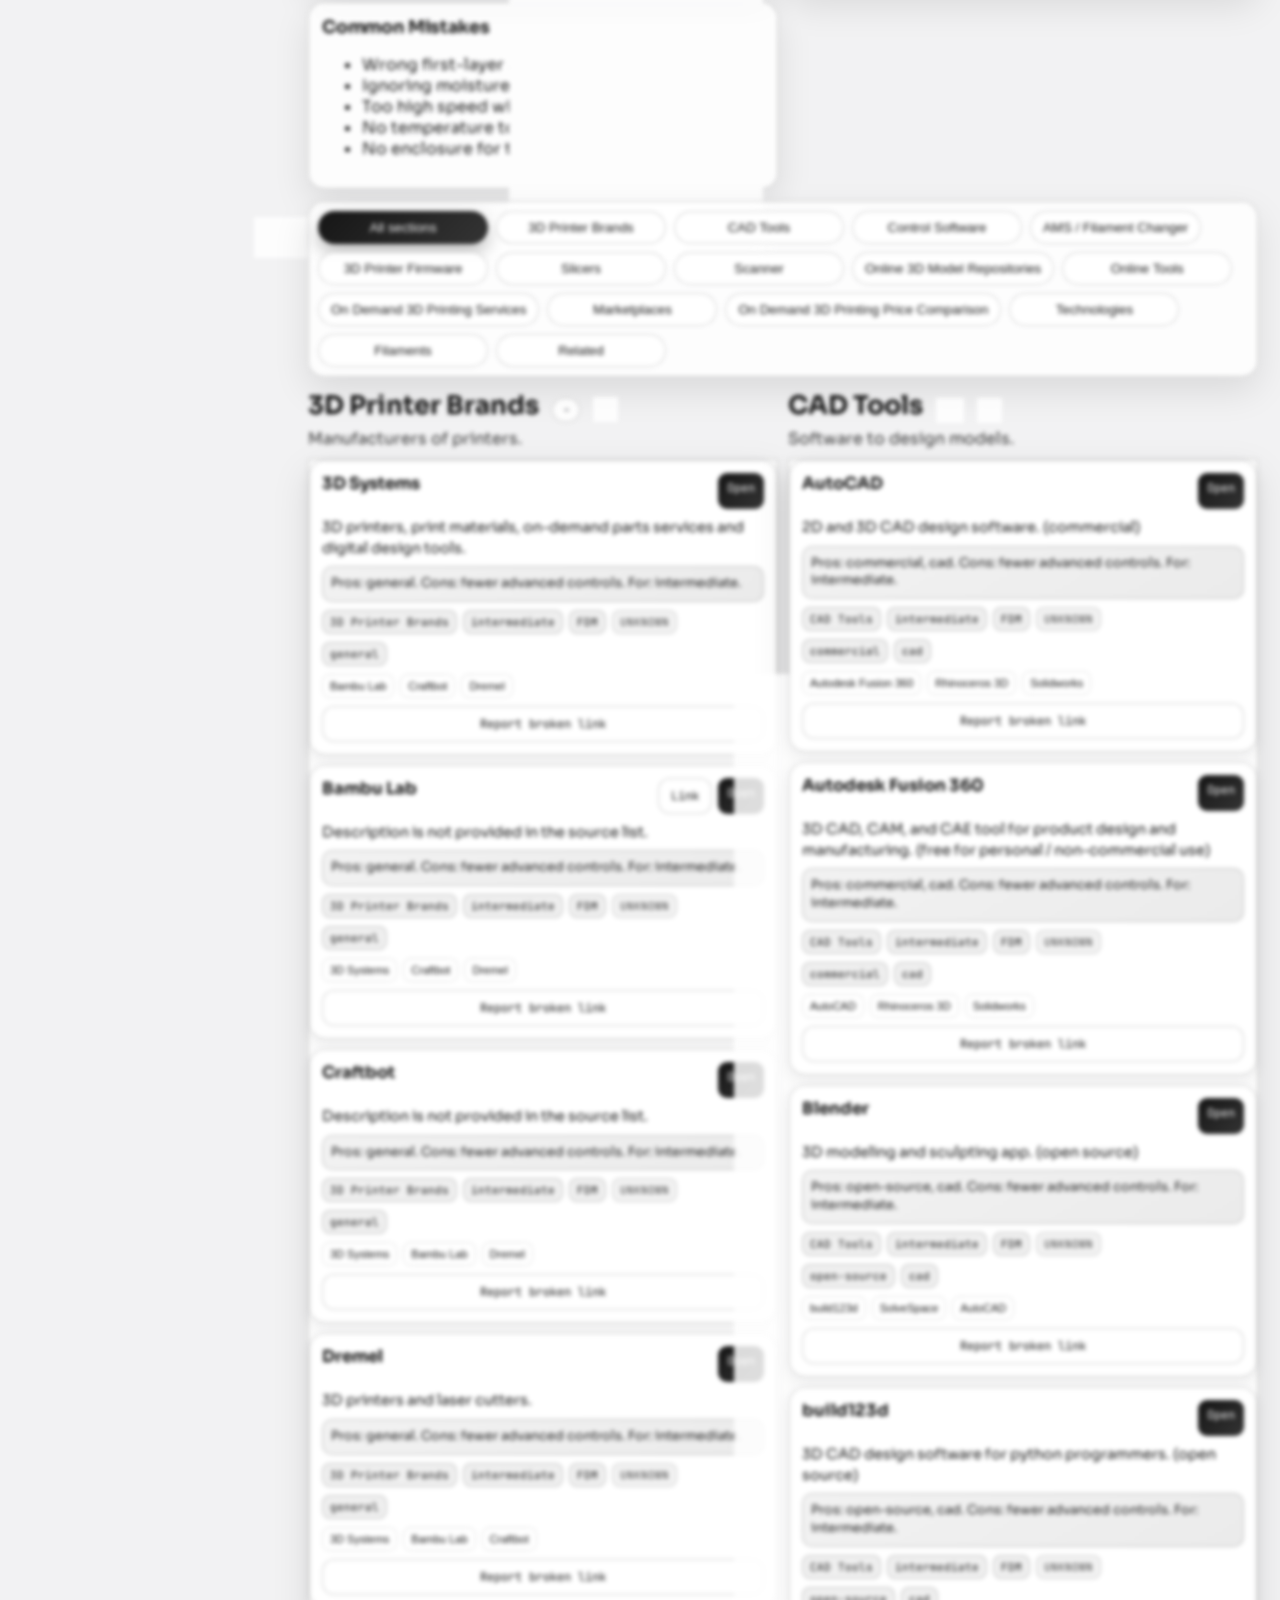
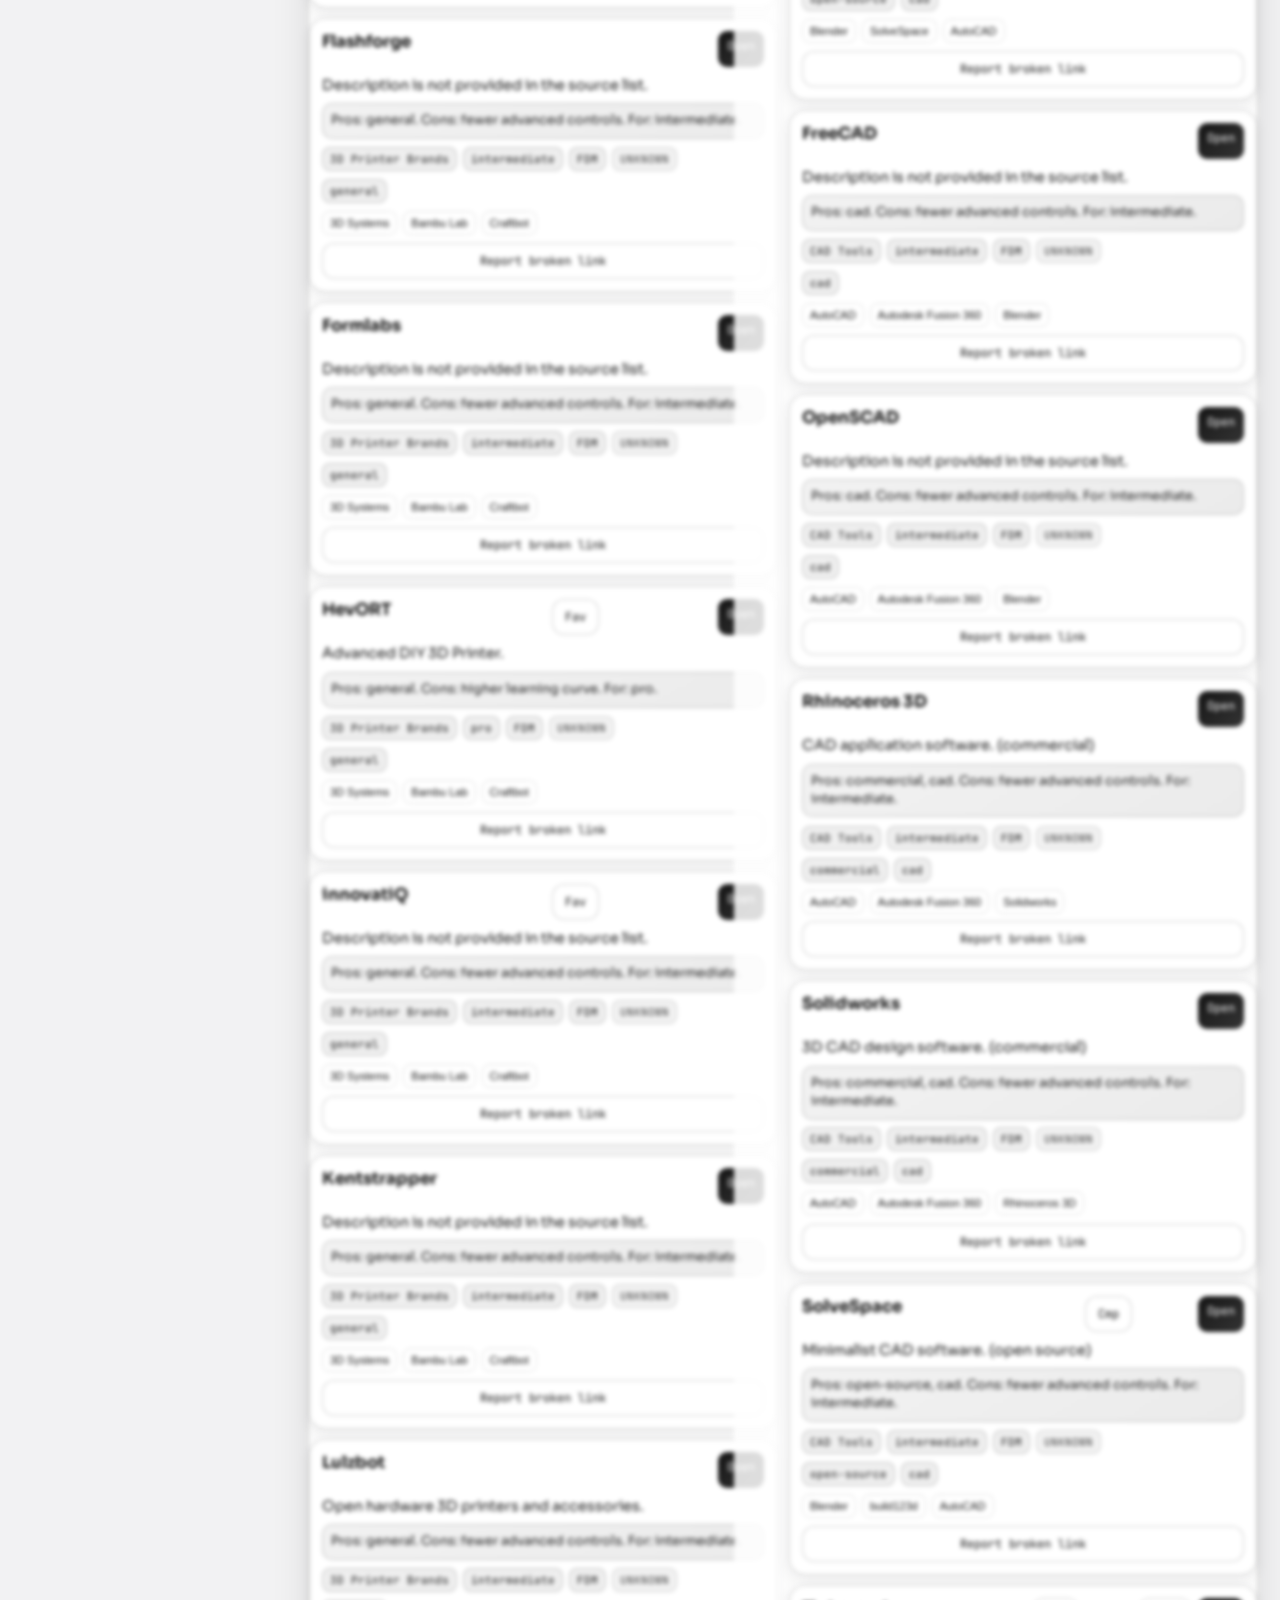
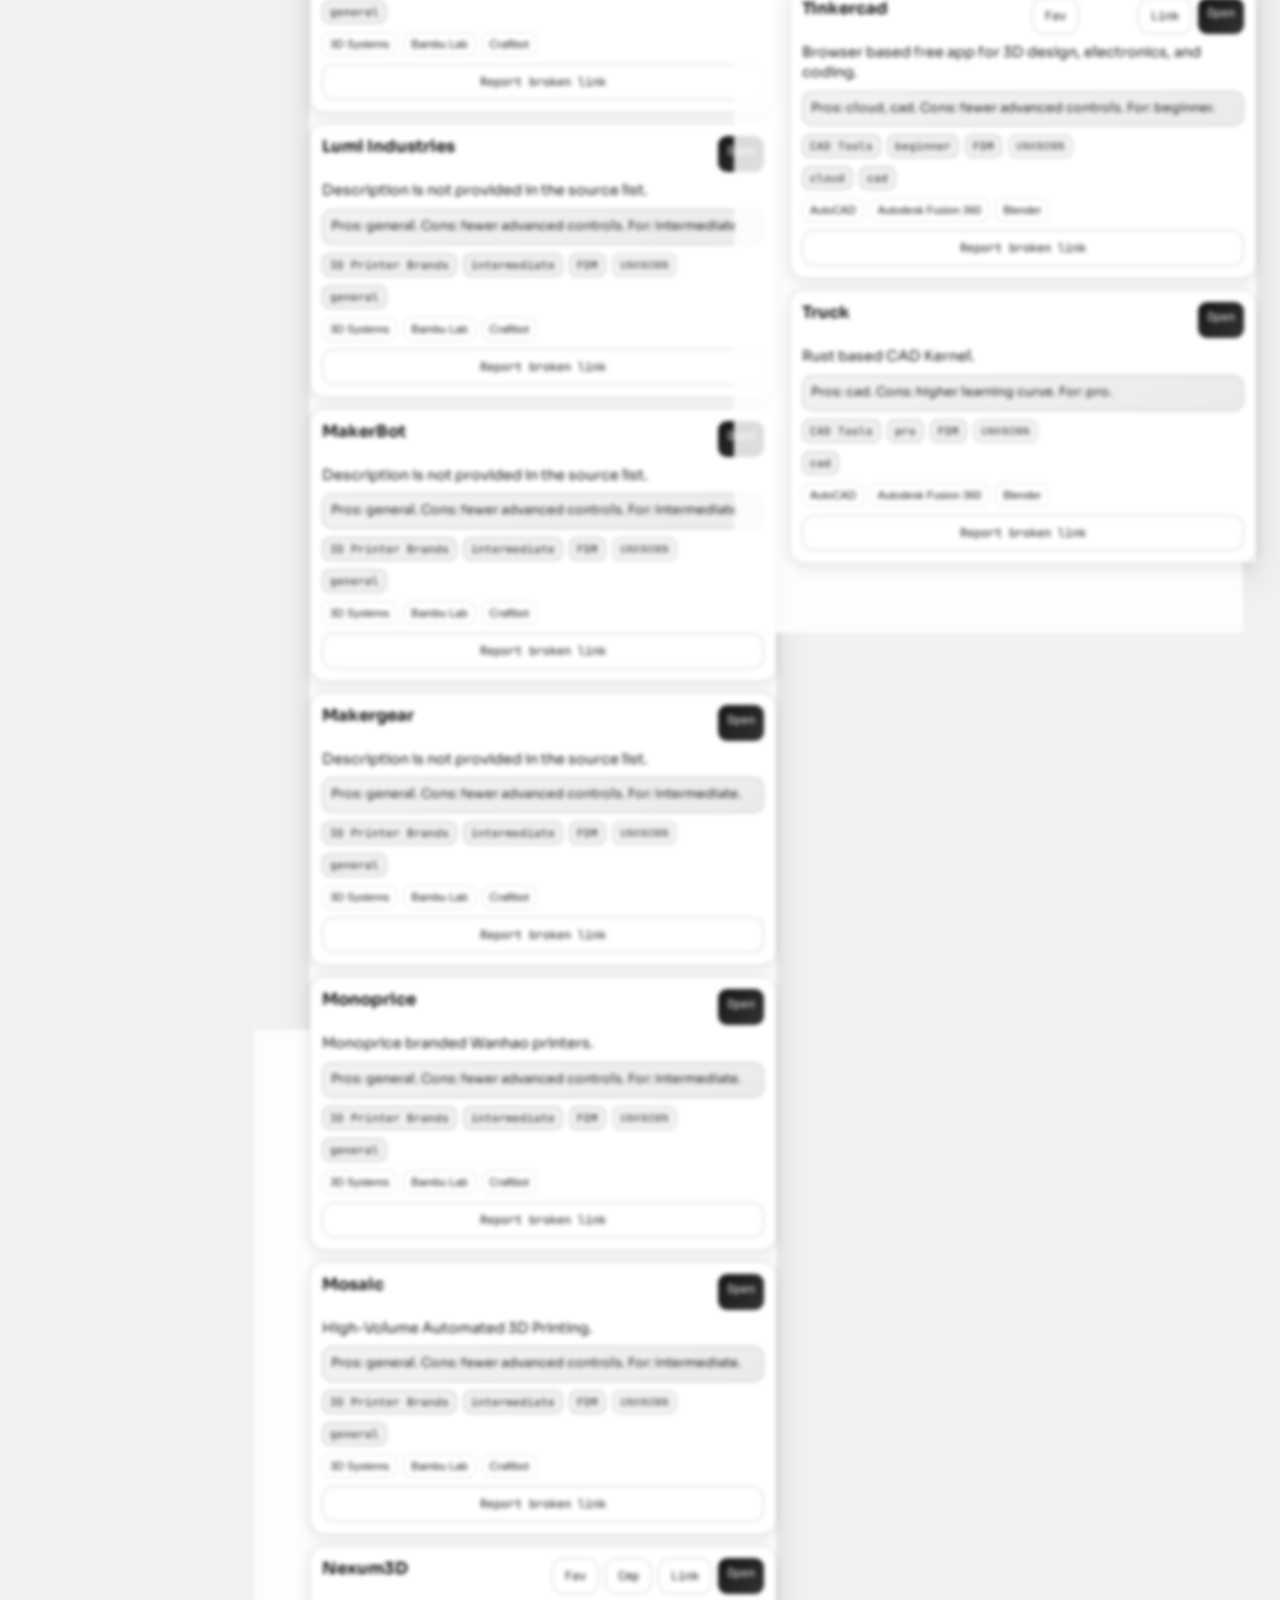
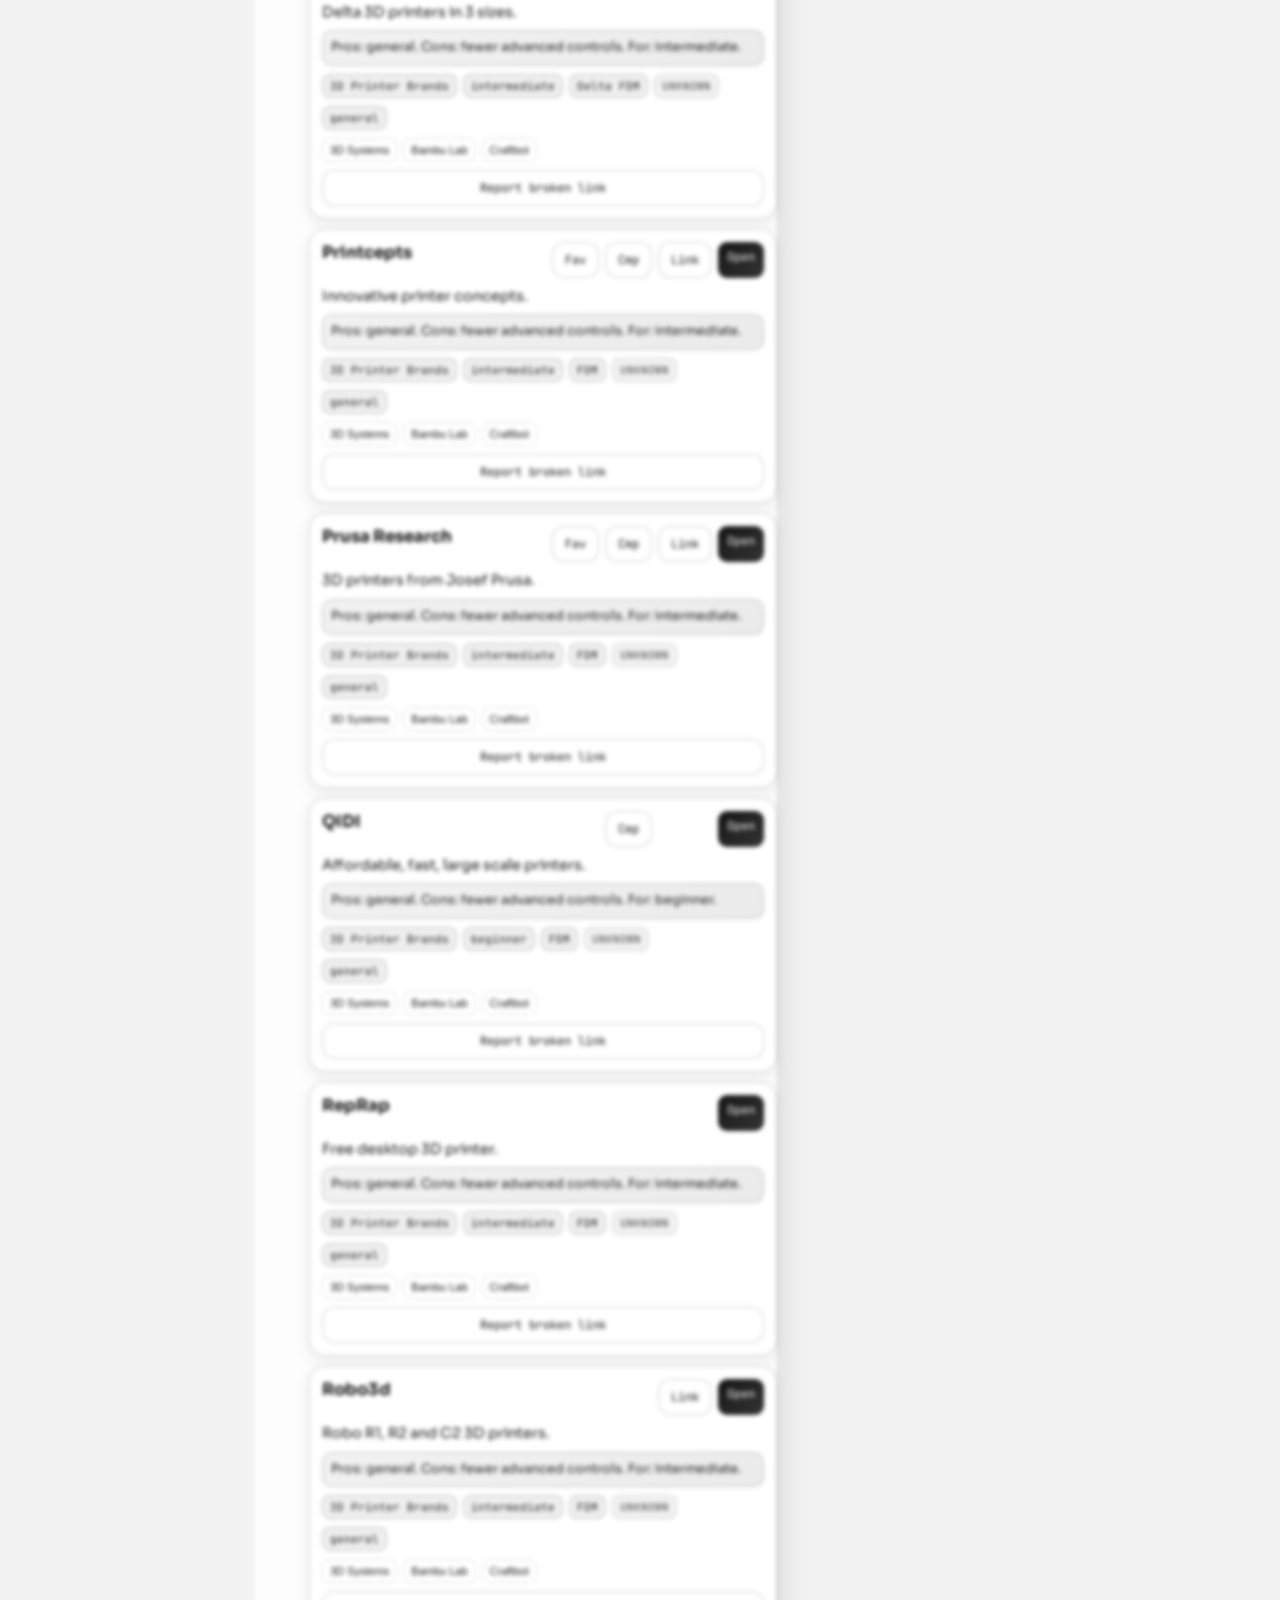
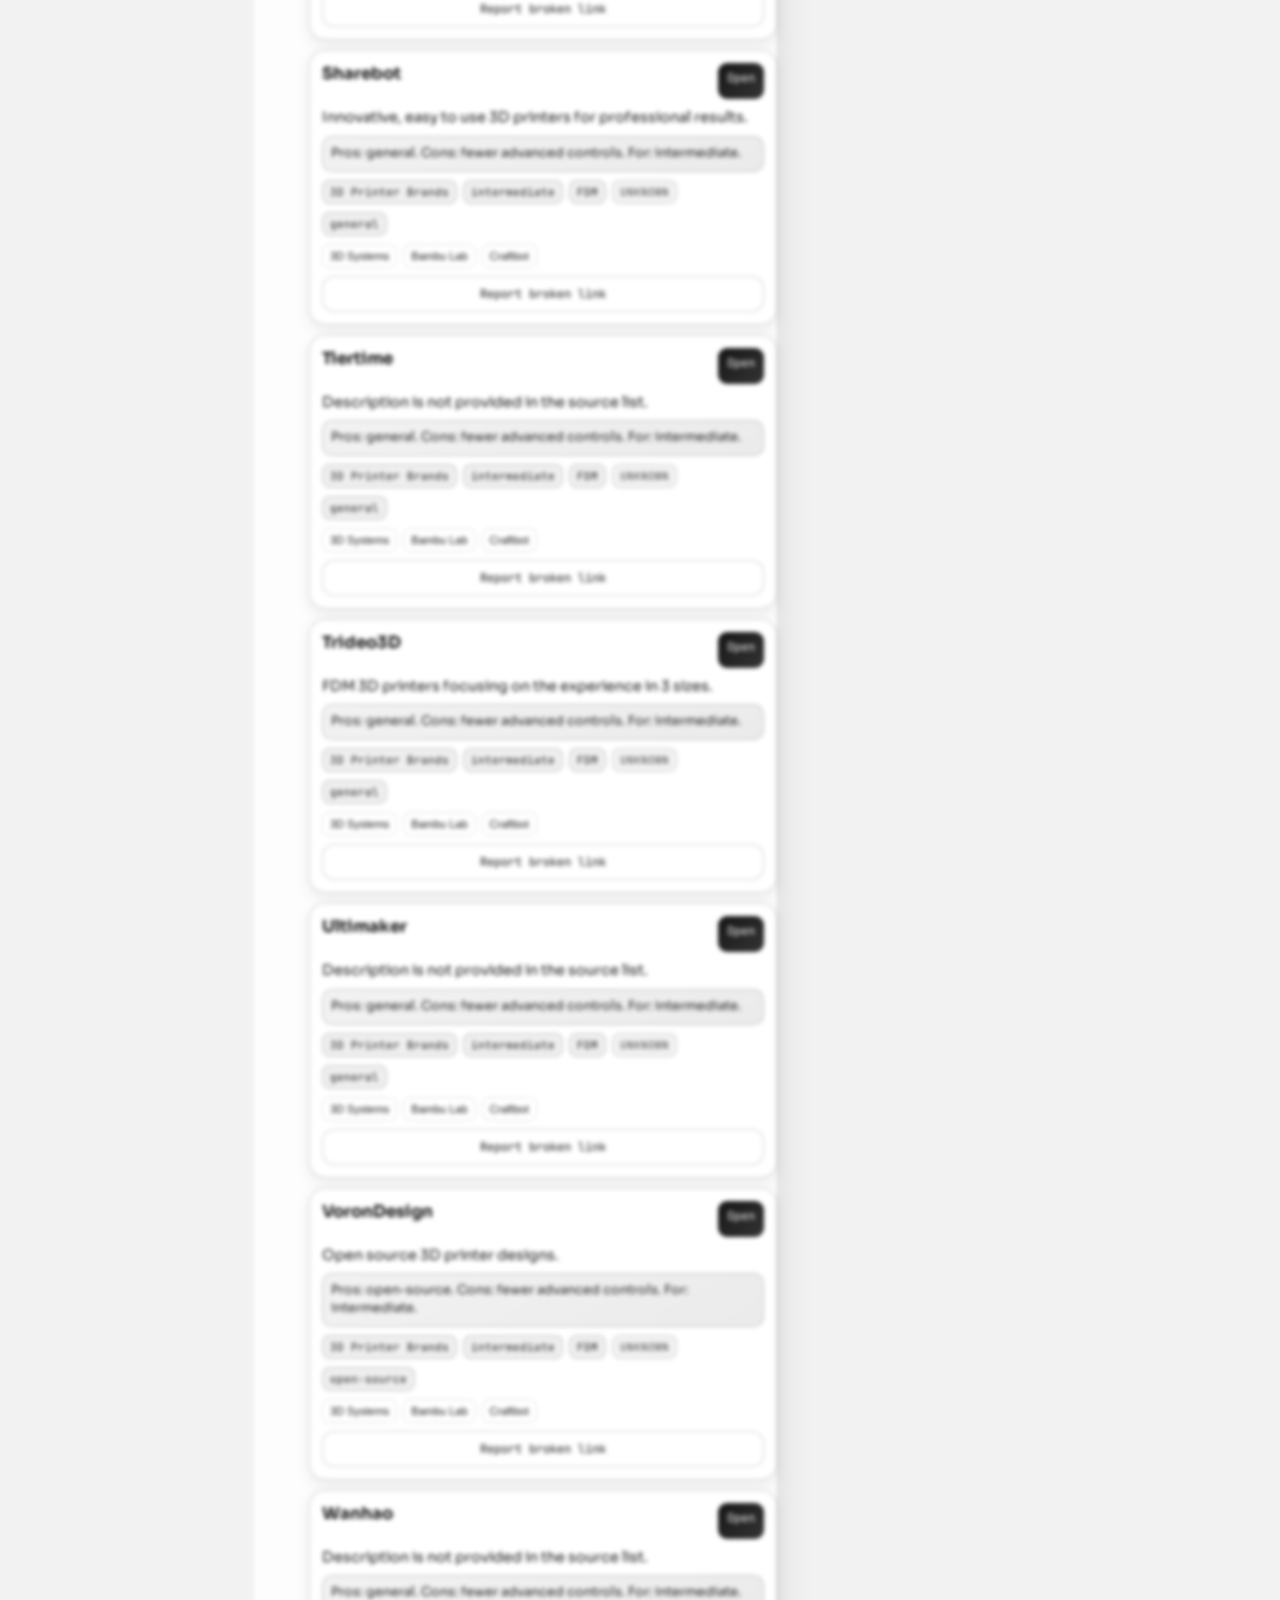
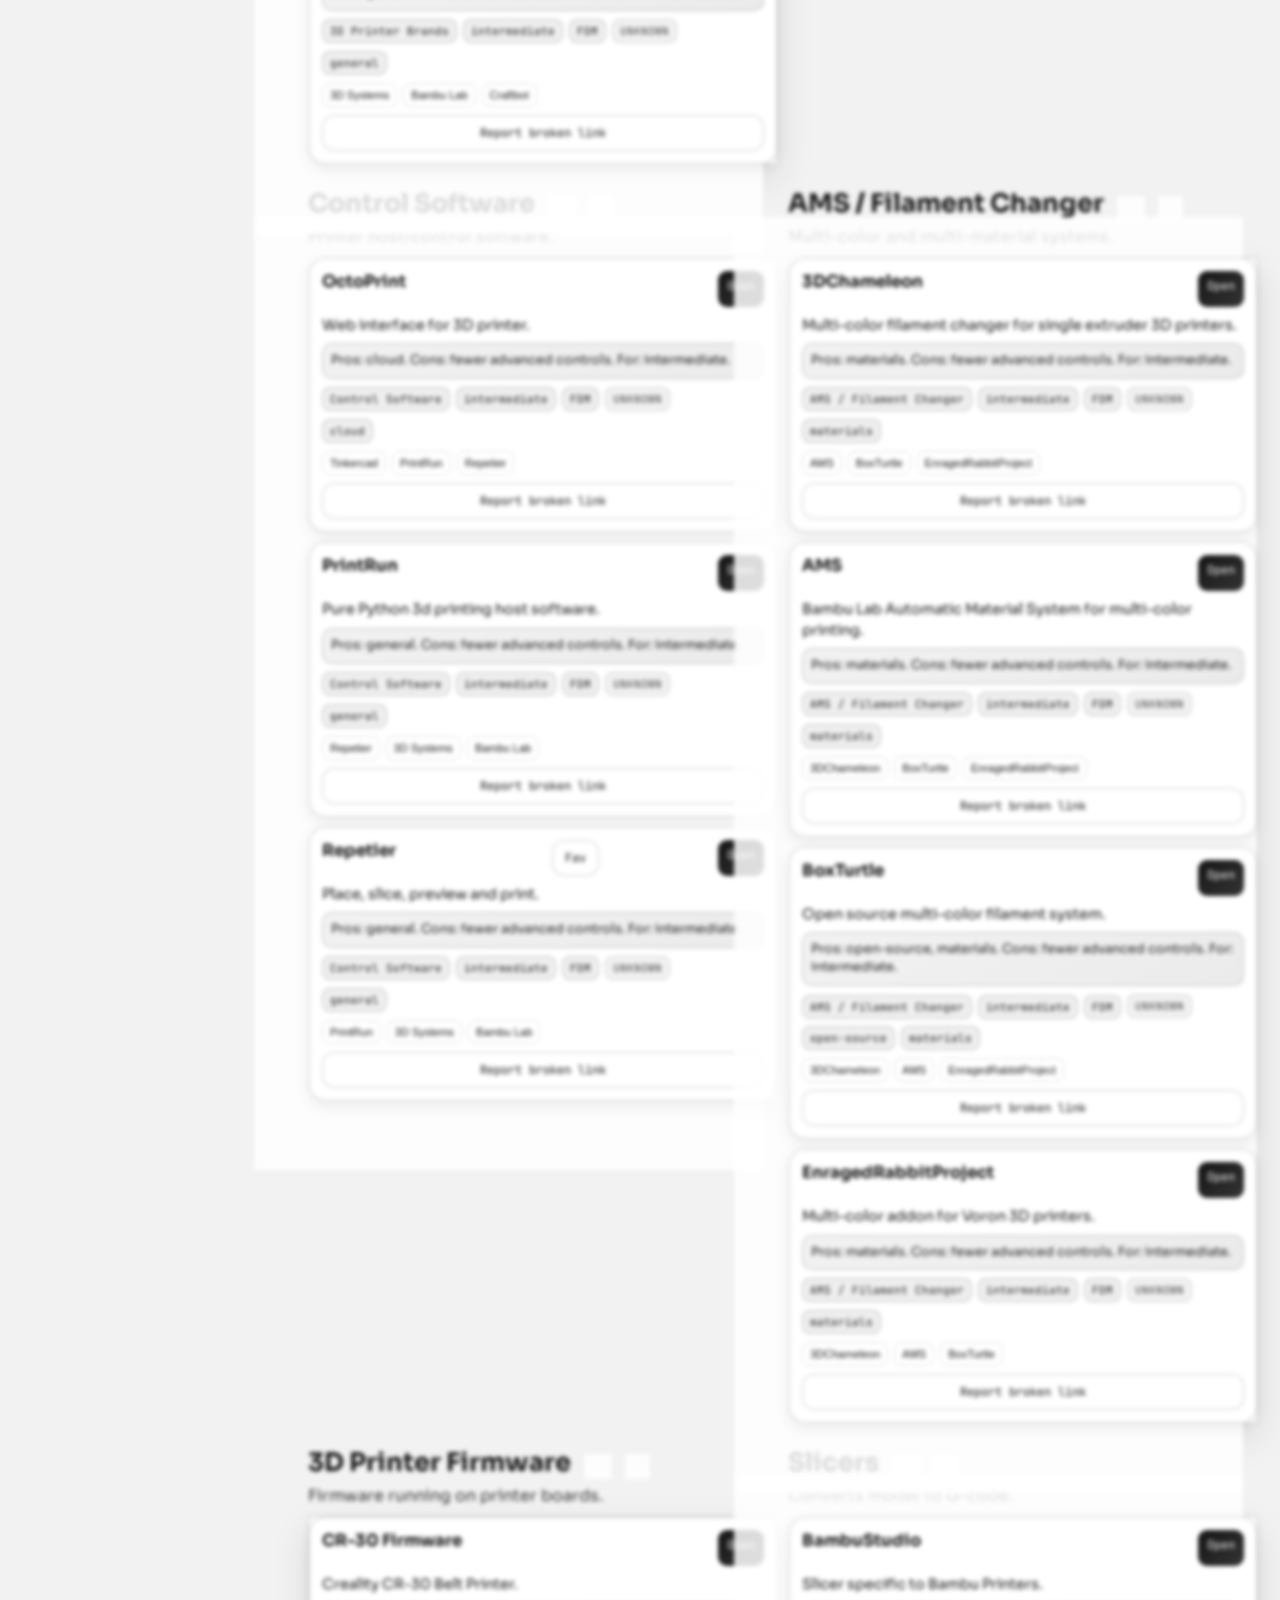
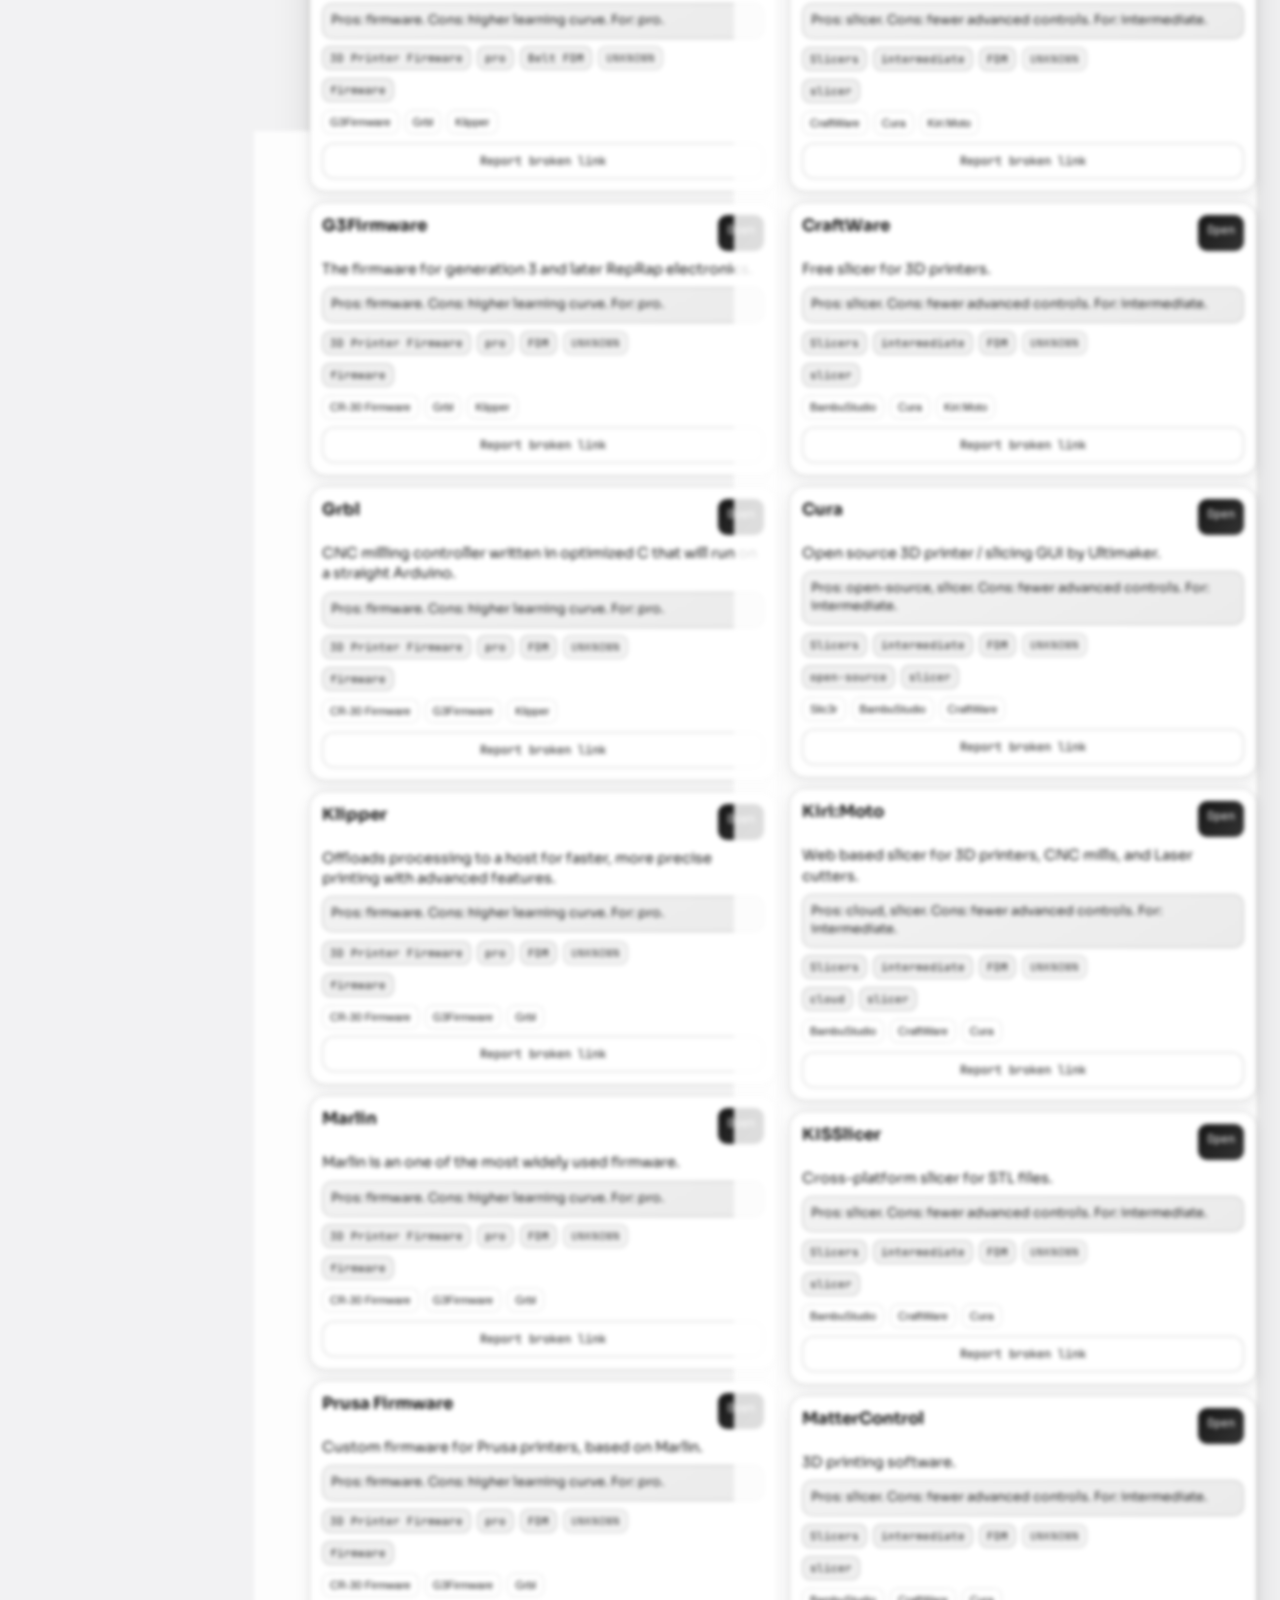
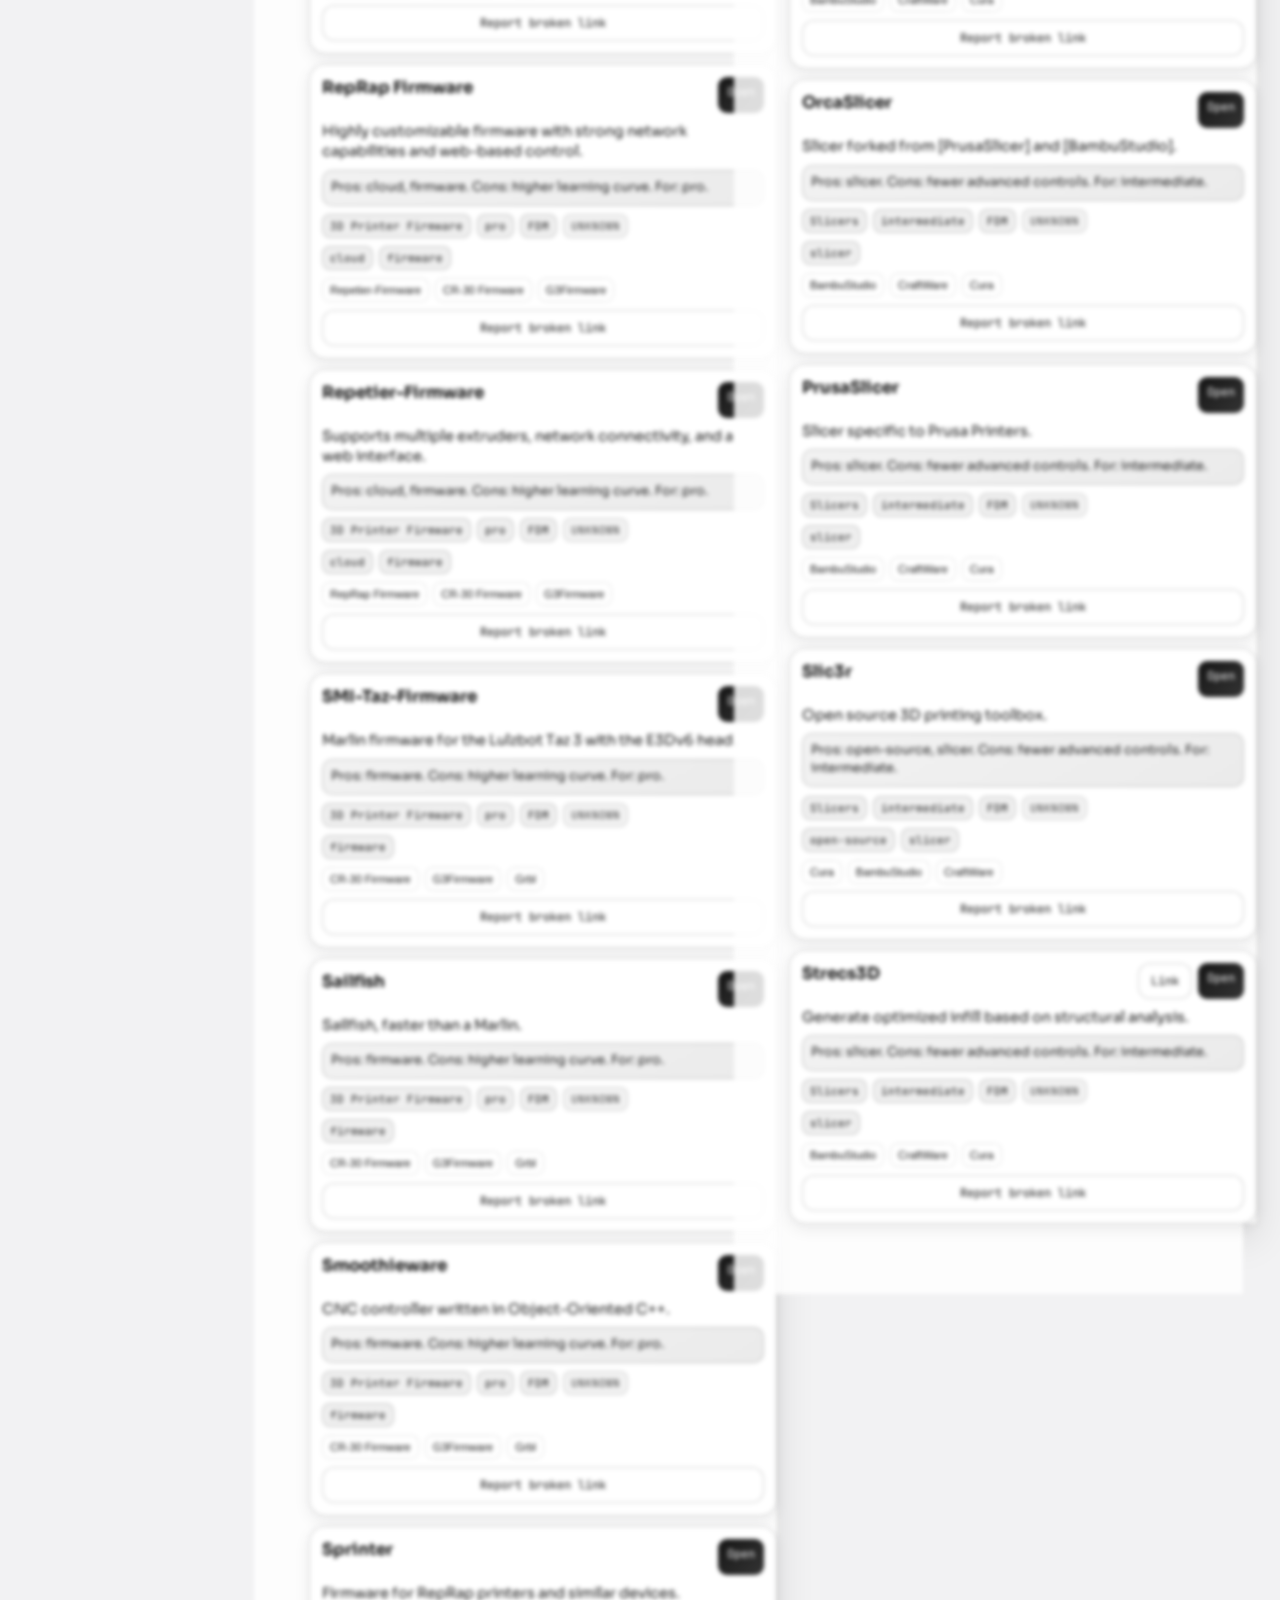
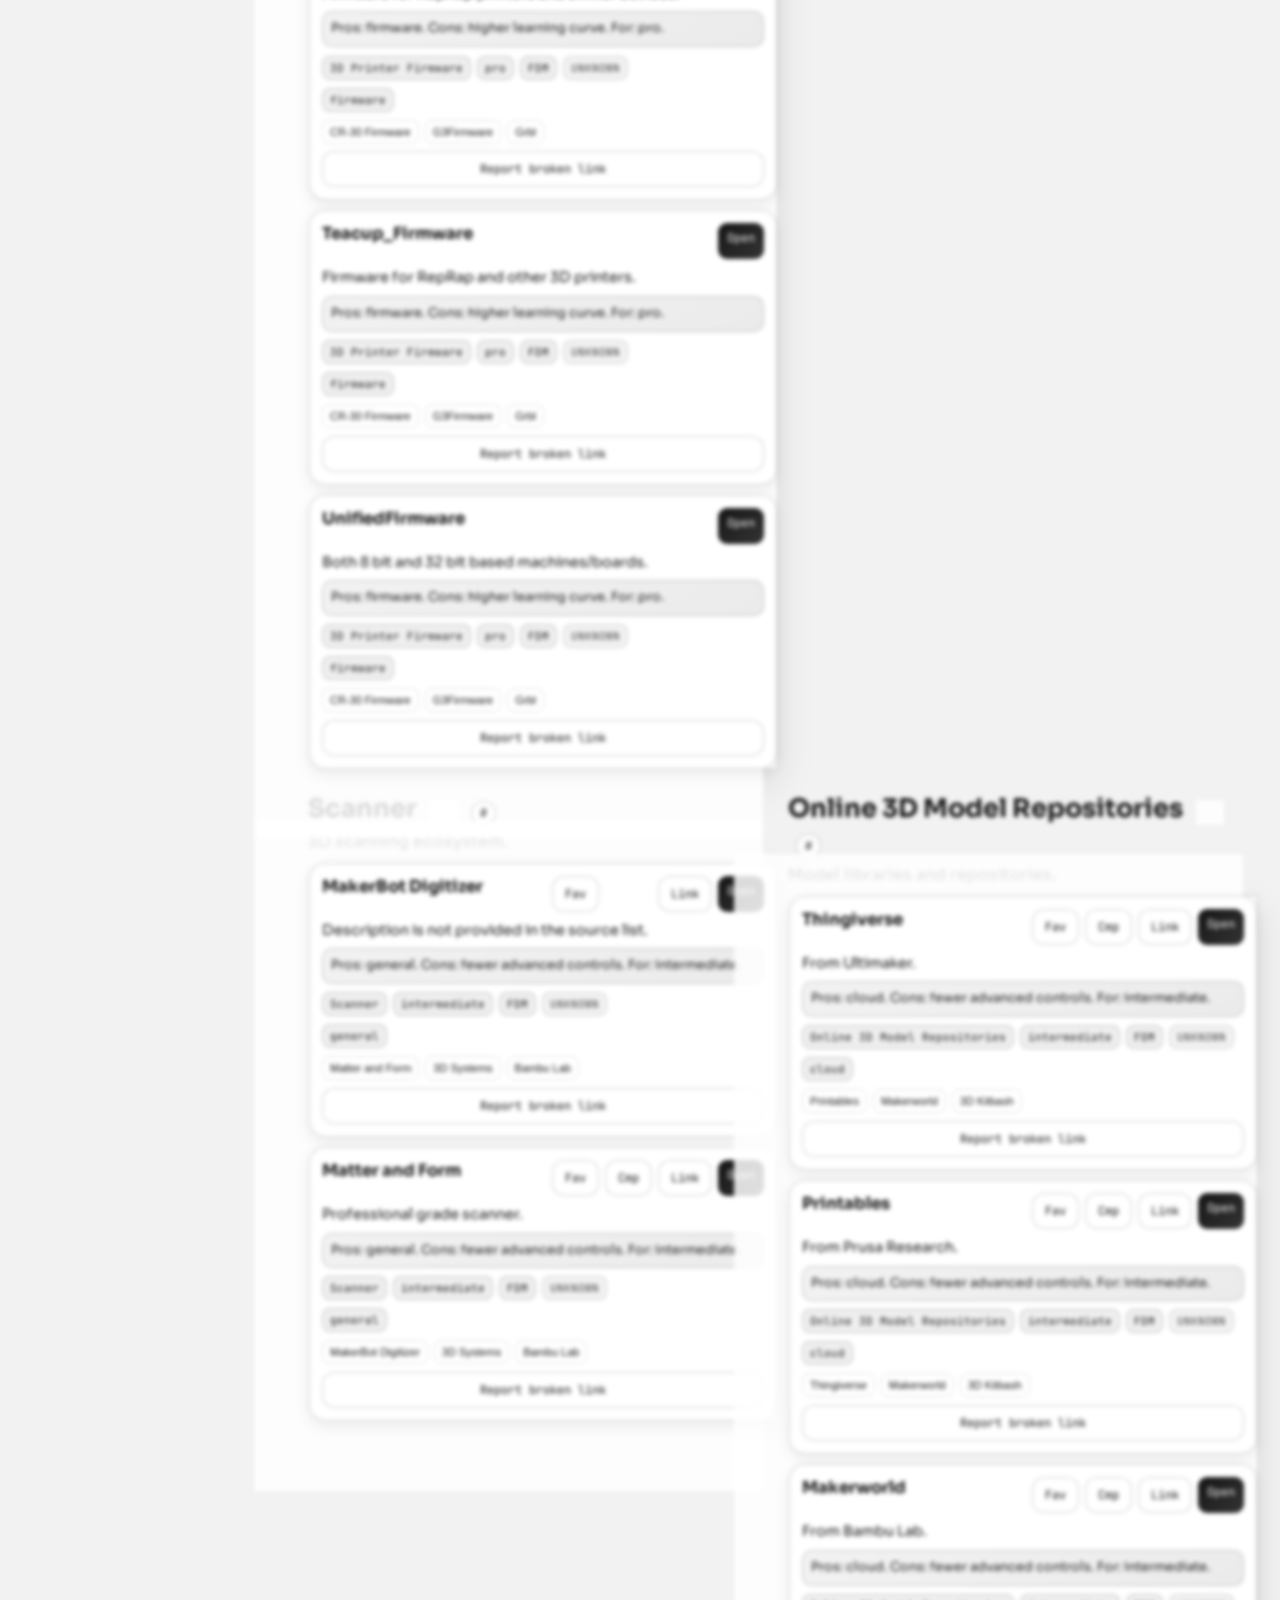
==== commit 2a600b5e: "fix: show hotkeys hint only after intro and prevent modal during intro" ====
--- a/index.html
+++ b/index.html
@@ -270,6 +270,17 @@
   </template>
   </div>
   <button id="toTopBtn" class="to-top-btn" type="button" aria-label="Scroll to top">↑</button>
+  <div id="hotkeyHintCard" class="hotkey-hint-card" hidden>
+    <div class="hotkey-hint-head">
+      <strong id="hotkeyHintTitle">Hotkeys</strong>
+      <button id="hotkeyHintDismissBtn" class="mini-btn hotkey-hint-dismiss" type="button" aria-label="Dismiss">×</button>
+    </div>
+    <div class="hotkey-hint-row">
+      <span class="hotkey-chip"><kbd>/</kbd><small id="hotkeyHintSearch">Search</small></span>
+      <span class="hotkey-chip"><kbd>T</kbd><small id="hotkeyHintTheme">Theme</small></span>
+      <button id="hotkeyHintOpenBtn" class="mini-btn hotkey-hint-open" type="button">?</button>
+    </div>
+  </div>
   <div id="toastRoot" class="toast-root" aria-live="polite" aria-atomic="true"></div>
   <div id="hotkeyModal" class="hotkey-modal" hidden>
     <div class="hotkey-dialog" role="dialog" aria-modal="true" aria-labelledby="hotkeyTitle">
--- a/styles.css
+++ b/styles.css
@@ -52,6 +52,11 @@
   min-height: 100vh;
 }
 
+html,
+body {
+  overflow-x: hidden;
+}
+
 body.theme-dark {
   background:
     radial-gradient(1200px 700px at -12% -15%, rgba(255, 255, 255, 0.05) 0%, transparent 62%),
@@ -239,10 +244,6 @@
   100% { transform: translate(var(--pupil-x), var(--pupil-y)); }
 }
 
-@media (prefers-reduced-motion: reduce) {
-  .theme-blink { display: none; }
-}
-
 @media (max-width: 900px) {
   .theme-eye-stage {
     gap: clamp(30px, 8vw, 70px);
@@ -632,12 +633,12 @@
   margin-top: 12px;
   border-radius: 16px;
   padding: 9px;
-  display: grid;
-  grid-template-columns: repeat(auto-fit, minmax(170px, 1fr));
+  display: flex;
+  flex-wrap: wrap;
+  align-items: center;
   gap: 8px;
   max-width: 100%;
-  overflow-x: hidden;
-  overflow-y: visible;
+  overflow: visible;
 }
 
 .section-chip {
@@ -647,8 +648,9 @@
   color: var(--ink);
   padding: 8px 12px;
   white-space: normal;
-  width: 100%;
-  min-width: 0;
+  width: auto;
+  max-width: 100%;
+  min-width: min(170px, 100%);
   text-align: center;
   font-size: 0.83rem;
   cursor: pointer;
@@ -763,9 +765,15 @@
   .sidebar {
     position: static;
     max-height: none;
-    grid-template-columns: repeat(auto-fit, minmax(170px, 1fr));
+    overflow: visible;
+    display: flex;
+    flex-wrap: wrap;
   }
   .controls { grid-template-columns: repeat(2, minmax(170px, 1fr)); }
+  .sidebar .section-chip {
+    width: auto;
+    min-width: min(170px, 100%);
+  }
 }
 
 @media (max-width: 760px) {
@@ -832,6 +840,66 @@
   pointer-events: auto;
 }
 
+.hotkey-hint-card {
+  position: fixed;
+  right: 18px;
+  bottom: 68px;
+  z-index: 1190;
+  width: min(280px, calc(100vw - 24px));
+  border: 1px solid var(--line);
+  border-radius: 14px;
+  background: var(--paper-strong);
+  box-shadow: var(--shadow);
+  padding: 10px;
+  display: grid;
+  gap: 8px;
+}
+.hotkey-hint-head {
+  display: flex;
+  align-items: center;
+  justify-content: space-between;
+  gap: 8px;
+}
+.hotkey-hint-head strong {
+  font-size: 0.88rem;
+}
+.hotkey-hint-dismiss {
+  padding: 4px 8px;
+  line-height: 1;
+}
+.hotkey-hint-row {
+  display: flex;
+  align-items: center;
+  gap: 6px;
+}
+.hotkey-chip {
+  display: inline-flex;
+  align-items: center;
+  gap: 6px;
+  border: 1px solid var(--line);
+  border-radius: 999px;
+  padding: 4px 8px;
+  background: var(--paper);
+}
+.hotkey-chip kbd {
+  border: 1px solid var(--line);
+  border-bottom-width: 2px;
+  border-radius: 6px;
+  padding: 1px 6px;
+  font-family: "JetBrains Mono", monospace;
+  font-size: 11px;
+  background: color-mix(in srgb, var(--paper-strong) 92%, transparent);
+}
+.hotkey-chip small {
+  font-size: 11px;
+  color: var(--muted);
+}
+.hotkey-hint-open {
+  margin-left: auto;
+  min-width: 46px;
+  padding: 6px 8px;
+}
+
 .hotkey-modal {
   position: fixed;
   inset: 0;
@@ -890,3 +958,11 @@
 body.density-compact .card-analysis {
   font-size: 0.84rem;
 }
+
+@media (max-width: 760px) {
+  .hotkey-hint-card {
+    right: 10px;
+    bottom: 62px;
+    width: calc(100vw - 20px);
+  }
+}
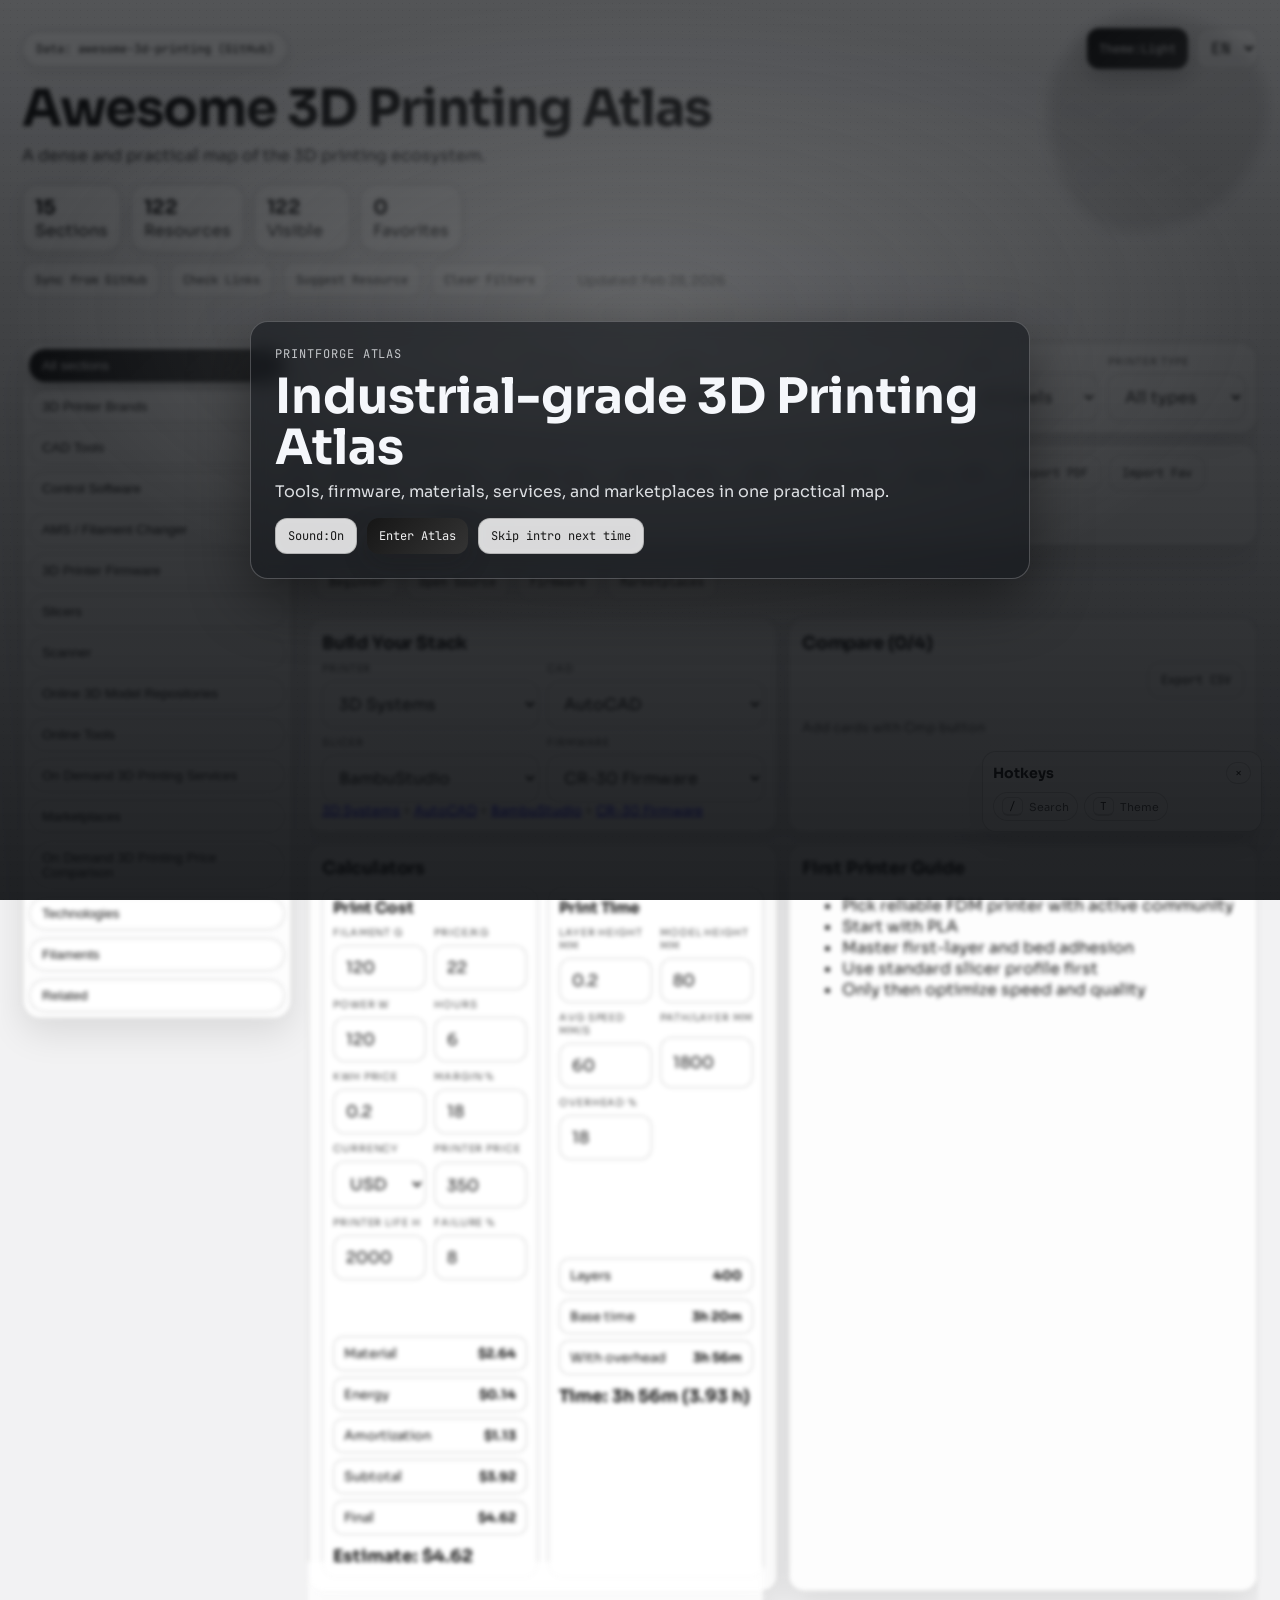
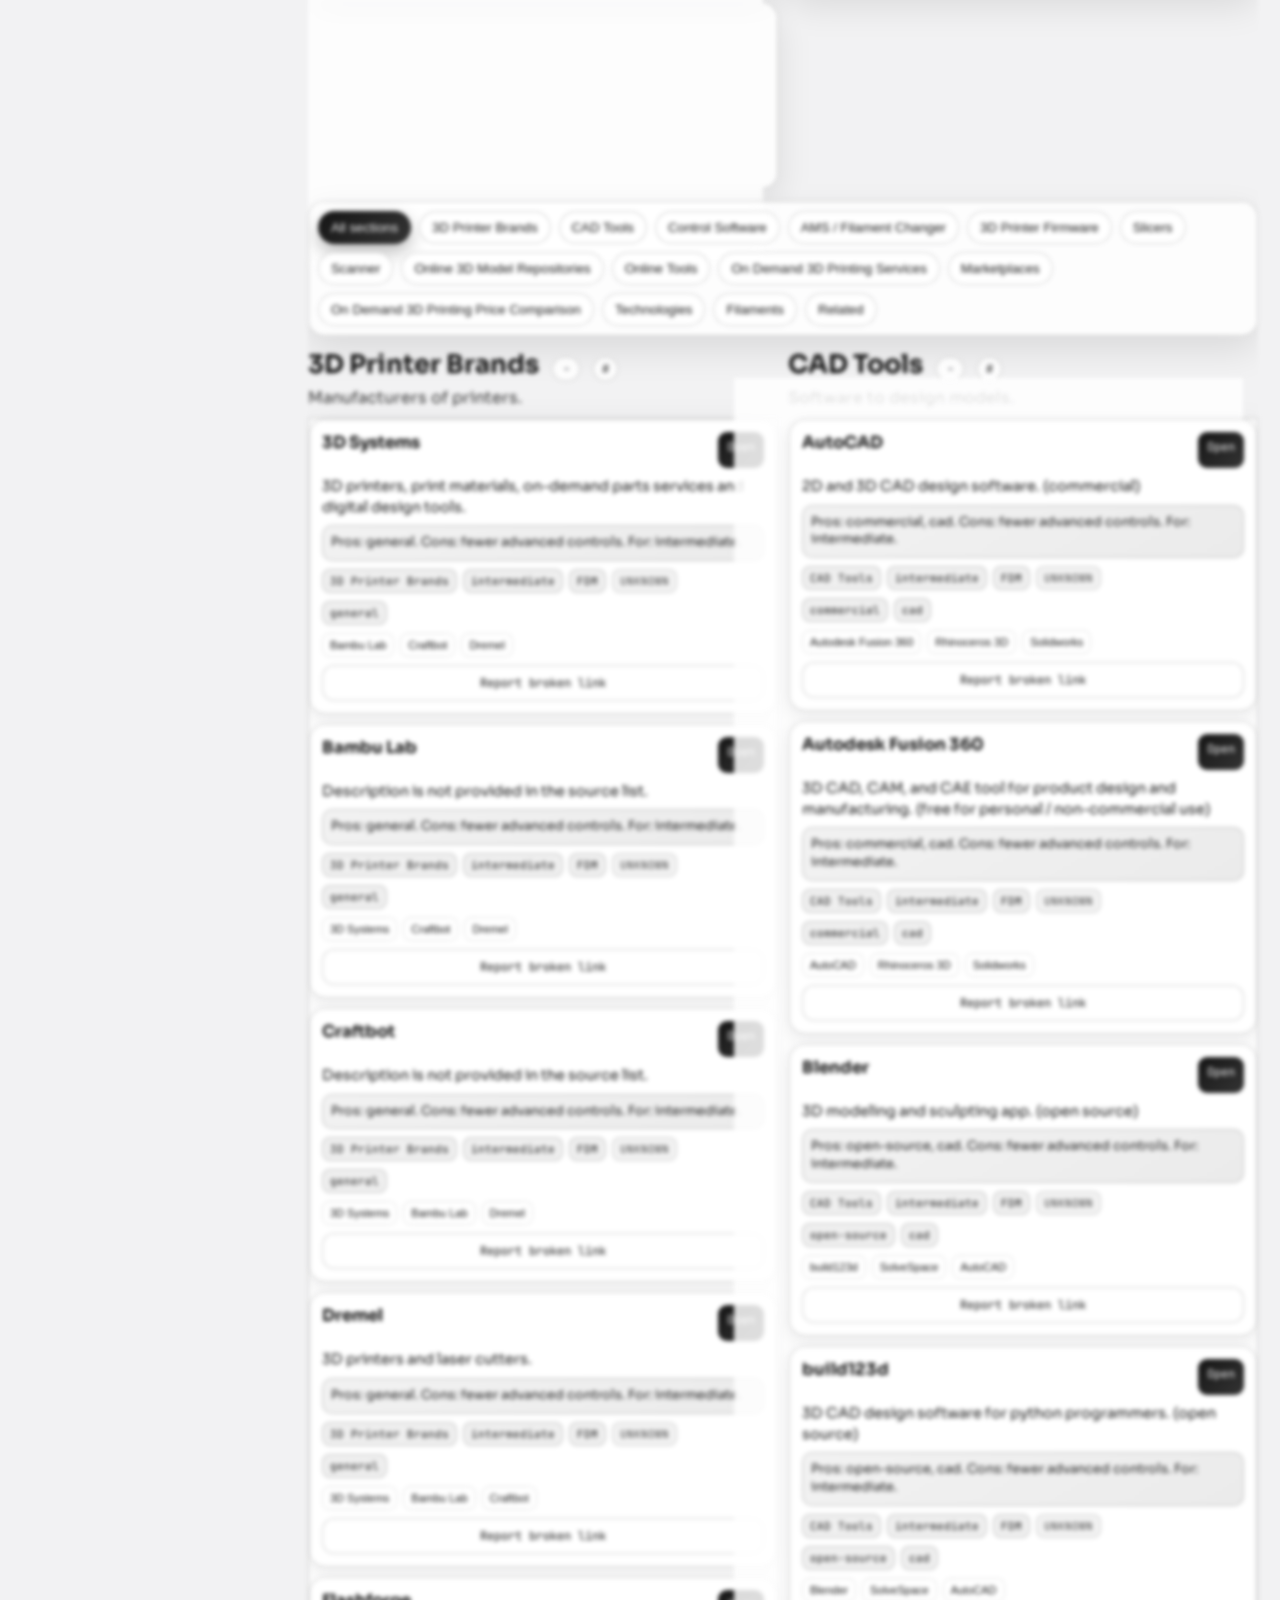
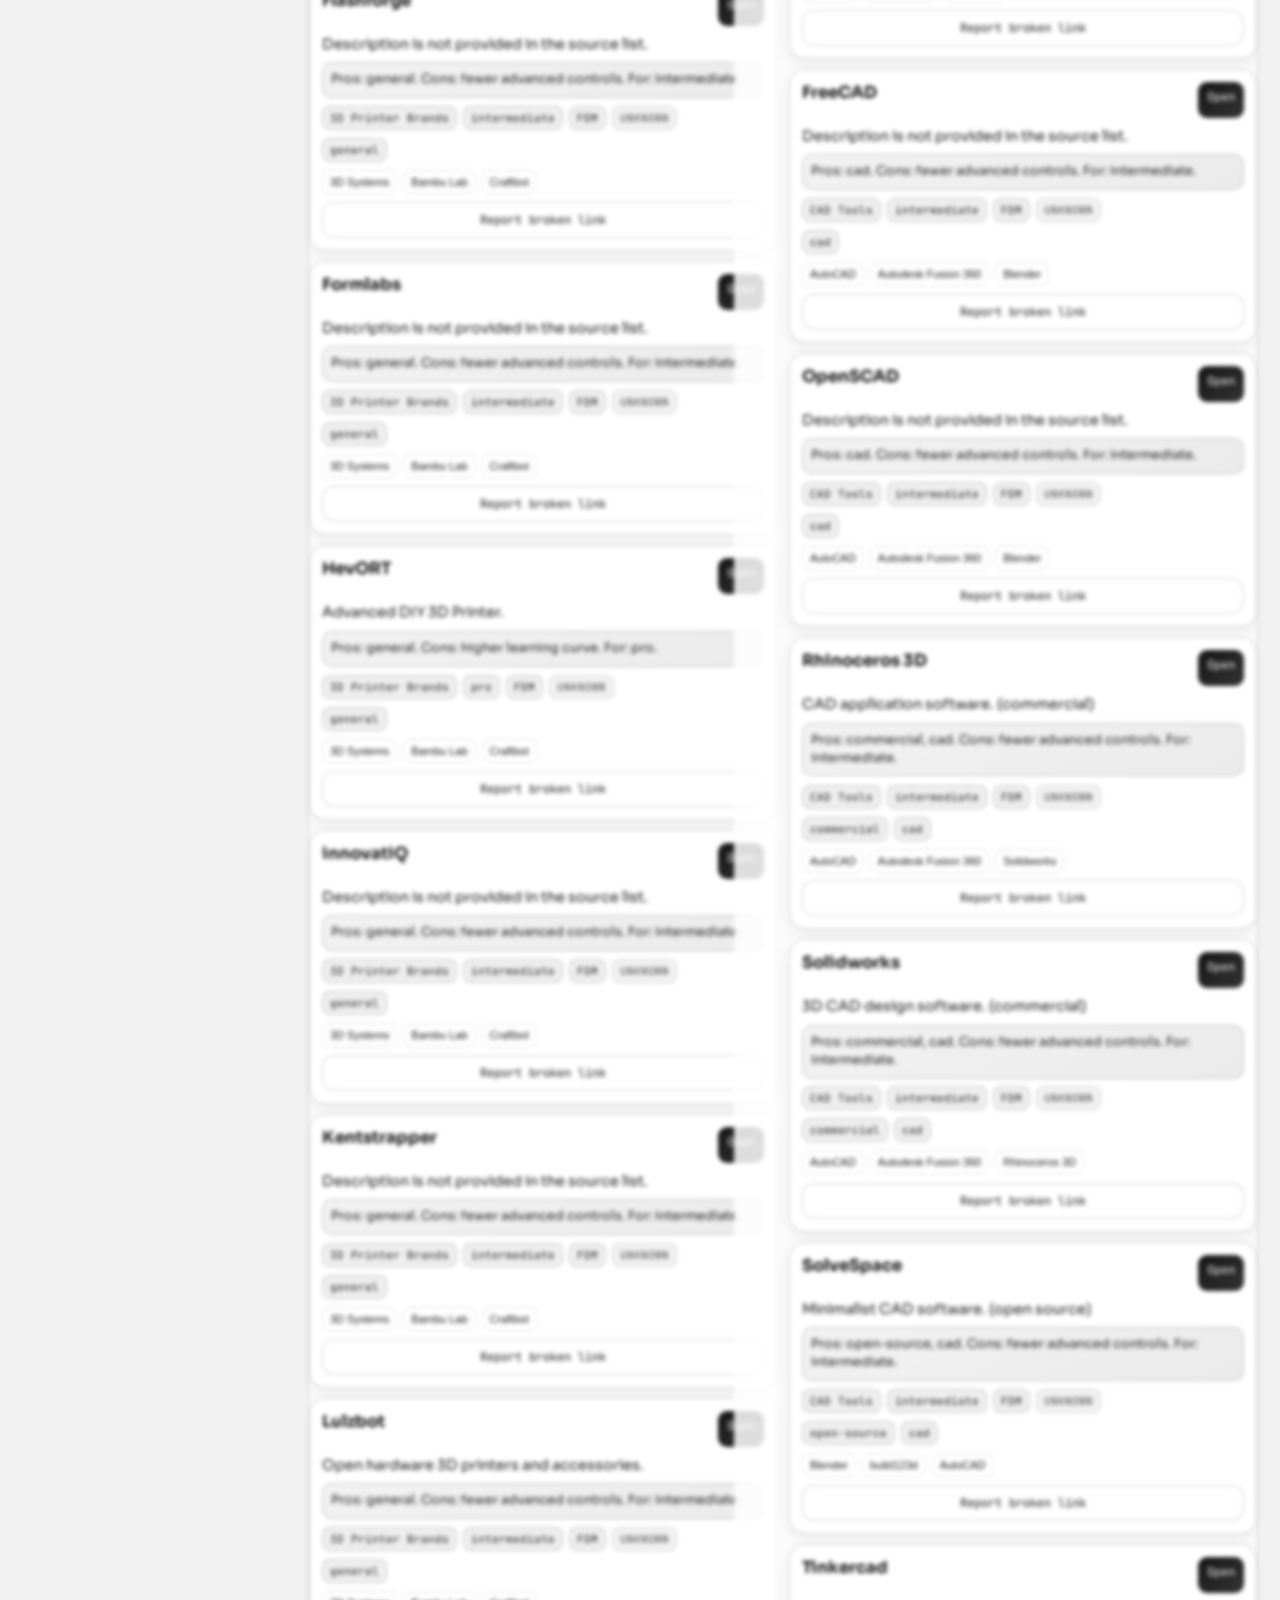
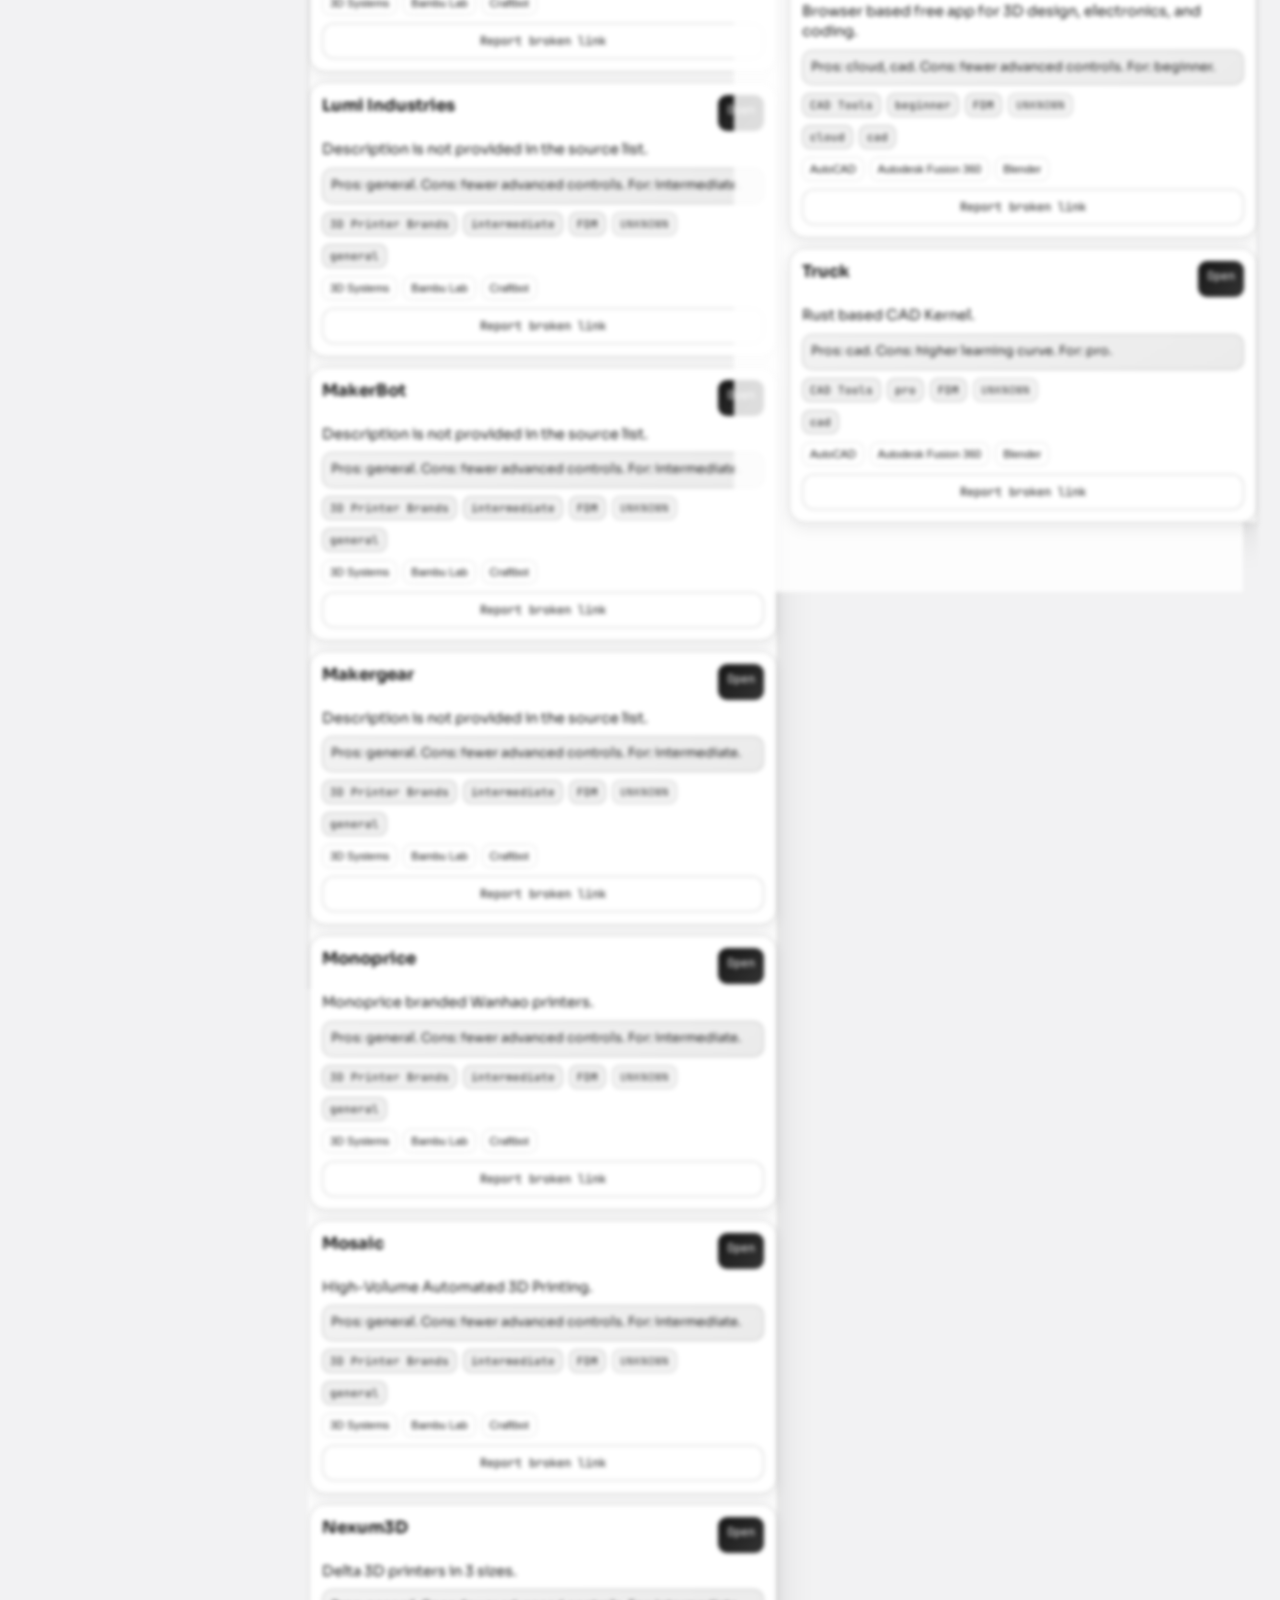
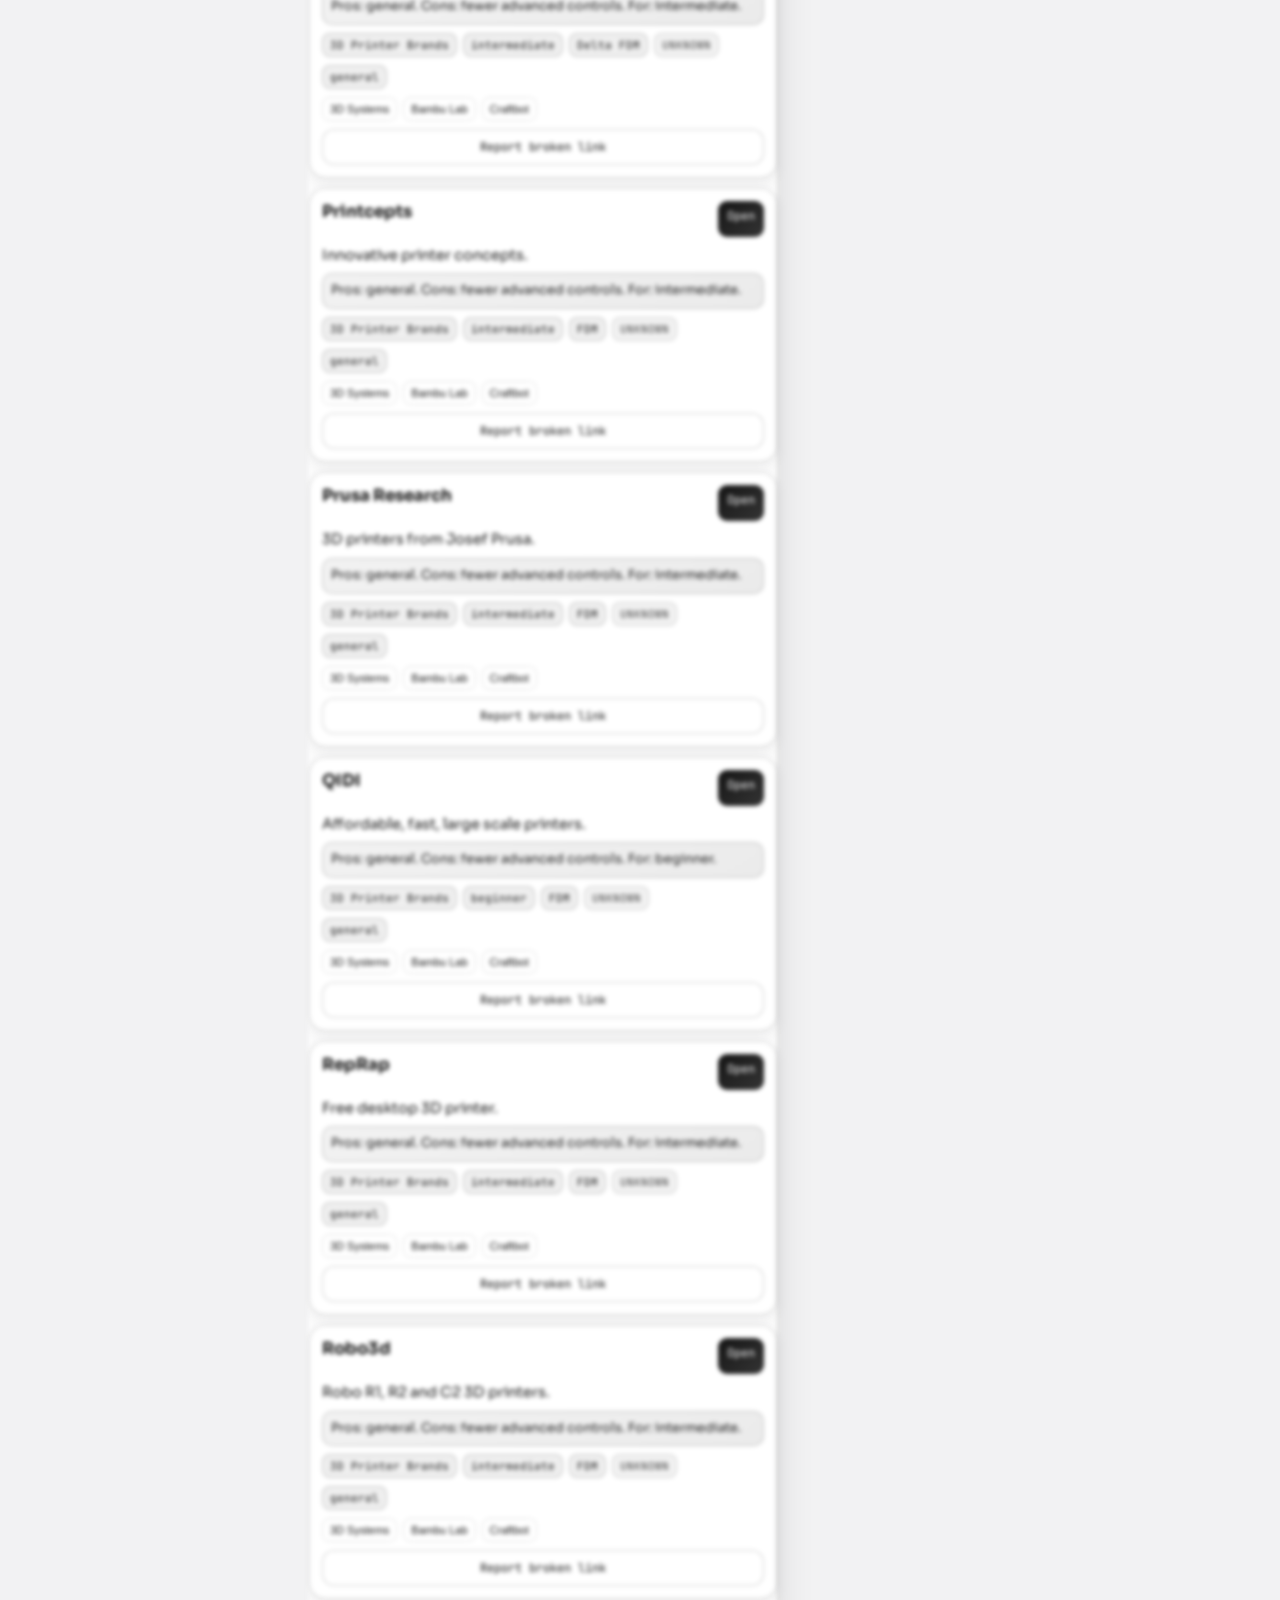
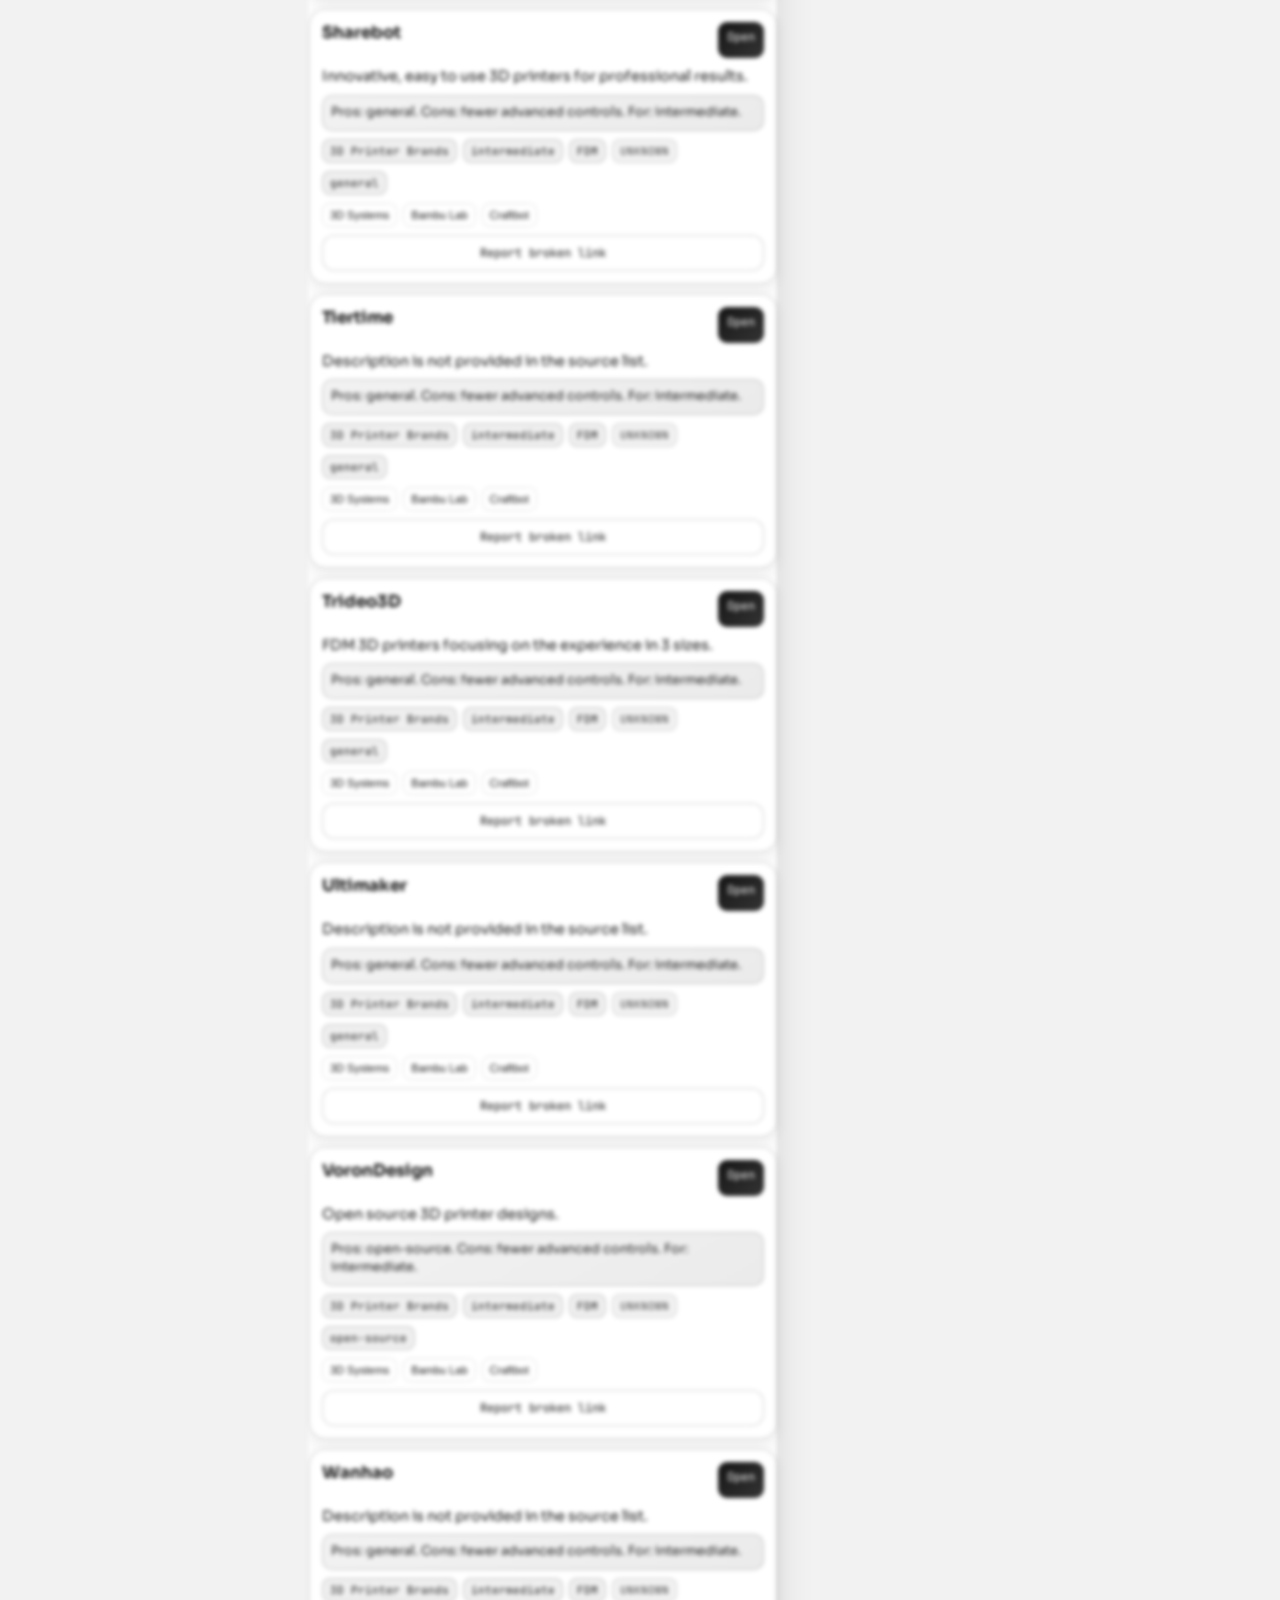
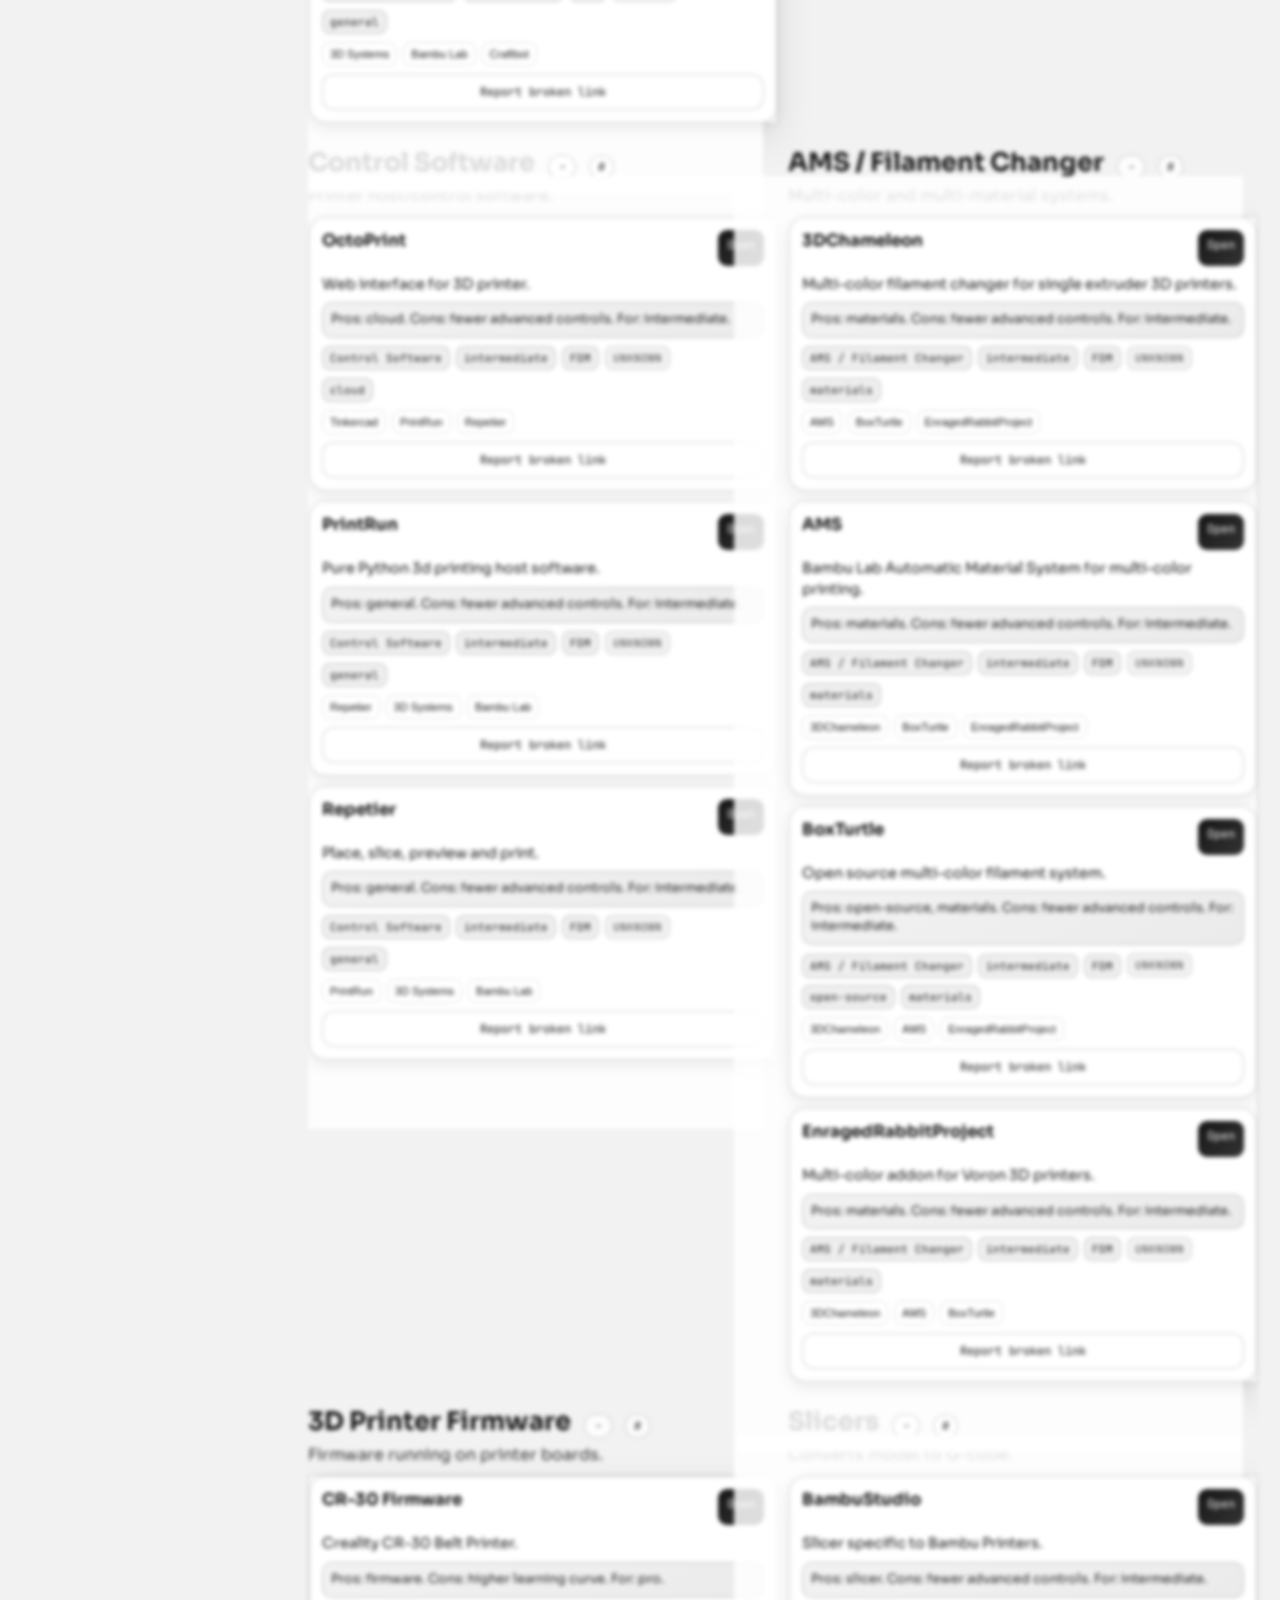
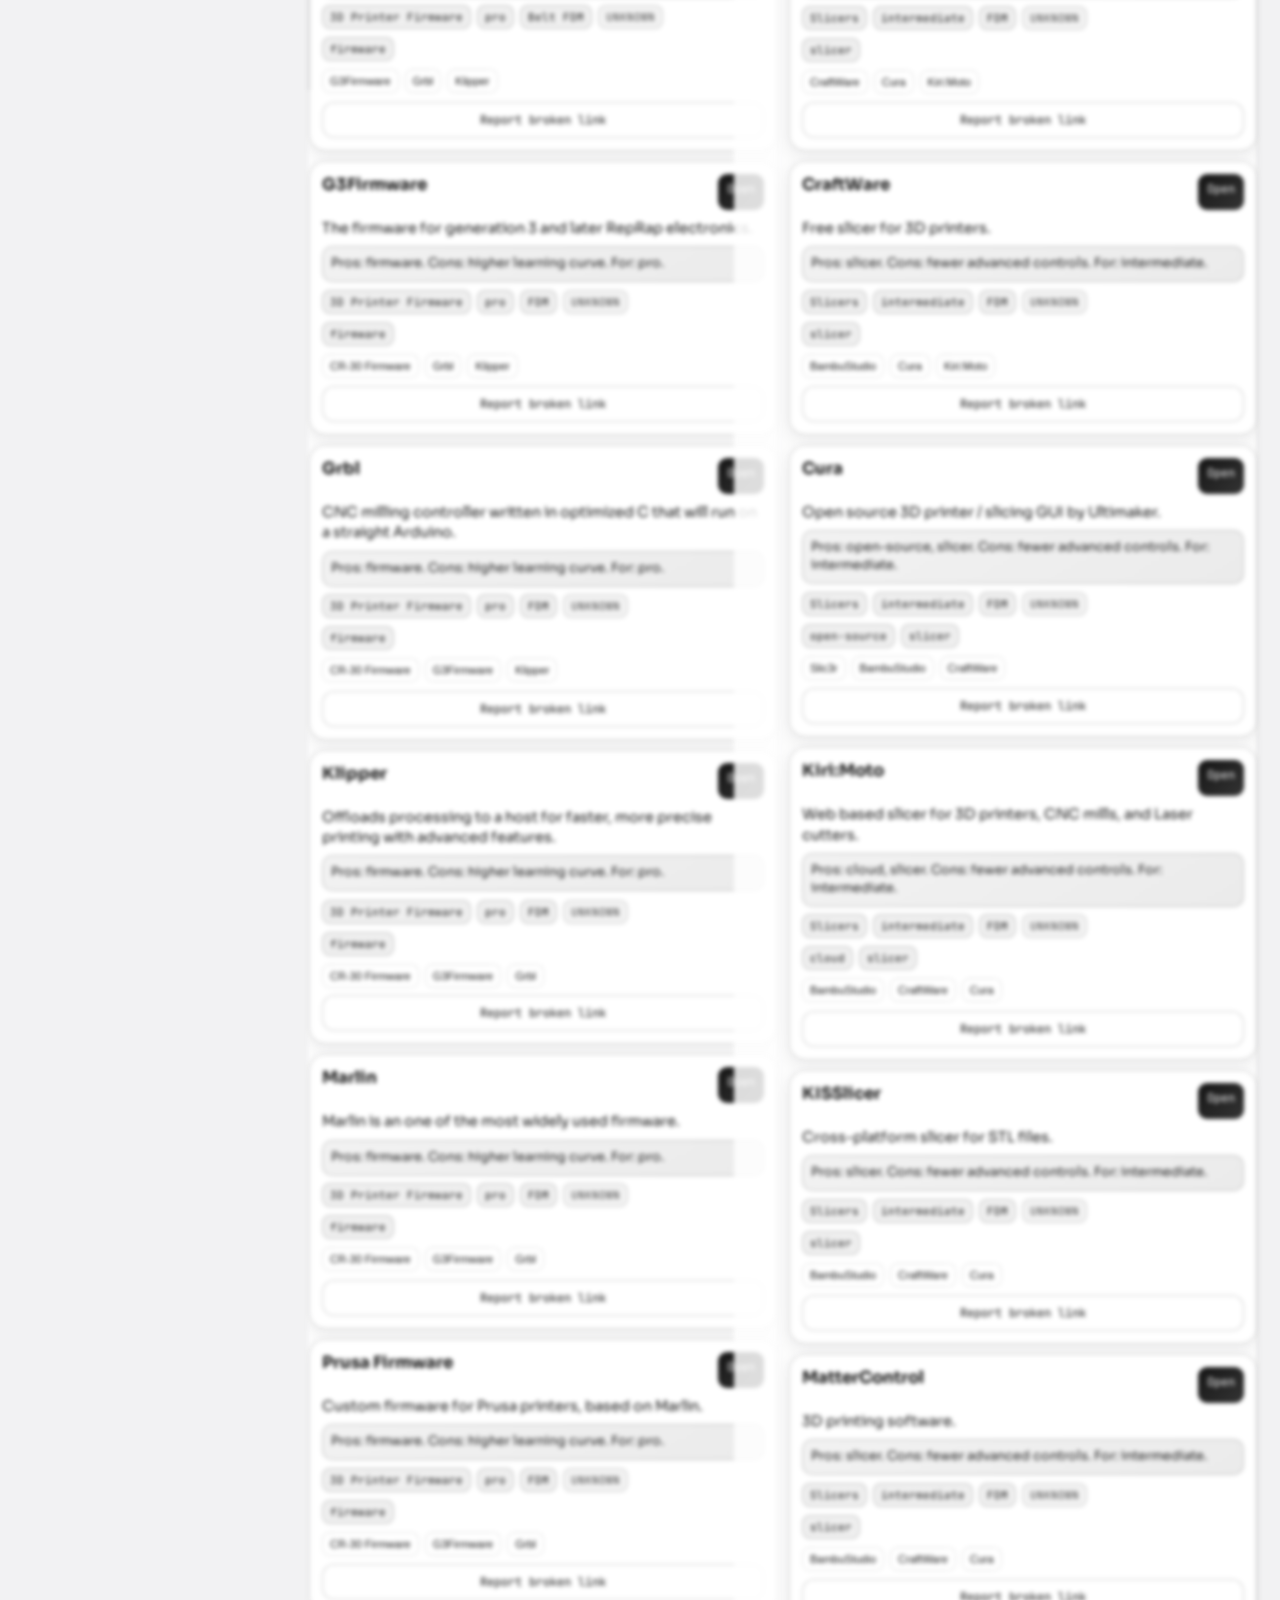
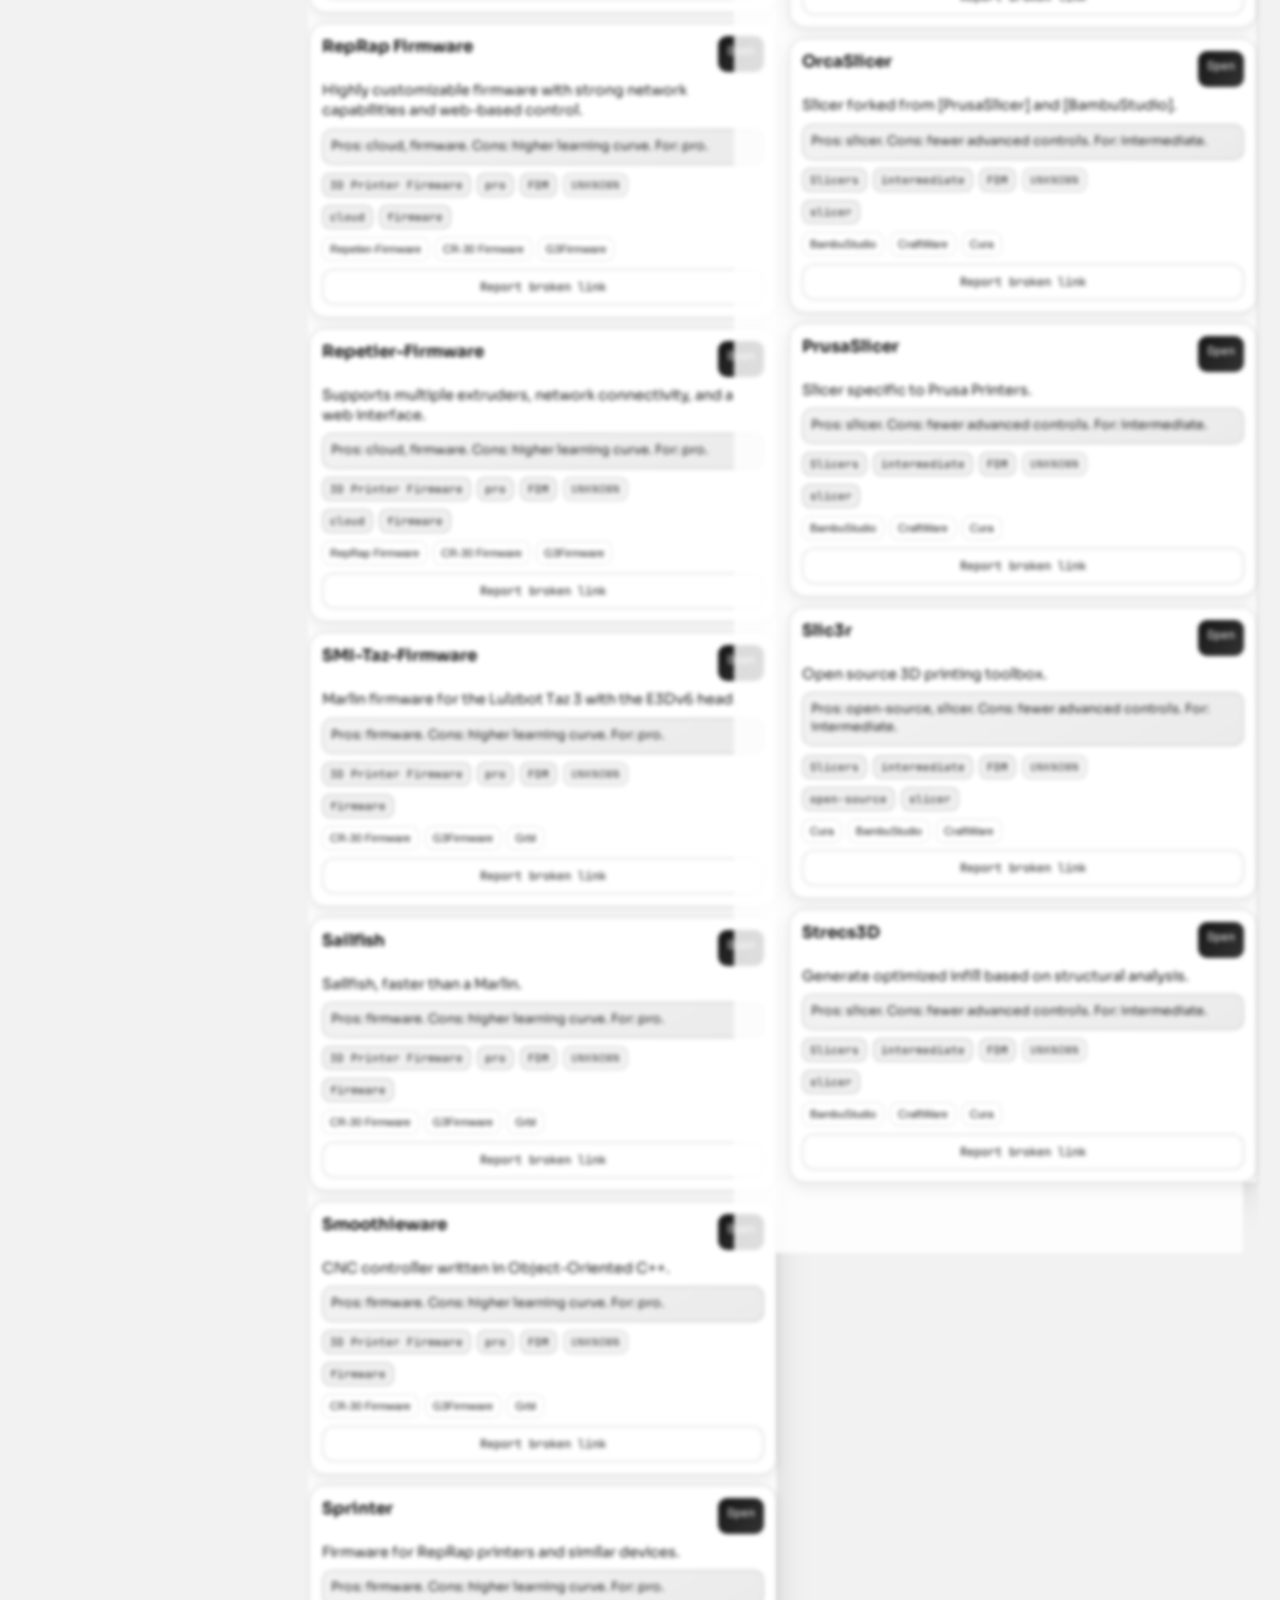
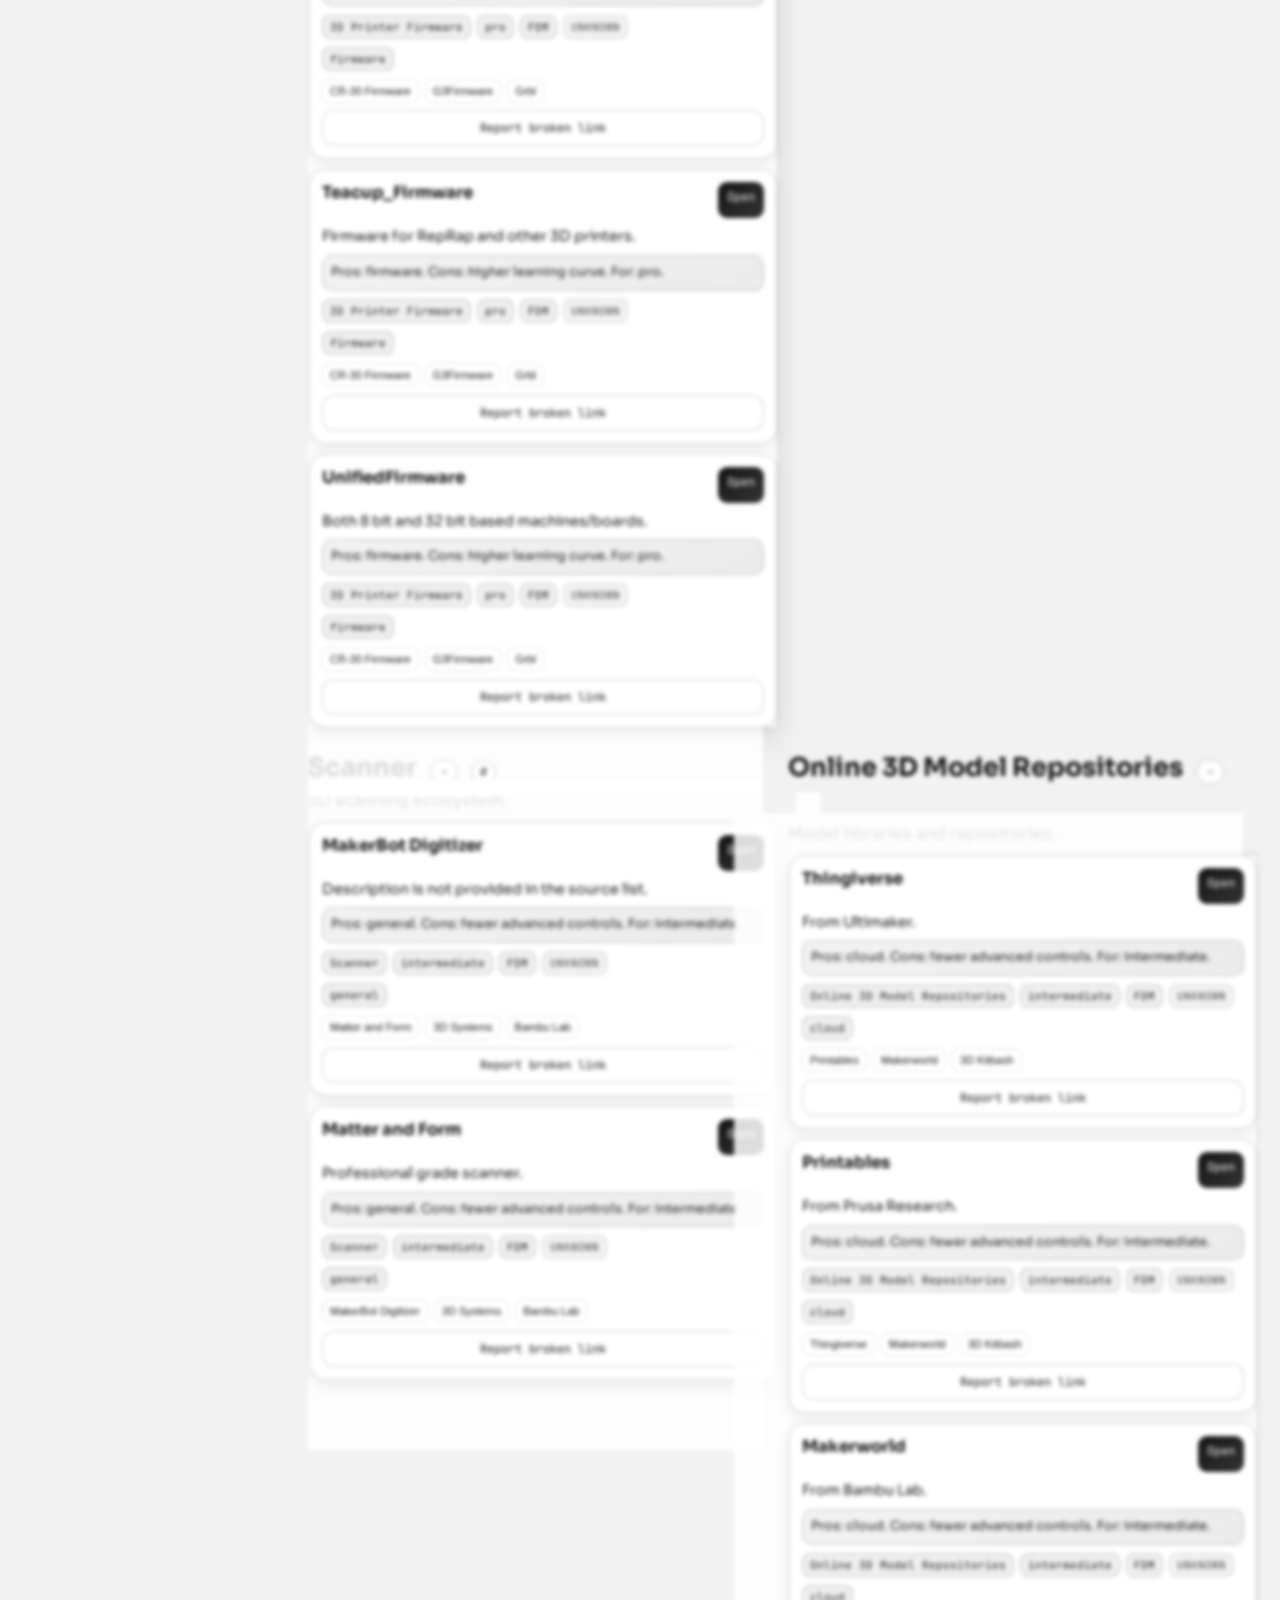
==== commit cadb92c9: "fix: remove hotkeys modal entirely and keep only compact hint" ====
--- a/index.html
+++ b/index.html
@@ -135,7 +135,6 @@
         <button id="importFavBtn" class="ghost-btn" type="button">Import Fav</button>
         <button id="exportFavBtn" class="ghost-btn" type="button">Export Fav</button>
         <button id="densityBtn" class="ghost-btn" type="button">Density</button>
-        <button id="hotkeysBtn" class="ghost-btn" type="button">Hotkeys</button>
       </section>
       <section class="preset-row" id="presetRow" aria-label="Quick presets">
         <button class="ghost-btn preset-btn" data-preset="beginner" type="button">Beginner</button>
@@ -278,17 +277,9 @@
     <div class="hotkey-hint-row">
       <span class="hotkey-chip"><kbd>/</kbd><small id="hotkeyHintSearch">Search</small></span>
       <span class="hotkey-chip"><kbd>T</kbd><small id="hotkeyHintTheme">Theme</small></span>
-      <button id="hotkeyHintOpenBtn" class="mini-btn hotkey-hint-open" type="button">?</button>
     </div>
   </div>
   <div id="toastRoot" class="toast-root" aria-live="polite" aria-atomic="true"></div>
-  <div id="hotkeyModal" class="hotkey-modal" hidden>
-    <div class="hotkey-dialog" role="dialog" aria-modal="true" aria-labelledby="hotkeyTitle">
-      <h3 id="hotkeyTitle">Keyboard Shortcuts</h3>
-      <ul id="hotkeyList"></ul>
-      <button id="hotkeyCloseBtn" class="ghost-btn" type="button">Close</button>
-    </div>
-  </div>
 
   <script src="./data/resources-inline.js"></script>
   <script src="./config.js"></script>
--- a/styles.css
+++ b/styles.css
@@ -57,6 +57,11 @@
   overflow-x: hidden;
 }
 
+#appShell,
+.main-col {
+  overflow-x: clip;
+}
+
 body.theme-dark {
   background:
     radial-gradient(1200px 700px at -12% -15%, rgba(255, 255, 255, 0.05) 0%, transparent 62%),
@@ -636,9 +641,11 @@
   display: flex;
   flex-wrap: wrap;
   align-items: center;
+  align-content: flex-start;
   gap: 8px;
   max-width: 100%;
-  overflow: visible;
+  overflow-x: clip;
+  overflow-y: visible;
 }
 
 .section-chip {
@@ -648,9 +655,12 @@
   color: var(--ink);
   padding: 8px 12px;
   white-space: normal;
+  overflow-wrap: anywhere;
+  word-break: break-word;
   width: auto;
   max-width: 100%;
-  min-width: min(170px, 100%);
+  min-width: 0;
+  flex: 0 1 auto;
   text-align: center;
   font-size: 0.83rem;
   cursor: pointer;
@@ -894,58 +904,6 @@
   font-size: 11px;
   color: var(--muted);
 }
-.hotkey-hint-open {
-  margin-left: auto;
-  min-width: 46px;
-  padding: 6px 8px;
-}
-
-.hotkey-modal {
-  position: fixed;
-  inset: 0;
-  z-index: 2500;
-  background: rgba(0, 0, 0, 0.48);
-  display: grid;
-  place-items: center;
-  padding: 14px;
-}
-.hotkey-dialog {
-  width: min(560px, 100%);
-  border: 1px solid var(--line);
-  border-radius: 16px;
-  background: var(--paper-strong);
-  box-shadow: var(--shadow);
-  padding: 14px;
-}
-.hotkey-dialog h3 {
-  margin: 0 0 10px;
-}
-#hotkeyList {
-  list-style: none;
-  margin: 0;
-  padding: 0;
-  display: grid;
-  gap: 8px;
-}
-#hotkeyList li {
-  display: flex;
-  align-items: center;
-  justify-content: space-between;
-  gap: 12px;
-  border: 1px solid var(--line);
-  border-radius: 10px;
-  padding: 8px 10px;
-}
-#hotkeyList kbd {
-  border: 1px solid var(--line);
-  border-bottom-width: 2px;
-  border-radius: 8px;
-  padding: 2px 8px;
-  font-family: "JetBrains Mono", monospace;
-  font-size: 12px;
-  background: var(--paper);
-}
-
 body.density-compact .card {
   padding: 10px;
   gap: 6px;
